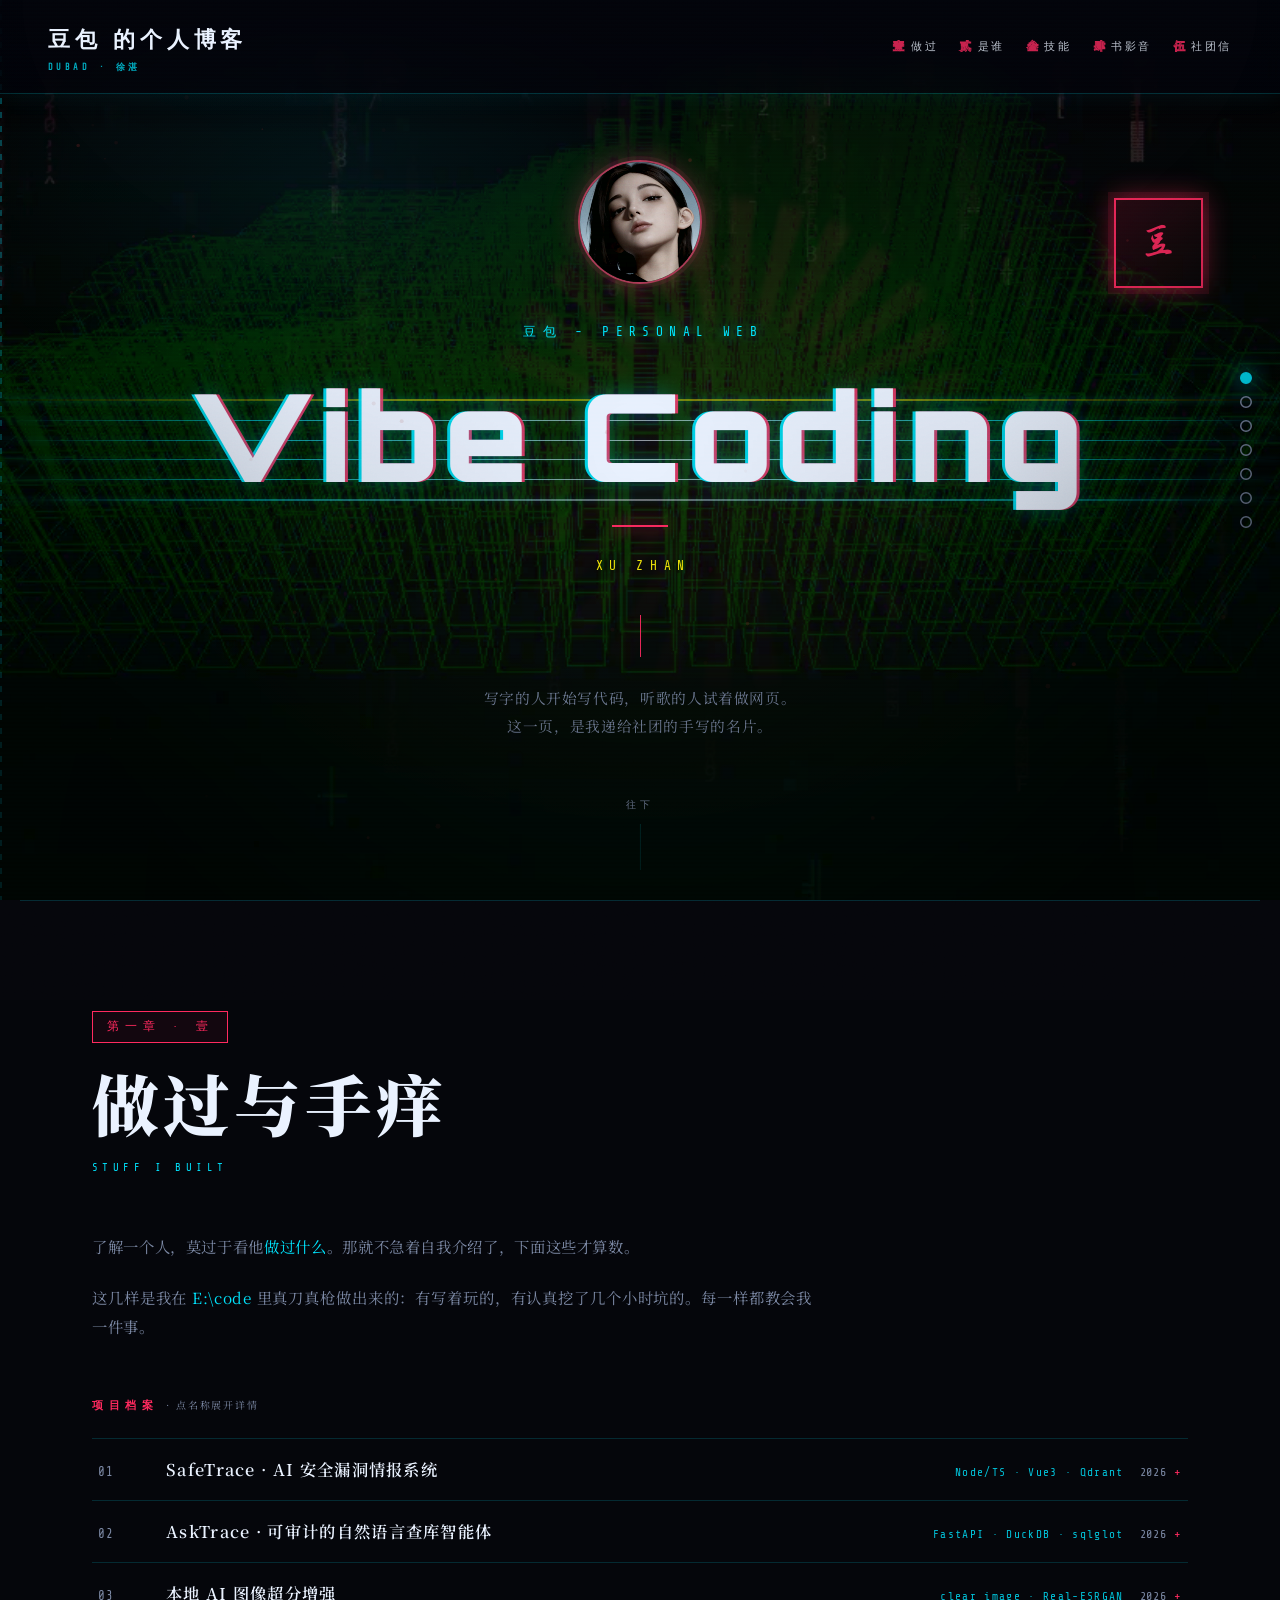
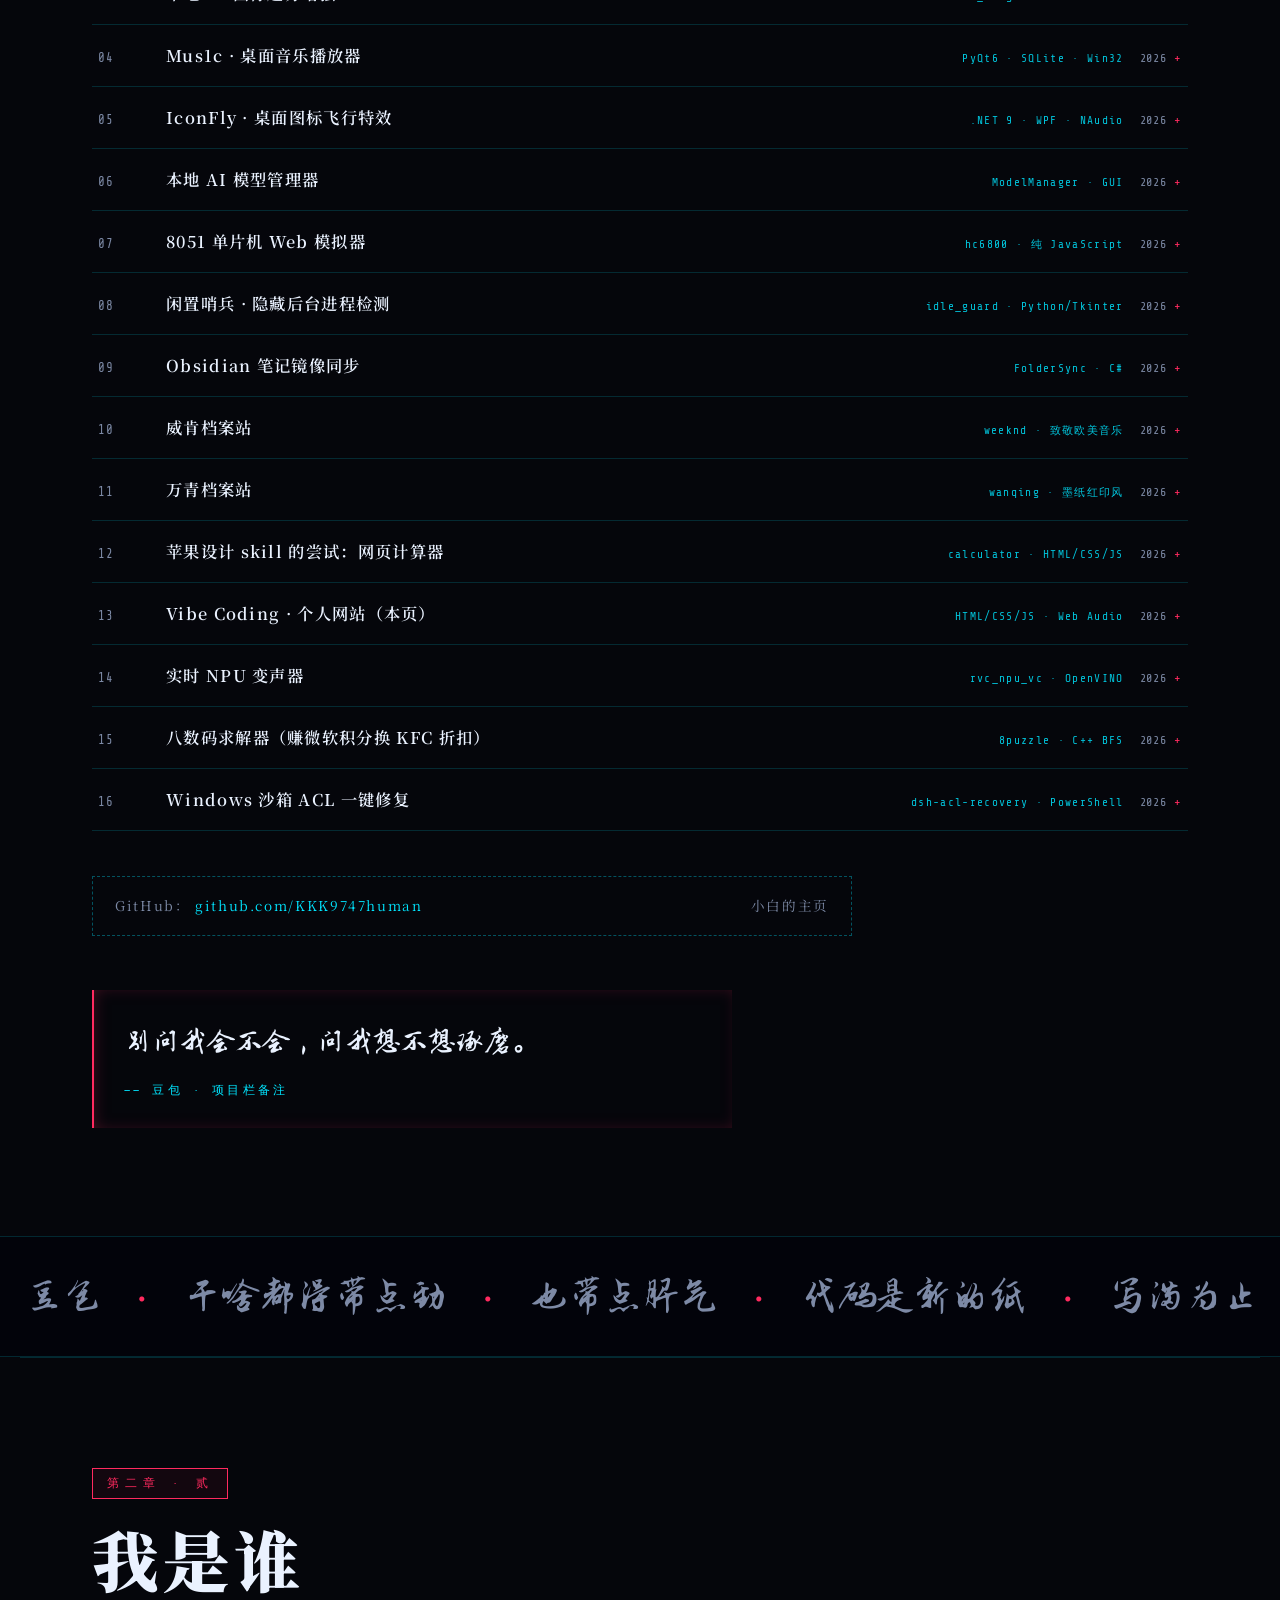
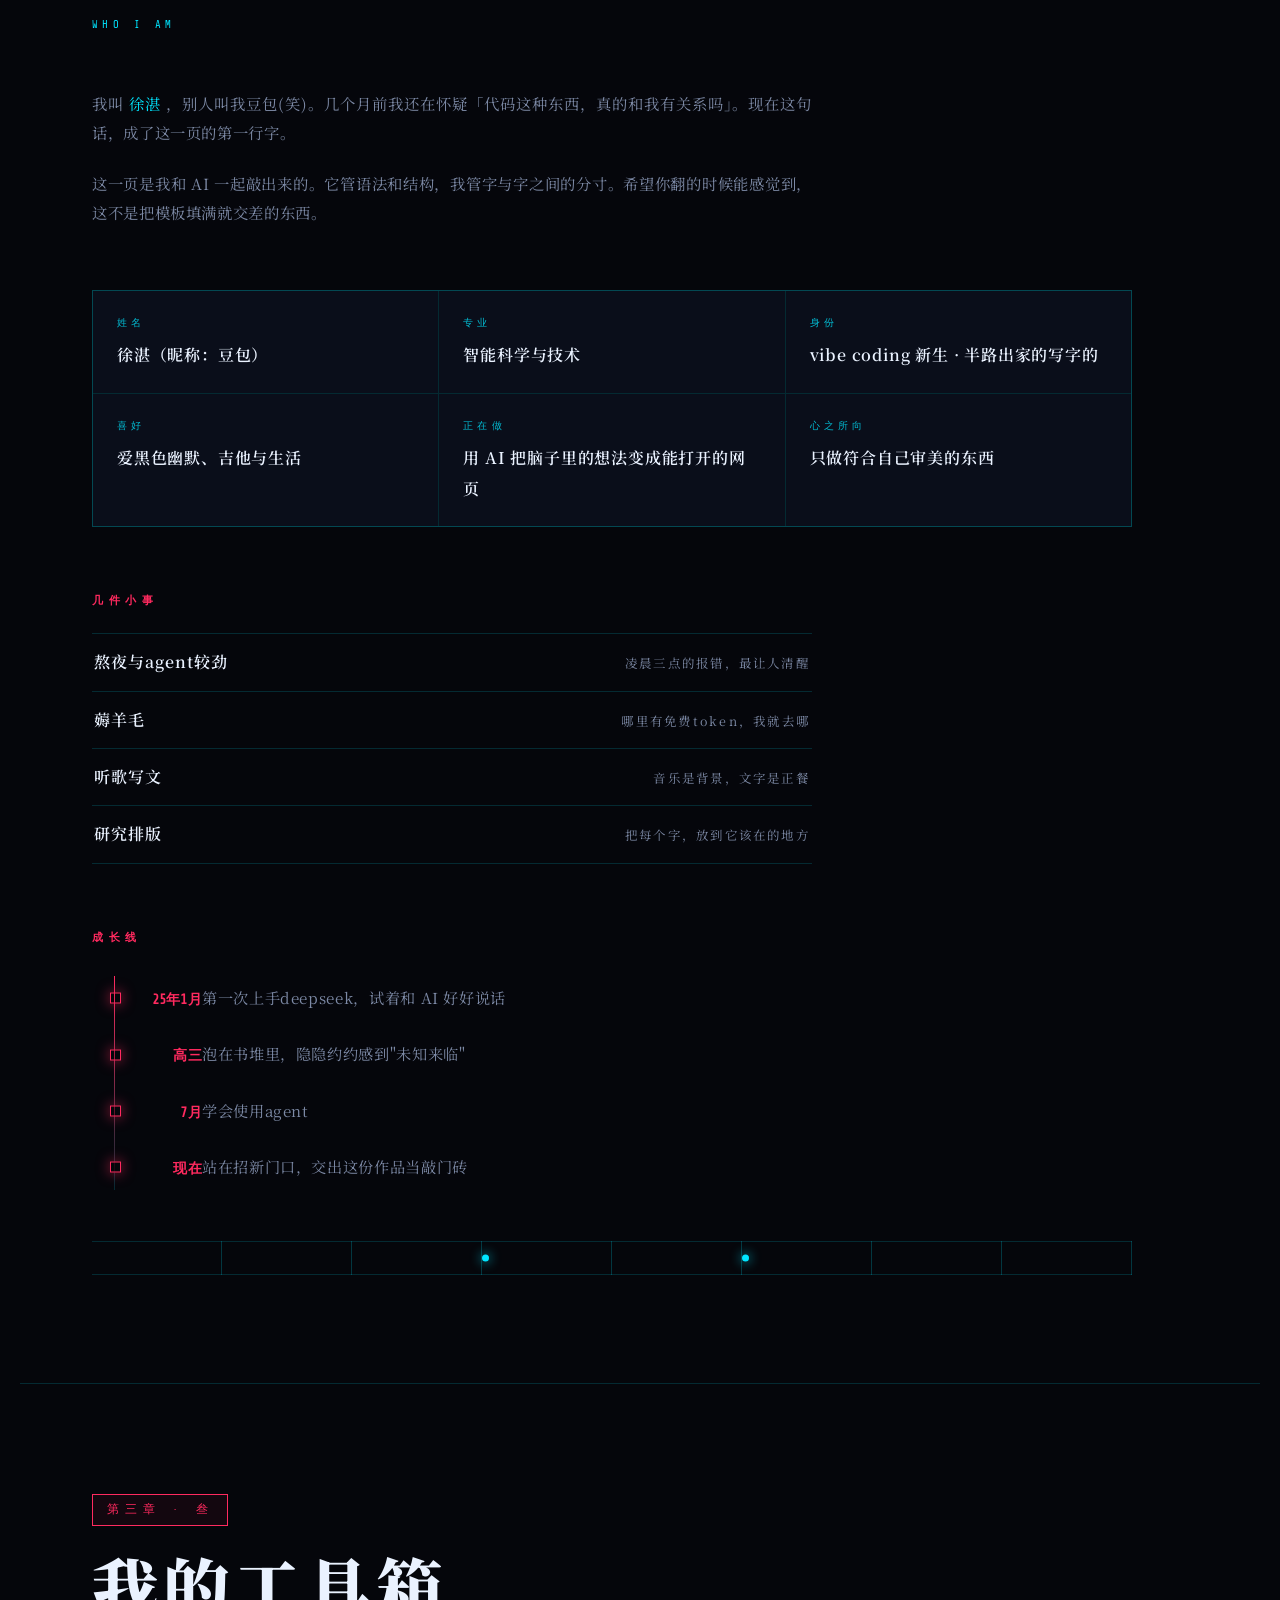
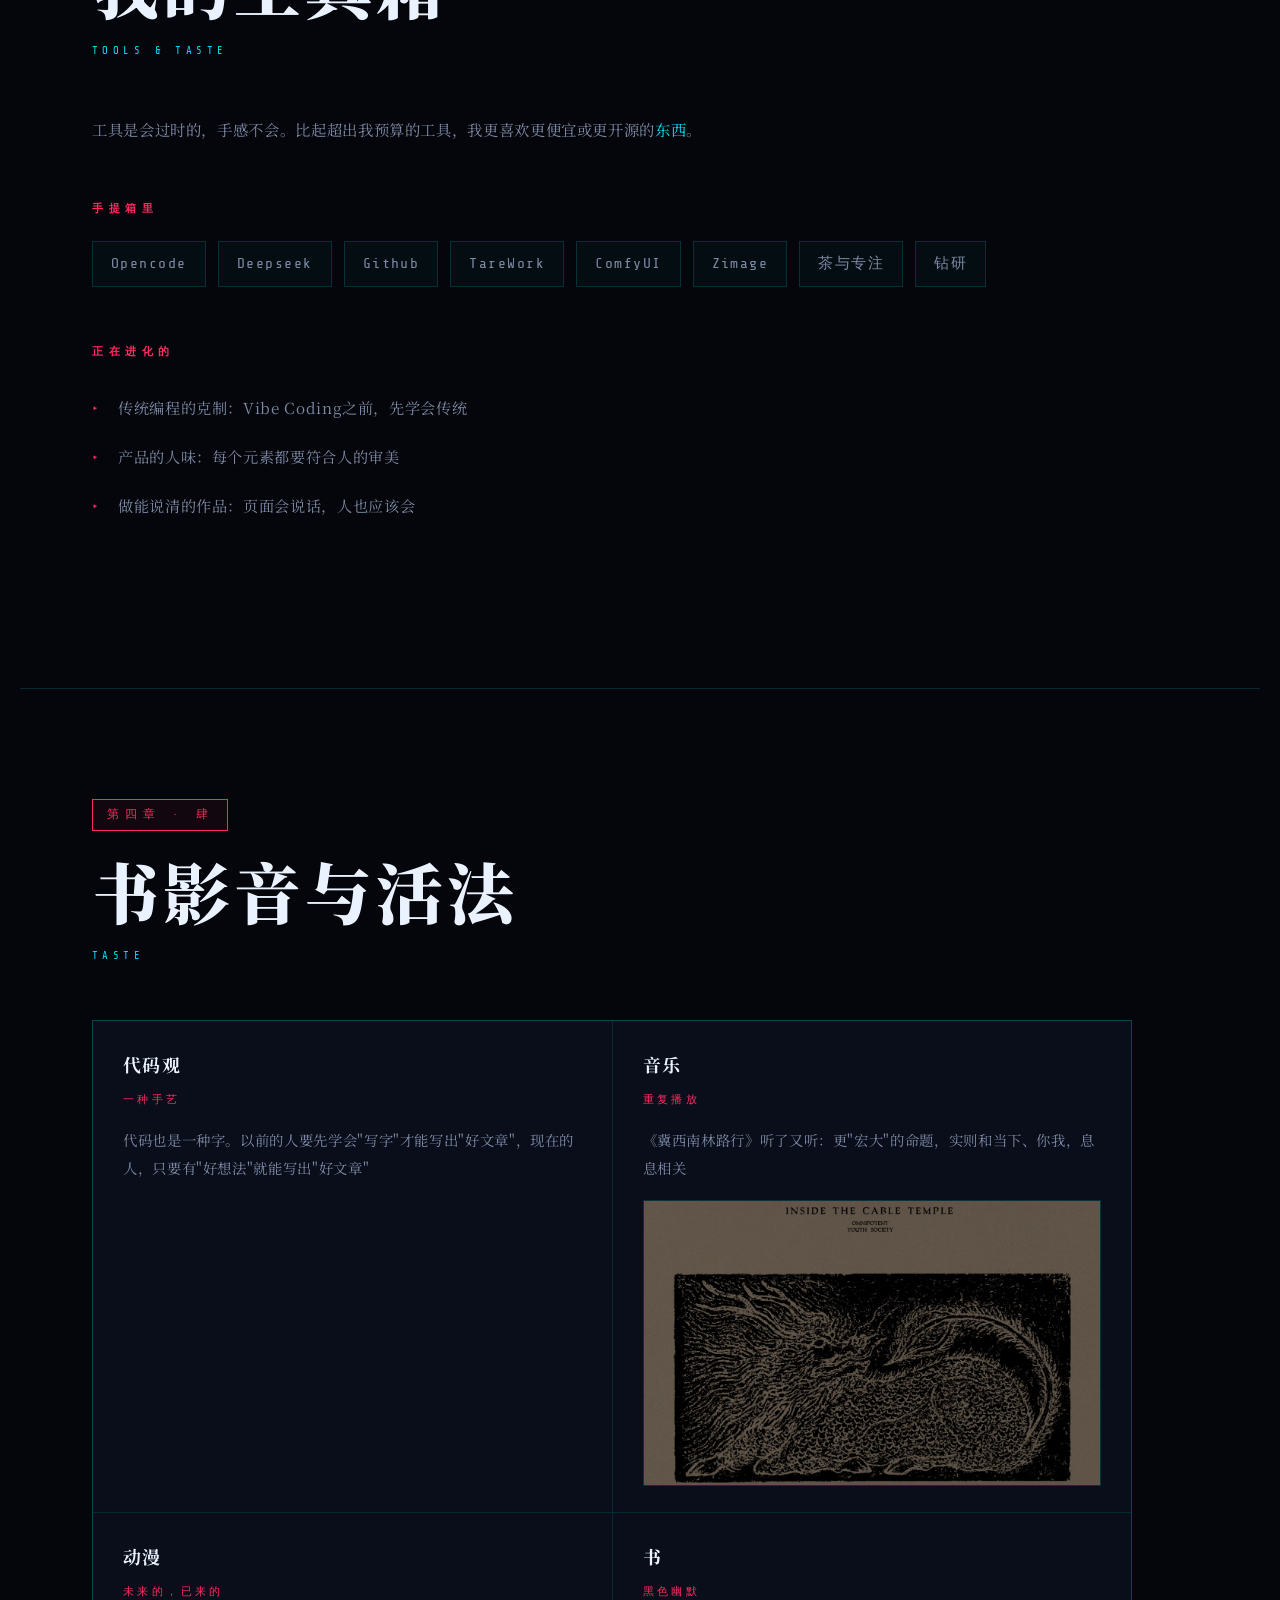
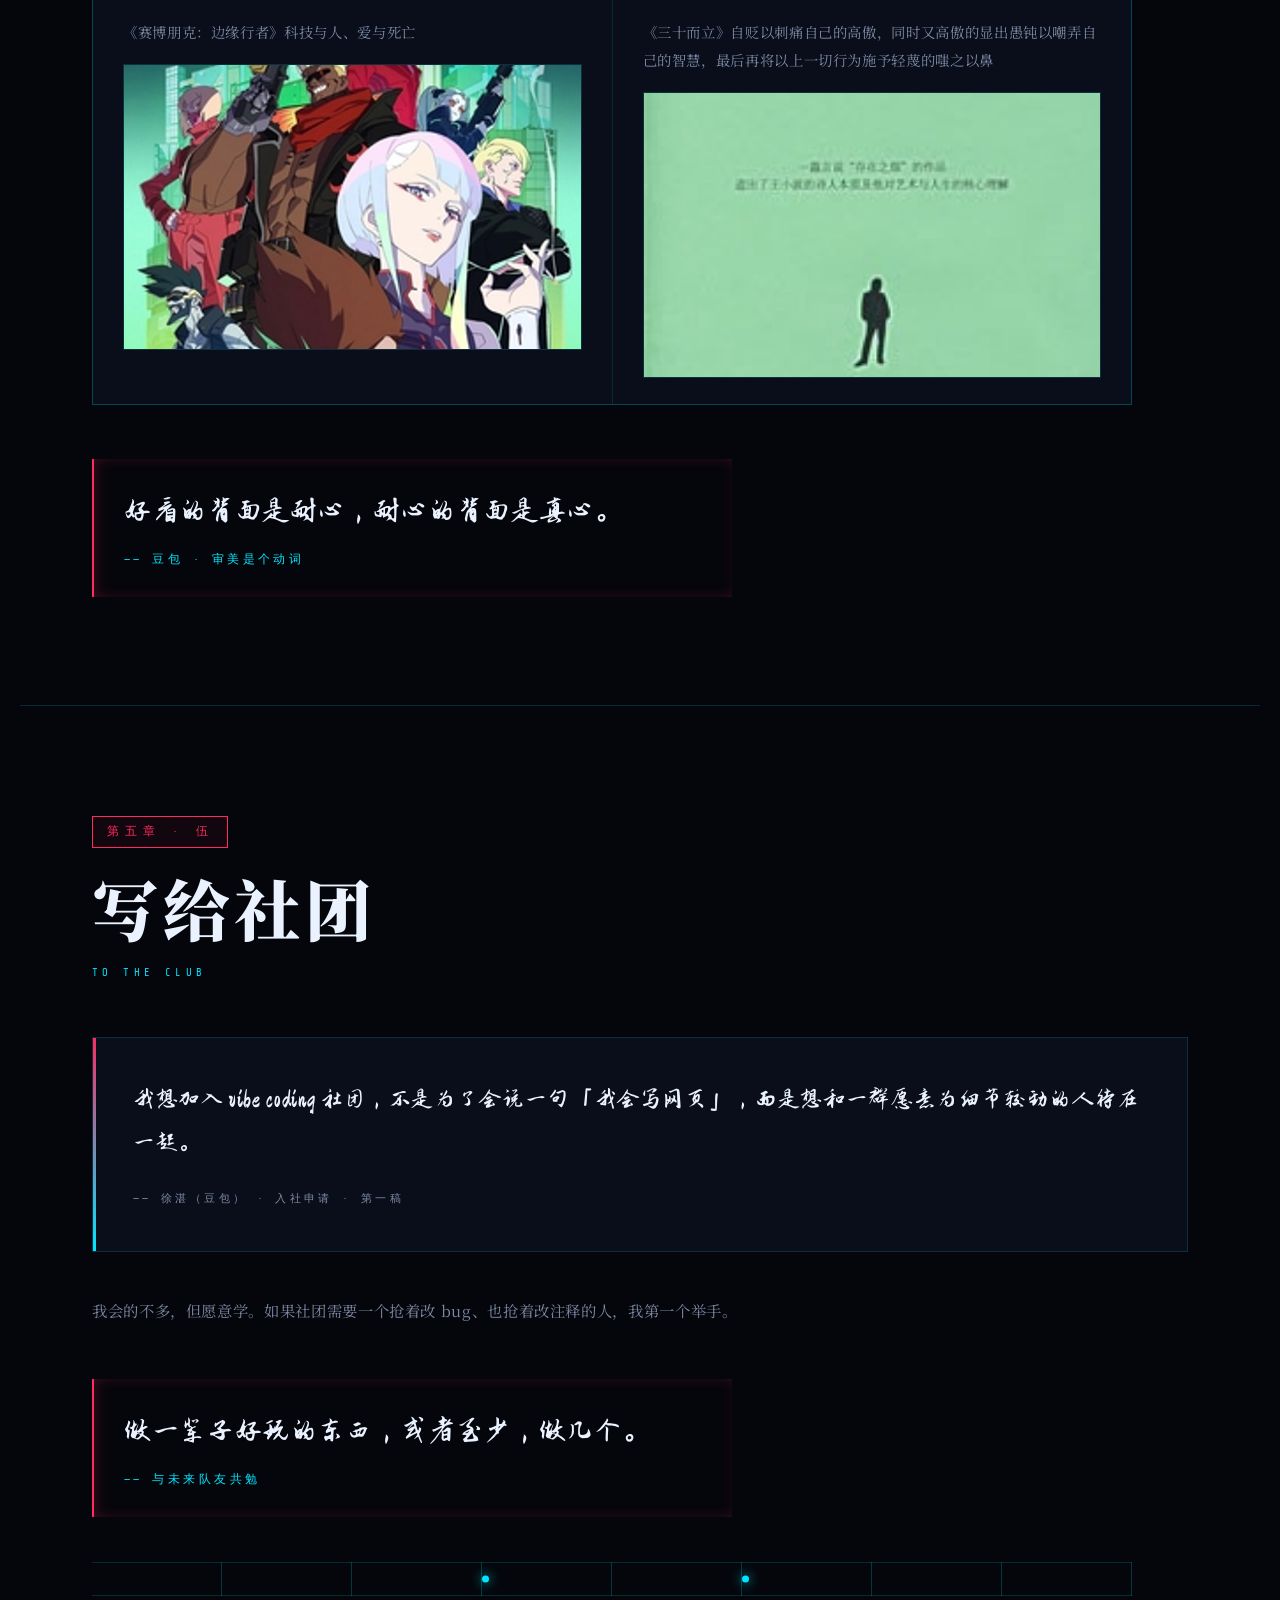
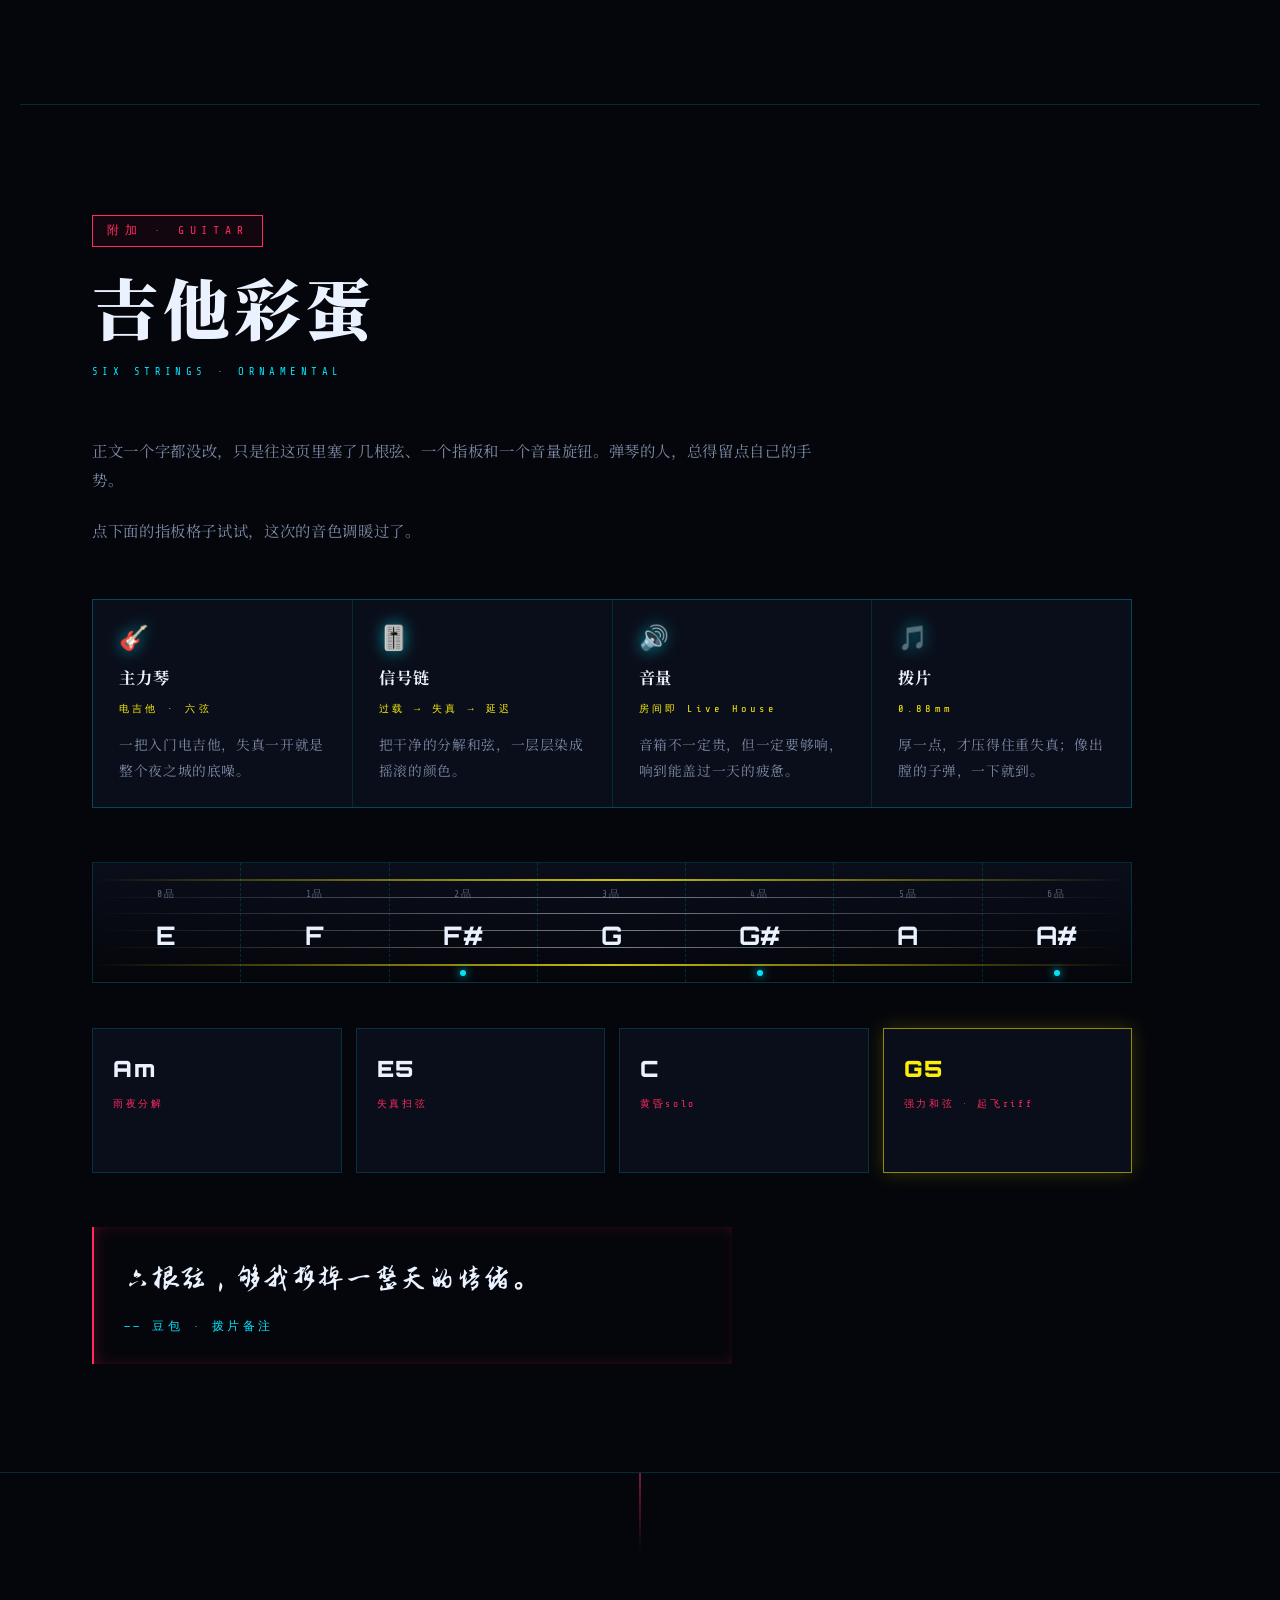
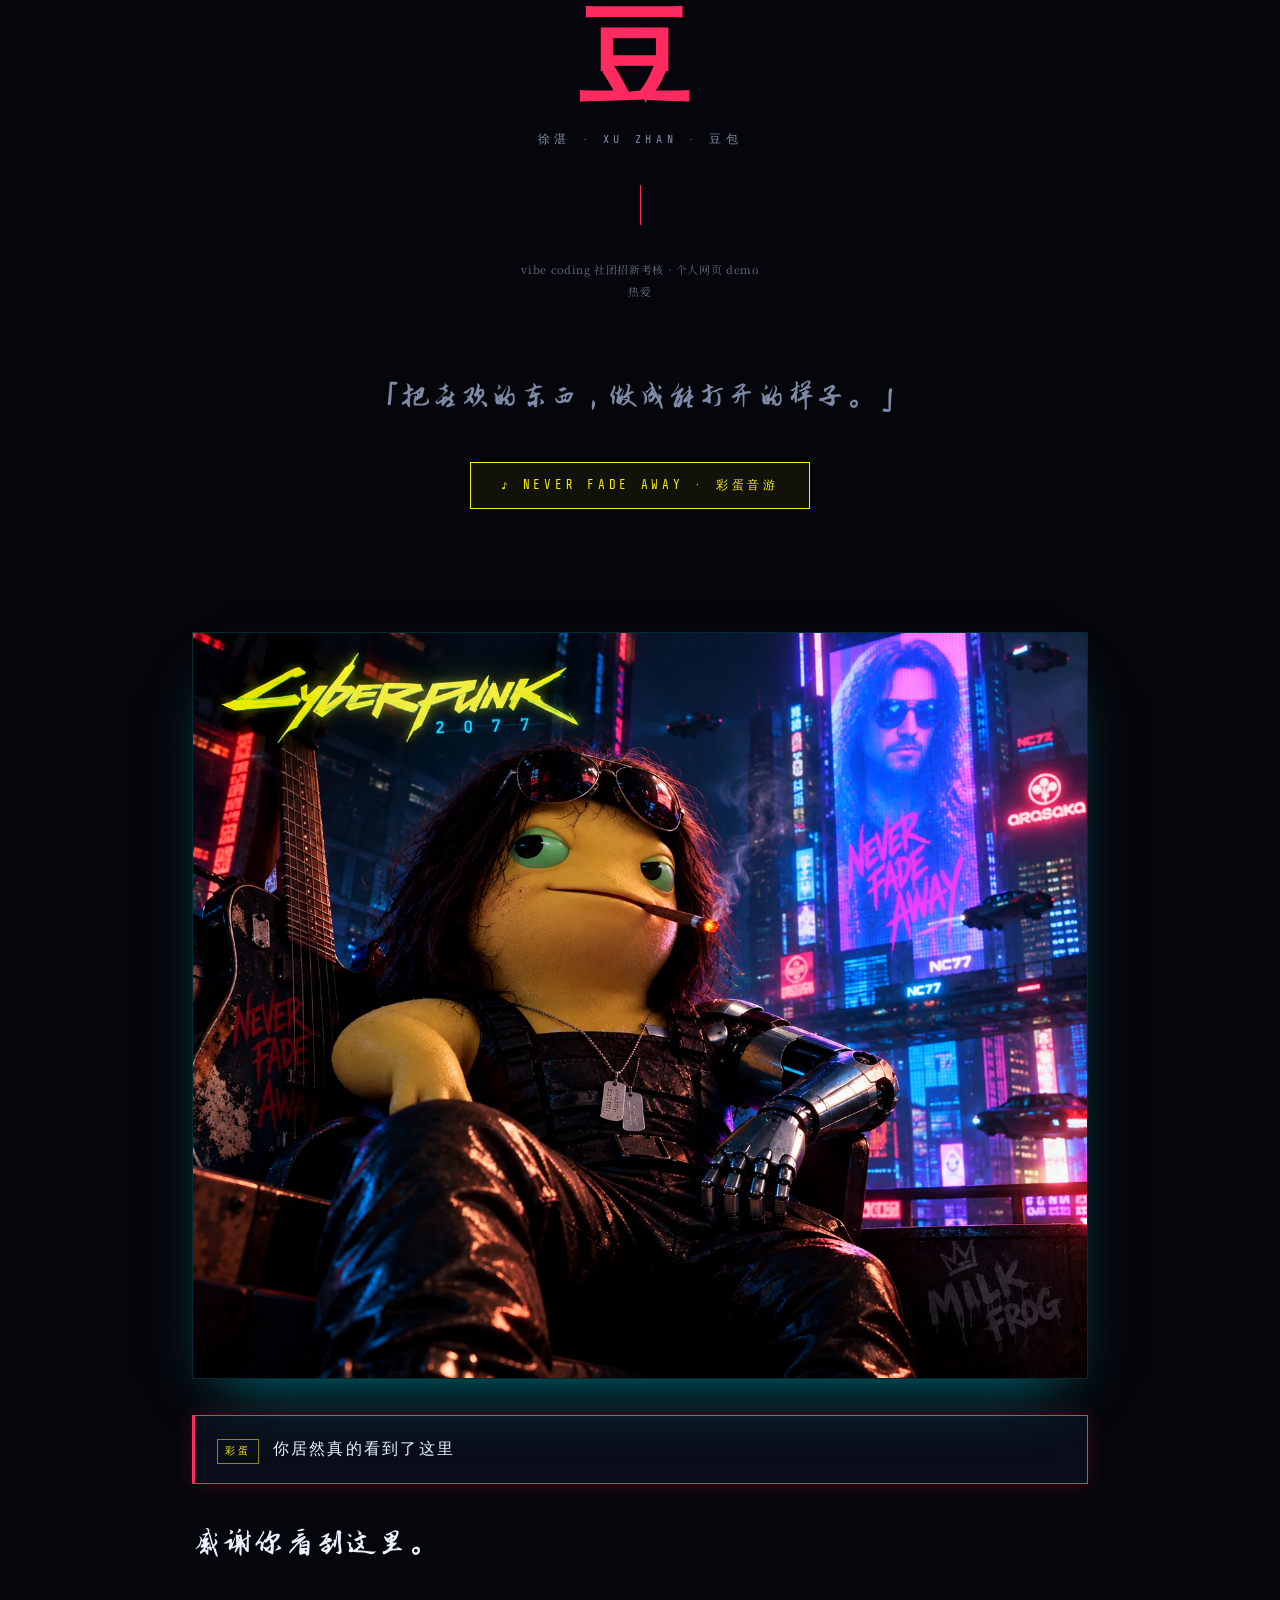
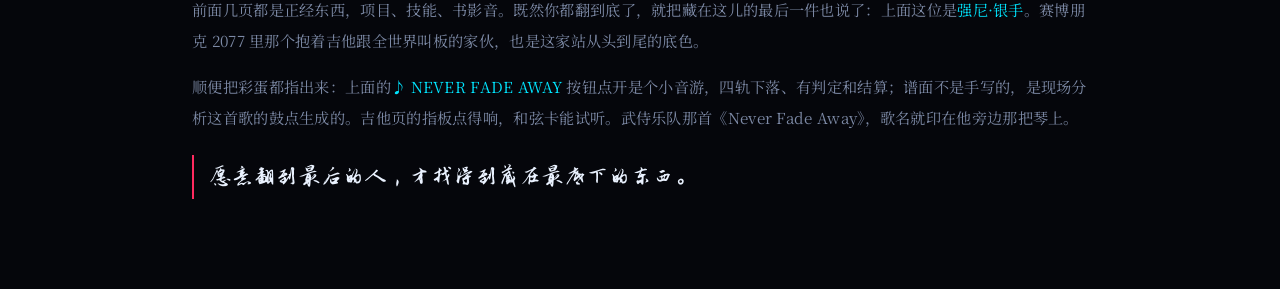
==== index.html @ 4a86bbd5 "修复音游无法打开：补上缺失的 nfCanvas JS 里 var cvs = $("nfCanvas"); cvs.getContext("2d") 是裸调用、 没有 null 检查，而 HTML 里" ====
<!DOCTYPE html>
<html lang="zh-CN">
<head>
<meta charset="UTF-8">
<meta name="viewport" content="width=device-width,initial-scale=1">
<title>豆包 · 徐湛 — 个人网页</title>
<link rel="preconnect" href="https://fonts.googleapis.com">
<link rel="preconnect" href="https://fonts.gstatic.com" crossorigin>
<link href="https://fonts.googleapis.com/css2?family=Ma+Shan+Zheng&family=Noto+Serif+SC:wght@400;600;900&family=Orbitron:wght@600;900&family=Rajdhani:wght@500;700&family=Share+Tech+Mono&display=swap" rel="stylesheet">
<link rel="stylesheet" href="css/style.css?v=2">
</head>
<body>
<!-- 背景是两段预渲染的无缝循环动图：
       #bgwall 字符乱码墙 —— 全页氛围，在最底层
       #bgloop 线框城市   —— 只在首屏可见，压在字符墙之上
     赛博朋克调色：城市加了青色调，字符墙偏夜红。 -->
<img id="bgwall" class="bgwall" src="video/wall-loop.webp" alt="" aria-hidden="true">
<img id="bgloop" class="bgloop" src="video/bg-loop.webp" alt="" aria-hidden="true">
<div class="bg-scrim" aria-hidden="true"></div>
<canvas id="dust" class="dust"></canvas>
<div class="scanlines" aria-hidden="true"></div>
<div class="grain"></div>
<div class="vignette"></div>

<nav class="nav">
  <a class="nav-brand" href="#hero">豆包 的个人博客<span>DUBAD · 徐湛</span></a>
  <div class="nav-links">
    <a href="#chapter1"><b>壹</b>做过</a>
    <a href="#chapter2"><b>贰</b>是谁</a>
    <a href="#chapter3"><b>叁</b>技能</a>
    <a href="#chapter4"><b>肆</b>书影音</a>
    <a href="#chapter5"><b>伍</b>社团信</a>
  </div>
</nav>

<div class="rail"><span id="railFill"></span></div>
<div class="dots">
  <span class="dot"></span>
  <span class="dot"></span>
  <span class="dot"></span>
  <span class="dot"></span>
  <span class="dot"></span>
  <span class="dot"></span>
  <span class="dot"></span>
</div>

<section class="screen hero" id="hero">
  <div class="wipe"></div>
  <div class="sun" aria-hidden="true"></div>
  <div class="strings" aria-hidden="true">
    <i></i><i></i><i></i><i></i><i></i><i></i>
  </div>
  <span class="seal">豆</span>
  <img class="hero-avatar" src="img/avatar.jpg" alt="豆包头像">
  <p class="hero-kicker">豆包 - PERSONAL WEB</p>
  <h1 class="hero-title"><span class="hero-zh">Vibe Coding</span></h1>
  <p class="hero-sub"> XU ZHAN </p>
  <div class="hero-line"><span></span></div>
  <p class="hero-note">写字的人开始写代码，听歌的人试着做网页。<br>这一页，是我递给社团的手写的名片。</p>
  <div class="scroll-hint">往下<span class="scroll-hint-line"></span></div>
</section>

<section class="screen chapter" id="chapter1">
  <div class="wipe"></div>
  <div class="chapter-head">
    <span class="chap-no">第一章 · 壹</span>
    <h2 class="chap-title">做过与手痒</h2>
    <span class="chap-en">STUFF I BUILT</span>
  </div>
  <div class="prose" data-reveal>
    <p>了解一个人，莫过于看他<em>做过什么</em>。那就不急着自我介绍了，下面这些才算数。</p>
    <p>这几样是我在 <em>E:\code</em> 里真刀真枪做出来的：有写着玩的，有认真挖了几个小时坑的。每一样都教会我一件事。</p>
  </div>
  <div class="tracks" data-reveal>
    <p class="block-label">项目档案<span class="hint">· 点名称展开详情</span></p>
    <ol>
      <li>
        <div class="t-head">
          <span class="t-no">01</span><b>SafeTrace · AI 安全漏洞情报系统</b><i>Node/TS · Vue3 · Qdrant</i><span class="t-t">2026<span class="caret">+</span></span>
        </div>
        <div class="t-detail">
          <img class="no-filter" src="img/safetrace.webp" alt="SafeTrace 系统架构总图" loading="lazy">
          <div class="td-text"><p>给安全工程师用的漏洞情报平台。输入一句自然语言问题，比如"Ollama 未授权访问漏洞影响我们哪些服务，今晚先修哪个"，系统自己去查漏洞库和文档，返回答案时会带上出处、推理链和修复优先级。</p><p>数据从 7 类情报源进来（NVD / CVE、cvelistV5、GitHub Advisory、OSV / KEV / EPSS、厂商公告、安全社区、arxiv），经 Y 线监测去重、F 线六维富化，建成知识底座，最后走 Q 线问答。</p><p>我负责问答线、TaskGraph 编排、MG1 模型网关和接口契约。TaskGraph 管着监测、富化、问答、自愈四个 Agent，支持挂起恢复；所有模型调用都从 MG1 走，业务代码里不允许直接 import 任何 provider，换模型只改配置。兜底设计了一个阶梯：工具 → 规则 → 本地模型 → 云模型 → 人工工单，每一级都记录在 trace 里，不允许静默失败。契约先行落了 8 个 JSON Schema 加 OpenAPI，4 个人并行开发没打过架。</p><p>实测数据：真实联网跑了 74.08 小时没断，新漏洞监测延迟 P95 是 4.99 小时，归并率 91.2%（71,712 条原始数据收敛成 6,314 条情报）。20 条黄金问答全部通过，没有证据的时候会明确拒答而不是编。全量单测 908 个，907 通过。</p></div>
        </div>
      </li>
      <li>
        <div class="t-head">
          <span class="t-no">02</span><b>AskTrace · 可审计的自然语言查库智能体</b><i>FastAPI · DuckDB · sqlglot</i><span class="t-t">2026<span class="caret">+</span></span>
        </div>
        <div class="t-detail">
          <span class="td-ph">截图待补</span>
          <div class="td-text"><p>把业务问题变成取数答案。流程是：检索相关的表，让大模型写出只读 SQL，做语法校验并限制行数，再执行。每一步都留 trace，答错了能查到是哪一步出的问题。</p><p>检索这块做了三级漏斗：先用词法召回一批候选表，让大模型精排，最后沿着外键把关联表一起带进来。SQL 安全上了两道锁，sqlglot 做 AST 只读校验并注入 LIMIT，DuckDB 本身也用只读方式打开。回答不了的时候会明确反问，区分是"没找到合适的表"还是"问题太含糊"，不会硬猜一个结果给你。</p><p>后端垂直切片已经跑通，约 73 个测试用例。TypeScript 编排层和前端还没做。</p></div>
        </div>
      </li>
      <li>
        <div class="t-head">
          <span class="t-no">03</span><b>本地 AI 图像超分增强</b><i>clear_image · Real-ESRGAN</i><span class="t-t">2026<span class="caret">+</span></span>
        </div>
        <div class="t-detail">
          <img src="img/clear.png" alt="clear_image 截图" loading="lazy">
          <div class="td-text"><p>本地跑 Real-ESRGAN 把模糊照片变清晰并放大，模型内置好了 69 MB，双击 启动.bat 自动装环境。</p><p>工程上的重点在推理后端抽象：同一套核心代码支持 OpenVINO 的 NPU / iGPU / CPU 和 onnxruntime 的 DirectML（走 RTX）四种后端，启动时自动挑一个能用的。图片是分块推理的，块与块之间用羽化过渡把接缝抹掉，另加逐档强度混合；倍率有 5 档（×1.5 到 ×4.0）。</p><p>GUI 支持单图和整文件夹批量，有进度显示，中途能取消。</p><p>待清理：app/core/config.py 里留了一个没被引用的明文 API Key，得删掉并处理 git 历史。</p></div>
        </div>
      </li>
      <li>
        <div class="t-head">
          <span class="t-no">04</span><b>Mus1c · 桌面音乐播放器</b><i>PyQt6 · SQLite · Win32</i><span class="t-t">2026<span class="caret">+</span></span>
        </div>
        <div class="t-detail">
          <img src="img/mus1c.png" alt="Mus1c 界面截图" loading="lazy">
          <div class="td-text"><p>一个单文件的 PyQt6 播放器，约 4000 行。能多线程扫盘建曲库（SQLite）、改歌曲元数据、异步加载封面、管歌单收藏、显示 .lrc 同步歌词和桌面悬浮歌词，还有黑胶详情页、可视化条和系统托盘。</p><p>最费劲的是桌面壁纸模式：把播放器自己画成 Windows 桌面壁纸，同时自动隐藏任务栏。后来做了个精修版（Mus1c-LiquidGlass），加了毛玻璃面板，并用 UpdateLayeredWindow 重写壁纸渲染，把 Win11 24H2 上的闪烁修掉了。</p><p>不联网。文件在哪，歌就在哪放。</p></div>
        </div>
      </li>
      <li>
        <div class="t-head">
          <span class="t-no">05</span><b>IconFly · 桌面图标飞行特效</b><i>.NET 9 · WPF · NAudio</i><span class="t-t">2026<span class="caret">+</span></span>
        </div>
        <div class="t-detail">
          <img src="img/iconfly.png" alt="IconFly 截图" loading="lazy">
          <div class="td-text"><p>让真实的桌面图标飞起来，互相碰撞，跟着鼠标和音乐动。做法是用 P/Invoke 跨进程读到 explorer 的 SysListView32，把每个图标的文本、位置和 shell 高清图标抠出来，再放飞。</p><p>做了 13 种运动模式（Bounce、Circle、Vortex、Gravity、Brownian、Pulse、Disco 等），图标之间是成对圆碰撞加弹性冲量。鼠标悬停能暂停，甩动能投掷，按住右键蓄力发射，双击直接运行原程序。</p><p>音频驱动走 WASAPI 回环加 FFT，图标跟着鼓点跳，响应曲线可以用鼠标拖。按 ESC 一键还原真实桌面，不会把你的桌面弄乱。</p><p>源码在 <a href="https://github.com/KKK9747human/IconFly" target="_blank" rel="noopener">github.com/KKK9747human/IconFly</a></p></div>
        </div>
      </li>
      <li>
        <div class="t-head">
          <span class="t-no">06</span><b>本地 AI 模型管理器</b><i>ModelManager · GUI</i><span class="t-t">2026<span class="caret">+</span></span>
        </div>
        <div class="t-detail">
          <img src="img/modelmanager.png" alt="ModelManager 界面截图" loading="lazy">
          <div class="td-text"><p>本机 ComfyUI 和 Ollama 的模型分散在好几个文件夹里，翻起来麻烦，就写了这个管理器统一管。左边按来源和分类建树，右边列表带类型、分类、大小、修改时间和完整路径，能按名称或路径搜，底下实时统计一共多少个模型、合计多少 GB。</p><p>模型从哪来这件事抽成了 ModelSource，想接新来源再写一个实现就行。删除做成回收站式，删错了能拿回来；停 Ollama 服务时按进程树清理，不留孤儿进程；服务状态每 3 秒自动刷一次。</p></div>
        </div>
      </li>
      <li>
        <div class="t-head">
          <span class="t-no">07</span><b>8051 单片机 Web 模拟器</b><i>hc6800 · 纯 JavaScript</i><span class="t-t">2026<span class="caret">+</span></span>
        </div>
        <div class="t-detail">
          <img src="img/hc6800.png" alt="hc6800 模拟器界面截图" loading="lazy">
          <div class="td-text"><p>在浏览器里还原 HC6800-ES 这块 8051 开发板，纯 JavaScript 写的，没用框架。左边写汇编，中间看寄存器和反汇编，右边是完整的外设面板。</p><p>能汇编并加载、导入 HEX、单步和单步跳过、运行、复位。寄存器和标志位实时刷新，反汇编列表可以点地址下断点，内部 RAM 能直接改。外设覆盖 P2 低有效 LED、P0 段码数码管、LCD1602、蜂鸣器、4×4 矩阵键盘、串口终端，另外有符号表和 12MHz 速度节流。</p><p>内置了示例程序（比如 LED 流水灯）。写它的原因很简单：没带板子的时候也想验证一小段汇编到底跑成什么样。</p></div>
        </div>
      </li>
      <li>
        <div class="t-head">
          <span class="t-no">08</span><b>闲置哨兵 · 隐藏后台进程检测</b><i>idle_guard · Python/Tkinter</i><span class="t-t">2026<span class="caret">+</span></span>
        </div>
        <div class="t-detail">
          <img src="img/idleguard.png" alt="idle_guard 界面截图" loading="lazy">
          <div class="td-text"><p>对付那些桌面上没窗口、托盘里没图标的进程。这类东西任务管理器里很难一眼挑出来，它按窗口状态和托盘这两个标签单独拎出来。</p><p>进程表有九列：窗口状态、平均 CPU、内存、累计 CPU 时间、PID、必要性分级、内存峰值和可执行文件路径。判定规则就写在列头上，平均 CPU 到 5% 标可疑，内存到 200MB 标无用，两个都占就叫可疑·无用；另有系统必要、系统组件、白名单三档做对照。选中的进程能一键加入或移出白名单，也能搜索、排序、打开文件位置、结束进程。</p><p>四个页面分别是隐藏进程检测、开机自启管理、服务管理、设置与日志。启动项和服务走注册表和 sc.exe、reg.exe，这里守一条线：所有破坏性操作都可逆。禁用启动项会先备份原注册表值，改服务启动类型也记下原值，随时能一键还原。采样在后台守护线程里跑，不碰 UI。</p></div>
        </div>
      </li>
      <li>
        <div class="t-head">
          <span class="t-no">09</span><b>Obsidian 笔记镜像同步</b><i>FolderSync · C#</i><span class="t-t">2026<span class="caret">+</span></span>
        </div>
        <div class="t-detail">
          <img src="img/notesync.png" alt="FolderSync 截图" loading="lazy">
          <div class="td-text"><p>常驻后台的文件夹镜像同步，把 <em>E:\note\xznote</em> 镜像到 OneDrive。</p><p>这里的坑在于别把写了一半的笔记同步出去。改动先防抖 3 秒再合并，另外挂了个 10 分钟的安全网兜底，出问题还能回滚。参数都写在 JSON 里，双击就能用，开机自启常驻。</p></div>
        </div>
      </li>
      <li>
        <div class="t-head">
          <span class="t-no">10</span><b>威肯档案站</b><i>weeknd · 致敬欧美音乐</i><span class="t-t">2026<span class="caret">+</span></span>
        </div>
        <div class="t-detail">
          <img src="img/weeknd.png" alt="weeknd 截图" loading="lazy">
          <div class="td-text"><p>The Weeknd 档案站。骨架跟万青那个一样，换肤不换骨：按章节分区换色（酒红、冷蓝、银灰），正文从中文散文换成 52 首曲目清单和幕后故事。</p><p>这一版主要拿来试动效。底片走马灯画廊、快门辐条进场、构成主义几何背景、逐条飞入都用上了。</p></div>
        </div>
      </li>
      <li>
        <div class="t-head">
          <span class="t-no">11</span><b>万青档案站</b><i>wanqing · 墨纸红印风</i><span class="t-t">2026<span class="caret">+</span></span>
        </div>
        <div class="t-detail">
          <img src="img/wanqing.png" alt="wanqing 截图" loading="lazy">
          <div class="td-text"><p>墨纸红印风格的万青档案站，有歌词、成员和章节时间线，配了灰尘粒子、幕布和打字机标题。</p><p>你正在看的这一页个人站，骨架就是从这里长出来的。</p></div>
        </div>
      </li>
      <li>
        <div class="t-head">
          <span class="t-no">12</span><b>苹果设计 skill 的尝试：网页计算器</b><i>calculator · HTML/CSS/JS</i><span class="t-t">2026<span class="caret">+</span></span>
        </div>
        <div class="t-detail">
          <img src="img/calc.png" alt="calculator 截图" loading="lazy">
          <div class="td-text"><p>练「苹果设计」时做的网页计算器。按钮的节奏、字号缩放和阴影质感基本靠 CSS 复刻，做了深色和浅色两套主题，纯 HTML/CSS/JS 没有依赖。</p><p>这次刻意不加动效，类名也尽量少写，算是练克制。</p></div>
        </div>
      </li>
      <li>
        <div class="t-head">
          <span class="t-no">13</span><b>Vibe Coding · 个人网站（本页）</b><i>HTML/CSS/JS · Web Audio</i><span class="t-t">2026<span class="caret">+</span></span>
        </div>
        <div class="t-detail">
          <span class="td-ph">就是你正在看的这一页</span>
          <div class="td-text"><p>赛博朋克风格的个人主页，手写无框架。藏了几颗彩蛋：吉他指板每一格都能点响（走一套共用的暖拨弦合成器），和弦卡能试听，底下还有一个小音游，谱面是用 Web Audio 现场分析鼓点生成的，四轨下落、判定、连击、结算都做了。</p><p>背景是预渲染的无缝循环动图（字符乱码墙加线框城市），琴弦和扫描线做氛围。</p></div>
        </div>
      </li>
      <li>
        <div class="t-head">
          <span class="t-no">14</span><b>实时 NPU 变声器</b><i>rvc_npu_vc · OpenVINO</i><span class="t-t">2026<span class="caret">+</span></span>
        </div>
        <div class="t-detail">
          <span class="td-ph">截图待补</span>
          <div class="td-text"><p>把男声实时变成女声，推理跑在 Intel AI Boost NPU 上，全链路走 OpenVINO，CPU 和 GPU 可以回退。</p><p>流式推理用 1 秒主窗加 0.5 秒滑动，接缝处交叉淡化抹平；VAD 做静音门控，不说话就直接跳过推理省电。没模型的时候会自动退回 DSP 变调，保证一定出得了声。</p></div>
        </div>
      </li>
      <li>
        <div class="t-head">
          <span class="t-no">15</span><b>八数码求解器（赚微软积分换 KFC 折扣）</b><i>8puzzle · C++ BFS</i><span class="t-t">2026<span class="caret">+</span></span>
        </div>
        <div class="t-detail">
          <span class="td-ph">截图待补</span>
          <div class="td-text"><p>C++ 写的八数码求解器，广度优先搜索，状态做了去重，把乱序的 3×3 棋盘还原成目标布局。</p><p>本来是薅微软积分用的，写着玩，但这一趟把「状态空间」四个字弄明白了。顺带理解了为什么同一道题换个搜索方向，代价能差一个量级。</p></div>
        </div>
      </li>
      <li>
        <div class="t-head">
          <span class="t-no">16</span><b>Windows 沙箱 ACL 一键修复</b><i>dsh-acl-recovery · PowerShell</i><span class="t-t">2026<span class="caret">+</span></span>
        </div>
        <div class="t-detail">
          <span class="td-ph">纯命令行工具，无界面</span>
          <div class="td-text"><p>被沙箱的权限拒绝卡住时拿来救急的脚本。它会把目录链上的 ACL 查一遍，找出缺 WRITE_DAC、WRITE_OWNER 或 FullControl ACE 的那一层并补齐，补完自己再验一次确认修好了。</p><p>带完整的 SYNOPSIS 和中文注释。这是给自己工具链打的补丁，不是给别人用的东西。</p></div>
        </div>
      </li>
    </ol>
    <div class="github-slot">
      <span>GitHub：   <em>github.com/KKK9747human</em></span>
      <span>小白的主页</span>
    </div>
  </div>
  <div class="quote" data-reveal>
    <blockquote>别问我会不会，问我想不想琢磨。</blockquote>
    <cite>—— 豆包 · 项目栏备注</cite>
  </div>
</section>

<div class="marquee">
  <div class="marquee-track">
    <span>豆包</span><em>·</em><span>干啥都得带点劲</span><em>·</em><span>也带点脾气</span><em>·</em><span>代码是新的纸</span><em>·</em><span>写满为止</span><em>·</em><span>徐湛敬上</span><em>·</em><span>欢迎加入</span><em>·</em>
  </div>
</div>

<section class="screen chapter" id="chapter2">
  <div class="wipe"></div>
  <div class="chapter-head">
    <span class="chap-no">第二章 · 贰</span>
    <h2 class="chap-title">我是谁</h2>
    <span class="chap-en">WHO I AM</span>
  </div>
  <div class="prose" data-reveal>
    <p>我叫 <em>徐湛</em> ，别人叫我豆包(笑)。几个月前我还在怀疑「代码这种东西，真的和我有关系吗」。现在这句话，成了这一页的第一行字。</p>
    <p>这一页是我和 AI 一起敲出来的。它管语法和结构，我管字与字之间的分寸。希望你翻的时候能感觉到，这不是把模板填满就交差的东西。</p>
  </div>
  <div class="facts" data-reveal>
    <div class="fact"><span class="fact-k">姓名</span><b>徐湛（昵称：豆包）</b></div>
    <div class="fact"><span class="fact-k">专业</span><b>智能科学与技术</b></div>
    <div class="fact"><span class="fact-k">身份</span><b>vibe coding 新生 · 半路出家的写字的</b></div>
    <div class="fact"><span class="fact-k">喜好</span><b>爱黑色幽默、吉他与生活</b></div>
    <div class="fact"><span class="fact-k">正在做</span><b>用 AI 把脑子里的想法变成能打开的网页</b></div>
    <div class="fact"><span class="fact-k">心之所向</span><b>只做符合自己审美的东西</b></div>
  </div>
  <div class="members" data-reveal>
    <p class="block-label">几件小事</p>
    <ul>
      <li><b>熬夜与agent较劲</b><span>凌晨三点的报错，最让人清醒</span></li>
      <li><b>薅羊毛</b><span>哪里有免费token，我就去哪</span></li>
      <li><b>听歌写文</b><span>音乐是背景，文字是正餐</span></li>
      <li><b>研究排版</b><span>把每个字，放到它该在的地方</span></li>
    </ul>
  </div>
  <div class="timeline" data-reveal>
    <p class="block-label">成长线</p>
    <ol>
      <li><time>25年1月</time><span>第一次上手deepseek，试着和 AI 好好说话</span></li>
      <li><time>高三</time><span>泡在书堆里，隐隐约约感到"未知来临"</span></li>
      <li><time>7月</time><span>学会使用agent</span></li>
      <li><time>现在</time><span>站在招新门口，交出这份作品当敲门砖</span></li>
    </ol>
  </div>
  <div class="fret" data-reveal aria-hidden="true"></div>
</section>

<section class="screen chapter" id="chapter3">
  <div class="wipe"></div>
  <div class="chapter-head">
    <span class="chap-no">第三章 · 叁</span>
    <h2 class="chap-title">我的工具箱</h2>
    <span class="chap-en">TOOLS & TASTE</span>
  </div>
  <div class="prose" data-reveal>
    <p>工具是会过时的，手感不会。比起超出我预算的工具，我更喜欢更便宜或更开源的<em>东西</em>。</p>
  </div>
  <div class="keywords" data-reveal>
    <p class="block-label">手提箱里</p>
    <div class="keyword-list">
      <span>Opencode</span><span>Deepseek</span><span>Github</span>
      <span>TareWork</span><span>ComfyUI</span><span>Zimage</span>
      <span>茶与专注</span><span>钻研</span>
    </div>
  </div>
  <div class="honors" data-reveal>
    <p class="block-label">正在进化的</p>
    <ul>
      <li>传统编程的克制：Vibe Coding之前，先学会传统</li>
      <li>产品的人味：每个元素都要符合人的审美</li>
      <li>做能说清的作品：页面会说话，人也应该会</li>
      <li>把审美变成代码：遇见喜欢的，拆成像素与字号</li>
    </ul>
  </div>
</section>

<section class="screen chapter" id="chapter4">
  <div class="wipe"></div>
  <div class="chapter-head">
    <span class="chap-no">第四章 · 肆</span>
    <h2 class="chap-title">书影音与活法</h2>
    <span class="chap-en">TASTE</span>
  </div>
  <div class="profiles" data-reveal>
      <div class="profile">
          <b>代码观</b><span class="p-role">一种手艺</span>
          <p>代码也是一种字。以前的人要先学会"写字"才能写出"好文章"，现在的人，只要有"好想法"就能写出"好文章" </p>
      </div>
      <div class="profile">
          <b>音乐</b><span class="p-role">重复播放</span>
          <p>《冀西南林路行》听了又听：更"宏大"的命题，实则和当下、你我，息息相关</p>
          <img src="img/taste-music.jpg" alt="冀西南林路行" loading="lazy">
      </div>
      <div class="profile">
          <b>动漫</b><span class="p-role">未来的，已来的</span>
          <p>《赛博朋克：边缘行者》科技与人、爱与死亡</p>
          <img src="img/taste-anime.jpg" alt="赛博朋克：边缘行者" loading="lazy">
      </div>

      <div class="profile">
          <b>书</b><span class="p-role">黑色幽默</span>
          <p>《三十而立》自贬以刺痛自己的高傲，同时又高傲的显出愚钝以嘲弄自己的智慧，最后再将以上一切行为施予轻蔑的嗤之以鼻</p>
          <img src="img/taste-book.jpg" alt="三十而立" loading="lazy">
      </div>

  </div>
  <div class="quote" data-reveal>
    <blockquote>好看的背面是耐心，耐心的背面是真心。</blockquote>
    <cite>—— 豆包 · 审美是个动词</cite>
  </div>
</section>

<section class="screen chapter" id="chapter5">
  <div class="wipe"></div>
  <div class="chapter-head">
    <span class="chap-no">第五章 · 伍</span>
    <h2 class="chap-title">写给社团</h2>
    <span class="chap-en">TO THE CLUB</span>
  </div>
  <div class="essay" data-reveal>
    <p>我想加入 vibe coding 社团，不是为了会说一句「我会写网页」，而是想和一群愿意为细节较劲的人待在一起。</p>
    <cite>—— 徐湛（豆包） · 入社申请 · 第一稿</cite>
  </div>
  <div class="prose" data-reveal data-delay="1">
    <p>我会的不多，但愿意学。如果社团需要一个抢着改 bug、也抢着改注释的人，我第一个举手。</p>
  </div>
  <div class="quote" data-reveal>
    <blockquote>做一辈子好玩的东西，或者至少，做几个。</blockquote>
    <cite>—— 与未来队友共勉</cite>
  </div>
  <div class="fret" data-reveal aria-hidden="true"></div>
</section>

<!-- =====================================================================
     附加 · 吉他彩蛋：不改动上面任何一页，纯粹是加出来的东西。
     ===================================================================== -->
<section class="screen chapter" id="guitar">
  <div class="wipe"></div>
  <div class="chapter-head">
    <span class="chap-no">附加 · GUITAR</span>
    <h2 class="chap-title">吉他彩蛋</h2>
    <span class="chap-en">SIX STRINGS · ORNAMENTAL</span>
  </div>
  <div class="prose" data-reveal>
    <p>正文一个字都没改，只是往这页里塞了几根弦、一个指板和一个音量旋钮。弹琴的人，总得留点自己的手势。</p>
    <p>点下面的指板格子试试，这次的音色调暖过了。</p>
  </div>

  <div class="gear" data-reveal>
    <div class="gear-item">
      <span class="g-ico">🎸</span>
      <b>主力琴</b><span class="g-role">电吉他 · 六弦</span>
      <p>一把入门电吉他，失真一开就是整个夜之城的底噪。</p>
    </div>
    <div class="gear-item">
      <span class="g-ico">🎚️</span>
      <b>信号链</b><span class="g-role">过载 → 失真 → 延迟</span>
      <p>把干净的分解和弦，一层层染成摇滚的颜色。</p>
    </div>
    <div class="gear-item">
      <span class="g-ico">🔊</span>
      <b>音量</b><span class="g-role">房间即 Live House</span>
      <p>音箱不一定贵，但一定要够响，响到能盖过一天的疲惫。</p>
    </div>
    <div class="gear-item">
      <span class="g-ico">🎵</span>
      <b>拨片</b><span class="g-role">0.88mm</span>
      <p>厚一点，才压得住重失真；像出膛的子弹，一下就到。</p>
    </div>
  </div>

  <div class="fretboard" data-reveal>
    <div class="fb-strings" aria-hidden="true"><i></i><i></i><i></i><i></i><i></i><i></i></div>
    <div class="fb-row" id="fretBoard">
      <div class="fb-cell" data-freq="82.41"><span class="fb-fret">0品</span><span class="fb-note">E</span></div>
      <div class="fb-cell" data-freq="87.31"><span class="fb-fret">1品</span><span class="fb-note">F</span></div>
      <div class="fb-cell" data-freq="92.50"><span class="fb-fret">2品</span><span class="fb-note">F#</span></div>
      <div class="fb-cell" data-freq="98.00"><span class="fb-fret">3品</span><span class="fb-note">G</span></div>
      <div class="fb-cell" data-freq="103.83"><span class="fb-fret">4品</span><span class="fb-note">G#</span></div>
      <div class="fb-cell" data-freq="110.00"><span class="fb-fret">5品</span><span class="fb-note">A</span></div>
      <div class="fb-cell" data-freq="116.54"><span class="fb-fret">6品</span><span class="fb-note">A#</span></div>
    </div>
  </div>

  <div class="riffs" data-reveal>
    <div class="riff" data-chord="110,130.81,164.81"><span class="r-name">Am</span><span class="r-tag">雨夜分解</span><div class="r-dots"><i></i><i></i><i></i><i></i><i></i><i></i><i></i></div><span class="r-play">▶</span></div>
    <div class="riff" data-chord="82.41,123.47,164.81"><span class="r-name">E5</span><span class="r-tag">失真扫弦</span><div class="r-dots"><i></i><i></i><i></i><i></i><i></i><i></i><i></i></div><span class="r-play">▶</span></div>
    <div class="riff" data-chord="130.81,164.81,196"><span class="r-name">C</span><span class="r-tag">黄昏solo</span><div class="r-dots"><i></i><i></i><i></i><i></i><i></i><i></i><i></i></div><span class="r-play">▶</span></div>
    <div class="riff pf" data-chord="98,146.83,196"><span class="r-name">G5</span><span class="r-tag">强力和弦 · 起飞riff</span><div class="r-dots"><i></i><i></i><i></i><i></i><i></i><i></i><i></i></div><span class="r-play">▶</span></div>
  </div>

  <div class="quote" data-reveal>
    <blockquote>六根弦，够我拆掉一整天的情绪。</blockquote>
    <cite>—— 豆包 · 拨片备注</cite>
  </div>
</section>

<footer class="footer">
  <div class="footer-mark">豆</div>
  <p class="footer-sub">徐湛 · XU ZHAN · 豆包</p>
  <div class="footer-line"><span></span></div>
  <p class="footer-note">vibe coding 社团招新考核 · 个人网页 demo<br>热爱</p>
  <p class="footer-quote">「把喜欢的东西，做成能打开的样子。」</p>
  <button class="egg-btn" id="eggBtn" type="button">♪ NEVER FADE AWAY · 彩蛋音游</button>
</footer>

<!-- =====================================================================
     结尾彩蛋 · 放在页脚之后，是整页最后一块内容
     强尼这张图不折叠，直接铺出来抓注意力；下面的卡片再把话说清楚，
     并顺手把音游彩蛋指出来（就在上面那个按钮）。
     ===================================================================== -->
<section class="ending" id="ending">
  <figure class="ending-fig">
    <img src="img/johnny.webp" alt="赛博朋克 2077 风格的强尼·银手（牛奶蛙版）" loading="lazy">
  </figure>
  <div class="ending-card" id="endingCard">
    <span class="eg-tag">彩蛋</span>
    <span class="eg-main">你居然真的看到了这里</span>
  </div>
  <div class="ending-text" id="endingBody">
    <p class="eg-thanks">感谢你看到这里。</p>
    <p>前面几页都是正经东西，项目、技能、书影音。既然你都翻到底了，就把藏在这儿的最后一件也说了：上面这位是<em>强尼·银手</em>。赛博朋克 2077 里那个抱着吉他跟全世界叫板的家伙，也是这家站从头到尾的底色。</p>
    <p>顺便把彩蛋都指出来：上面的<em>♪ NEVER FADE AWAY</em> 按钮点开是个小音游，四轨下落、有判定和结算；谱面不是手写的，是现场分析这首歌的鼓点生成的。吉他页的指板点得响，和弦卡能试听。武侍乐队那首《Never Fade Away》，歌名就印在他旁边那把琴上。</p>
    <p class="eg-last">愿意翻到最后的人，才找得到藏在最底下的东西。</p>
  </div>
</section>
<!-- =====================================================================
     彩蛋：NEVER FADE AWAY · 下落音游
     4 道（D F J K），音符沿歌词画面下落，落点压线时按下对应键。
     ===================================================================== -->
<div class="nf-overlay" id="nfOverlay">
  <div class="nf-box" role="dialog" aria-modal="true" aria-label="Never Fade Away 下落音游">
    <div class="nf-head">
      <div class="nf-title">NEVER <em>FADE</em> AWAY</div>
      <div class="nf-side">SAMURAI · D F J K · 跟鼓点走</div>
    </div>
    <div class="nf-body">
      <div class="nf-arena" id="nfArena">
        <!-- 下落音符画布。JS 里 var cvs = $("nfCanvas"); cvs.getContext("2d")
             是裸调用、没有 null 检查。之前这块 canvas 缺失，初始化走到这里
             直接抛 TypeError，后面所有按钮绑定都没执行 —— 表现就是
             「点 NEVER FADE AWAY 没反应」。 -->
        <canvas class="nf-canvas" id="nfCanvas"></canvas>
        <div class="nf-lanes">
          <div class="nf-lane" id="nfLane0"><span class="nf-key">D</span></div>
          <div class="nf-lane" id="nfLane1"><span class="nf-key">F</span></div>
          <div class="nf-lane" id="nfLane2"><span class="nf-key">J</span></div>
          <div class="nf-lane" id="nfLane3"><span class="nf-key">K</span></div>
        </div>
        <div class="nf-judge"></div>
        <div class="nf-lyric" id="nfLyric">A thing of beauty, I know…</div>
        <div class="nf-feed" id="nfFeed"></div>
        <div class="nf-prog"><i id="nfProg"></i></div>
      </div>
      <div class="nf-hud">
        <div class="nf-score-title">SCORE</div>
        <div class="nf-score" id="nfScore">0</div>
        <div class="nf-combo" id="nfCombo">0<small style="font-size:.6rem;color:var(--paper-dim)"> COMBO</small></div>
        <div class="nf-acc-title">ACCURACY</div>
        <div class="nf-acc" id="nfAcc">—</div>
        <div class="nf-stat"><span>PERFECT</span><b id="nfPerf">0</b></div>
        <div class="nf-stat"><span>GOOD</span><b id="nfGood">0</b></div>
        <div class="nf-stat"><span>OK</span><b id="nfOk">0</b></div>
        <div class="nf-stat"><span>MISS</span><b id="nfMiss" class="red">0</b></div>
        <div class="nf-stat"><span>已敲 / 总数</span><b><i id="nfTotal">0</i></b></div>
        <div class="nf-stat"><span>节拍微调</span><b id="nfOffVal">0ms</b></div>
        <input class="nf-off" id="nfOff" type="range" min="-150" max="150" step="5" value="0" aria-label="节拍偏移微调">
        <div class="nf-stat"><span>帧率</span><b id="nfFps">–</b></div>
        <button class="nf-btn nf-btn-ghost" id="nfPause" type="button">⏸ 暂停 / 继续</button>
        <div class="nf-chartinfo" id="nfChartInfo">谱面准备中…</div>
        <div class="nf-how">音符落进红线时按下对应键。<br>判定很宽容：跟上鼓点，踩住节奏就够。</div>
      </div>
    </div>
    <div class="nf-menu" id="nfMenu">
      <div class="nf-menu-title">NEVER FADE AWAY</div>
      <p class="nf-menu-sub">SAMURAI · 夜之城下行插件<br>听歌落点，只看节奏。让它在离开之前，被敲完。</p>
      <button class="nf-btn" id="nfStart" type="button">▶ 开始 PLAY</button>
      <span class="nf-keys">D · F · J · K</span>
    </div>
    <div class="nf-result" id="nfResult">
      <div class="nf-grade" id="nfGrade">S</div>
      <div class="nf-result-sub" id="nfResultSub">ACC 100.0% · 0 HITS</div>
      <div class="nf-statrow">
        <span>分数<b id="nfFS">0</b></span>
        <span>最大连击<b id="nfFC">0</b></span>
        <span>失误<b id="nfFM">0</b></span>
      </div>
      <button class="nf-btn" id="nfReplay" type="button">↻ 再来一次</button>
      <button class="nf-btn ghost" id="nfClose2" type="button">关闭</button>
    </div>
    <button class="nf-close" id="nfClose" type="button" title="关闭">✕</button>
  </div>
</div>
<script src="js/main.js?v=3" defer></script>
</body>
</html>
---- css/style.css ----
@font-face{
  font-family:"ZhiMangXing";
  /* 路径相对于本 CSS 文件所在目录（css/）解析，
     字体实际在站点根目录的 fonts/ 下，所以要退一级。
     原来写的是 "fonts/..."，会被解析成 css/fonts/... —— 404，
     毛笔字体静默退回系统字体（导航、印章、章节标题都受影响）。 */
  src:url("../fonts/ZhiMangXing.ttf") format("truetype");
  font-display:swap;
}

/* =====================================================================
   SAMURAI · 夜之城吉他站
   风格：赛博朋克 2077 / 武侍乐队(SAMURAI) 摇滚
   主色：夜红 + 霓虹青 + 酸性黄，黑底、扫描线、故障(glitch)
   吉他元素：琴弦、品丝、拨片、谐波波形贯穿全站
   ===================================================================== */

:root{
  --bg:#05060b;
  --bg-2:#0a0e1a;
  --paper:#eaf2ff;
  --paper-dim:#7d8aa6;
  --ink:#02030a;
  --red:#ff2a5f;
  --red-deep:#a30036;
  --cyan:#00e5ff;
  --acid:#fcee0a;
  --line:rgba(0,229,255,.16);
  --serif:"Noto Serif SC","Songti SC","SimSun",serif;
  --kai:"Ma Shan Zheng","Kaiti SC","STKaiti","KaiTi",cursive;
  --brush:"ZhiMangXing","Ma Shan Zheng","Kaiti SC","STKaiti","KaiTi",cursive;
  --tech:"Orbitron","Rajdhani","Noto Sans SC",sans-serif;
  --mono:"Share Tech Mono","Consolas",monospace;
  --ease:cubic-bezier(.22,1,.36,1);
}

*{margin:0;padding:0;box-sizing:border-box}
html{scroll-behavior:smooth}
html,body{background:var(--bg);color:var(--paper)}
body{
  font-family:var(--serif);
  font-weight:400;
  line-height:1.9;
  letter-spacing:.04em;
  -webkit-font-smoothing:antialiased;
  overflow-x:hidden;
}
::selection{background:var(--red);color:var(--paper)}
img{display:block;max-width:100%}
a{color:inherit;text-decoration:none}
em{font-style:normal;color:var(--cyan)}
b{font-weight:600}

/* ---------- HUD 覆盖层：扫描线 / 噪点 / 暗角 ---------- */
.scanlines{
  position:fixed;inset:0;z-index:89;pointer-events:none;opacity:.5;mix-blend-mode:overlay;
  background:repeating-linear-gradient(0deg,
    rgba(0,0,0,0) 0px, rgba(0,0,0,0) 2px,
    rgba(0,229,255,.05) 3px, rgba(0,0,0,0) 4px);
  animation:scan 8s linear infinite;
}
@keyframes scan{from{background-position:0 0}to{background-position:0 120px}}

.grain{
  position:fixed;inset:-100px;z-index:90;pointer-events:none;
  opacity:.11;mix-blend-mode:overlay;
  background-image:url("data:image/svg+xml,%3Csvg xmlns='http://www.w3.org/2000/svg' width='240' height='240'%3E%3Cfilter id='n'%3E%3CfeTurbulence type='fractalNoise' baseFrequency='0.9' numOctaves='2' stitchTiles='stitch'/%3E%3C/filter%3E%3Crect width='100%25' height='100%25' filter='url(%23n)'/%3E%3C/svg%3E");
  animation:grain 1.2s steps(6) infinite;
}
@keyframes grain{
  0%{transform:translate(0,0)}20%{transform:translate(-30px,18px)}
  40%{transform:translate(24px,-26px)}60%{transform:translate(-18px,-12px)}
  80%{transform:translate(14px,22px)}100%{transform:translate(0,0)}
}
.vignette{
  position:fixed;inset:0;z-index:80;pointer-events:none;
  background:
    radial-gradient(120% 90% at 50% 0%,rgba(0,0,0,0) 40%,rgba(0,0,0,.6) 100%),
    radial-gradient(90% 120% at 50% 100%,rgba(0,0,0,.6) 0%,rgba(0,0,0,0) 60%);
}
.dust{position:fixed;inset:0;z-index:25;pointer-events:none}

/* ---------- 布局 ---------- */
.chapter{
  position:relative;
  max-width:1240px;
  margin:0 auto;
  padding:clamp(80px,12vh,160px) clamp(22px,6vw,72px);
  border-top:1px solid var(--line);
}
.chapter-album{display:grid;grid-template-columns:minmax(280px,420px) 1fr;gap:clamp(30px,6vw,90px)}

/* ---------- 屏幕 ----------
   刻意不使用 scroll-snap。
   曾经写过 html{scroll-snap-type:y proximity} + .hero{scroll-snap-align:start}，
   结果整页只有首屏一个吸附点，它就成了唯一的「吸铁石」：
   实测滚轮连推 12 次、scrollY 依然是 0，页面像被焊在首页。
   （把 scroll-snap-type 设成 none 后，同样操作立刻正常滚到 300。）
   既然只在首屏加吸附必然造成这个后果，就整个不要吸附。
   章节很长、大多超过一屏，本来也不适合吸附。 */
.screen{position:relative;min-height:100vh;min-height:100svh;transition:opacity 1s var(--ease)}
.screen.out{opacity:0}

/* ---------- 幕布（开场） ---------- */
.wipe{
  position:absolute;inset:0;z-index:3;pointer-events:none;
  background:var(--ink);
  transform:translateY(-100%);
  visibility:hidden;
}
.wipe i{
  position:absolute;left:0;right:0;bottom:0;height:2px;
  background:linear-gradient(90deg,var(--red),rgba(255,42,95,.1));
}
html.js .screen.on.curtain .wipe{
  visibility:visible;
  animation:curtain 1s var(--ease) forwards;
}
@keyframes curtain{
  0%{transform:translateY(0);opacity:1}
  66%{transform:translateY(-78%);opacity:1}
  100%{transform:translateY(-100%);opacity:0;visibility:hidden}
}

/* ---------- 导航 ---------- */
.nav{
  position:fixed;top:0;left:0;right:0;z-index:60;
  display:flex;align-items:center;justify-content:space-between;
  padding:18px clamp(22px,4vw,48px);
  background:linear-gradient(180deg,rgba(2,3,10,.94),rgba(2,3,10,.72));
  backdrop-filter:blur(10px);
  box-shadow:0 1px 0 var(--line),0 0 26px rgba(0,229,255,.08);
  letter-spacing:.16em;
}
.nav-brand{font-family:var(--tech);font-weight:900;font-size:1.35rem;letter-spacing:.22em;color:var(--paper)}
.nav-brand i{color:var(--red);font-style:normal}
.nav-brand span{display:block;font-family:var(--mono);font-size:.54rem;letter-spacing:.4em;color:var(--cyan);opacity:.75;text-transform:uppercase}
.nav-links{display:flex;gap:clamp(10px,2vw,22px);font-size:.7rem}
.nav-links a{position:relative;padding:4px 0;opacity:.78;transition:opacity .4s,color .4s;font-family:var(--mono)}
.nav-links a:hover{opacity:1;color:var(--cyan);text-shadow:0 0 12px rgba(0,229,255,.7)}
.nav-links b{margin-right:4px;color:transparent;-webkit-text-stroke:1px var(--red)}

/* ---------- 进度轨 + 圆点 ---------- */
.rail{
  position:fixed;left:0;top:0;bottom:0;width:2px;z-index:55;
  background:repeating-linear-gradient(180deg,rgba(0,229,255,.28) 0 6px,transparent 6px 14px);
}
#railFill{
  position:absolute;left:0;top:0;width:2px;height:0;
  background:var(--red);box-shadow:0 0 14px rgba(255,42,95,.9);
}
.dots{
  position:fixed;right:clamp(14px,3vw,30px);top:50%;transform:translateY(-50%);
  z-index:55;display:flex;flex-direction:column;gap:16px;
}
.dot{
  width:8px;height:8px;border-radius:50%;border:1px solid var(--paper-dim);
  opacity:.45;transition:all .4s var(--ease);
}
.dot.active{opacity:1;transform:scale(1.5);background:var(--cyan);border-color:var(--cyan);box-shadow:0 0 14px var(--cyan)}

/* ---------- 揭幕动画基类 ---------- */
[data-reveal]{opacity:0;transform:translateY(36px);transition:opacity 1s var(--ease),transform 1.1s var(--ease)}
[data-reveal].in{opacity:1;transform:none}
[data-reveal][data-delay="1"]{transition-delay:.12s}
[data-reveal][data-delay="2"]{transition-delay:.24s}
[data-reveal][data-delay="3"]{transition-delay:.36s}

/* =====================================================================
   首屏
   ===================================================================== */
.hero{
  position:relative;min-height:100vh;
  display:flex;flex-direction:column;
  align-items:center;justify-content:center;
  text-align:center;padding:0 20px;overflow:hidden;
}
.hero::before{
  content:"";position:absolute;inset:0;pointer-events:none;
  background:
    radial-gradient(55% 48% at 50% 60%,rgba(255,42,95,.20),transparent 72%),
    radial-gradient(42% 34% at 26% 22%,rgba(0,229,255,.12),transparent 72%);
}

/* 吉他琴弦横贯首屏 */
.strings{
  position:absolute;inset:0;z-index:2;pointer-events:none;
  display:flex;flex-direction:column;justify-content:center;gap:2.1vh;
  opacity:.6;
}
.strings i{
  display:block;height:1px;width:100%;
  background:linear-gradient(90deg,transparent,var(--cyan) 20%,var(--paper) 50%,var(--cyan) 80%,transparent);
  transform-origin:center;
  animation:strum 6s ease-in-out infinite;
  box-shadow:0 0 6px rgba(0,229,255,.5);
}
.strings i:nth-child(1){height:2px;background:linear-gradient(90deg,transparent,rgba(252,238,10,.75) 30%,rgba(252,238,10,.75) 70%,transparent);animation-duration:5.2s}
.strings i:nth-child(2){animation-duration:5.8s;animation-delay:.3s}
.strings i:nth-child(3){height:1px;animation-duration:6.4s;animation-delay:.6s}
.strings i:nth-child(4){animation-duration:7s;animation-delay:.9s}
.strings i:nth-child(5){animation-duration:7.6s;animation-delay:1.2s}
.strings i:nth-child(6){height:2px;opacity:.7;animation-duration:8.2s;animation-delay:1.5s}
@keyframes strum{
  0%,100%{transform:translateY(0) scaleX(1);opacity:.55}
  45%{transform:translateY(0) scaleX(1);opacity:.9}
  50%{transform:translateY(-2px) scaleX(1.004);opacity:1}
  55%{transform:translateY(2px) scaleX(.998);opacity:.85}
}

/* 旭日红盘（武侍味道） */
.sun{
  position:absolute;right:calc(50% - min(30vw,300px));top:50%;transform:translateY(-52%);
  width:clamp(180px,34vw,420px);aspect-ratio:1;border-radius:50%;z-index:0;
  background:radial-gradient(circle at 50% 50%,rgba(255,42,95,.42),rgba(255,42,95,.08) 55%,transparent 70%);
  filter:blur(2px);opacity:.75;
  animation:sunPulse 7s ease-in-out infinite;
}
.sun::after{
  content:"";position:absolute;inset:-14%;
  background:repeating-conic-gradient(from 0deg,rgba(255,42,95,.22) 0deg 6deg,transparent 6deg 12deg);
  -webkit-mask-image:radial-gradient(circle,transparent 30%,#000 34%,#000 62%,transparent 66%);
  mask-image:radial-gradient(circle,transparent 30%,#000 34%,#000 62%,transparent 66%);
  animation:spin 60s linear infinite;
}
@keyframes sunPulse{0%,100%{opacity:.6}50%{opacity:.85}}
@keyframes spin{to{transform:rotate(360deg)}}

.hero-kicker{
  position:relative;z-index:4;
  font-family:var(--mono);
  font-size:clamp(.68rem,1vw,.8rem);letter-spacing:.5em;text-indent:.5em;
  color:var(--cyan);margin-bottom:clamp(16px,3vh,30px);
  text-shadow:0 0 14px rgba(0,229,255,.6);
}
.hero-avatar{
  position:relative;z-index:4;
  width:clamp(88px,11vw,124px);aspect-ratio:1;border-radius:50%;
  object-fit:cover;border:2px solid var(--red);
  box-shadow:0 0 0 4px rgba(255,42,95,.12),0 0 30px rgba(255,42,95,.45);
  filter:grayscale(.55) contrast(1.12) saturate(1.1);
  margin-bottom:clamp(26px,4vh,44px);
  animation:avatarIn 1.1s var(--ease) .25s both;
}
@keyframes avatarIn{
  0%{opacity:0;transform:scale(.86) translateY(-8px);filter:grayscale(1) blur(8px)}
  60%{opacity:1;transform:scale(1.02);filter:grayscale(.55) blur(0)}
  100%{opacity:.96;transform:scale(1)}
}
.hero-title{
  position:relative;z-index:4;
  margin:0;width:min(92vw,1080px);
}
.hero-zh{
  display:block;
  font-family:var(--tech);font-weight:900;
  font-size:clamp(3rem,10vw,7.6rem);
  line-height:1.05;letter-spacing:.06em;
  color:var(--paper);
  text-shadow:0 0 22px rgba(0,229,255,.28),3px 0 0 rgba(255,42,95,.9),-3px 0 0 rgba(0,229,255,.9);
  opacity:0;
  animation:inkInText 1.2s var(--ease) .55s forwards, glitch 4.2s steps(1) 2s infinite;
}
.hero-zh .glitch-cn{font-family:var(--brush);letter-spacing:.08em}
@keyframes inkInText{
  0%{opacity:0;transform:scale(.92);filter:blur(14px)}
  55%{opacity:1;transform:scale(1.01);filter:blur(0)}
  100%{opacity:1;transform:scale(1)}
}
@keyframes glitch{
  0%,92%,100%{clip-path:none;transform:none}
  93%{transform:translate(-2px,0);clip-path:inset(12% 0 62% 0)}
  94%{transform:translate(3px,0);clip-path:inset(58% 0 20% 0)}
  95%{transform:translate(-1px,0);clip-path:inset(30% 0 44% 0)}
  96%{transform:none;clip-path:none}
}
.hero-title::after{
  content:"";display:block;margin:26px auto 0;width:56px;height:2px;
  background:var(--red);box-shadow:0 0 16px var(--red);
  transform:scaleX(0);transform-origin:left;
  animation:titleRule .9s var(--ease) 1.35s forwards;
}
@keyframes titleRule{from{transform:scaleX(0)}to{transform:scaleX(1)}}
.hero-sub{
  position:relative;z-index:4;
  margin-top:clamp(18px,3vh,30px);
  font-family:var(--mono);
  font-size:clamp(.66rem,1vw,.84rem);
  letter-spacing:.52em;text-indent:.52em;
  color:var(--acid);
}
.hero-line{width:1px;height:42px;background:var(--line);margin-top:clamp(22px,4vh,40px);position:relative;overflow:hidden;z-index:4}
.hero-line span{position:absolute;inset:0;background:var(--red);transform-origin:top;animation:heroLine 2.4s var(--ease) .6s both}
@keyframes heroLine{from{transform:scaleY(0)}to{transform:scaleY(1)}}
.hero-note{
  position:relative;z-index:4;
  margin-top:clamp(20px,3vh,34px);
  font-size:clamp(.88rem,1.15vw,1.02rem);
  color:var(--paper-dim);max-width:600px;
}
.hero-note strong{color:var(--paper)}

.scroll-hint{
  position:absolute;bottom:30px;left:50%;transform:translateX(-50%);
  display:flex;flex-direction:column;align-items:center;gap:10px;
  font-family:var(--mono);font-size:.64rem;letter-spacing:.4em;color:var(--paper-dim);z-index:4;
}
.scroll-hint-line{width:1px;height:46px;background:var(--line);position:relative;overflow:hidden}
.scroll-hint-line::after{
  content:"";position:absolute;left:0;top:-20px;width:1px;height:20px;background:var(--cyan);
  box-shadow:0 0 10px var(--cyan);
  animation:drip 1.8s var(--ease) infinite;
}
@keyframes drip{0%{top:-20px}100%{top:46px}}

/* =====================================================================
   章节标题
   ===================================================================== */
.chapter-head{margin-bottom:clamp(34px,6vh,64px)}
.chap-no{
  display:inline-block;font-family:var(--mono);
  font-size:.72rem;letter-spacing:.5em;
  color:var(--red);border:1px solid var(--red);
  padding:4px 14px;margin-bottom:18px;background:rgba(255,42,95,.06);
}
.chap-en{display:block;margin-top:14px;font-family:var(--mono);font-size:.66rem;letter-spacing:.42em;color:var(--cyan)}
.chap-title{
  font-family:var(--serif);font-weight:900;
  font-size:clamp(2rem,5.2vw,4.2rem);line-height:1.25;
  letter-spacing:.06em;
}
.chap-title .ct-char{display:inline-block;opacity:0}
.screen.active .chap-title .ct-char{animation:typIn .05s linear both}
@keyframes typIn{from{opacity:0}to{opacity:1}}

/* =====================================================================
   吉他品丝分隔带
   ===================================================================== */
.fret{
  position:relative;height:34px;margin:clamp(30px,5vh,52px) 0 0;
  max-width:1040px;
  border-top:1px solid var(--line);border-bottom:1px solid var(--line);
  background:repeating-linear-gradient(90deg,
    transparent 0 calc(12.5% - 1px),rgba(0,229,255,.22) calc(12.5% - 1px) 12.5%);
}
.fret::before,.fret::after{
  content:"";position:absolute;top:50%;width:7px;height:7px;border-radius:50%;
  background:var(--cyan);box-shadow:0 0 12px var(--cyan);transform:translateY(-50%);
}
.fret::before{left:37.5%}
.fret::after{left:62.5%}

/* =====================================================================
   正文
   ===================================================================== */
.prose{max-width:720px;font-size:clamp(.96rem,1.2vw,1.08rem);color:var(--paper-dim)}
.prose p{margin-bottom:1.4em;text-align:justify}
.prose p:last-child{margin-bottom:0}
.prose em{color:var(--cyan)}

/* ---------- 信息格 ---------- */
.facts{
  display:grid;grid-template-columns:repeat(3,1fr);
  gap:1px;background:var(--line);border:1px solid var(--line);
  margin-top:clamp(44px,7vh,72px);max-width:1040px;
}
.fact{background:var(--bg-2);padding:22px 24px;transition:background .5s,box-shadow .5s}
.fact:hover{background:#0d1626;box-shadow:inset 0 0 0 1px rgba(0,229,255,.28)}
.fact-k{display:block;font-family:var(--mono);font-size:.64rem;letter-spacing:.4em;color:var(--cyan);opacity:.8;margin-bottom:8px}
.fact b{font-size:1rem;font-weight:600;letter-spacing:.05em}

/* ---------- 列表（成员/小事） ---------- */
.block-label{
  font-family:var(--mono);font-size:.7rem;letter-spacing:.5em;color:var(--red);
  margin-bottom:22px;font-weight:600;
}
.block-label .hint{color:var(--paper-dim);font-family:var(--serif);font-weight:400;font-size:.62rem;letter-spacing:.18em;margin-left:8px}
.members{margin-top:clamp(44px,7vh,72px);max-width:720px}
.members ul{list-style:none;border-top:1px solid var(--line)}
.members li{
  display:flex;justify-content:space-between;align-items:baseline;gap:14px;
  padding:13px 2px;border-bottom:1px solid var(--line);
  opacity:0;transform:translateX(-24px);
  transition:opacity .8s var(--ease),transform .9s var(--ease);
}
.members li.in{opacity:1;transform:none}
.members b{font-weight:600;letter-spacing:.06em}
.members span{font-size:.78rem;color:var(--paper-dim);letter-spacing:.18em}

/* ---------- 时间线 ---------- */
.timeline{margin-top:clamp(44px,7vh,72px);max-width:720px}
.timeline ol{list-style:none;position:relative}
.timeline ol::before{
  content:"";position:absolute;left:22px;top:6px;bottom:6px;width:1px;background:var(--line);
}
.timeline ol::after{
  content:"";position:absolute;left:22px;top:6px;bottom:6px;width:1px;
  background:linear-gradient(180deg,var(--red),rgba(255,42,95,0));
  transform-origin:top;transform:scaleY(0);
  transition:transform 1.6s var(--ease) .2s;
}
.timeline.in ol::after{transform:scaleY(1)}
.timeline li{
  position:relative;padding:13px 0 13px 52px;
  opacity:0;transform:translateX(-16px);
  transition:opacity .9s var(--ease),transform 1s var(--ease);
}
.timeline li.in{opacity:1;transform:none}
.timeline li::before{
  content:"";position:absolute;left:17.5px;top:50%;width:9px;height:9px;
  background:var(--bg);border:1px solid var(--red);
  transform:translateY(-50%) scale(3);box-shadow:0 0 0 rgba(255,42,95,0);
  transition:transform .55s var(--ease),box-shadow .55s var(--ease);
}
.timeline li.in::before{transform:translateY(-50%) scale(1);box-shadow:0 0 14px rgba(255,42,95,.7)}
.timeline time{
  display:inline-block;width:58px;text-align:right;vertical-align:baseline;
  font-family:var(--mono);font-weight:600;color:var(--red);font-size:.86rem;letter-spacing:.02em;
}
.timeline span{display:inline;font-size:.95rem;color:var(--paper-dim);overflow-wrap:break-word}

/* =====================================================================
   跑马灯
   ===================================================================== */
.marquee{
  border-top:1px solid var(--line);border-bottom:1px solid var(--line);
  overflow:hidden;padding:20px 0;background:var(--ink);
}
.marquee-track{
  display:flex;white-space:nowrap;will-change:transform;
  animation:slide 40s linear infinite;
  font-family:var(--brush);font-size:clamp(1.6rem,4vw,2.6rem);
  color:var(--paper-dim);
}
.marquee-track span{margin:0 26px}
.marquee-track em{font-style:normal;color:var(--red);padding:0 8px;font-family:var(--serif)}
@keyframes slide{from{transform:translateX(0)}to{transform:translateX(-50%)}}

/* =====================================================================
   专辑 / 封面
   ===================================================================== */
.album-side{position:sticky;top:14vh;align-self:start}
.cover{
  position:relative;overflow:hidden;border:1px solid var(--line);
  box-shadow:0 40px 90px -30px rgba(0,229,255,.35);
}
.cover img{width:100%;aspect-ratio:1/1;object-fit:cover;filter:saturate(.9) contrast(1.06);transition:transform 1.2s var(--ease)}
.cover-wrap:hover .cover img{transform:scale(1.04)}
.cover::before{
  content:"";position:absolute;inset:0;z-index:1;pointer-events:none;
  background:linear-gradient(105deg,rgba(255,255,255,0) 40%,rgba(0,229,255,.18) 50%,rgba(255,255,255,0) 60%);
  transform:translateX(-130%);transition:transform 1s var(--ease);
}
.cover-wrap:hover .cover::before{transform:translateX(130%)}
.cover::after{content:"";position:absolute;inset:0;pointer-events:none;background:radial-gradient(70% 70% at 50% 40%,transparent 55%,rgba(0,0,0,.5))}
.album-meta{margin-top:22px;border-top:1px solid var(--line);padding-top:18px}
.album-meta p{display:flex;justify-content:space-between;gap:16px;font-size:.8rem;padding:6px 0;color:var(--paper-dim);font-family:var(--mono)}
.album-meta b{color:var(--paper);font-weight:600;letter-spacing:.1em;font-family:var(--serif)}

/* =====================================================================
   引言 / 短札
   ===================================================================== */
.quote{
  margin-top:clamp(40px,6vh,60px);padding:26px 0 26px 30px;
  border-left:2px solid var(--red);max-width:640px;
  box-shadow:inset 3px 0 22px -12px rgba(255,42,95,.6);
}
.quote blockquote{
  font-family:var(--brush);font-size:clamp(1.3rem,2.4vw,1.9rem);
  line-height:1.7;color:var(--paper);
}
.quote cite{display:block;margin-top:12px;font-style:normal;font-family:var(--mono);font-size:.72rem;letter-spacing:.3em;color:var(--cyan)}
.essay{
  margin-bottom:clamp(30px,5vh,44px);padding:clamp(24px,4vw,40px);
  background:var(--bg-2);border:1px solid var(--line);position:relative;
}
.essay::before{content:"";position:absolute;left:0;top:0;width:3px;height:100%;background:linear-gradient(var(--red),var(--cyan))}
.essay p{font-family:var(--brush);font-size:clamp(1.15rem,1.9vw,1.5rem);line-height:1.8;color:var(--paper);margin-bottom:16px}
.essay cite{font-style:normal;font-family:var(--mono);font-size:.7rem;letter-spacing:.3em;color:var(--paper-dim)}

/* =====================================================================
   项目档案（可展开）
   ===================================================================== */
.tracks{margin-top:clamp(40px,6vh,60px)}
.tracks ol{list-style:none;border-top:1px solid var(--line)}
.tracks li{
  display:grid;grid-template-columns:52px 1fr auto auto;gap:16px;align-items:baseline;
  padding:15px 6px;border-bottom:1px solid var(--line);
  position:relative;overflow:hidden;cursor:pointer;
  opacity:0;transform:translateY(16px);
  transition:opacity .8s var(--ease),transform .9s var(--ease);
}
.tracks li.in{opacity:1;transform:none}
.tracks li::after{
  content:"";position:absolute;left:0;bottom:0;width:100%;height:1px;
  background:linear-gradient(90deg,var(--red),var(--cyan));transform:scaleX(0);transform-origin:left;transition:transform .6s var(--ease);
}
.tracks li:hover::after{transform:scaleX(1)}
.tracks li:hover{color:var(--cyan)}
.tracks .t-head{display:contents}
.t-no{font-family:var(--mono);font-size:.78rem;color:var(--paper-dim);letter-spacing:.1em}
.tracks b{font-size:1.02rem;font-weight:600;letter-spacing:.08em}
.tracks i{font-style:normal;font-family:var(--mono);font-size:.7rem;color:var(--cyan);letter-spacing:.12em;opacity:.85}
.t-t{font-family:var(--mono);font-size:.74rem;color:var(--paper-dim);font-variant-numeric:tabular-nums}
.caret{
  color:var(--red);font-style:normal;font-size:.76rem;
  display:inline-block;transition:transform .4s var(--ease);margin-left:8px;
}
.tracks li.open .caret{transform:rotate(45deg)}
.t-detail{
  grid-column:1/-1;display:none;
  grid-template-columns:minmax(180px,340px) 1fr;gap:clamp(16px,2.5vw,30px);
  padding:6px 6px 26px;align-items:start;
}
.tracks li.open .t-detail{display:grid;animation:detailIn .55s var(--ease)}
@keyframes detailIn{from{opacity:0;transform:translateY(-8px)}to{opacity:1;transform:none}}
.t-detail img{
  width:100%;border:1px solid var(--line);background:var(--bg-2);
  filter:grayscale(.1) contrast(1.06);box-shadow:0 24px 50px -26px rgba(0,229,255,.5);
}
/* SafeTrace 的架构总图靠颜色分区（数据源/Y线/F线/S底座/Q线各一色），
   套上全局那点灰度会让分区糊在一起，所以单独豁免滤镜。 */
.t-detail img.no-filter{filter:none}
.t-detail .td-ph{
  display:flex;align-items:center;justify-content:center;
  min-height:120px;border:1px dashed rgba(0,229,255,.35);
  font-family:var(--mono);font-size:.68rem;letter-spacing:.3em;color:var(--paper-dim);opacity:.8;
}
.t-detail .td-text{font-size:.9rem;line-height:1.95;color:var(--paper-dim);padding-top:2px;overflow-wrap:break-word}
.t-detail .td-text p{margin-bottom:10px}
.t-detail .td-text p:last-child{margin-bottom:0}
.t-detail .td-text em{color:var(--cyan)}
.t-detail .td-text a{color:var(--red);border-bottom:1px solid rgba(255,42,95,.5)}

/* ---------- 成果 / 关键词 ---------- */
.honors{margin-top:clamp(40px,6vh,60px)}
.honors ul{list-style:none}
.honors li{
  position:relative;padding:10px 0 10px 26px;color:var(--paper-dim);font-size:.95rem;
  opacity:0;transform:translateY(14px);transition:opacity .8s var(--ease),transform .9s var(--ease);
}
.honors li.in{opacity:1;transform:none}
.honors li::before{content:"▸";position:absolute;left:0;color:var(--red);top:12px;font-size:.75rem}
.keywords{margin-top:clamp(40px,6vh,60px)}
.keyword-list{display:flex;flex-wrap:wrap;gap:12px}
.keyword-list span{
  font-family:var(--mono);font-size:.92rem;letter-spacing:.1em;
  border:1px solid var(--line);padding:8px 18px;color:var(--paper-dim);
  transition:all .4s var(--ease);background:rgba(0,229,255,.03);
  opacity:0;transform:translateY(10px) rotate(1deg);
}
.keyword-list span.in{opacity:1;transform:none}
.keyword-list span:hover{border-color:var(--cyan);color:var(--cyan);box-shadow:0 0 18px rgba(0,229,255,.35)}

/* ---------- 书影音卡片 ---------- */
.profiles{
  display:grid;grid-template-columns:repeat(2,1fr);
  gap:1px;background:var(--line);border:1px solid var(--line);
  margin-top:clamp(40px,6vh,60px);max-width:1040px;
}
.profile{background:var(--bg-2);padding:26px 30px;transition:background .5s,box-shadow .5s}
.profile:hover{background:#0d1626;box-shadow:inset 0 0 0 1px rgba(0,229,255,.24)}
.profile b{font-size:1.12rem;font-weight:700;letter-spacing:.08em}
.profile .p-role{display:block;margin:8px 0 16px;font-family:var(--mono);font-size:.66rem;letter-spacing:.32em;color:var(--red)}
.profile p{font-size:.9rem;line-height:1.95;color:var(--paper-dim)}
.profile img{
  display:block;width:100%;aspect-ratio:16/10;object-fit:cover;object-position:center 32%;
  border:1px solid var(--line);margin-top:18px;filter:saturate(.9) contrast(1.02);
  transition:transform 1.1s var(--ease),filter .6s;
}
.profile:hover img{filter:saturate(1) contrast(1.04);transform:scale(1.008)}

/* ---------- 致敬标题 ---------- */
.analy{margin-top:clamp(40px,6vh,60px)}
.analy h3{font-family:var(--mono);font-size:.76rem;letter-spacing:.42em;color:var(--paper-dim);font-weight:600}
.analy h3::before{content:"◈";color:var(--red);margin-right:10px;font-size:.6rem;vertical-align:2px}
.analy .quote{margin-top:14px}
.analy .prose{margin-top:10px}

/* ---------- 画廊 ---------- */
.gallery{padding:clamp(70px,10vh,130px) 0;border-top:1px solid var(--line)}
.gallery-title{text-align:center;font-size:clamp(1.5rem,3vw,2.4rem);font-weight:900;letter-spacing:.2em;margin-bottom:clamp(32px,6vh,56px)}
.gallery-title::after{content:"—";display:block;color:var(--red);margin-top:10px}
.gallery-track{
  display:flex;gap:14px;overflow-x:auto;padding:10px clamp(20px,5vw,60px);
  scrollbar-width:none;scroll-snap-type:x proximity;
}
.gallery-track::-webkit-scrollbar{display:none}
.gallery-track img{
  width:clamp(180px,26vw,320px);height:clamp(180px,26vw,320px);object-fit:cover;
  flex:none;border:1px solid var(--line);filter:grayscale(.4) contrast(1.05);
  transition:filter .6s,transform .6s var(--ease);scroll-snap-align:center;
}
.gallery-track img:hover{filter:grayscale(0) contrast(1.05);transform:scale(1.05)}

/* =====================================================================
   吉他专区
   ===================================================================== */
.gear{
  display:grid;grid-template-columns:repeat(auto-fit,minmax(230px,1fr));
  gap:1px;background:var(--line);border:1px solid var(--line);
  margin-top:clamp(40px,6vh,60px);max-width:1040px;
}
.gear-item{background:var(--bg-2);padding:24px 26px;transition:box-shadow .5s,background .5s}
.gear-item:hover{background:#0d1626;box-shadow:inset 0 0 0 1px rgba(255,42,95,.35)}
.gear-item .g-ico{font-size:1.5rem;line-height:1;margin-bottom:14px;display:block;filter:drop-shadow(0 0 8px rgba(0,229,255,.6))}
.gear-item b{font-size:1.02rem;font-weight:700;letter-spacing:.06em}
.gear-item .g-role{display:block;margin:6px 0 12px;font-family:var(--mono);font-size:.64rem;letter-spacing:.3em;color:var(--acid)}
.gear-item p{font-size:.86rem;line-height:1.9;color:var(--paper-dim)}

/* 指板：一列品格，弦在上面穿过 */
.fretboard{
  margin-top:clamp(40px,6vh,60px);max-width:1040px;
  border:1px solid var(--line);background:linear-gradient(180deg,#0a0e1a,#05060b);
  padding:0;position:relative;overflow:hidden;
}
.fretboard .fb-strings{position:absolute;inset:0;display:flex;flex-direction:column;justify-content:space-evenly;pointer-events:none;z-index:1}
.fretboard .fb-strings i{display:block;height:1px;background:linear-gradient(90deg,transparent,rgba(234,242,255,.5),transparent)}
.fretboard .fb-strings i:nth-child(1),.fretboard .fb-strings i:nth-child(6){height:2px;background:linear-gradient(90deg,transparent,var(--acid),transparent);opacity:.8}
.fb-row{display:grid;grid-template-columns:repeat(7,1fr);position:relative;z-index:2}
.fb-cell{position:relative;padding:22px 8px;text-align:center;border-right:1px dashed rgba(0,229,255,.16)}
.fb-cell:last-child{border-right:0}
.fb-cell .fb-fret{display:block;font-family:var(--mono);font-size:.6rem;letter-spacing:.2em;color:var(--paper-dim);opacity:.7}
.fb-cell .fb-note{display:block;margin-top:8px;font-family:var(--tech);font-weight:700;font-size:clamp(1.1rem,2.4vw,1.6rem);color:var(--paper)}
.fb-cell:nth-child(3)::after,.fb-cell:nth-child(5)::after,.fb-cell:nth-child(7)::after,
.fb-cell:nth-child(9)::after,.fb-cell:nth-child(12)::after{
  content:"";position:absolute;left:50%;bottom:6px;width:6px;height:6px;border-radius:50%;
  background:var(--cyan);box-shadow:0 0 10px var(--cyan);transform:translateX(-50%);
}
.fb-cell:hover .fb-note{color:var(--cyan);text-shadow:0 0 14px rgba(0,229,255,.7)}

/* 和弦 / Riff 卡 */
.riffs{display:grid;grid-template-columns:repeat(auto-fit,minmax(200px,1fr));gap:14px;margin-top:clamp(30px,5vh,52px);max-width:1040px}
.riff{border:1px solid var(--line);background:var(--bg-2);padding:18px 20px;transition:border-color .4s,box-shadow .4s}
.riff:hover{border-color:var(--red);box-shadow:0 0 22px rgba(255,42,95,.28)}
.riff .r-name{font-family:var(--tech);font-weight:900;font-size:1.4rem;color:var(--paper);letter-spacing:.08em}
.riff .r-tag{font-family:var(--mono);font-size:.6rem;letter-spacing:.28em;color:var(--red);display:block;margin-top:6px}
.riff .r-dots{display:flex;gap:6px;margin-top:14px;align-items:flex-end;height:26px}
.riff .r-dots i{display:block;width:3px;background:var(--cyan);border-radius:2px;animation:eq 1.1s ease-in-out infinite}
.riff .r-dots i:nth-child(odd){background:var(--red)}
@keyframes eq{0%,100%{height:30%}50%{height:100%}}

/* =====================================================================
   结尾彩蛋
   放在页脚之后，是全页最后一块内容。
   强尼那张图不折叠，直接铺满抓注意力；下面的卡片负责点明"这是彩蛋"，
   并把音游入口指出来（就在它上面的 ♪ NEVER FADE AWAY 按钮）。
   配色沿用全站的夜红 / 霓虹青 / 酸性黄，不引入新色。
   ===================================================================== */
.ending{
  max-width:1040px;margin:0 auto;
  padding:clamp(40px,7vh,90px) clamp(22px,6vw,72px) clamp(60px,10vh,120px);
}

.ending-card{
  display:flex;align-items:baseline;gap:14px;flex-wrap:wrap;
  margin-top:clamp(24px,4vh,40px);
  padding:18px 22px;
  background:var(--bg-2);
  border:1px solid var(--red);
  border-left-width:3px;
  font-family:var(--mono);
  box-shadow:0 0 24px rgba(255,42,95,.18);
}
.ending-card .eg-tag{
  font-size:.6rem;letter-spacing:.3em;color:var(--acid);
  border:1px solid rgba(252,238,10,.55);padding:2px 7px;
}
.ending-card .eg-main{font-size:1rem;letter-spacing:.14em;color:var(--paper)}

.ending-fig{margin:0}
.ending-fig img{
  width:100%;display:block;
  border:1px solid var(--line);
  box-shadow:0 30px 60px -30px rgba(0,229,255,.5);
  filter:contrast(1.04) saturate(1.05);
}

.ending-text{
  margin-top:clamp(20px,3vh,30px);
  font-size:.95rem;line-height:2.05;color:var(--paper-dim);letter-spacing:.02em;
}
.ending-text p{margin-bottom:14px}
.ending-text p:last-child{margin-bottom:0}
.ending-text em{font-style:normal;color:var(--cyan)}
.ending-text .eg-thanks{
  font-family:var(--brush);font-size:clamp(1.4rem,2.6vw,2rem);
  color:var(--paper);letter-spacing:.06em;margin-bottom:18px;
}
.ending-text .eg-last{
  font-family:var(--brush);font-size:clamp(1.1rem,1.9vw,1.45rem);
  color:var(--paper);letter-spacing:.05em;line-height:1.9;
  border-left:2px solid var(--red);padding-left:16px;margin-top:22px;
}

/* =====================================================================
   页脚
   ===================================================================== */
.footer{
  text-align:center;padding:clamp(90px,14vh,160px) 24px 60px;
  border-top:1px solid var(--line);position:relative;overflow:hidden;
}
.footer::before{
  content:"";position:absolute;left:50%;top:0;width:1px;height:80px;
  background:linear-gradient(var(--red),transparent);transform:translateX(-50%);
}
.footer-mark{font-family:var(--tech);font-weight:900;font-size:clamp(3rem,10vw,7rem);line-height:1;color:var(--paper);letter-spacing:.1em}
.footer-mark::first-letter{color:var(--red)}
.footer-sub{margin-top:18px;font-family:var(--mono);font-size:.72rem;letter-spacing:.4em;color:var(--paper-dim)}
.footer-line{width:1px;height:40px;background:var(--line);margin:34px auto}
.footer-line span{display:block;width:1px;height:40px;background:var(--red);transform-origin:top;animation:heroLine 1.8s var(--ease) both}
.footer-note{font-size:.68rem;line-height:2;color:var(--paper-dim);opacity:.8}
.footer-quote{margin-top:clamp(40px,7vh,70px);font-family:var(--brush);font-size:clamp(1.4rem,2.6vw,2rem);color:var(--paper-dim)}

/* =====================================================================
   响应式
   ===================================================================== */
@media (max-width:1024px){
  .facts{grid-template-columns:repeat(2,1fr)}
}
@media (max-width:960px){
  .chapter-album{grid-template-columns:1fr}
  .album-side{position:static;max-width:420px;margin:0 auto 40px}
}
@media (max-width:640px){
  .nav-links{display:none}
  .tracks li{grid-template-columns:40px 1fr auto}
  .tracks i{display:none}
  .dots{display:none}
  .facts{grid-template-columns:1fr}
  .profiles{grid-template-columns:1fr}
  .hero-title{width:94vw}
  .timeline ol::before,.timeline ol::after{left:18px}
  .timeline li{padding-left:44px}
  .timeline li::before{left:13.5px}
  .timeline time{width:46px}
  .t-detail{grid-template-columns:1fr}
  .fb-row{grid-template-columns:repeat(4,1fr)}
}

/* =====================================================================
   背景：预渲染循环动图（字符墙 + 线框城市）
   ===================================================================== */
.bgwall{
  position:fixed;inset:0;z-index:0;pointer-events:none;
  width:100%;height:100%;object-fit:cover;opacity:.4;
  filter:hue-rotate(-18deg) saturate(1.3) contrast(1.05);
}
.bgloop{
  position:fixed;inset:0;z-index:1;pointer-events:none;
  width:100%;height:100%;object-fit:cover;
  filter:hue-rotate(160deg) saturate(1.5) contrast(1.06) brightness(.9);
  opacity:.85;
  transition:opacity .7s var(--ease),visibility .7s;
  visibility:hidden;opacity:0;
}
html.on-hero .bgloop{visibility:visible;opacity:.85}
.bgloop{
  -webkit-mask-image:linear-gradient(180deg,
    rgba(0,0,0,.30) 0%, rgba(0,0,0,.62) 22%, rgba(0,0,0,.92) 44%,
    #000 62%, #000 100%);
  mask-image:linear-gradient(180deg,
    rgba(0,0,0,.30) 0%, rgba(0,0,0,.62) 22%, rgba(0,0,0,.92) 44%,
    #000 62%, #000 100%);
}
.bg-scrim{
  position:fixed;inset:0;pointer-events:none;
  background:
    radial-gradient(ellipse 62% 66% at 50% 50%,
      rgba(3,4,12,.62) 0%, rgba(3,4,12,.46) 42%, rgba(3,4,12,.16) 76%, rgba(3,4,12,0) 100%),
    linear-gradient(180deg,
      rgba(3,4,12,.40) 0%, rgba(3,4,12,.12) 16%, rgba(3,4,12,.04) 34%,
      rgba(3,4,12,.10) 66%, rgba(3,4,12,.32) 100%);
}
.vignette{
  -webkit-mask-image:radial-gradient(ellipse 58% 86% at 50% 50%,transparent 0%, rgba(0,0,0,.30) 46%, #000 82%, #000 100%);
  mask-image:radial-gradient(ellipse 58% 86% at 50% 50%,transparent 0%, rgba(0,0,0,.30) 46%, #000 82%, #000 100%);
}

/* ---------- 印鉴「豆」 ---------- */
.seal{
  position:absolute;right:clamp(20px,6vw,90px);top:22%;
  width:clamp(64px,7vw,110px);aspect-ratio:1/1;
  display:flex;align-items:center;justify-content:center;
  font-family:var(--brush);font-weight:400;
  font-size:clamp(2rem,3.4vw,3.2rem);
  border:2px solid var(--red);color:var(--red);
  box-shadow:0 0 0 6px rgba(255,42,95,.12),0 0 26px rgba(255,42,95,.5);
  background:linear-gradient(135deg,rgba(255,42,95,.16),rgba(255,42,95,.03));
  opacity:0;
  animation:floaty 9s ease-in-out infinite, sealFade 1.2s var(--ease) .9s both;
  z-index:4;
}
@keyframes sealFade{from{opacity:0}to{opacity:.9}}
@keyframes floaty{
  0%,100%{transform:translateY(0) rotate(-2deg)}
  50%{transform:translateY(-12px) rotate(1.5deg)}
}
@media (max-width:640px){.seal{top:12%;right:16px;width:54px;font-size:1.5rem;opacity:.8}}

/* ---------- github 保留位 ---------- */
.github-slot{
  margin-top:clamp(34px,5vh,46px);
  border:1px dashed rgba(0,229,255,.35);
  padding:16px 22px;
  display:flex;justify-content:space-between;align-items:center;gap:14px;
  font-size:.85rem;letter-spacing:.12em;color:var(--paper-dim);
  max-width:760px;
}
.github-slot em{font-style:normal;color:var(--cyan)}
@media (max-width:640px){
  .github-slot{flex-direction:column;align-items:flex-start;gap:6px}
}


/* =====================================================================
   和弦卡：可点击发音
   ===================================================================== */
.riffs .riff{cursor:pointer;user-select:none;position:relative}
.riffs .riff:active{transform:translateY(1px)}
.riffs .riff .r-play{
  position:absolute;right:14px;top:50%;transform:translateY(-50%);
  font-family:var(--mono);font-size:.56rem;letter-spacing:.22em;color:var(--cyan);
  opacity:0;transition:opacity .4s;
}
.riffs .riff:hover .r-play{opacity:1}
.riffs .riff.pf{border-color:rgba(252,238,10,.55);box-shadow:0 0 18px rgba(252,238,10,.18)}
.riffs .riff.pf .r-name{color:var(--acid)}
.riffs .riff.pf:hover{box-shadow:0 0 28px rgba(252,238,10,.4)}
.riffs .riff-flash{animation:riffFlash .45s var(--ease)}
@keyframes riffFlash{0%{background:rgba(0,229,255,.25)}100%{background:transparent}}

/* =====================================================================
   页脚彩蛋入口
   ===================================================================== */
.egg-btn{
  margin-top:clamp(26px,4vh,40px);
  display:inline-block;cursor:pointer;
  font-family:var(--mono);font-size:.78rem;letter-spacing:.3em;
  color:var(--acid);background:rgba(252,238,10,.05);
  border:1px solid var(--acid);padding:14px 30px;
  transition:all .4s var(--ease);
  box-shadow:0 0 0 rgba(252,238,10,0);
}
.egg-btn:hover{background:rgba(252,238,10,.16);box-shadow:0 0 26px rgba(252,238,10,.4);transform:translateY(-2px)}
.egg-btn:active{transform:translateY(0)}

/* =====================================================================
   彩蛋 · NEVER FADE AWAY 下落音游
   ===================================================================== */
html.nf-open{overflow:hidden}
.nf-overlay{
  position:fixed;inset:0;z-index:200;
  display:none;align-items:center;justify-content:center;
  background:rgba(2,3,10,.965);
  padding:16px;
}
.nf-overlay.open{display:flex}
.nf-box{
  position:relative;width:min(96vw,1120px);height:min(94vh,780px);
  border:1px solid var(--line);background:linear-gradient(180deg,#070a14,#05060b);
  box-shadow:0 0 26px rgba(0,229,255,.13),inset 0 0 54px rgba(0,0,0,.55);
  display:grid;grid-template-rows:auto 1fr;overflow:hidden;
}
.nf-head{display:flex;justify-content:space-between;align-items:center;gap:14px;padding:14px 22px;border-bottom:1px solid var(--line)}
.nf-title{font-family:var(--tech);font-weight:900;font-size:1.35rem;letter-spacing:.24em;color:var(--paper);text-shadow:0 0 18px rgba(255,42,95,.55)}
.nf-title em{font-style:normal;color:var(--red)}
.nf-side{font-family:var(--mono);font-size:.6rem;letter-spacing:.3em;color:var(--cyan);white-space:nowrap}
.nf-body{position:relative;display:grid;grid-template-columns:minmax(0,1fr) 220px}
.nf-arena{position:relative;min-height:420px;overflow:hidden;border-right:1px solid var(--line)}
/* 下落音符画布：铺满 arena，压在轨道虚线之上、判定线与歌词之下。
   HTML 里原本缺这个 canvas，JS 裸调用 getContext 直接抛异常，
   整个 nfGame 初始化中断 —— 这就是「点音游没反应」的根因。 */
.nf-canvas{position:absolute;inset:0;z-index:1;display:block;width:100%;height:100%;pointer-events:none}
.nf-lanes{z-index:0}
.nf-judge,.nf-lyric,.nf-feed{z-index:2}
/* 进度条：贴 arena 底部 */
.nf-prog{position:absolute;left:0;right:0;bottom:0;height:2px;background:rgba(0,229,255,.12);z-index:3}
.nf-prog i{display:block;height:100%;width:0;background:var(--cyan);transition:width .2s linear}
/* 节拍微调滑杆与次要按钮 */
.nf-off{width:100%;margin:10px 0 4px;accent-color:var(--red);cursor:pointer}
.nf-btn-ghost{background:transparent;border:1px solid var(--line);color:var(--paper-dim)}
.nf-btn-ghost:hover{border-color:var(--red);color:var(--paper)}
.nf-chartinfo{font-family:var(--mono);font-size:.6rem;letter-spacing:.2em;color:var(--paper-dim);margin-top:10px;opacity:.8}
.nf-stat b i{font-style:normal}
.nf-lanes{position:absolute;inset:0;display:grid;grid-template-columns:repeat(4,1fr)}
.nf-lane{position:relative;border-left:1px dashed rgba(0,229,255,.12);overflow:hidden}
.nf-lane:first-child{border-left:0}
.nf-lane.flash{background:rgba(0,229,255,.10)}
.nf-key{position:absolute;left:0;right:0;bottom:14px;text-align:center;z-index:3;font-family:var(--mono);font-size:.62rem;letter-spacing:.18em;color:var(--paper-dim)}
.nf-note{
  position:absolute;left:14%;right:14%;height:26px;
  border:1px solid var(--cyan);border-radius:3px;
  background:linear-gradient(180deg,rgba(0,229,255,.55),rgba(0,229,255,.10));
  box-shadow:0 0 14px rgba(0,229,255,.5);
  transform:translateY(-50%);will-change:transform;z-index:2;
}
.nf-judge{
  position:absolute;left:0;right:0;top:78%;height:2px;z-index:3;
  background:linear-gradient(90deg,var(--red),var(--cyan));
  box-shadow:0 0 20px rgba(255,42,95,.9);
}
.nf-judge::after{
  content:"";position:absolute;left:0;right:0;top:-16px;height:32px;
  background:linear-gradient(rgba(255,42,95,0),rgba(255,42,95,.14),rgba(255,42,95,0));
  pointer-events:none;
}
.nf-feed{
  position:absolute;left:50%;top:36%;transform:translateX(-50%);
  z-index:4;font-family:var(--tech);font-weight:900;font-size:2rem;letter-spacing:.24em;
  opacity:0;pointer-events:none;transition:none;
}
.nf-feed.show{animation:feedPop .5s var(--ease) forwards}
@keyframes feedPop{0%{opacity:0;transform:translateX(-50%) scale(.7)}25%{opacity:1;transform:translateX(-50%) scale(1.06)}100%{opacity:0;transform:translateX(-50%) scale(1)}}
.nf-feed.g-perfect,.nf-feed.g-good{color:var(--cyan);text-shadow:0 0 22px var(--cyan)}
.nf-feed.g-ok{color:var(--paper)}
.nf-feed.g-miss{color:var(--red);text-shadow:0 0 22px var(--red)}
.nf-lyric{
  position:absolute;left:50%;top:54%;transform:translateX(-50%);width:max-content;max-width:78%;
  z-index:3;text-align:center;font-size:1.02rem;line-height:1.7;color:var(--paper-dim);
  font-family:var(--serif);text-shadow:0 2px 14px rgba(0,0,0,.9);
  white-space:normal;word-break:break-word;transition:opacity .5s;
}
.nf-hud{
  padding:18px 18px;display:flex;flex-direction:column;gap:12px;
  font-family:var(--mono);border-left:1px solid rgba(0,229,255,.08);
}
.nf-score-title,.nf-acc-title,.nf-stat{display:flex;justify-content:space-between;font-size:.6rem;letter-spacing:.26em;color:var(--paper-dim)}
.nf-score{font-size:2rem;font-weight:600;color:var(--paper);letter-spacing:.04em;font-variant-numeric:tabular-nums}
.nf-acc{font-size:1.5rem;color:var(--cyan);font-variant-numeric:tabular-nums}
.nf-combo{font-size:2.8rem;font-weight:700;color:var(--paper);line-height:1;text-align:center;text-shadow:0 0 18px rgba(0,229,255,.5);font-variant-numeric:tabular-nums}
.nf-stat b{color:var(--paper);font-weight:600;font-variant-numeric:tabular-nums}
.nf-stat b.red{color:var(--red)}
.nf-hud .nf-how{font-family:var(--serif);font-size:.78rem;line-height:1.9;color:var(--paper-dim);margin-top:auto;letter-spacing:.04em}

.nf-menu,.nf-result{
  position:absolute;inset:0;z-index:20;
  background:rgba(3,4,12,.96);
  display:flex;flex-direction:column;align-items:center;justify-content:center;gap:18px;text-align:center;
}
.nf-result{display:none}
.nf-result.open{display:flex}
.nf-menu-title{font-family:var(--tech);font-weight:900;font-size:clamp(2rem,6vw,3.6rem);letter-spacing:.18em;color:var(--paper);text-shadow:0 0 30px rgba(255,42,95,.6)}
.nf-menu-sub{font-size:.86rem;line-height:2;color:var(--paper-dim);letter-spacing:.06em}
.nf-keys{font-family:var(--mono);letter-spacing:.6em;color:var(--cyan);font-size:.8rem}
.nf-btn{
  cursor:pointer;font-family:var(--mono);letter-spacing:.3em;font-size:.86rem;
  color:var(--paper);background:var(--red);border:1px solid var(--red);
  padding:14px 44px;transition:all .4s var(--ease);
}
.nf-btn:hover{background:var(--red-deep);box-shadow:0 0 26px rgba(255,42,95,.5)}
.nf-btn.ghost{background:transparent;color:var(--paper-dim);border-color:var(--line)}
.nf-btn.ghost:hover{color:var(--paper)}
.nf-grade{font-family:var(--tech);font-weight:900;font-size:7rem;line-height:1;color:var(--acid);text-shadow:0 0 40px rgba(252,238,10,.5);animation:gradeIn .8s var(--ease) both}
@keyframes gradeIn{0%{opacity:0;transform:scale(2.2) rotate(-8deg)}60%{opacity:1;transform:scale(.95)}100%{opacity:1;transform:scale(1)}}
.nf-result-sub{font-family:var(--mono);font-size:.78rem;letter-spacing:.3em;color:var(--cyan)}
.nf-statrow{display:flex;gap:30px;font-family:var(--mono);font-size:.66rem;letter-spacing:.16em;color:var(--paper-dim);margin:6px 0 10px}
.nf-statrow b{display:block;font-size:1.3rem;color:var(--paper);margin-top:6px}
.nf-close{
  position:absolute;top:12px;right:12px;z-index:30;cursor:pointer;
  background:transparent;border:1px solid var(--line);color:var(--paper-dim);
  width:34px;height:34px;font-size:1rem;transition:all .3s;
}
.nf-close:hover{color:var(--red);border-color:var(--red)}
@media (max-width:720px){
  .nf-body{grid-template-columns:1fr}
  .nf-hud{display:none}
  .nf-arena{min-height:60vh}
  .nf-side{display:none}
  .nf-statrow{flex-direction:column;gap:12px}
}

/* 音游打开时：停掉背后的动效，把帧算都让给下落音符 */
html.nf-open #dust{display:none}
html.nf-open video.bgwall,html.nf-open video.bgloop{visibility:hidden}
html.nf-open .marquee-track{animation-play-state:paused}
html.nf-open .scrim,html.nf-open .glitch{animation-play-state:paused}
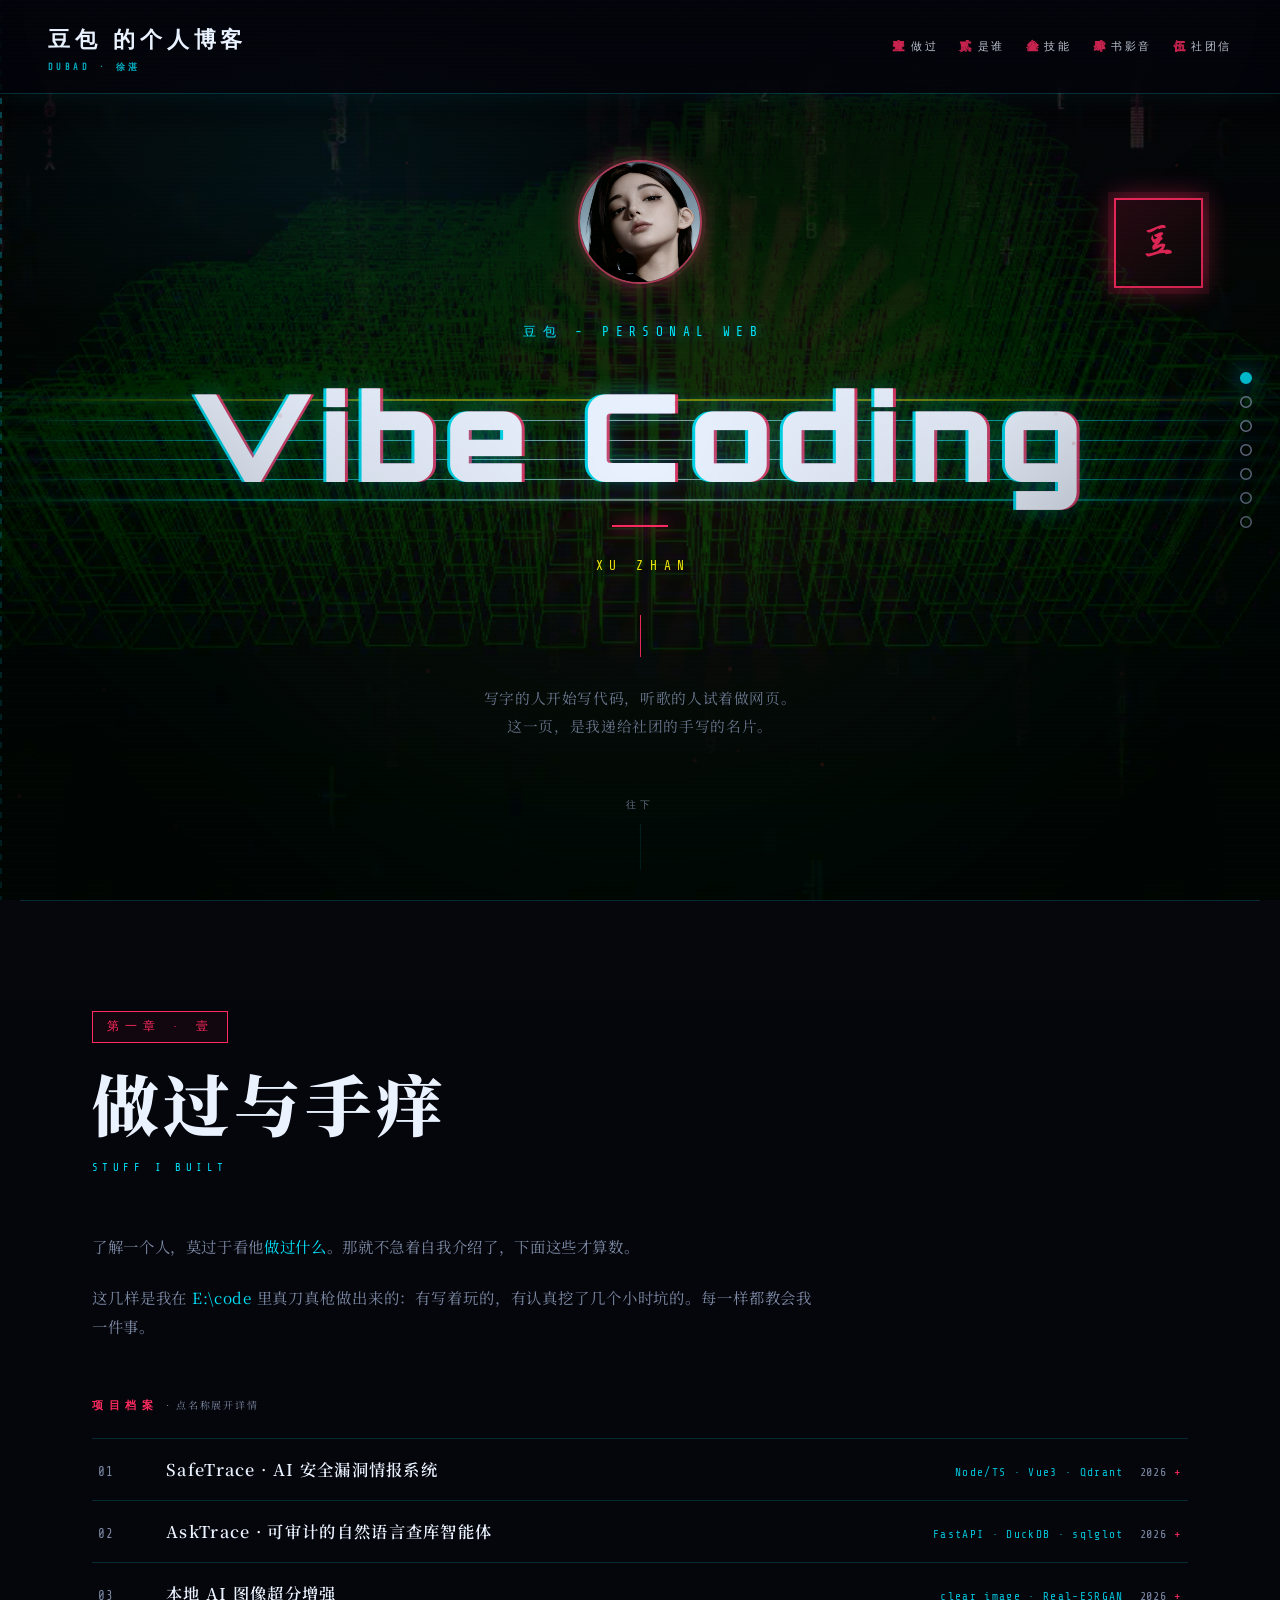
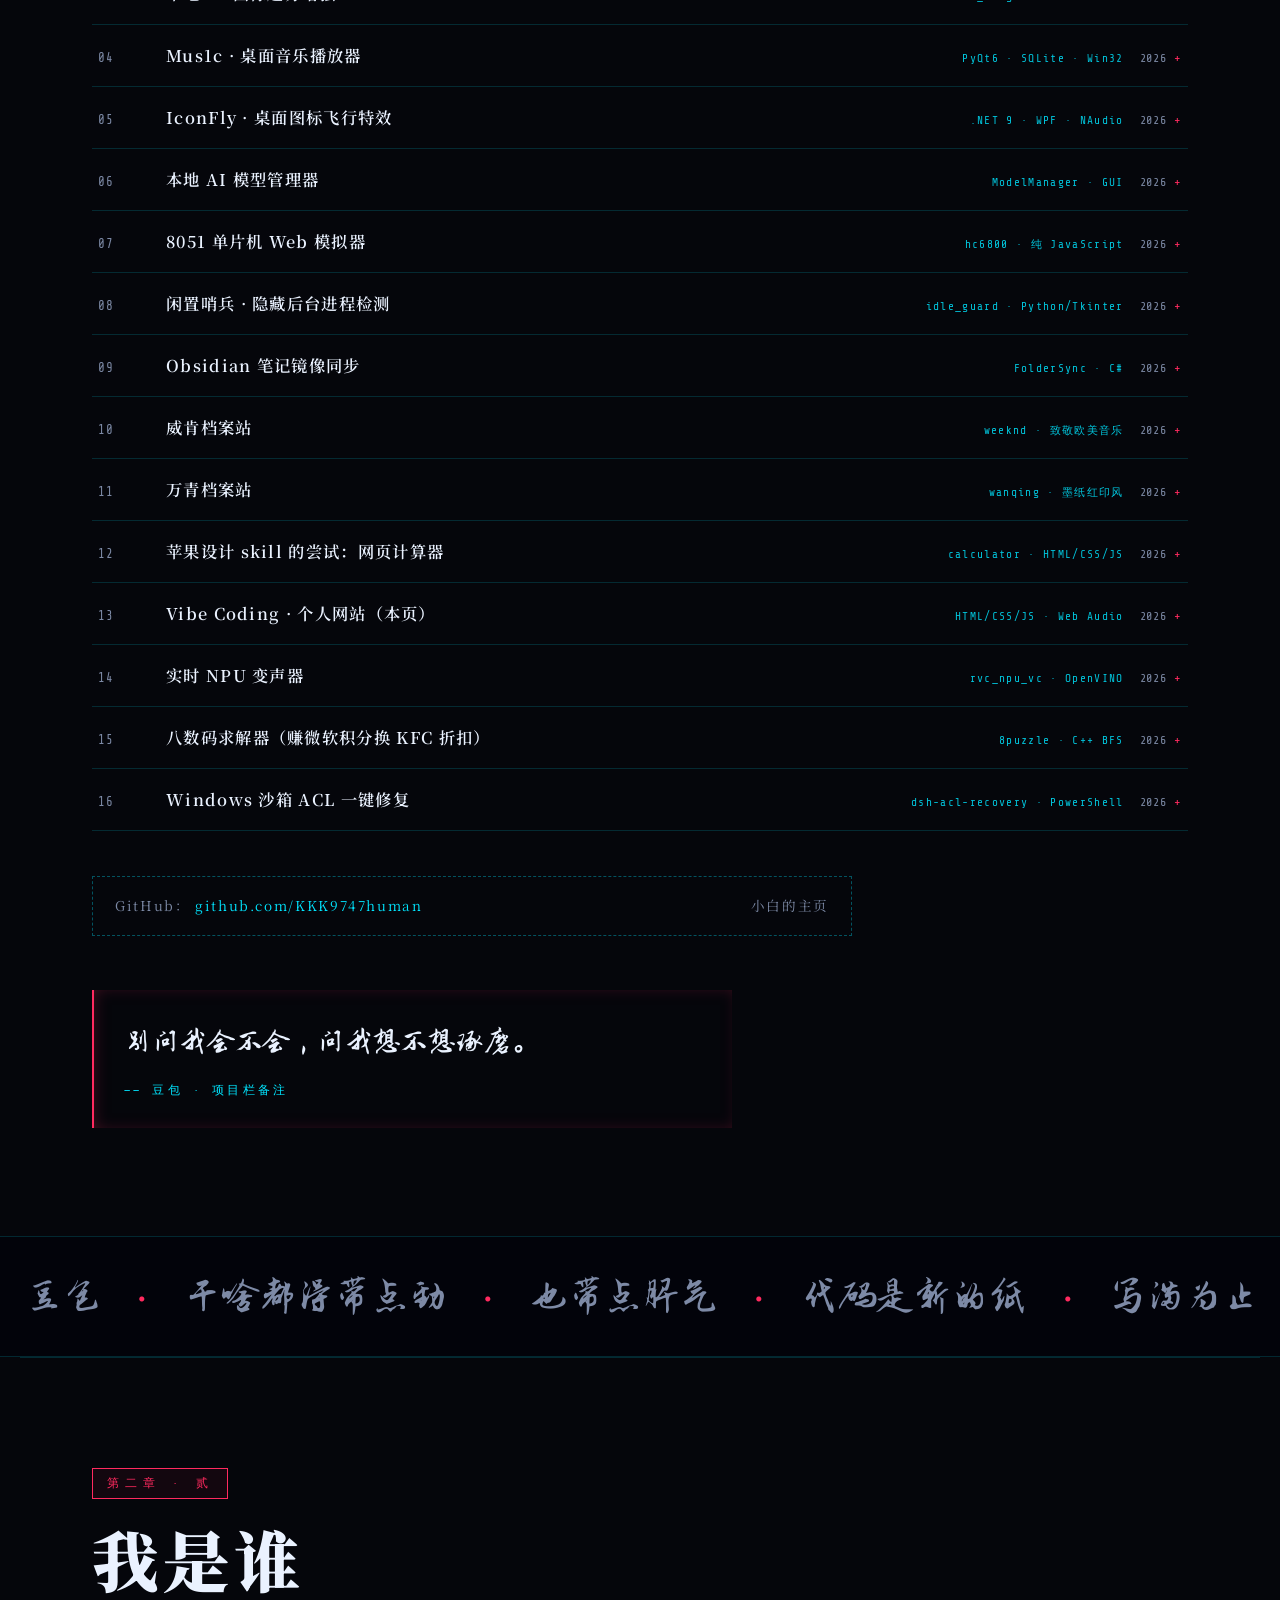
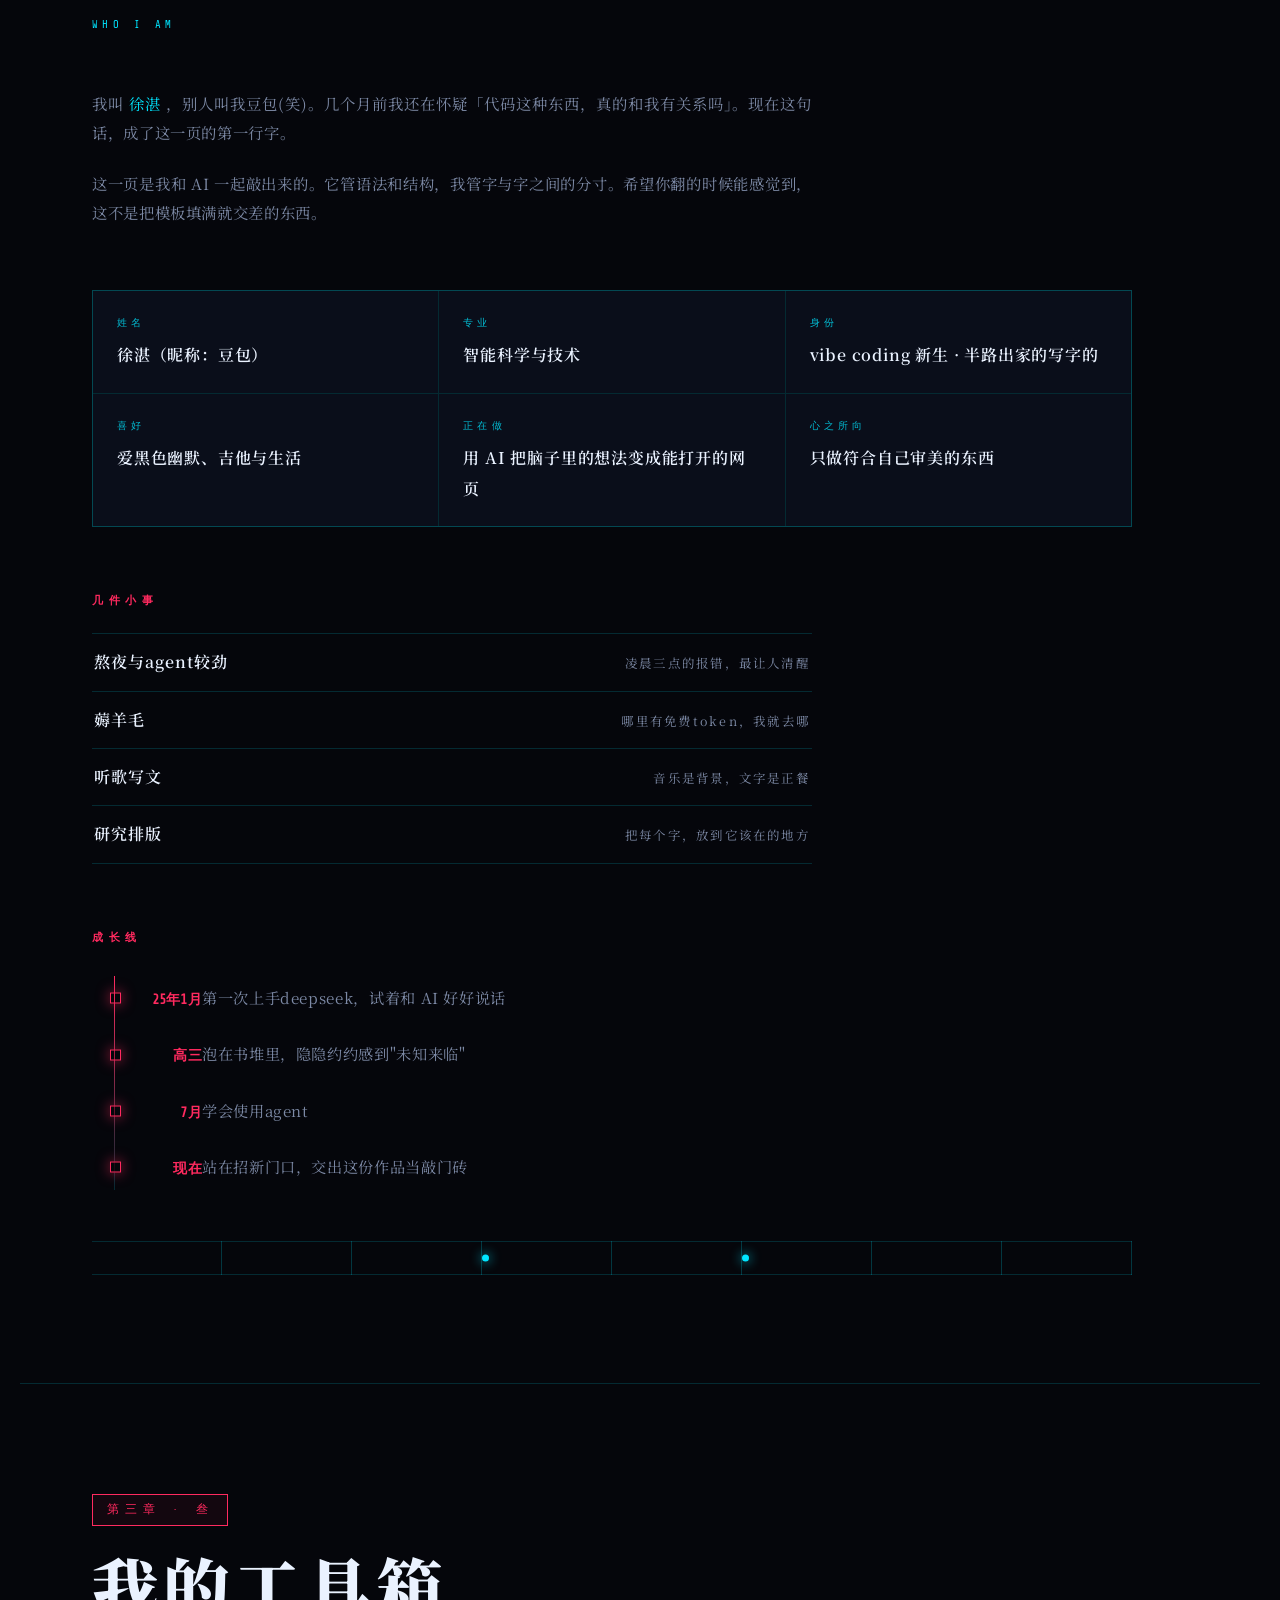
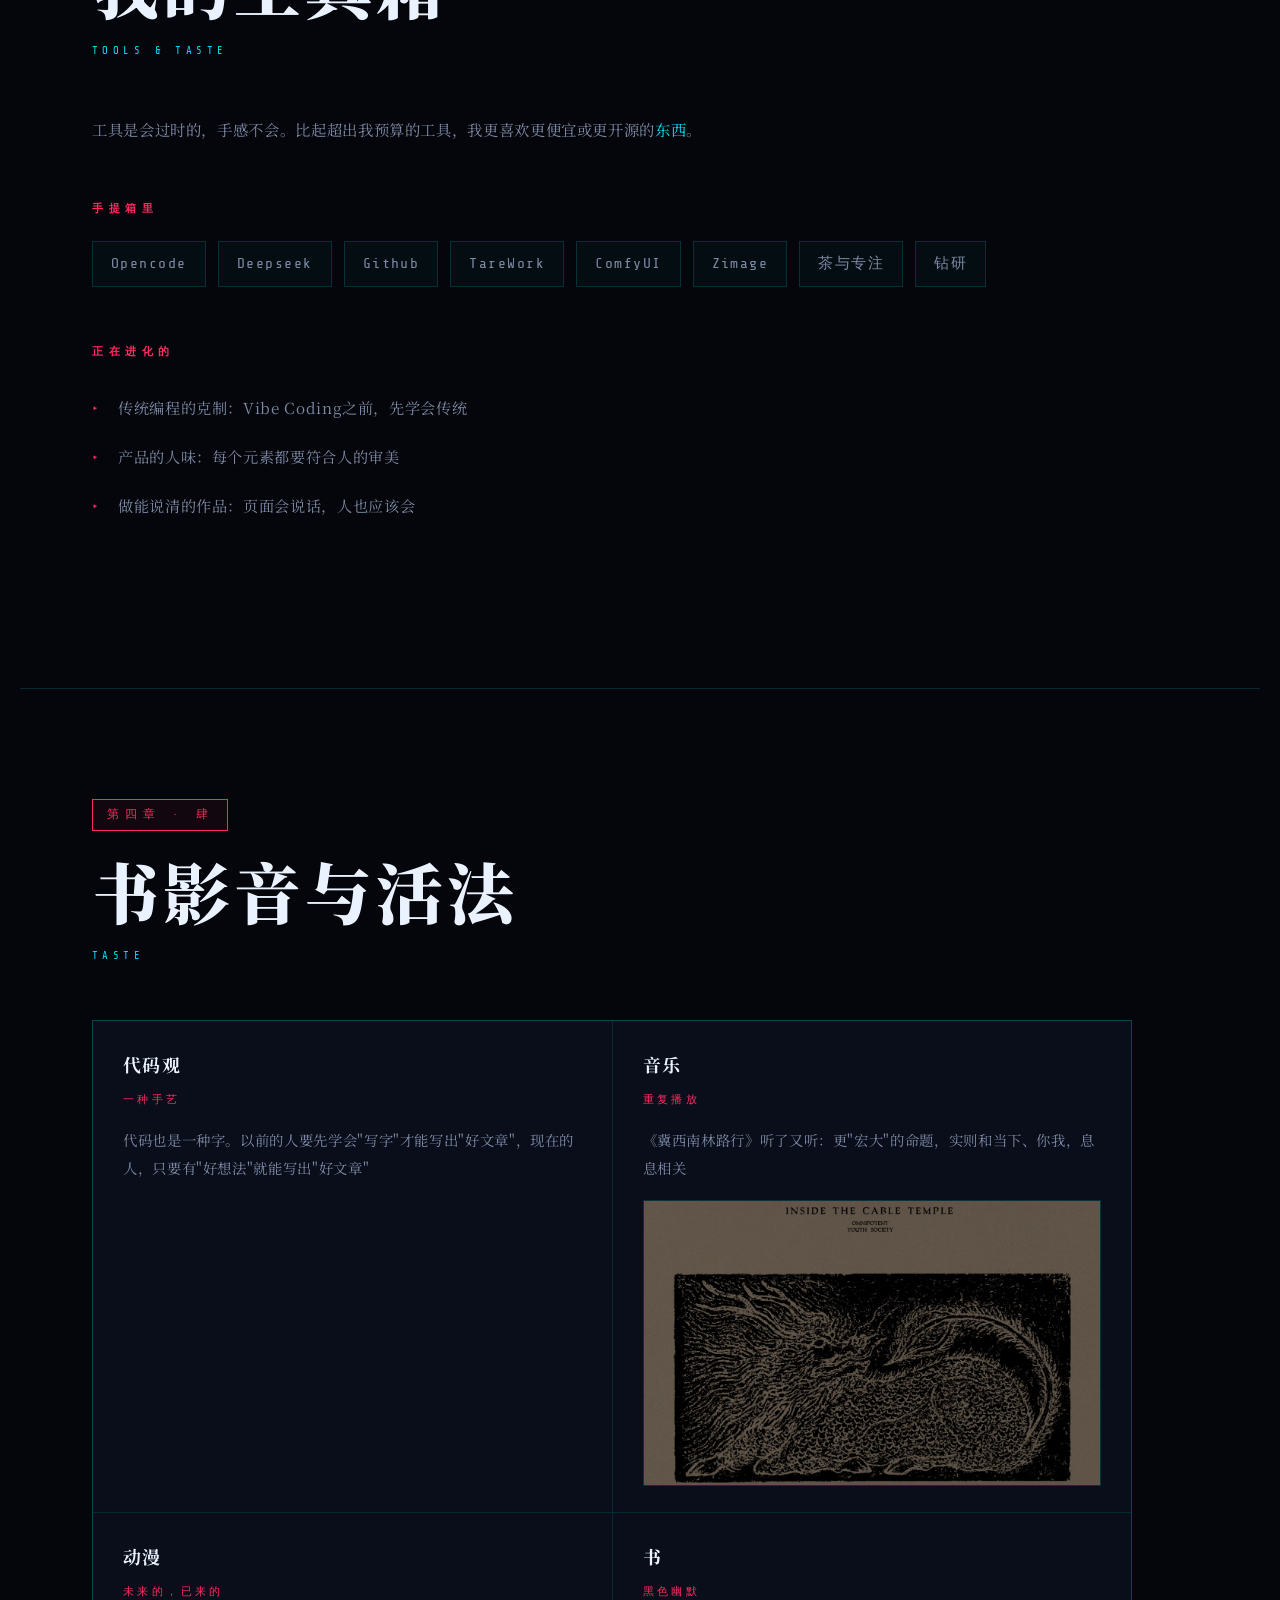
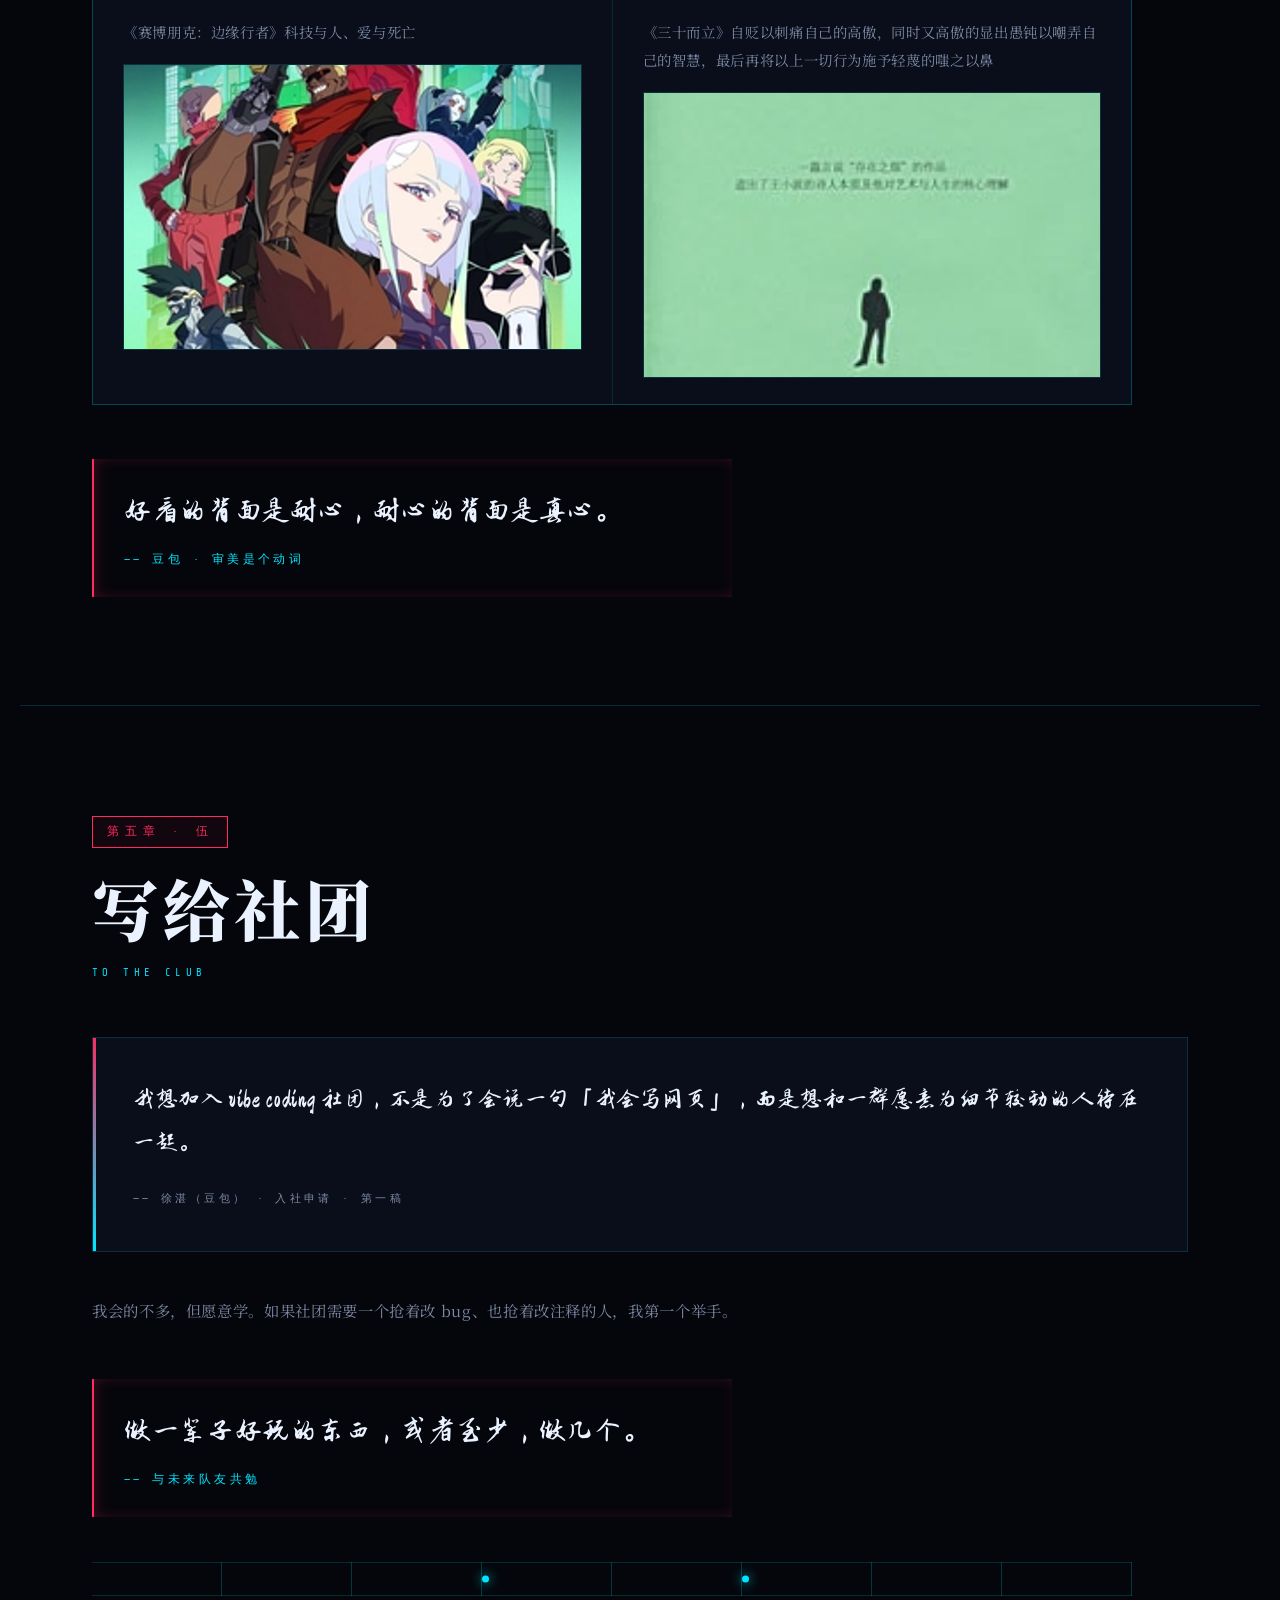
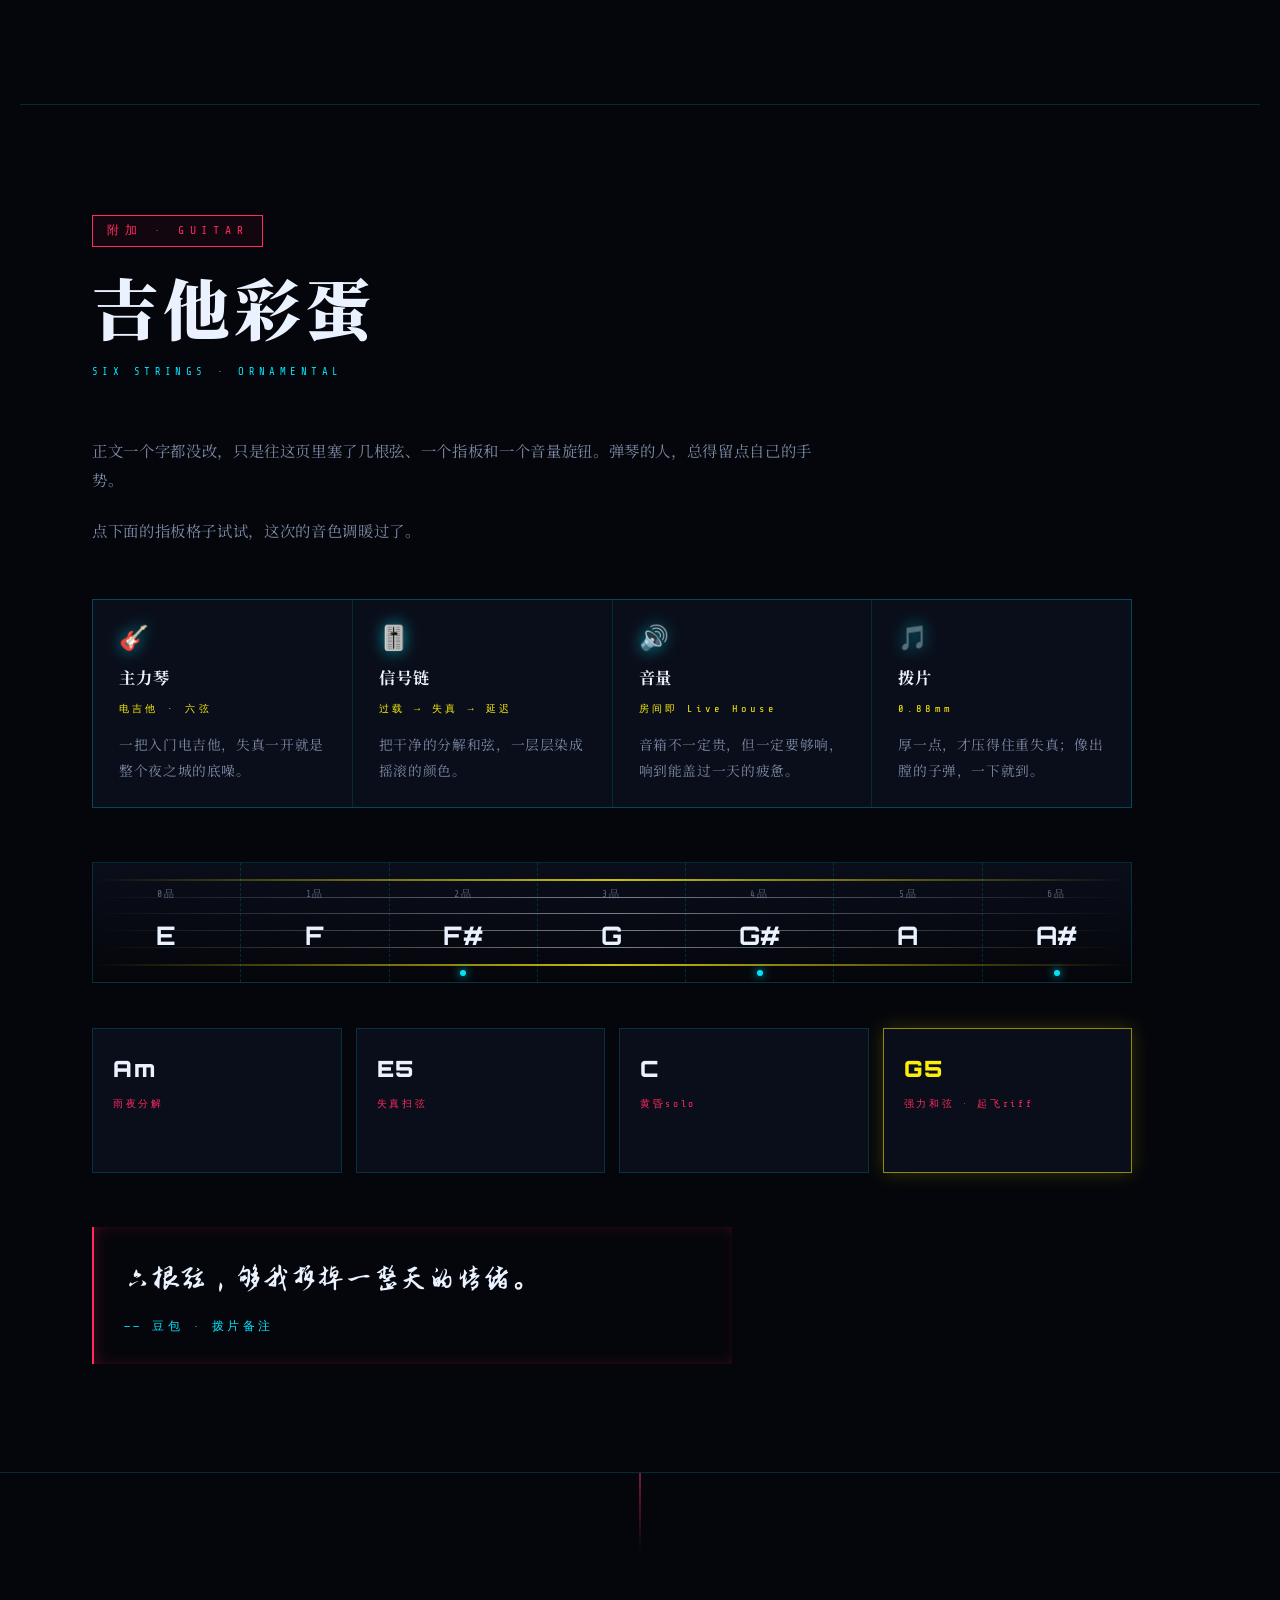
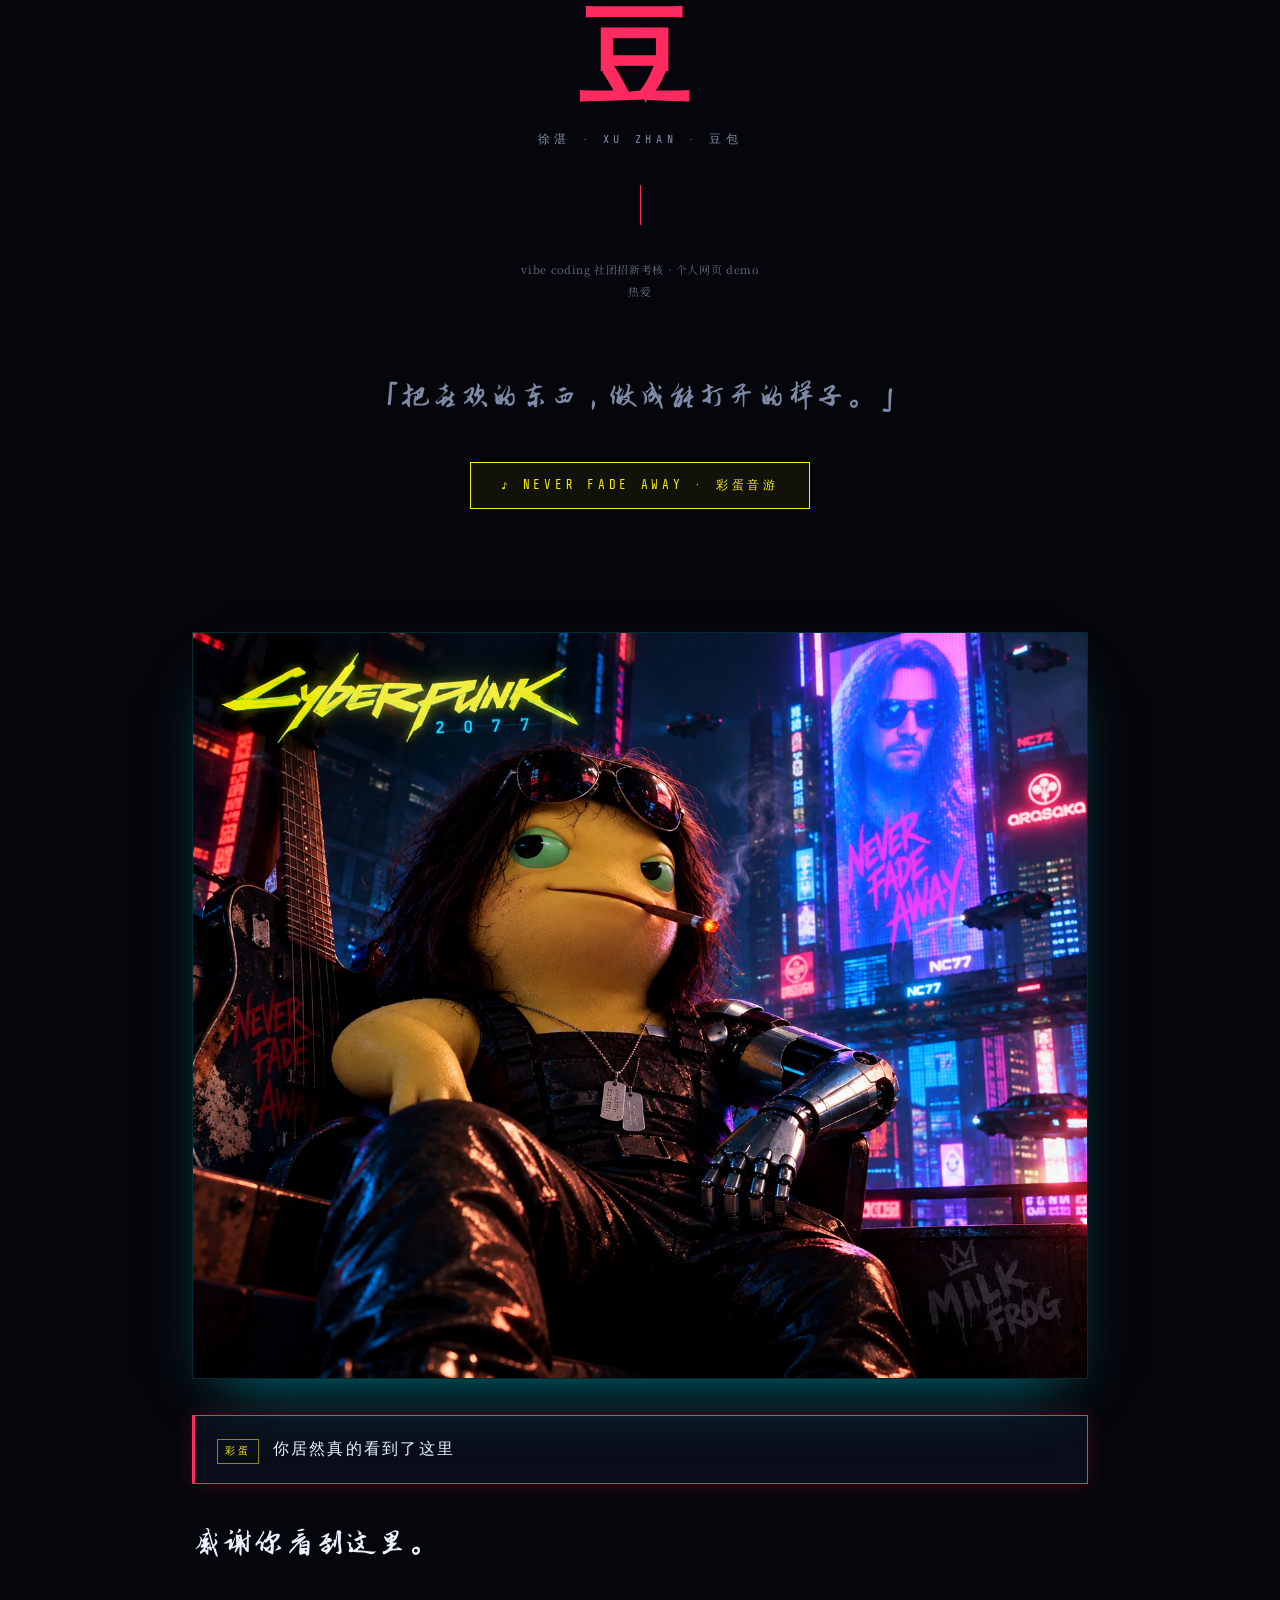
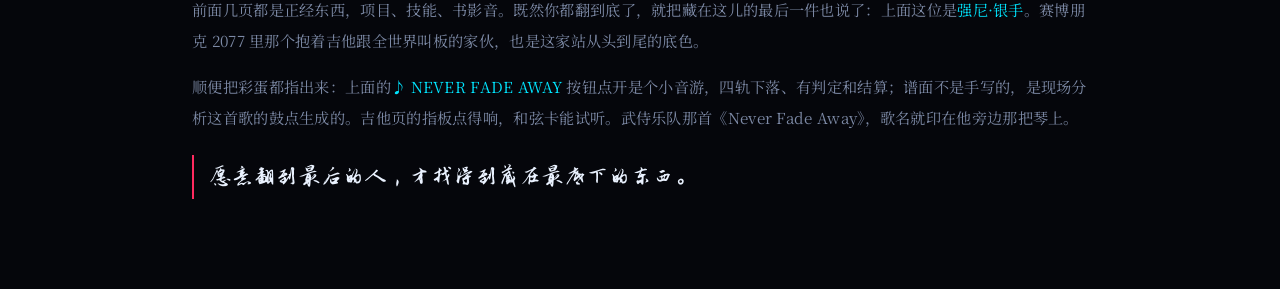
==== commit 8fbb1234: "项目档案恢复普通点击展开，并重写全部项目文案 - accordion 回到最简单的点击开合，移除滚动驱动的独占展开   及其配套的 .acc-mark 样式 - 16 条项目描述重写：去掉满屏术语加粗" ====
--- a/index.html
+++ b/index.html
@@ -7,7 +7,7 @@
 <link rel="preconnect" href="https://fonts.googleapis.com">
 <link rel="preconnect" href="https://fonts.gstatic.com" crossorigin>
 <link href="https://fonts.googleapis.com/css2?family=Ma+Shan+Zheng&family=Noto+Serif+SC:wght@400;600;900&family=Orbitron:wght@600;900&family=Rajdhani:wght@500;700&family=Share+Tech+Mono&display=swap" rel="stylesheet">
-<link rel="stylesheet" href="css/style.css?v=2">
+<link rel="stylesheet" href="css/style.css?v=3">
 </head>
 <body>
 <!-- 背景是两段预渲染的无缝循环动图：
@@ -80,7 +80,7 @@
         </div>
         <div class="t-detail">
           <img class="no-filter" src="img/safetrace.webp" alt="SafeTrace 系统架构总图" loading="lazy">
-          <div class="td-text"><p>给安全工程师用的漏洞情报平台。输入一句自然语言问题，比如"Ollama 未授权访问漏洞影响我们哪些服务，今晚先修哪个"，系统自己去查漏洞库和文档，返回答案时会带上出处、推理链和修复优先级。</p><p>数据从 7 类情报源进来（NVD / CVE、cvelistV5、GitHub Advisory、OSV / KEV / EPSS、厂商公告、安全社区、arxiv），经 Y 线监测去重、F 线六维富化，建成知识底座，最后走 Q 线问答。</p><p>我负责问答线、TaskGraph 编排、MG1 模型网关和接口契约。TaskGraph 管着监测、富化、问答、自愈四个 Agent，支持挂起恢复；所有模型调用都从 MG1 走，业务代码里不允许直接 import 任何 provider，换模型只改配置。兜底设计了一个阶梯：工具 → 规则 → 本地模型 → 云模型 → 人工工单，每一级都记录在 trace 里，不允许静默失败。契约先行落了 8 个 JSON Schema 加 OpenAPI，4 个人并行开发没打过架。</p><p>实测数据：真实联网跑了 74.08 小时没断，新漏洞监测延迟 P95 是 4.99 小时，归并率 91.2%（71,712 条原始数据收敛成 6,314 条情报）。20 条黄金问答全部通过，没有证据的时候会明确拒答而不是编。全量单测 908 个，907 通过。</p></div>
+          <div class="td-text"><p>给安全工程师用的漏洞情报平台。你问一句"Ollama 未授权访问漏洞影响我们哪些服务，今晚先修哪个"，它自己去翻漏洞库和文档，答案带着出处和修复优先级回来。</p><p>数据从 7 类源进来，NVD、CVE、GitHub Advisory、OSV、KEV、EPSS、厂商公告，还有安全社区和 arxiv，中间走监测去重和六维富化，落到知识底座，最后接问答。</p><p>我负责问答线、TaskGraph 编排、MG1 模型网关和接口契约。TaskGraph 管监测、富化、问答、自愈四个 Agent，能挂起再恢复。所有模型调用都从 MG1 走，业务代码里不许直接 import 任何 provider，换模型只改配置。兜底留了个阶梯，工具、规则、本地模型、云模型、人工工单，每一级都记进 trace，不许悄悄失败。</p><p>真实联网跑了 74.08 小时没断过。新漏洞监测延迟 P95 是 4.99 小时，归并率 91.2%，七万多条原始数据收敛成 6,314 条情报。20 条黄金问答全过，没证据时会明确拒答，不编。全量单测 908 个，907 通过。</p></div>
         </div>
       </li>
       <li>
@@ -89,7 +89,7 @@
         </div>
         <div class="t-detail">
           <span class="td-ph">截图待补</span>
-          <div class="td-text"><p>把业务问题变成取数答案。流程是：检索相关的表，让大模型写出只读 SQL，做语法校验并限制行数，再执行。每一步都留 trace，答错了能查到是哪一步出的问题。</p><p>检索这块做了三级漏斗：先用词法召回一批候选表，让大模型精排，最后沿着外键把关联表一起带进来。SQL 安全上了两道锁，sqlglot 做 AST 只读校验并注入 LIMIT，DuckDB 本身也用只读方式打开。回答不了的时候会明确反问，区分是"没找到合适的表"还是"问题太含糊"，不会硬猜一个结果给你。</p><p>后端垂直切片已经跑通，约 73 个测试用例。TypeScript 编排层和前端还没做。</p></div>
+          <div class="td-text"><p>把业务问题变成取数答案。流程是：检索相关的表，让大模型写出只读 SQL，做语法校验并限制行数，再执行。每一步都留 trace，答错了能查到是哪一步出的问题。</p><p>检索这块做了三级漏斗，先用词法召回一批候选表，让大模型精排，最后沿着外键把关联表一起带进来。SQL 安全上了两道锁：sqlglot 做 AST 只读校验并注入 LIMIT，DuckDB 本身也用只读方式打开。答不出来的时候会明确反问，分清是"没找到合适的表"还是"问题太含糊"，不会硬猜一个结果给你。</p><p>后端垂直切片已经跑通，约 73 个测试用例。TypeScript 编排层和前端还没做。</p></div>
         </div>
       </li>
       <li>
@@ -98,7 +98,7 @@
         </div>
         <div class="t-detail">
           <img src="img/clear.png" alt="clear_image 截图" loading="lazy">
-          <div class="td-text"><p>本地跑 Real-ESRGAN 把模糊照片变清晰并放大，模型内置好了 69 MB，双击 启动.bat 自动装环境。</p><p>工程上的重点在推理后端抽象：同一套核心代码支持 OpenVINO 的 NPU / iGPU / CPU 和 onnxruntime 的 DirectML（走 RTX）四种后端，启动时自动挑一个能用的。图片是分块推理的，块与块之间用羽化过渡把接缝抹掉，另加逐档强度混合；倍率有 5 档（×1.5 到 ×4.0）。</p><p>GUI 支持单图和整文件夹批量，有进度显示，中途能取消。</p><p>待清理：app/core/config.py 里留了一个没被引用的明文 API Key，得删掉并处理 git 历史。</p></div>
+          <div class="td-text"><p>本地跑 Real-ESRGAN，把模糊照片变清晰再放大。模型内置好了 69 MB，双击 启动.bat 自动装环境。</p><p>工程上的重点在推理后端抽象。同一套核心代码支持 OpenVINO 的 NPU、iGPU、CPU，也支持 onnxruntime 的 DirectML 走 RTX，启动时自己挑一个能用的。图片是分块推理的，块与块之间用羽化过渡把接缝抹掉，另加逐档强度混合，倍率给了 5 档，从 ×1.5 到 ×4.0。</p><p>界面能处理单张，也能整文件夹批量，有进度，中途能取消。</p><p>有个事得记着：app/core/config.py 里躺着一个没被引用的明文 API Key，交之前要删掉，git 历史也得处理。</p></div>
         </div>
       </li>
       <li>
@@ -107,7 +107,7 @@
         </div>
         <div class="t-detail">
           <img src="img/mus1c.png" alt="Mus1c 界面截图" loading="lazy">
-          <div class="td-text"><p>一个单文件的 PyQt6 播放器，约 4000 行。能多线程扫盘建曲库（SQLite）、改歌曲元数据、异步加载封面、管歌单收藏、显示 .lrc 同步歌词和桌面悬浮歌词，还有黑胶详情页、可视化条和系统托盘。</p><p>最费劲的是桌面壁纸模式：把播放器自己画成 Windows 桌面壁纸，同时自动隐藏任务栏。后来做了个精修版（Mus1c-LiquidGlass），加了毛玻璃面板，并用 UpdateLayeredWindow 重写壁纸渲染，把 Win11 24H2 上的闪烁修掉了。</p><p>不联网。文件在哪，歌就在哪放。</p></div>
+          <div class="td-text"><p>一个单文件的 PyQt6 播放器，约四千行。能多线程扫盘建曲库，曲库落在 SQLite 里，还能改歌曲元数据、异步加载封面、管歌单和收藏、显示 .lrc 同步歌词和桌面悬浮歌词，黑胶详情页、可视化条、系统托盘都有。</p><p>最费劲的是桌面壁纸模式，把播放器自己画成 Windows 桌面壁纸，顺便把任务栏自动藏起来。后来做了个精修版 Mus1c-LiquidGlass，加了毛玻璃面板，再用 UpdateLayeredWindow 重写壁纸渲染，把 Win11 24H2 上的闪烁修掉了。</p><p>不联网。文件在哪，歌就在哪放。</p></div>
         </div>
       </li>
       <li>
@@ -116,7 +116,7 @@
         </div>
         <div class="t-detail">
           <img src="img/iconfly.png" alt="IconFly 截图" loading="lazy">
-          <div class="td-text"><p>让真实的桌面图标飞起来，互相碰撞，跟着鼠标和音乐动。做法是用 P/Invoke 跨进程读到 explorer 的 SysListView32，把每个图标的文本、位置和 shell 高清图标抠出来，再放飞。</p><p>做了 13 种运动模式（Bounce、Circle、Vortex、Gravity、Brownian、Pulse、Disco 等），图标之间是成对圆碰撞加弹性冲量。鼠标悬停能暂停，甩动能投掷，按住右键蓄力发射，双击直接运行原程序。</p><p>音频驱动走 WASAPI 回环加 FFT，图标跟着鼓点跳，响应曲线可以用鼠标拖。按 ESC 一键还原真实桌面，不会把你的桌面弄乱。</p><p>源码在 <a href="https://github.com/KKK9747human/IconFly" target="_blank" rel="noopener">github.com/KKK9747human/IconFly</a></p></div>
+          <div class="td-text"><p>让真实的桌面图标飞起来，互相碰撞，跟着鼠标和音乐动。做法是用 P/Invoke 跨进程读到 explorer 的 SysListView32，把每个图标的文本、位置和 shell 高清图标抠出来，再放飞。</p><p>运动模式做了 13 种，Bounce、Circle、Vortex、Gravity、Brownian、Pulse、Disco 这些都有。图标之间是成对圆碰撞加弹性冲量。鼠标悬停能暂停，甩动能投掷，按住右键蓄力发射，双击直接运行原程序。</p><p>音频驱动走 WASAPI 回环加 FFT，图标跟着鼓点跳，响应曲线可以用鼠标拖着改。按 ESC 一键还原真实桌面，不会把你的桌面弄乱。</p><p>源码在 <a href="https://github.com/KKK9747human/IconFly" target="_blank" rel="noopener">github.com/KKK9747human/IconFly</a></p></div>
         </div>
       </li>
       <li>
@@ -125,7 +125,7 @@
         </div>
         <div class="t-detail">
           <img src="img/modelmanager.png" alt="ModelManager 界面截图" loading="lazy">
-          <div class="td-text"><p>本机 ComfyUI 和 Ollama 的模型分散在好几个文件夹里，翻起来麻烦，就写了这个管理器统一管。左边按来源和分类建树，右边列表带类型、分类、大小、修改时间和完整路径，能按名称或路径搜，底下实时统计一共多少个模型、合计多少 GB。</p><p>模型从哪来这件事抽成了 ModelSource，想接新来源再写一个实现就行。删除做成回收站式，删错了能拿回来；停 Ollama 服务时按进程树清理，不留孤儿进程；服务状态每 3 秒自动刷一次。</p></div>
+          <div class="td-text"><p>本机 ComfyUI 和 Ollama 的模型散在好几个文件夹里，翻起来烦，就写了这个统一管。左边按来源和分类建树，右边列表带类型、分类、大小、修改时间和完整路径，能按名称或路径搜，底下实时统计一共多少个模型、合计多少 GB。</p><p>"模型从哪来"这件事抽成了 ModelSource，想接新来源再写一个实现就行。删除做成了回收站式，删错了能拿回来。停 Ollama 服务时按进程树清理，不留孤儿，服务状态每 3 秒刷一次。</p></div>
         </div>
       </li>
       <li>
@@ -143,7 +143,7 @@
         </div>
         <div class="t-detail">
           <img src="img/idleguard.png" alt="idle_guard 界面截图" loading="lazy">
-          <div class="td-text"><p>对付那些桌面上没窗口、托盘里没图标的进程。这类东西任务管理器里很难一眼挑出来，它按窗口状态和托盘这两个标签单独拎出来。</p><p>进程表有九列：窗口状态、平均 CPU、内存、累计 CPU 时间、PID、必要性分级、内存峰值和可执行文件路径。判定规则就写在列头上，平均 CPU 到 5% 标可疑，内存到 200MB 标无用，两个都占就叫可疑·无用；另有系统必要、系统组件、白名单三档做对照。选中的进程能一键加入或移出白名单，也能搜索、排序、打开文件位置、结束进程。</p><p>四个页面分别是隐藏进程检测、开机自启管理、服务管理、设置与日志。启动项和服务走注册表和 sc.exe、reg.exe，这里守一条线：所有破坏性操作都可逆。禁用启动项会先备份原注册表值，改服务启动类型也记下原值，随时能一键还原。采样在后台守护线程里跑，不碰 UI。</p></div>
+          <div class="td-text"><p>对付那些桌面上没窗口、托盘里没图标的进程。这类东西任务管理器里很难一眼挑出来，它按窗口状态和托盘这两个标签单独拎出来。</p><p>进程表有九列，窗口状态、平均 CPU、内存、累计 CPU 时间、PID、必要性分级、内存峰值、可执行文件路径。判定规则就写在列头上，平均 CPU 到 5% 标可疑，内存到 200MB 标无用，两个都占就叫可疑·无用。另有系统必要、系统组件、白名单三档做对照。选中的进程能一键加入或移出白名单，也能搜索、排序、打开文件位置、结束进程。</p><p>四个页面分别是隐藏进程检测、开机自启管理、服务管理、设置与日志。启动项和服务走注册表和 sc.exe、reg.exe，这里守一条线：破坏性操作都可逆。禁用启动项会先备份原注册表值，改服务启动类型也记下原值，随时能还原。采样在后台守护线程里跑，不碰界面。</p></div>
         </div>
       </li>
       <li>
@@ -499,12 +499,30 @@
         <div class="nf-stat"><span>帧率</span><b id="nfFps">–</b></div>
         <button class="nf-btn nf-btn-ghost" id="nfPause" type="button">⏸ 暂停 / 继续</button>
         <div class="nf-chartinfo" id="nfChartInfo">谱面准备中…</div>
-        <div class="nf-how">音符落进红线时按下对应键。<br>判定很宽容：跟上鼓点，踩住节奏就够。</div>
+        <div class="nf-how">音符落进红线时按下对应键，触屏直接点轨道。<br>红/橙是鼓点（最粗最亮）、紫是贝斯、白是吉他扫弦、青是镲；黄线的是小节重音。<br>ESC 暂停。</div>
       </div>
     </div>
     <div class="nf-menu" id="nfMenu">
       <div class="nf-menu-title">NEVER FADE AWAY</div>
-      <p class="nf-menu-sub">SAMURAI · 夜之城下行插件<br>听歌落点，只看节奏。让它在离开之前，被敲完。</p>
+      <p class="nf-menu-sub">SAMURAI · 夜之城下行插件<br>谱面按鼓点生成，让它在离开之前，被敲完。</p>
+      <div class="nf-opts">
+        <div class="nf-opt">
+          <span class="nf-opt-k">难度</span>
+          <div class="nf-seg" id="nfDiff">
+            <button type="button" data-v="easy">轻松</button>
+            <button type="button" data-v="normal">标准</button>
+            <button type="button" data-v="hard">狂暴</button>
+          </div>
+        </div>
+        <div class="nf-opt">
+          <span class="nf-opt-k">流速</span>
+          <div class="nf-seg" id="nfSpeed">
+            <button type="button" data-v="slow">慢</button>
+            <button type="button" data-v="mid">中</button>
+            <button type="button" data-v="fast">快</button>
+          </div>
+        </div>
+      </div>
       <button class="nf-btn" id="nfStart" type="button">▶ 开始 PLAY</button>
       <span class="nf-keys">D · F · J · K</span>
     </div>
@@ -522,6 +540,6 @@
     <button class="nf-close" id="nfClose" type="button" title="关闭">✕</button>
   </div>
 </div>
-<script src="js/main.js?v=3" defer></script>
+<script src="js/main.js?v=21" defer></script>
 </body>
 </html>
--- a/css/style.css
+++ b/css/style.css
@@ -975,3 +975,19 @@
 html.nf-open video.bgwall,html.nf-open video.bgloop{visibility:hidden}
 html.nf-open .marquee-track{animation-play-state:paused}
 html.nf-open .scrim,html.nf-open .glitch{animation-play-state:paused}
+/* 音游主菜单：难度 / 流速 分段选择器 */
+.nf-opts{
+  display:flex;flex-wrap:wrap;justify-content:center;gap:14px 30px;
+  padding:18px 22px;border:1px solid var(--line);background:rgba(7,10,20,.7);
+}
+.nf-opt{display:flex;flex-direction:column;align-items:center;gap:9px}
+.nf-opt-k{font-family:var(--mono);font-size:.6rem;letter-spacing:.3em;color:var(--paper-dim)}
+.nf-opt-k b{color:var(--cyan);font-weight:600;margin-left:6px;letter-spacing:.1em}
+.nf-seg{display:flex;border:1px solid var(--line)}
+.nf-seg button{
+  cursor:pointer;padding:8px 18px;background:transparent;border:0;border-right:1px solid var(--line);
+  font-family:var(--mono);font-size:.72rem;letter-spacing:.16em;color:var(--paper-dim);transition:all .3s var(--ease);
+}
+.nf-seg button:last-child{border-right:0}
+.nf-seg button:hover{color:var(--paper)}
+.nf-seg button.on{background:var(--red);color:#07080d;box-shadow:0 0 18px rgba(255,42,95,.4)}
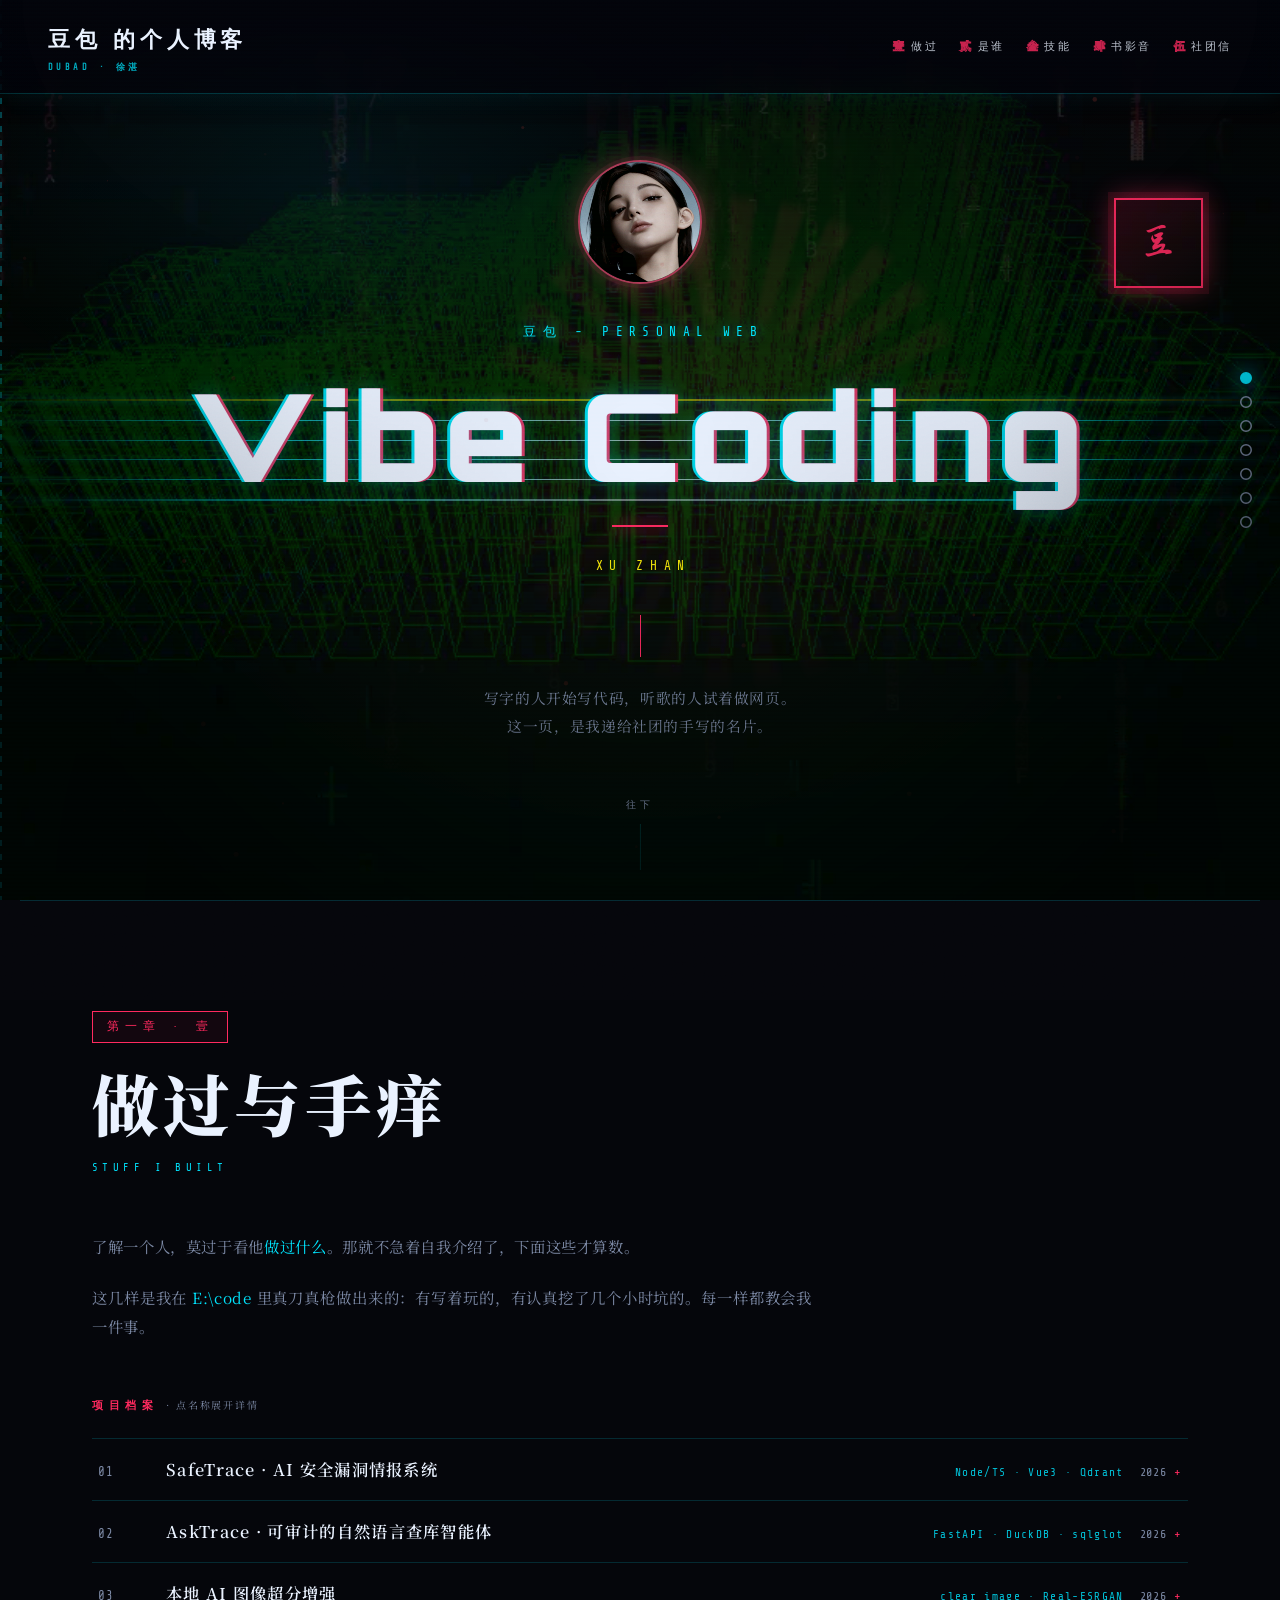
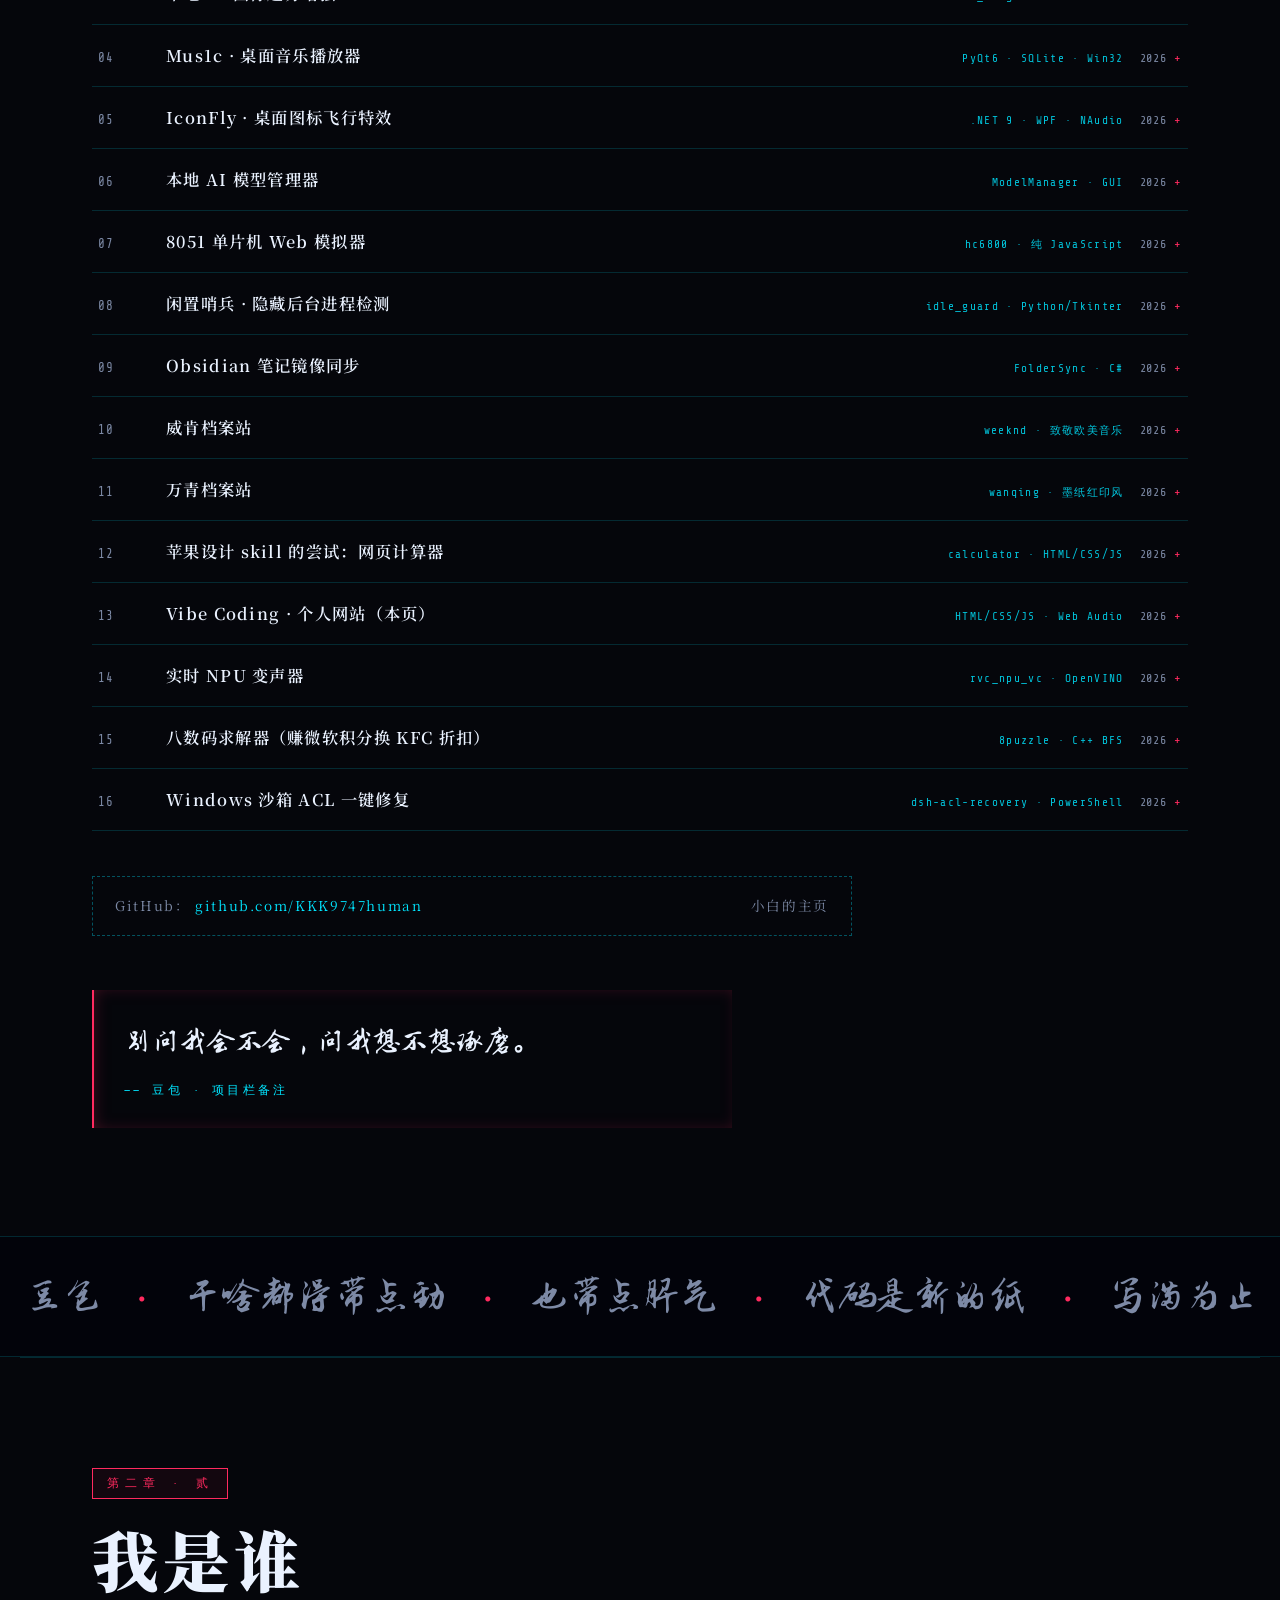
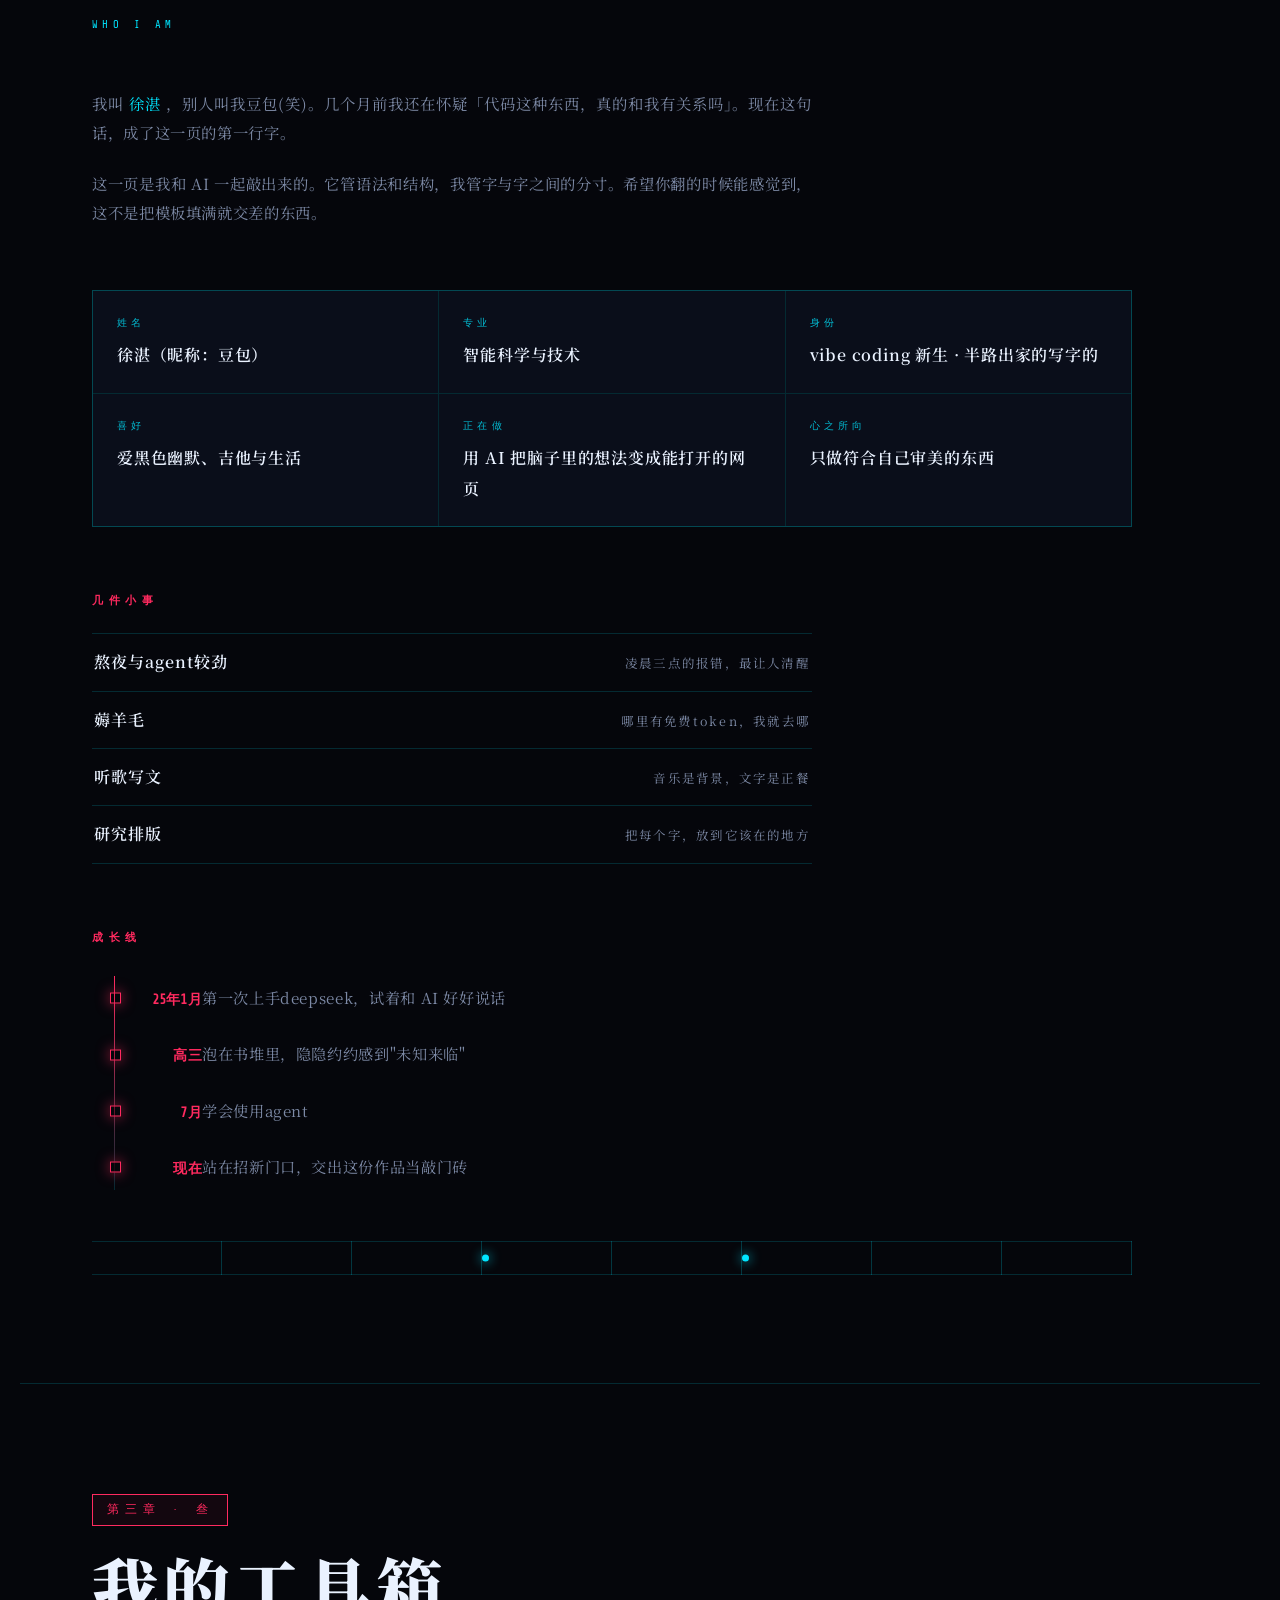
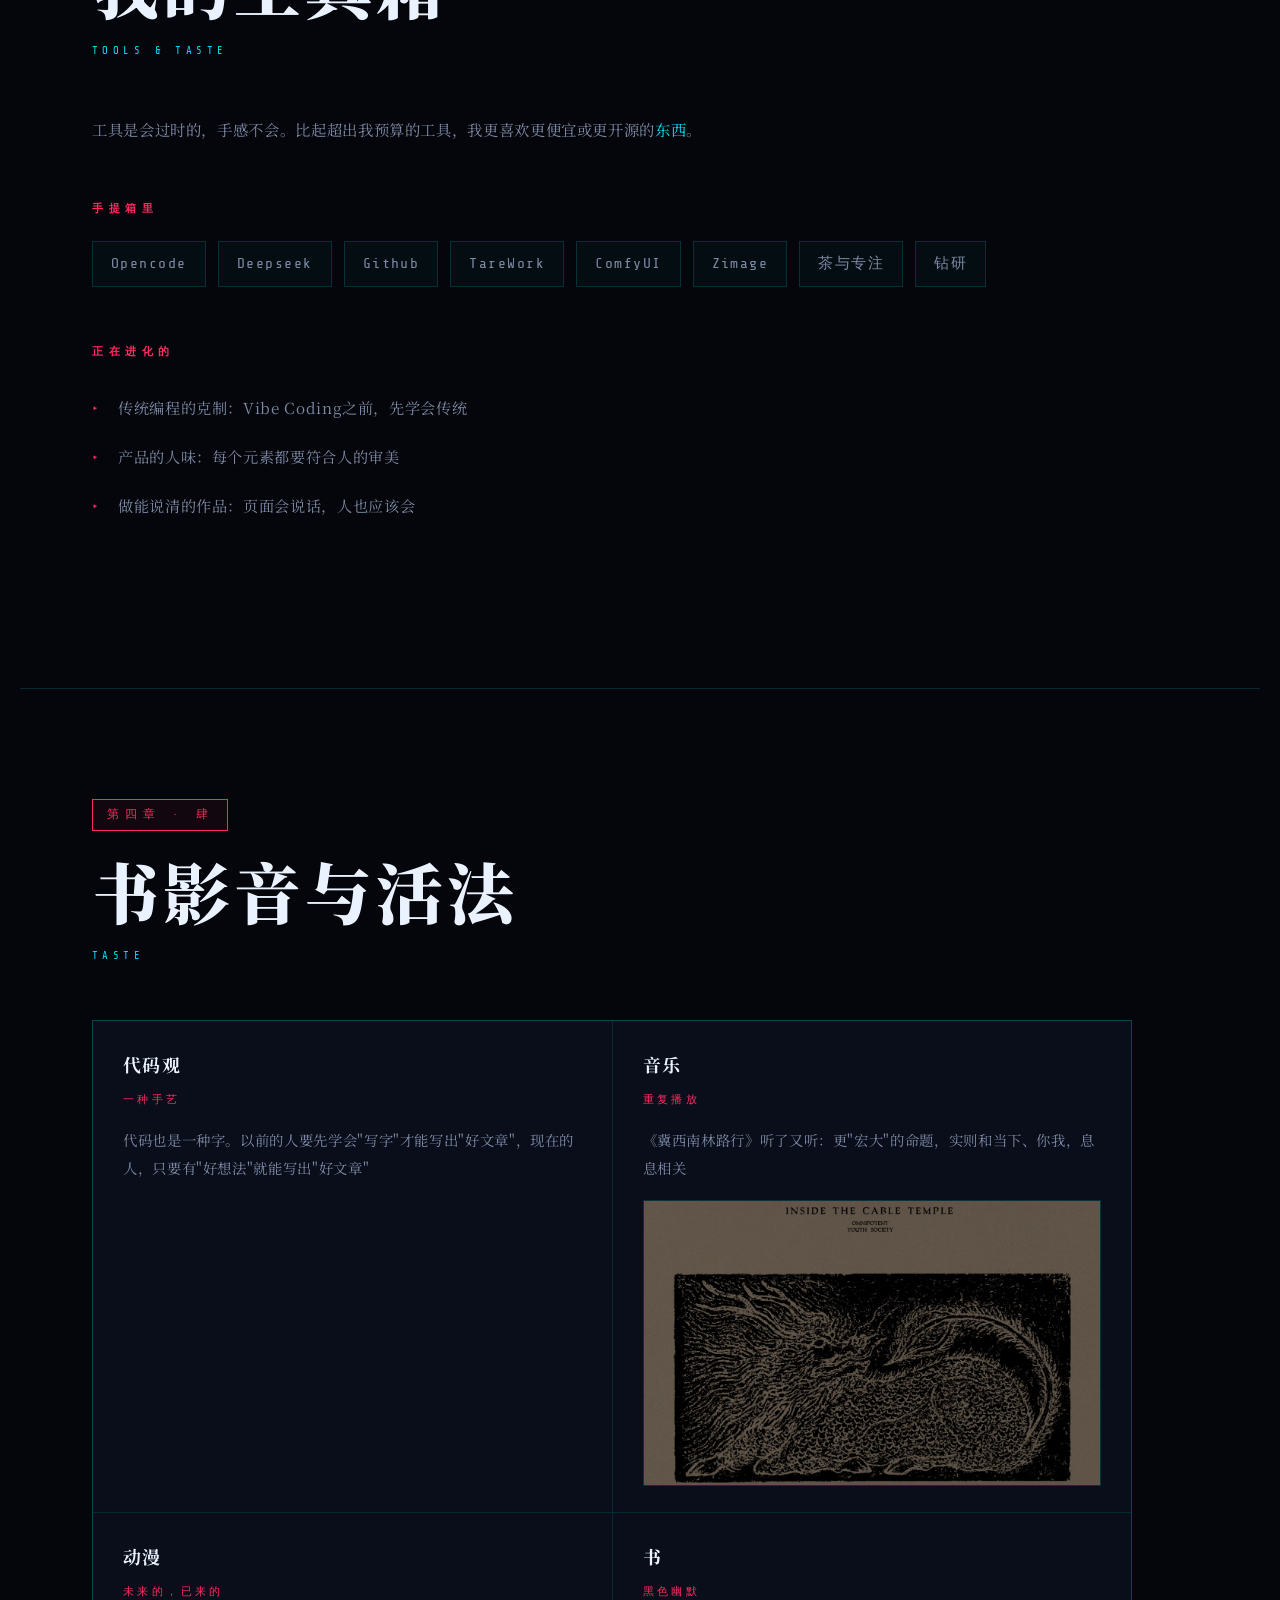
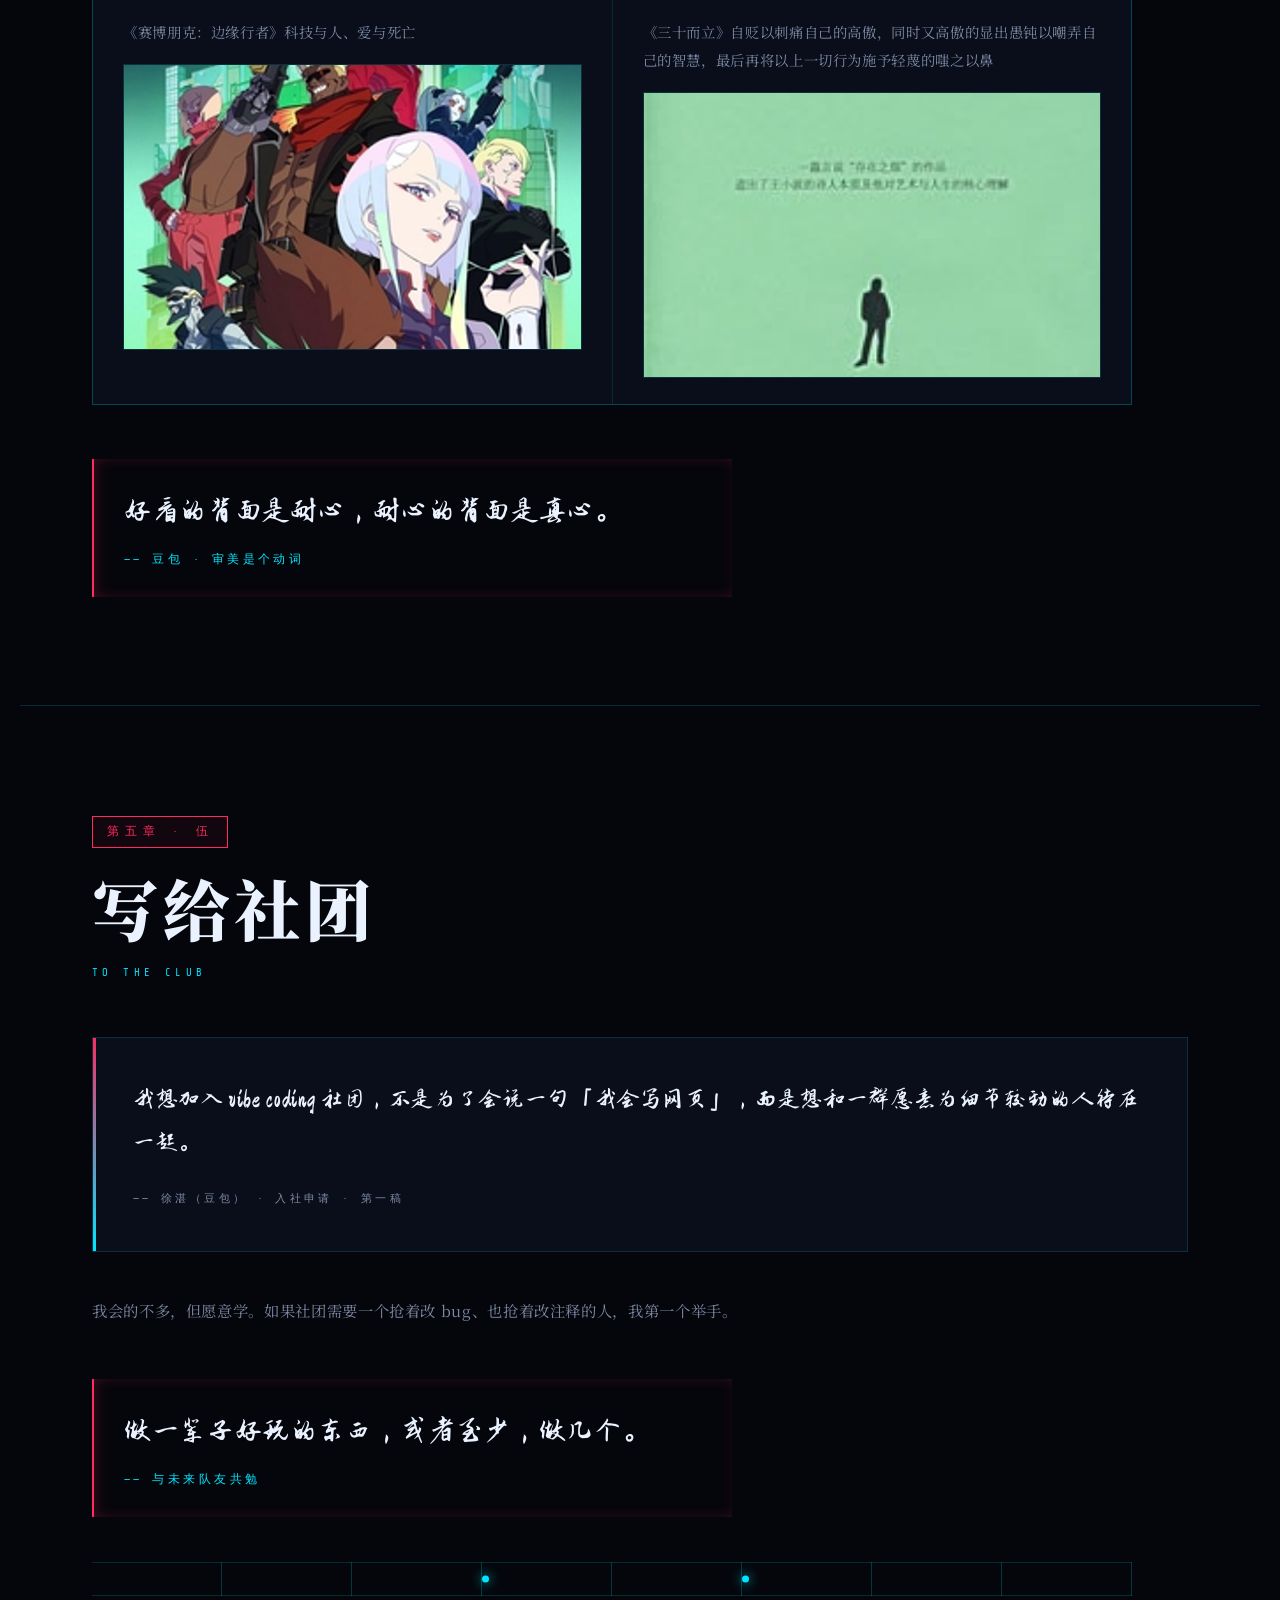
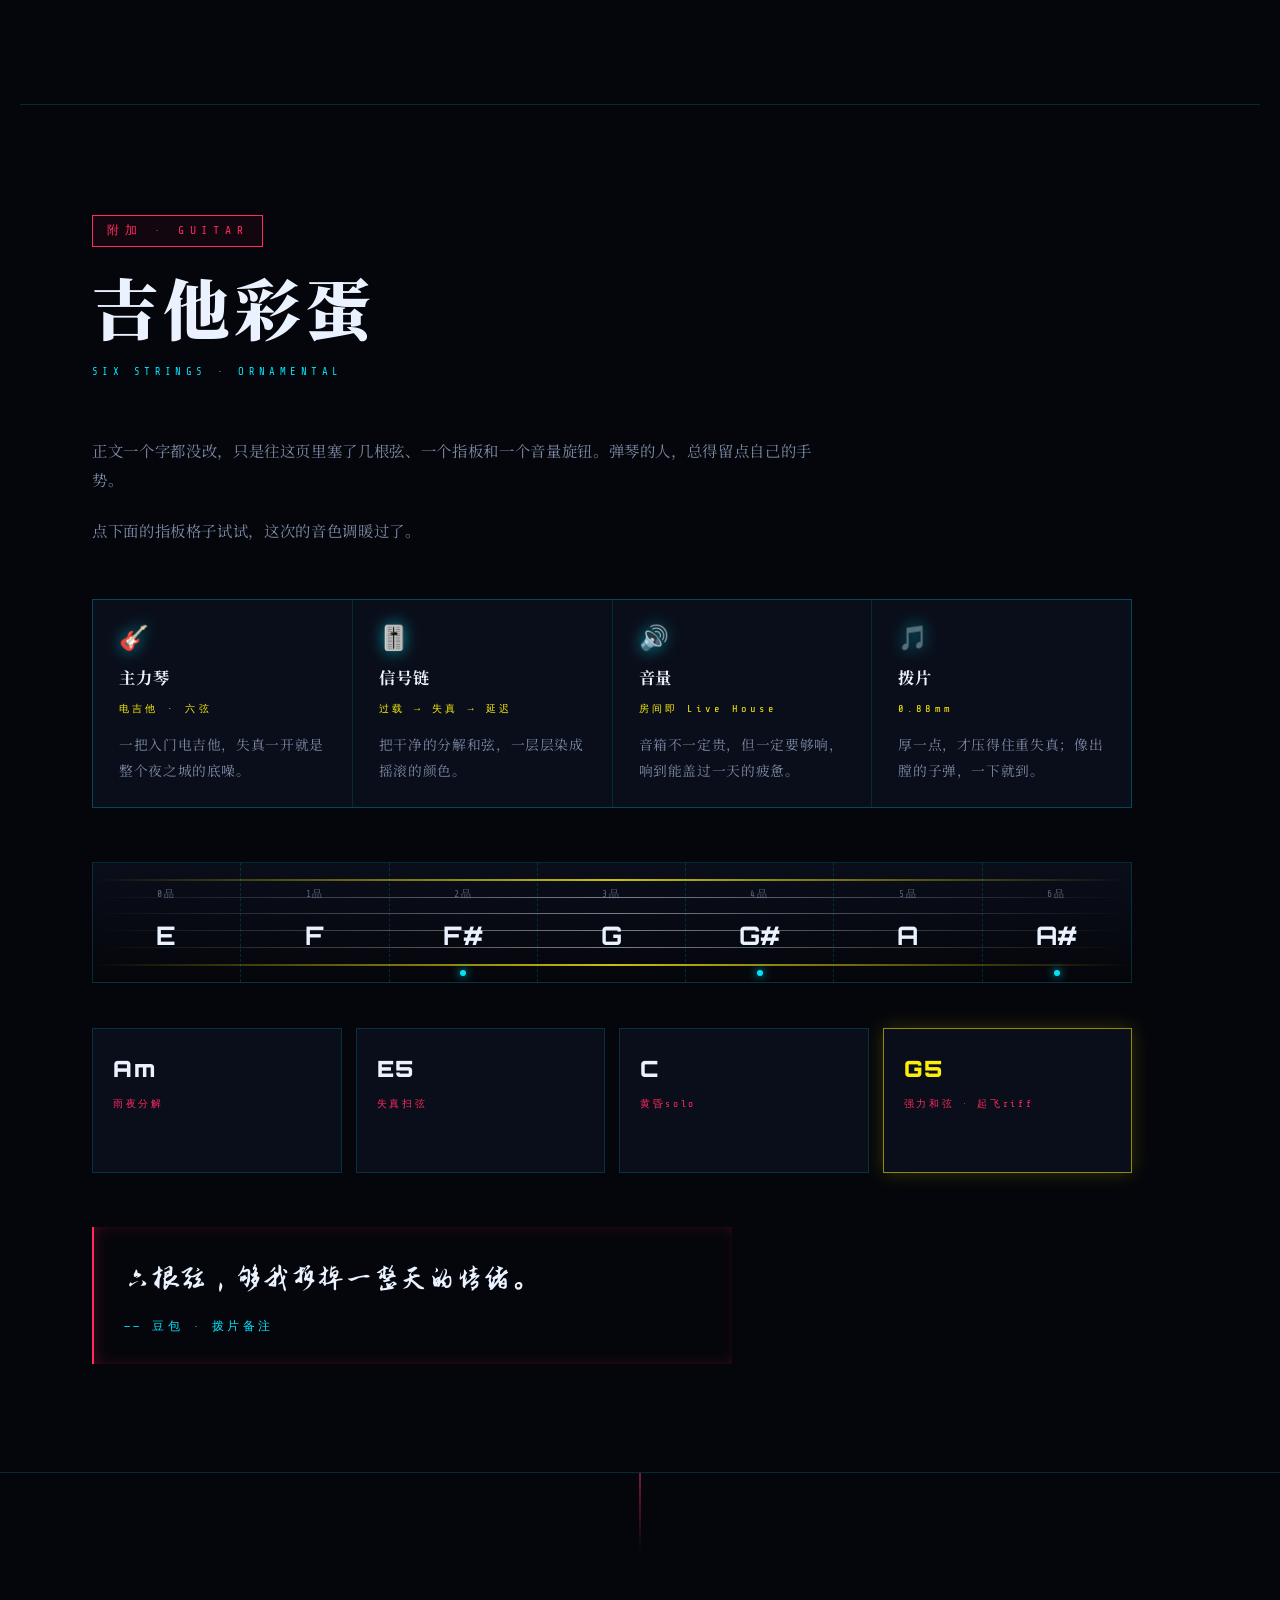
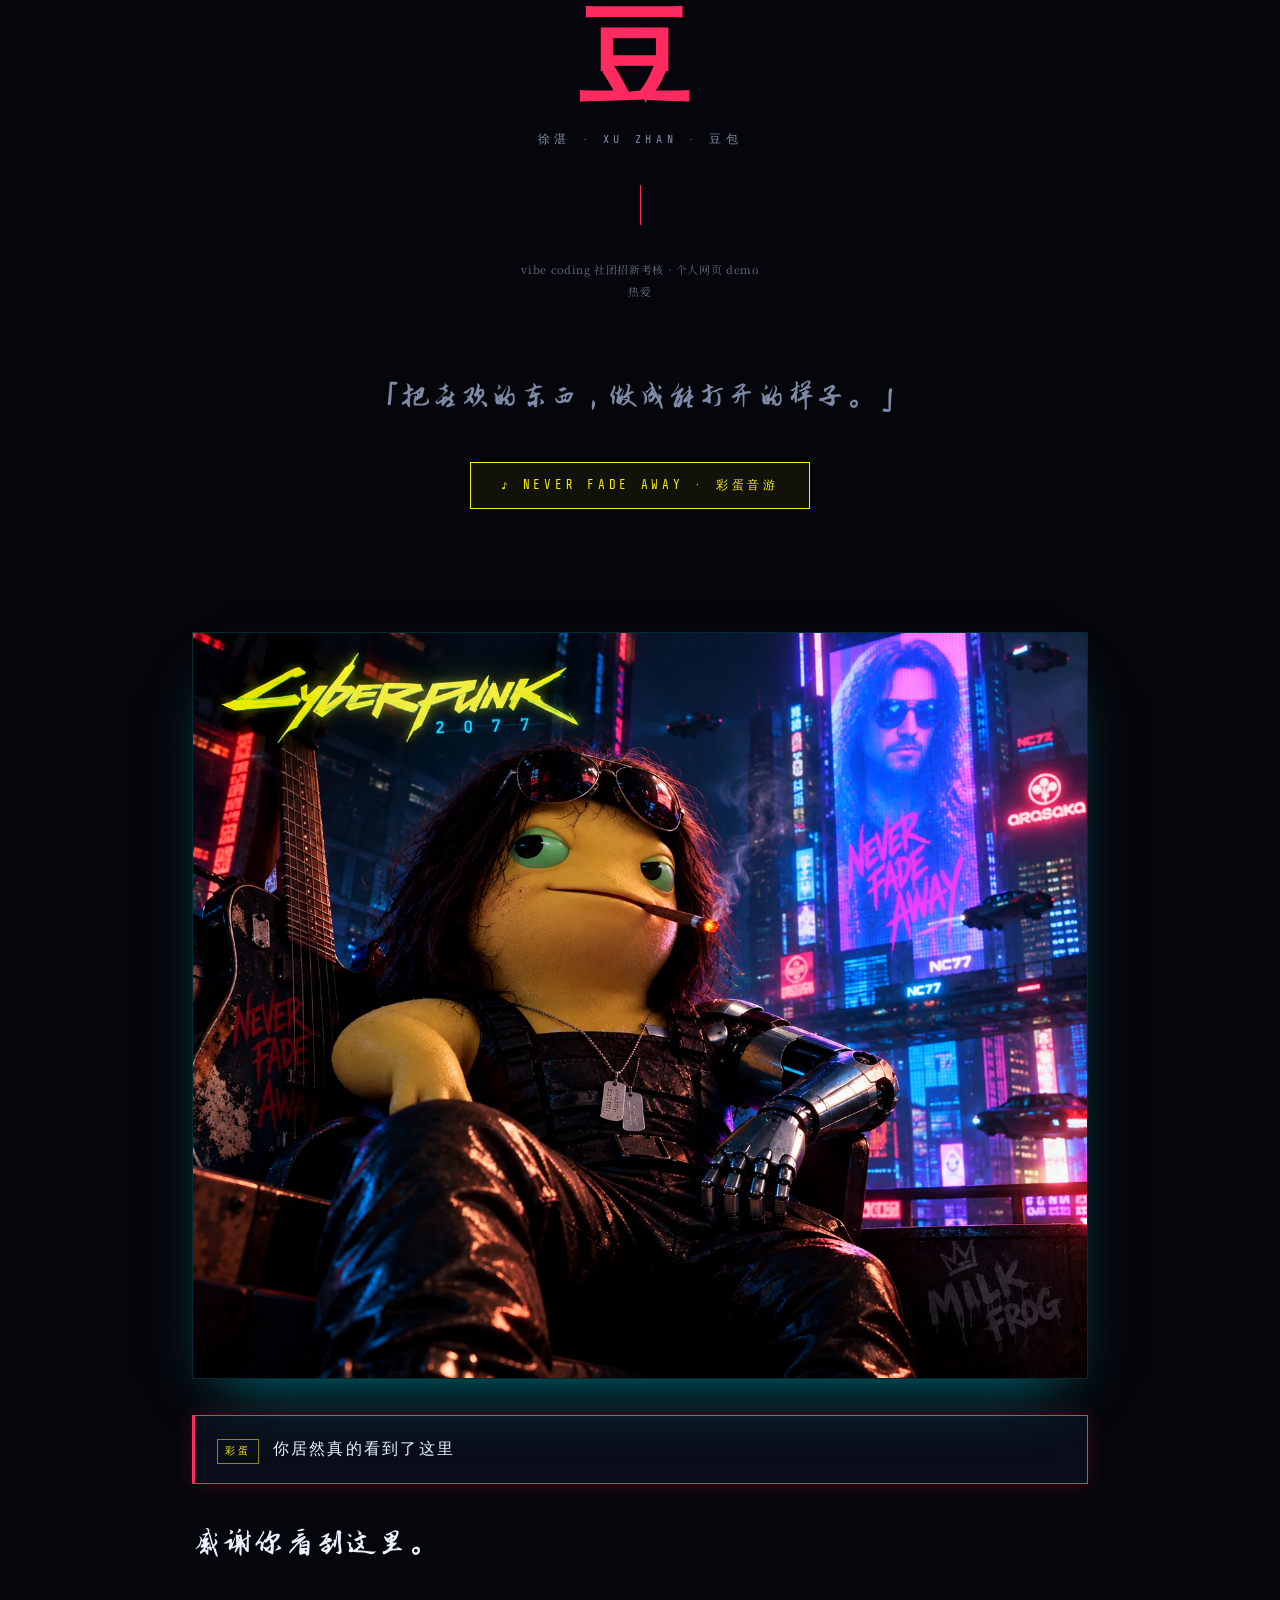
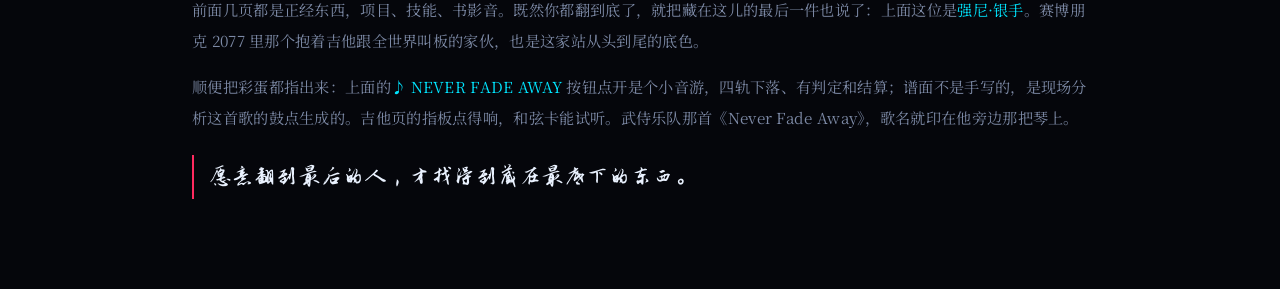
==== commit ce74059c: "音游：优化打击感与帧率，重写频带包络检测 - 打击感：判定线冲击条、屏震、加色闪光、分层打击音，鼓点/重音加权计分 - 连击/分数被敲到时弹动（.pop 动画） - 帧率：DPR 上限降至 1.75、" ====
--- a/index.html
+++ b/index.html
@@ -7,7 +7,7 @@
 <link rel="preconnect" href="https://fonts.googleapis.com">
 <link rel="preconnect" href="https://fonts.gstatic.com" crossorigin>
 <link href="https://fonts.googleapis.com/css2?family=Ma+Shan+Zheng&family=Noto+Serif+SC:wght@400;600;900&family=Orbitron:wght@600;900&family=Rajdhani:wght@500;700&family=Share+Tech+Mono&display=swap" rel="stylesheet">
-<link rel="stylesheet" href="css/style.css?v=3">
+<link rel="stylesheet" href="css/style.css?v=4">
 </head>
 <body>
 <!-- 背景是两段预渲染的无缝循环动图：
@@ -540,6 +540,6 @@
     <button class="nf-close" id="nfClose" type="button" title="关闭">✕</button>
   </div>
 </div>
-<script src="js/main.js?v=21" defer></script>
+<script src="js/main.js?v=22" defer></script>
 </body>
 </html>
--- a/css/style.css
+++ b/css/style.css
@@ -991,3 +991,8 @@
 .nf-seg button:last-child{border-right:0}
 .nf-seg button:hover{color:var(--paper)}
 .nf-seg button.on{background:var(--red);color:#07080d;box-shadow:0 0 18px rgba(255,42,95,.4)}
+/* 打击感：连击/分数被敲到时弹一下 */
+.nf-combo.pop{animation:comboPop .3s var(--ease)}
+@keyframes comboPop{0%{transform:scale(1)}38%{transform:scale(1.24)}100%{transform:scale(1)}}
+.nf-score.pop{animation:scorePop .22s var(--ease)}
+@keyframes scorePop{0%{transform:scale(1)}45%{transform:scale(1.06)}100%{transform:scale(1)}}
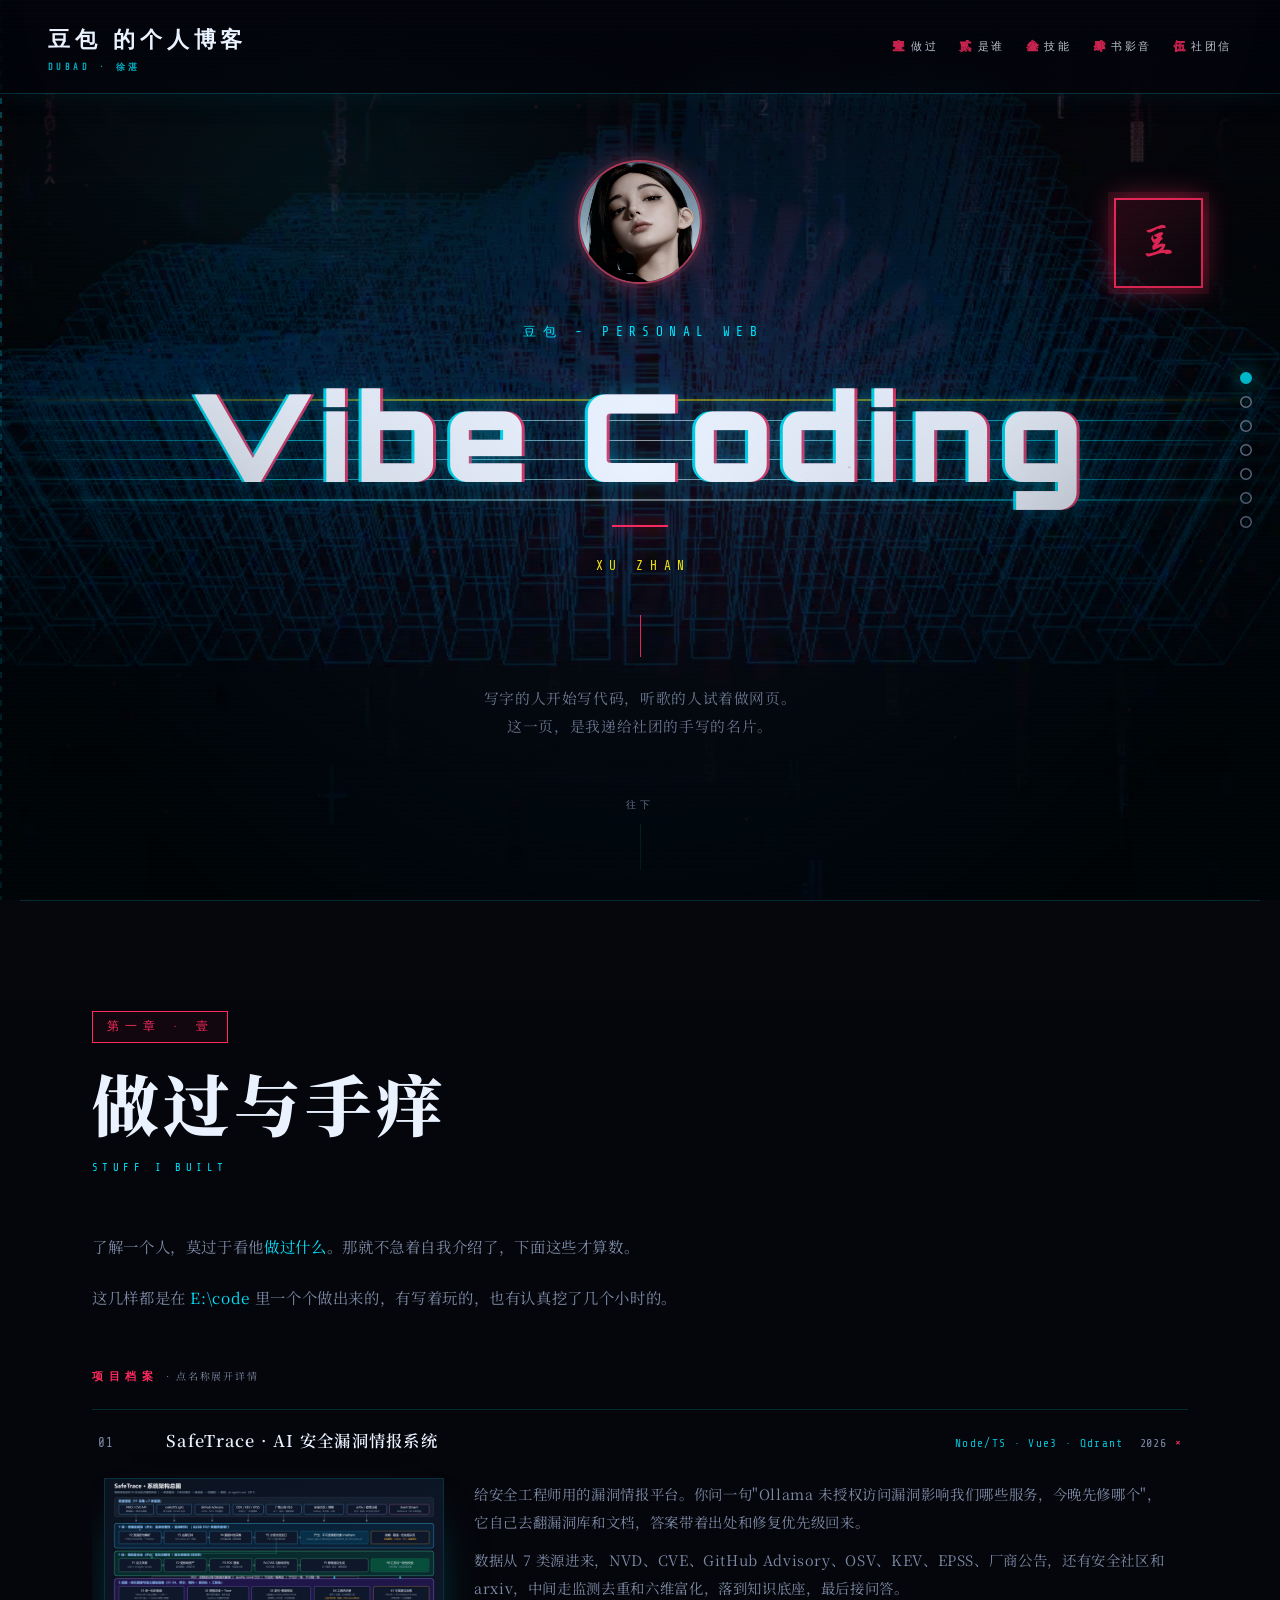
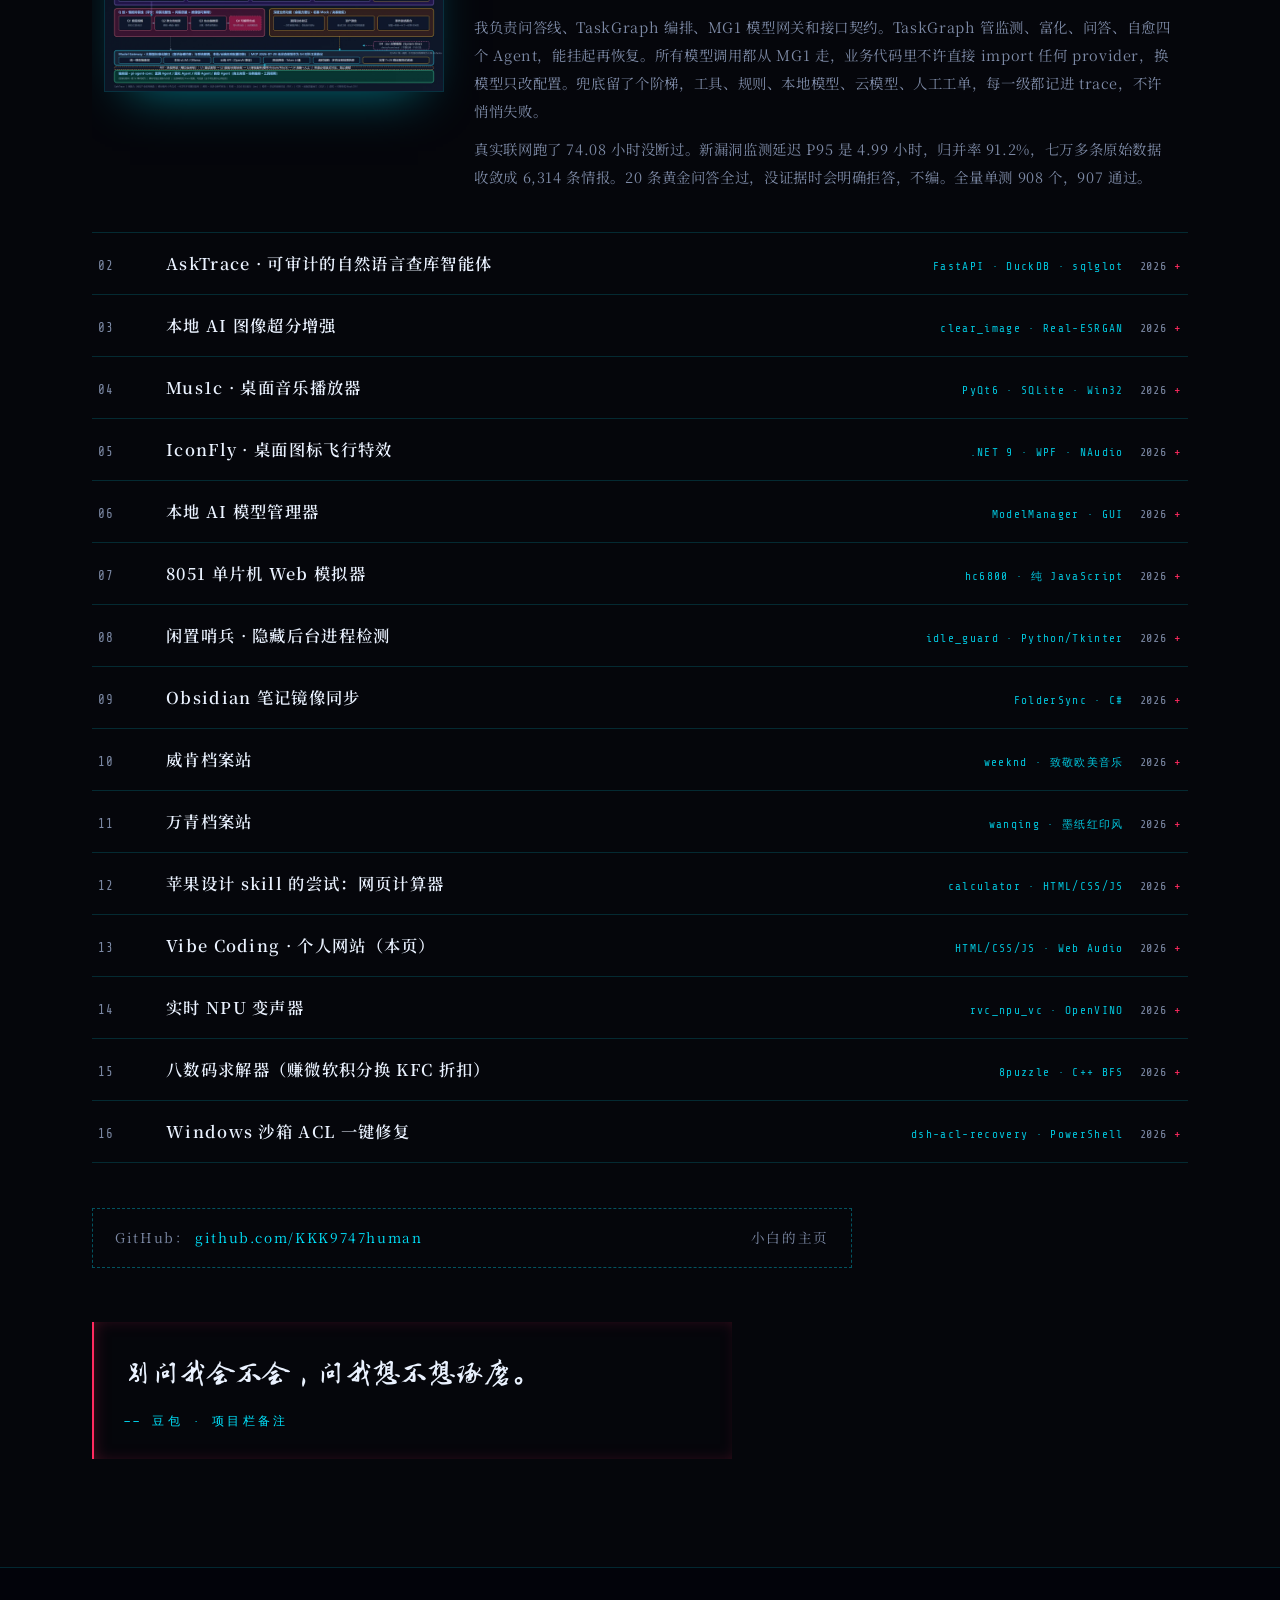
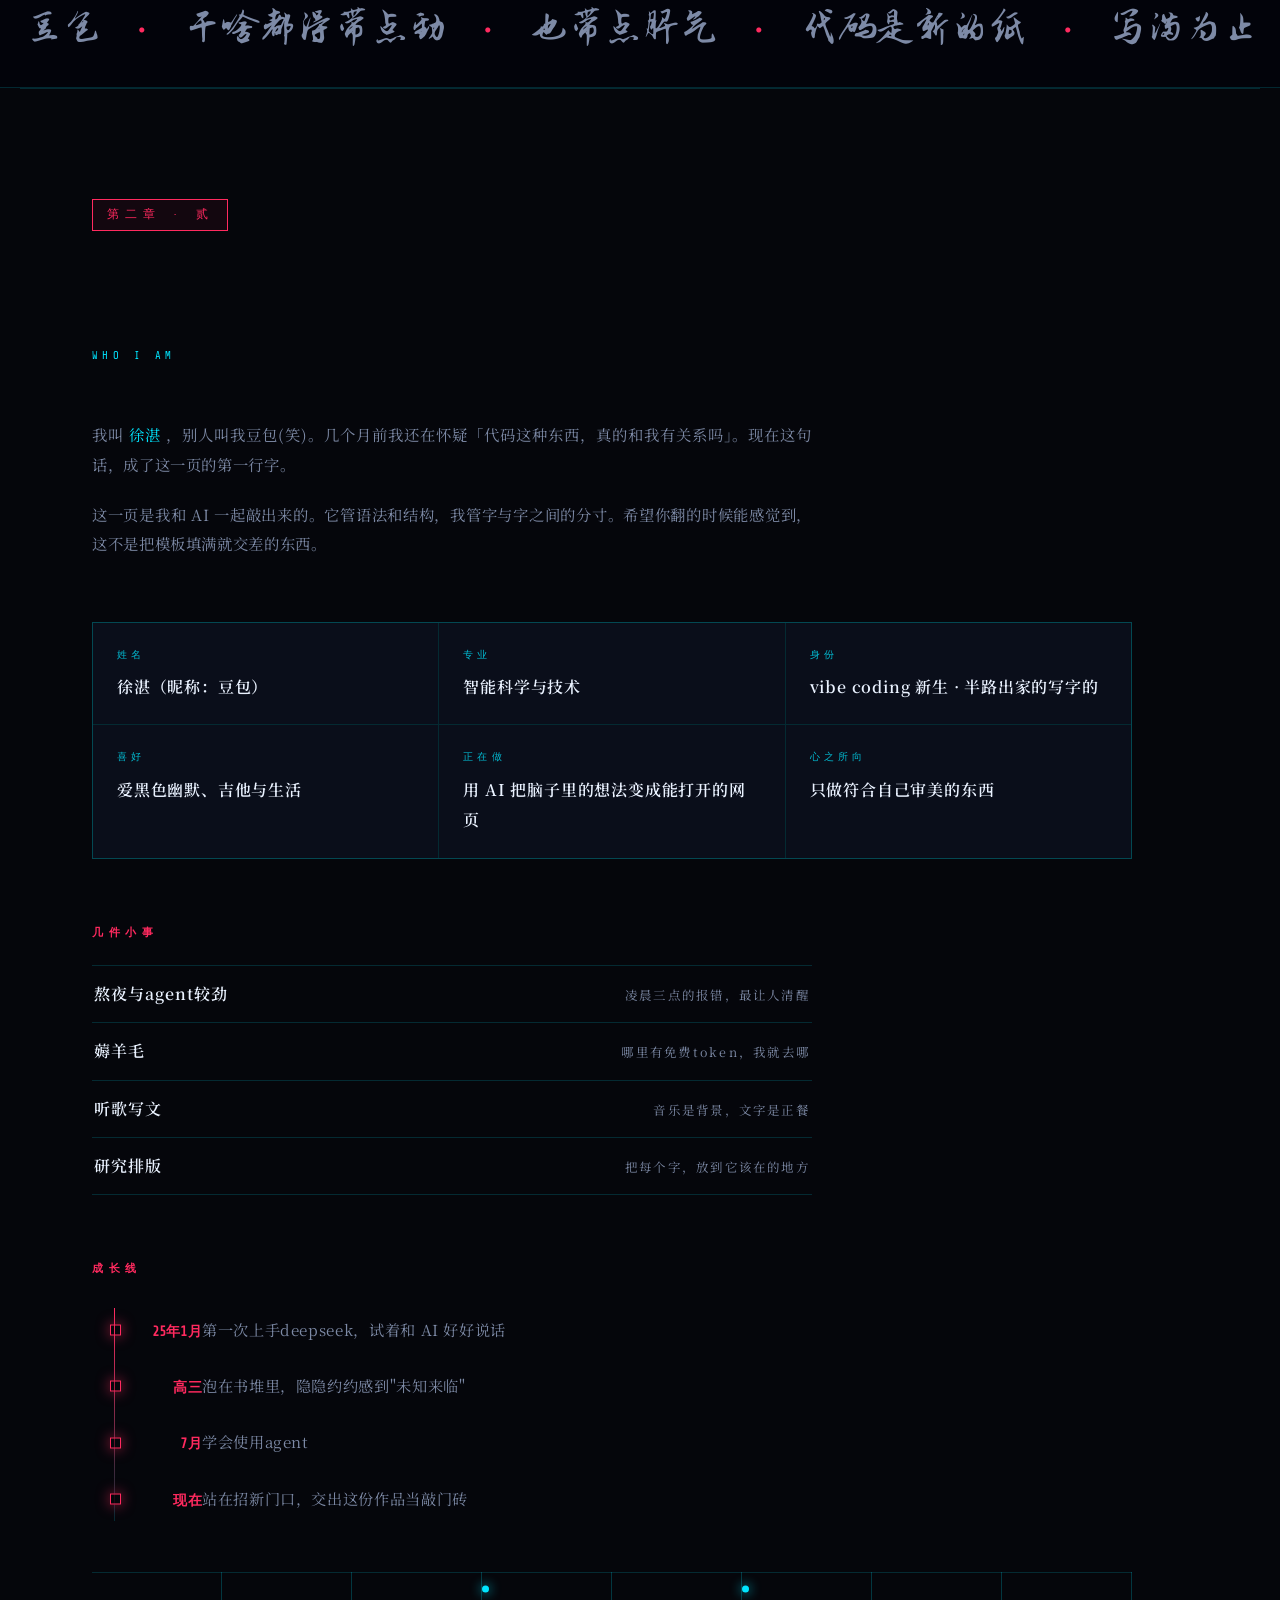
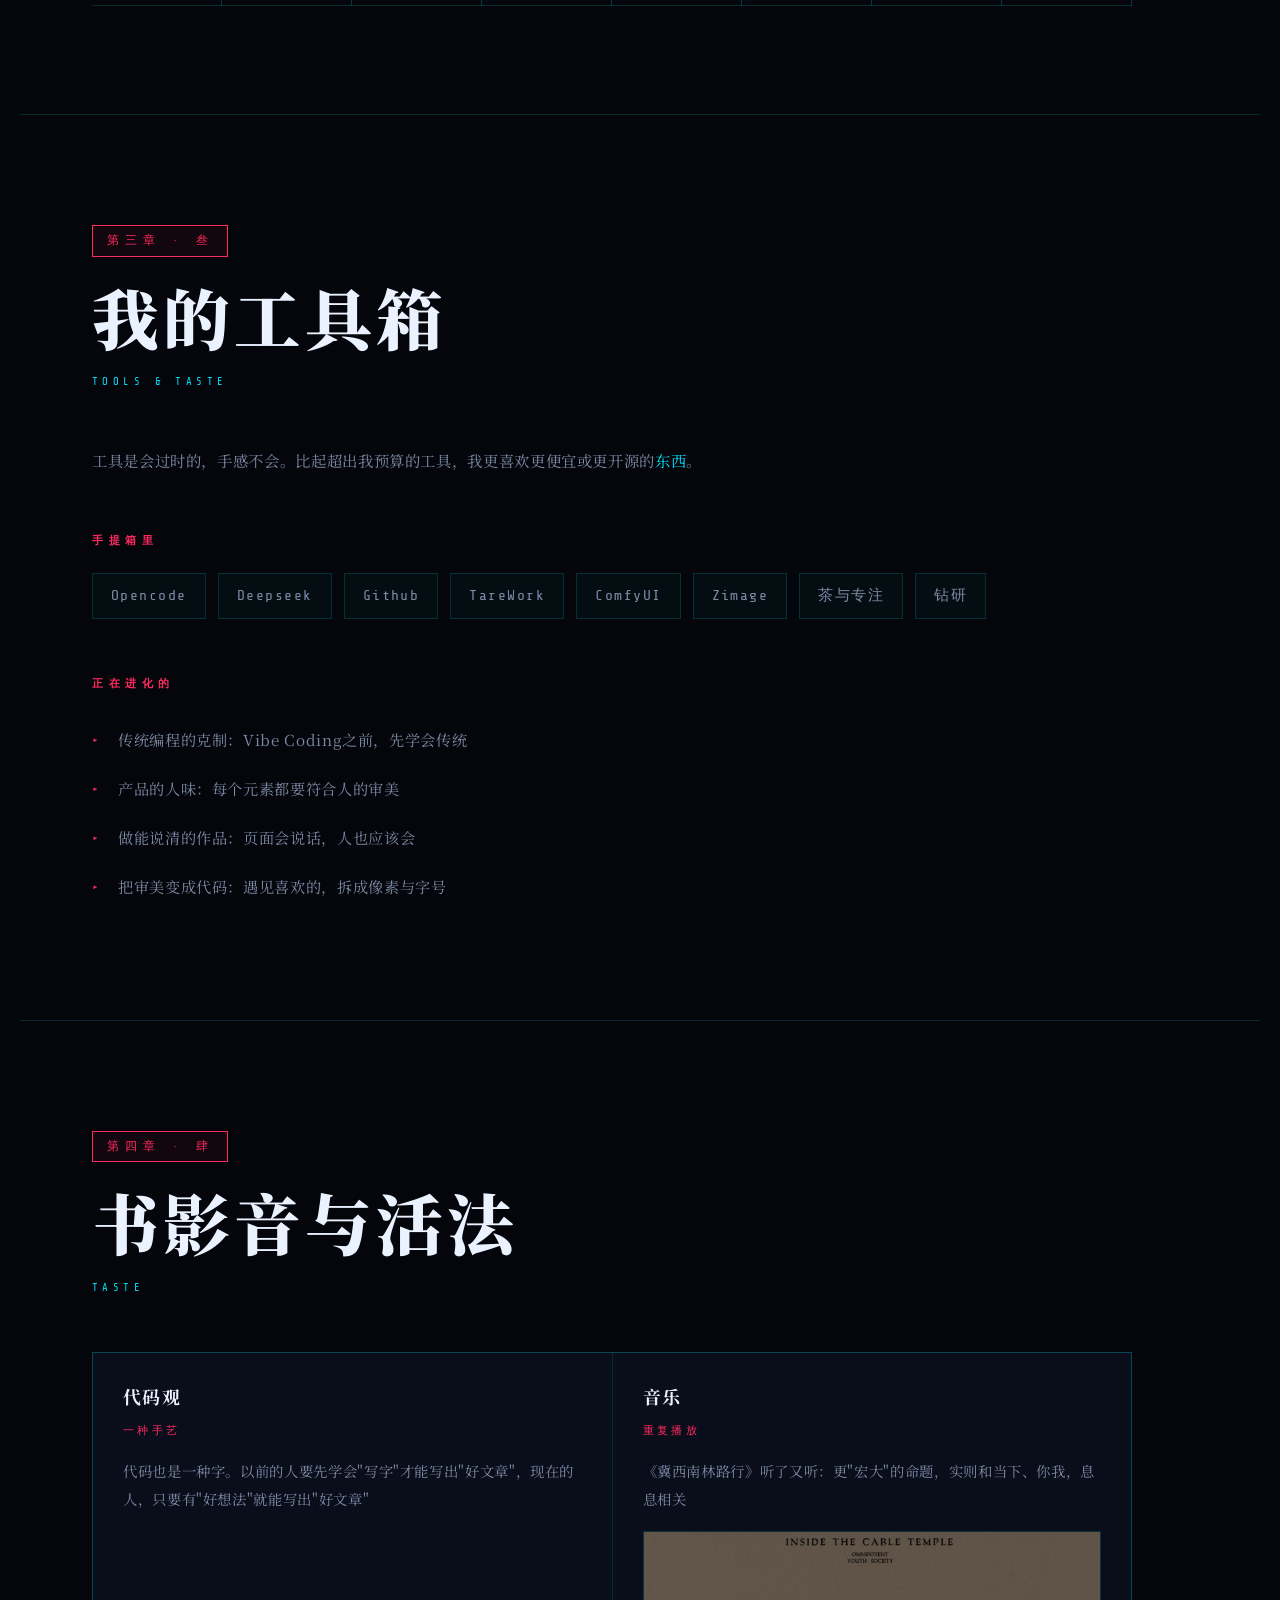
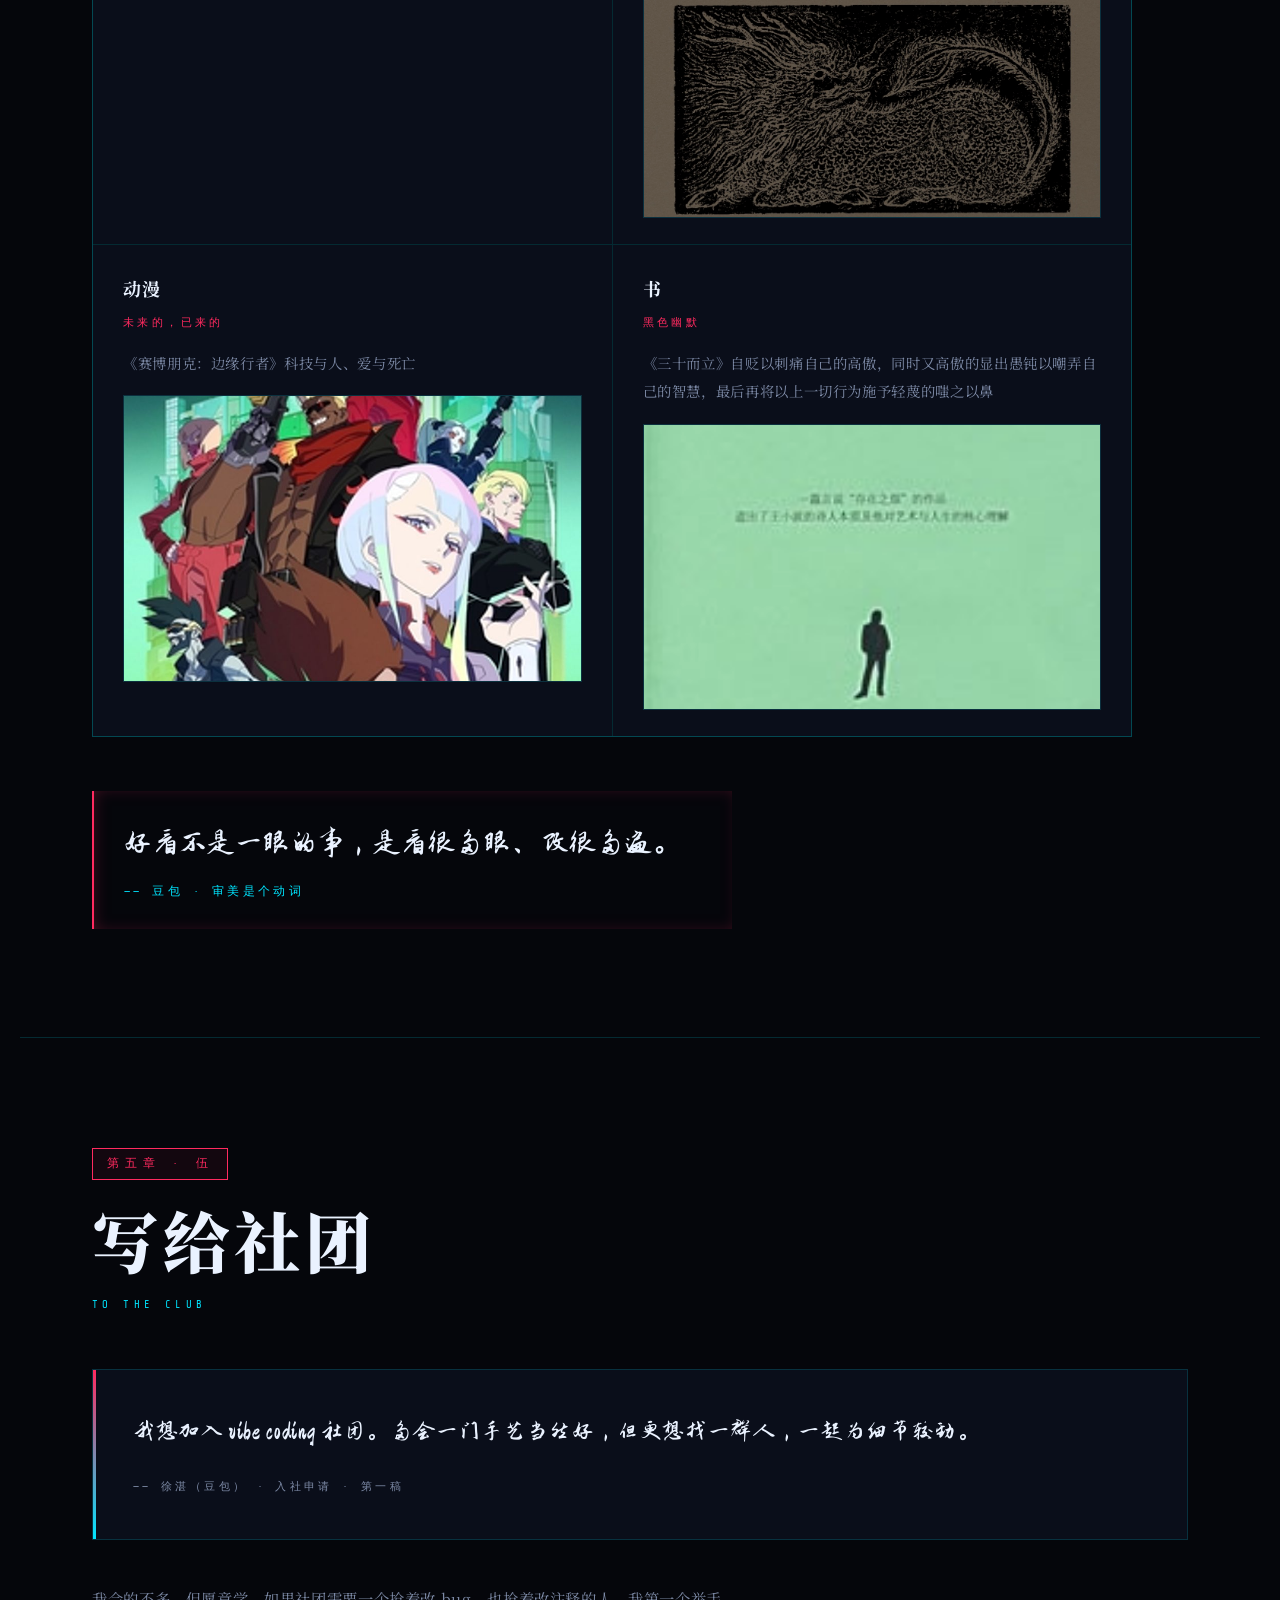
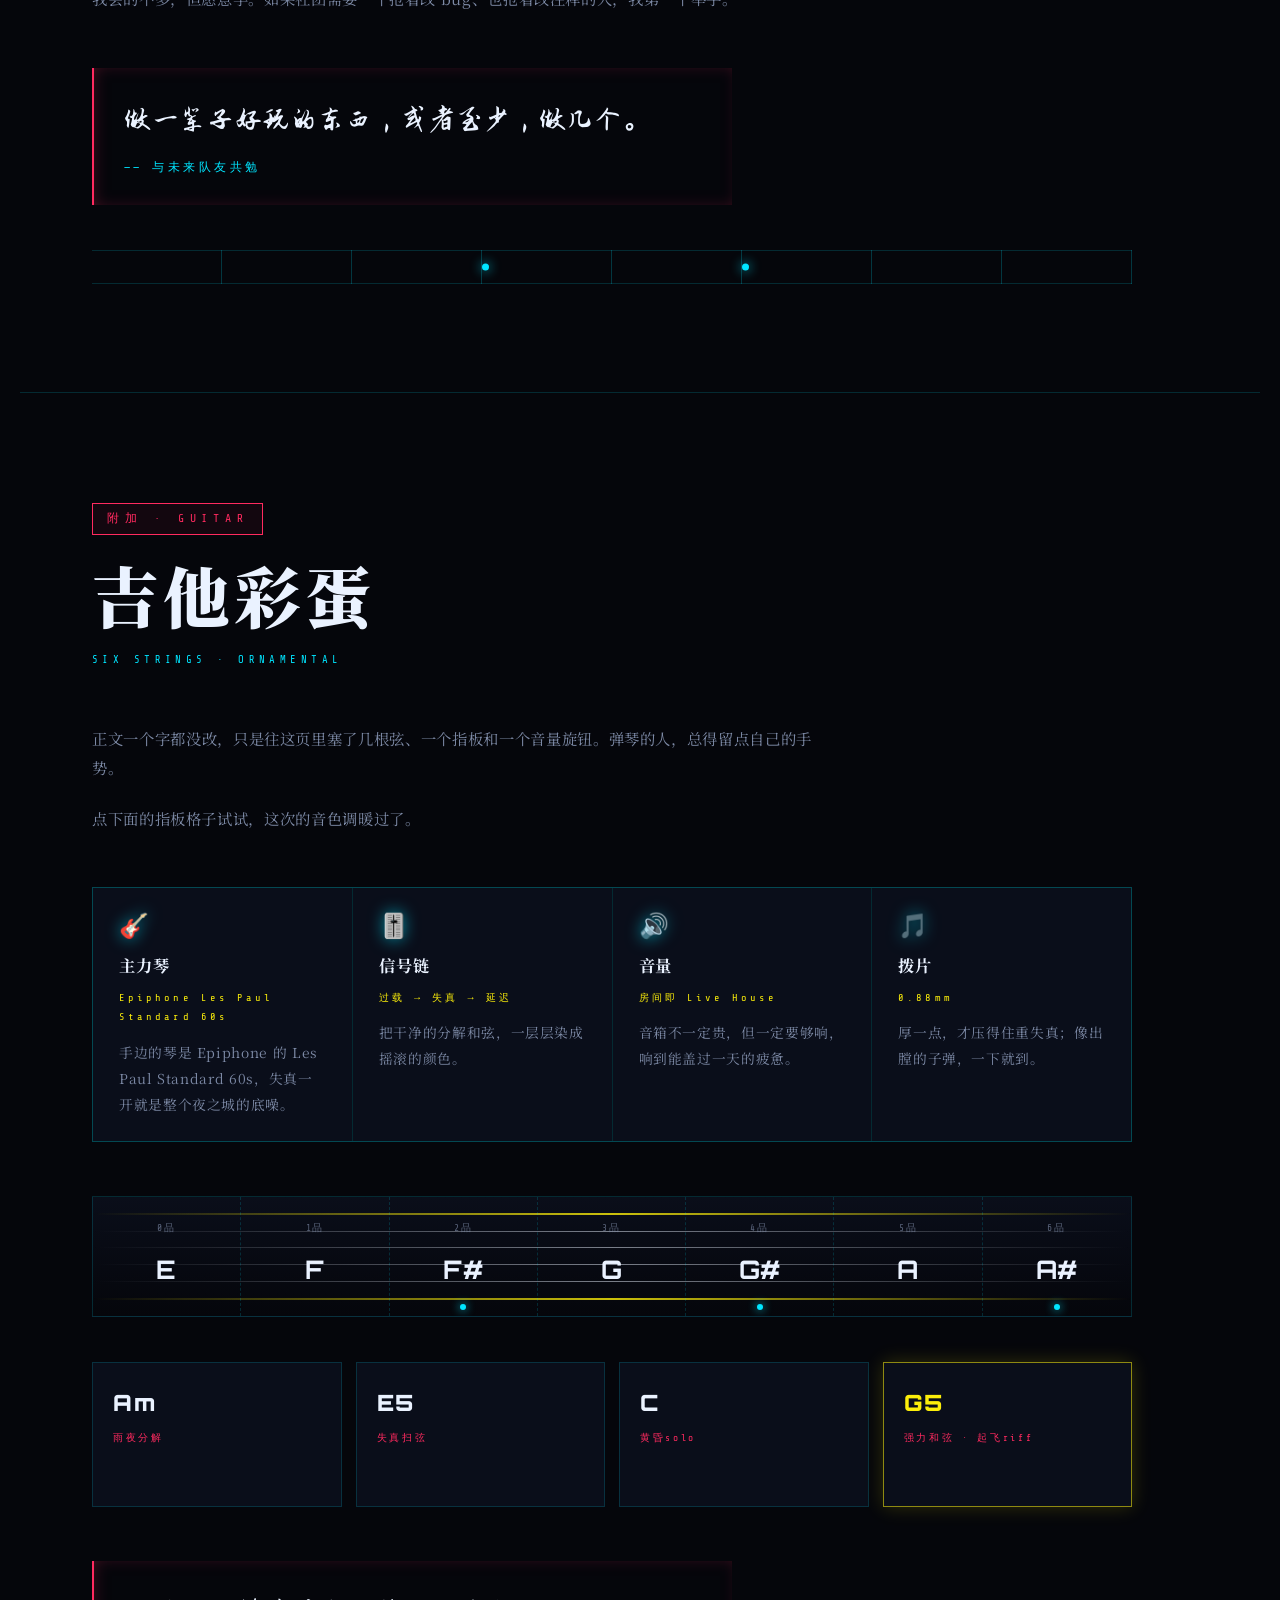
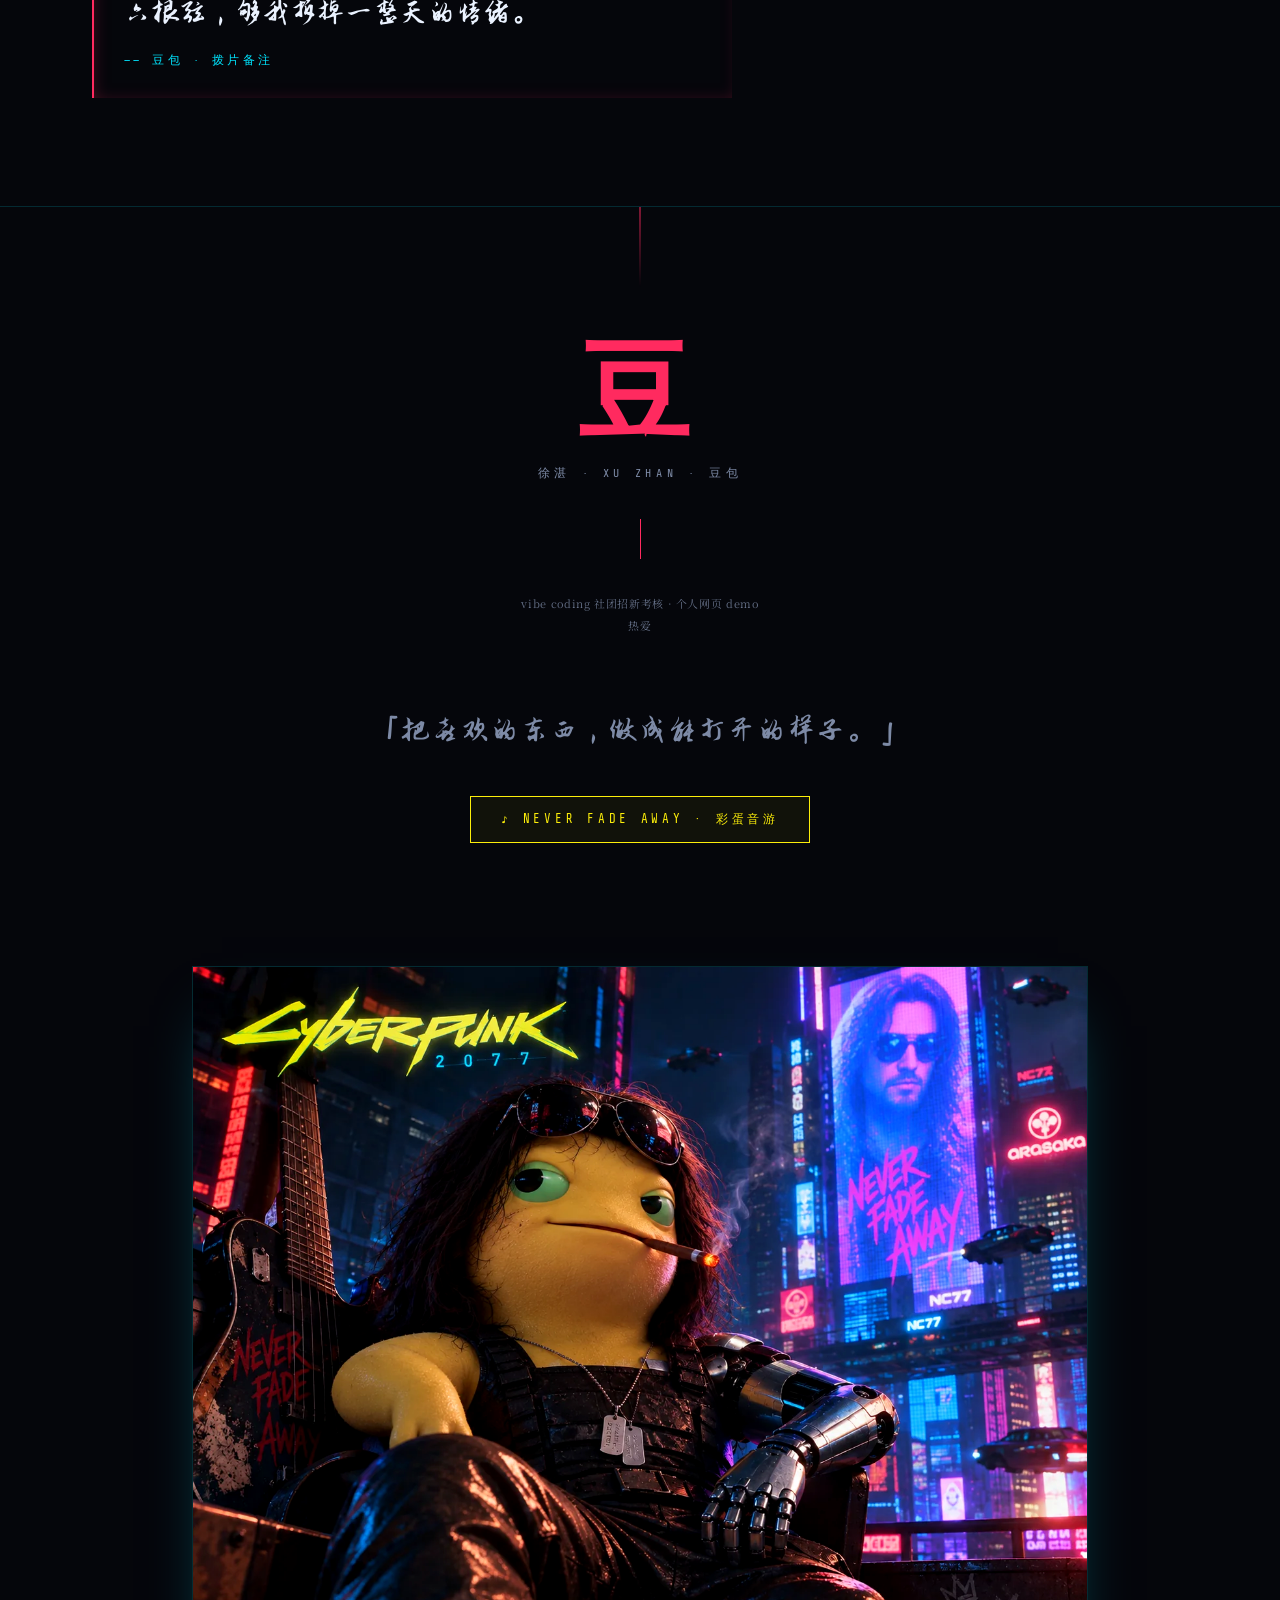
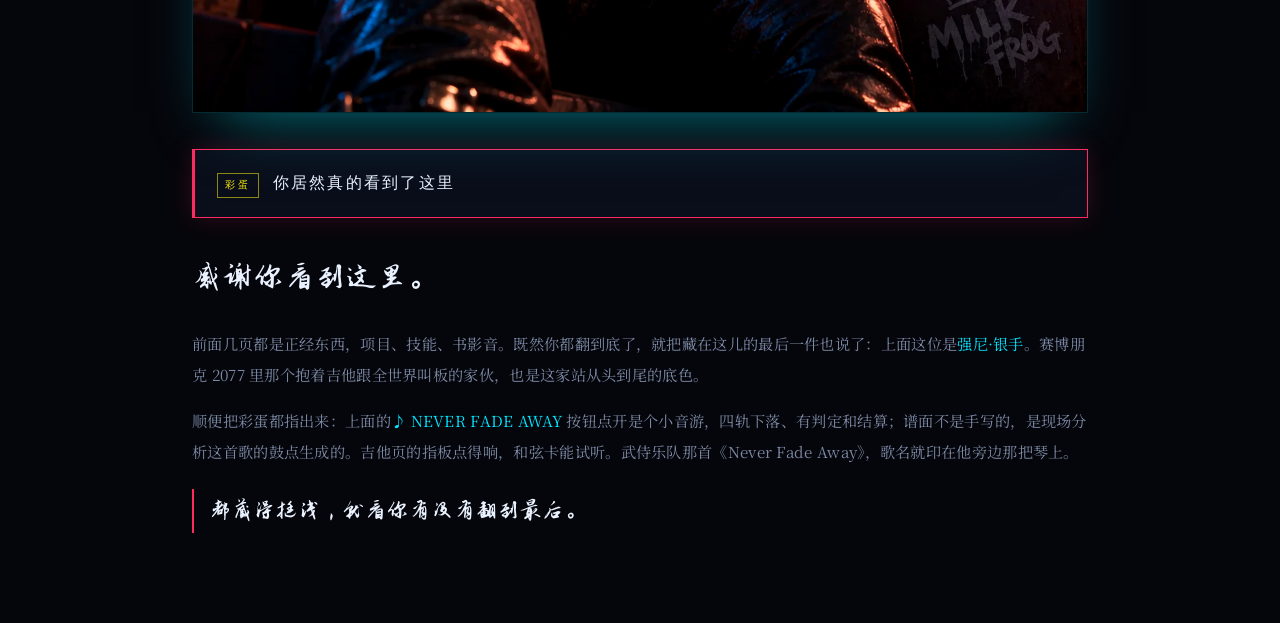
==== commit ebb6e30c: "项目档案配图与首页调整 - AskTrace 卡片补上系统架构总图，SafeTrace 换用原项目文件夹里的高清架构图 - 项目档案点标题展开，默认展开第一项，避免访客漏看 - 首页线框城市由绿转天蓝" ====
--- a/index.html
+++ b/index.html
@@ -7,13 +7,13 @@
 <link rel="preconnect" href="https://fonts.googleapis.com">
 <link rel="preconnect" href="https://fonts.gstatic.com" crossorigin>
 <link href="https://fonts.googleapis.com/css2?family=Ma+Shan+Zheng&family=Noto+Serif+SC:wght@400;600;900&family=Orbitron:wght@600;900&family=Rajdhani:wght@500;700&family=Share+Tech+Mono&display=swap" rel="stylesheet">
-<link rel="stylesheet" href="css/style.css?v=4">
+<link rel="stylesheet" href="css/style.css?v=7">
 </head>
 <body>
 <!-- 背景是两段预渲染的无缝循环动图：
        #bgwall 字符乱码墙 —— 全页氛围，在最底层
        #bgloop 线框城市   —— 只在首屏可见，压在字符墙之上
-     赛博朋克调色：城市加了青色调，字符墙偏夜红。 -->
+     赛博朋克调色：城市转成天蓝色，字符墙偏夜红。 -->
 <img id="bgwall" class="bgwall" src="video/wall-loop.webp" alt="" aria-hidden="true">
 <img id="bgloop" class="bgloop" src="video/bg-loop.webp" alt="" aria-hidden="true">
 <div class="bg-scrim" aria-hidden="true"></div>
@@ -69,7 +69,7 @@
   </div>
   <div class="prose" data-reveal>
     <p>了解一个人，莫过于看他<em>做过什么</em>。那就不急着自我介绍了，下面这些才算数。</p>
-    <p>这几样是我在 <em>E:\code</em> 里真刀真枪做出来的：有写着玩的，有认真挖了几个小时坑的。每一样都教会我一件事。</p>
+    <p>这几样都是在 <em>E:\code</em> 里一个个做出来的，有写着玩的，也有认真挖了几个小时的。</p>
   </div>
   <div class="tracks" data-reveal>
     <p class="block-label">项目档案<span class="hint">· 点名称展开详情</span></p>
@@ -88,7 +88,7 @@
           <span class="t-no">02</span><b>AskTrace · 可审计的自然语言查库智能体</b><i>FastAPI · DuckDB · sqlglot</i><span class="t-t">2026<span class="caret">+</span></span>
         </div>
         <div class="t-detail">
-          <span class="td-ph">截图待补</span>
+          <img class="no-filter" src="img/asktrace.webp" alt="AskTrace 系统架构总图" loading="lazy">
           <div class="td-text"><p>把业务问题变成取数答案。流程是：检索相关的表，让大模型写出只读 SQL，做语法校验并限制行数，再执行。每一步都留 trace，答错了能查到是哪一步出的问题。</p><p>检索这块做了三级漏斗，先用词法召回一批候选表，让大模型精排，最后沿着外键把关联表一起带进来。SQL 安全上了两道锁：sqlglot 做 AST 只读校验并注入 LIMIT，DuckDB 本身也用只读方式打开。答不出来的时候会明确反问，分清是"没找到合适的表"还是"问题太含糊"，不会硬猜一个结果给你。</p><p>后端垂直切片已经跑通，约 73 个测试用例。TypeScript 编排层和前端还没做。</p></div>
         </div>
       </li>
@@ -336,7 +336,7 @@
 
   </div>
   <div class="quote" data-reveal>
-    <blockquote>好看的背面是耐心，耐心的背面是真心。</blockquote>
+    <blockquote>好看不是一眼的事，是看很多眼、改很多遍。</blockquote>
     <cite>—— 豆包 · 审美是个动词</cite>
   </div>
 </section>
@@ -349,7 +349,7 @@
     <span class="chap-en">TO THE CLUB</span>
   </div>
   <div class="essay" data-reveal>
-    <p>我想加入 vibe coding 社团，不是为了会说一句「我会写网页」，而是想和一群愿意为细节较劲的人待在一起。</p>
+    <p>我想加入 vibe coding 社团。多会一门手艺当然好，但更想找一群人，一起为细节较劲。</p>
     <cite>—— 徐湛（豆包） · 入社申请 · 第一稿</cite>
   </div>
   <div class="prose" data-reveal data-delay="1">
@@ -380,8 +380,8 @@
   <div class="gear" data-reveal>
     <div class="gear-item">
       <span class="g-ico">🎸</span>
-      <b>主力琴</b><span class="g-role">电吉他 · 六弦</span>
-      <p>一把入门电吉他，失真一开就是整个夜之城的底噪。</p>
+      <b>主力琴</b><span class="g-role">Epiphone Les Paul Standard 60s</span>
+      <p>手边的琴是 Epiphone 的 Les Paul Standard 60s，失真一开就是整个夜之城的底噪。</p>
     </div>
     <div class="gear-item">
       <span class="g-ico">🎚️</span>
@@ -452,7 +452,7 @@
     <p class="eg-thanks">感谢你看到这里。</p>
     <p>前面几页都是正经东西，项目、技能、书影音。既然你都翻到底了，就把藏在这儿的最后一件也说了：上面这位是<em>强尼·银手</em>。赛博朋克 2077 里那个抱着吉他跟全世界叫板的家伙，也是这家站从头到尾的底色。</p>
     <p>顺便把彩蛋都指出来：上面的<em>♪ NEVER FADE AWAY</em> 按钮点开是个小音游，四轨下落、有判定和结算；谱面不是手写的，是现场分析这首歌的鼓点生成的。吉他页的指板点得响，和弦卡能试听。武侍乐队那首《Never Fade Away》，歌名就印在他旁边那把琴上。</p>
-    <p class="eg-last">愿意翻到最后的人，才找得到藏在最底下的东西。</p>
+    <p class="eg-last">都藏得挺浅，就看你有没有翻到最后。</p>
   </div>
 </section>
 <!-- =====================================================================
@@ -484,6 +484,11 @@
         <div class="nf-prog"><i id="nfProg"></i></div>
       </div>
       <div class="nf-hud">
+        <div class="nf-av" id="nfAv">
+          <canvas class="nf-av-ring" id="nfAvRing" aria-hidden="true"></canvas>
+          <img class="nf-av-pic" src="img/v-avatar.jpg" alt="V 头像">
+          <span class="nf-av-tag" aria-hidden="true">V</span>
+        </div>
         <div class="nf-score-title">SCORE</div>
         <div class="nf-score" id="nfScore">0</div>
         <div class="nf-combo" id="nfCombo">0<small style="font-size:.6rem;color:var(--paper-dim)"> COMBO</small></div>
@@ -540,6 +545,6 @@
     <button class="nf-close" id="nfClose" type="button" title="关闭">✕</button>
   </div>
 </div>
-<script src="js/main.js?v=22" defer></script>
+<script src="js/main.js?v=28" defer></script>
 </body>
 </html>
--- a/css/style.css
+++ b/css/style.css
@@ -749,7 +749,9 @@
 .bgloop{
   position:fixed;inset:0;z-index:1;pointer-events:none;
   width:100%;height:100%;object-fit:cover;
-  filter:hue-rotate(160deg) saturate(1.5) contrast(1.06) brightness(.9);
+  /* 底图本身是品红色霓虹，160deg 会转成绿色；210deg 落在天蓝色，
+     和全站的青/红调子接得上。 */
+  filter:hue-rotate(210deg) saturate(1.35) contrast(1.06) brightness(.92);
   opacity:.85;
   transition:opacity .7s var(--ease),visibility .7s;
   visibility:hidden;opacity:0;
@@ -866,8 +868,11 @@
 .nf-title{font-family:var(--tech);font-weight:900;font-size:1.35rem;letter-spacing:.24em;color:var(--paper);text-shadow:0 0 18px rgba(255,42,95,.55)}
 .nf-title em{font-style:normal;color:var(--red)}
 .nf-side{font-family:var(--mono);font-size:.6rem;letter-spacing:.3em;color:var(--cyan);white-space:nowrap}
-.nf-body{position:relative;display:grid;grid-template-columns:minmax(0,1fr) 220px}
-.nf-arena{position:relative;min-height:420px;overflow:hidden;border-right:1px solid var(--line)}
+.nf-body{position:relative;display:grid;grid-template-columns:minmax(0,1fr) 220px;min-height:0}
+/* min-height:0 是必须的：默认 grid 行不会小于内容的 min-content，
+   HUD 一长就把 arena 一起撑高，判定线（arena 的 78%）会被 .nf-box 的
+   overflow:hidden 裁到可视区外 —— 表现就是「游戏里看不到判定线」。 */
+.nf-arena{position:relative;min-height:0;overflow:hidden;border-right:1px solid var(--line)}
 /* 下落音符画布：铺满 arena，压在轨道虚线之上、判定线与歌词之下。
    HTML 里原本缺这个 canvas，JS 裸调用 getContext 直接抛异常，
    整个 nfGame 初始化中断 —— 这就是「点音游没反应」的根因。 */
@@ -924,6 +929,7 @@
 .nf-hud{
   padding:18px 18px;display:flex;flex-direction:column;gap:12px;
   font-family:var(--mono);border-left:1px solid rgba(0,229,255,.08);
+  min-height:0;overflow-y:auto;overscroll-behavior:contain;
 }
 .nf-score-title,.nf-acc-title,.nf-stat{display:flex;justify-content:space-between;font-size:.6rem;letter-spacing:.26em;color:var(--paper-dim)}
 .nf-score{font-size:2rem;font-weight:600;color:var(--paper);letter-spacing:.04em;font-variant-numeric:tabular-nums}
@@ -932,6 +938,23 @@
 .nf-stat b{color:var(--paper);font-weight:600;font-variant-numeric:tabular-nums}
 .nf-stat b.red{color:var(--red)}
 .nf-hud .nf-how{font-family:var(--serif);font-size:.78rem;line-height:1.9;color:var(--paper-dim);margin-top:auto;letter-spacing:.04em}
+
+/* HUD 顶部的 V 头像：外圈线条由 canvas 按音频频谱实时画出来 */
+.nf-av{position:relative;width:128px;height:128px;flex:none;margin:2px auto 6px}
+.nf-av-pic{
+  position:absolute;left:50%;top:50%;width:76px;height:76px;transform:translate(-50%,-50%);
+  border-radius:50%;object-fit:cover;
+  border:2px solid var(--red);filter:saturate(.92) contrast(1.06);
+  box-shadow:0 0 20px rgba(255,42,95,.45),0 0 0 3px rgba(255,42,95,.12);
+}
+.nf-av-ring{position:absolute;inset:0;display:block;width:100%;height:100%;pointer-events:none}
+.nf-av-tag{
+  position:absolute;left:50%;bottom:0;transform:translateX(-50%);
+  font-family:var(--tech);font-weight:900;font-size:.6rem;line-height:1.5;
+  padding:0 5px 0 8px;letter-spacing:.24em;text-indent:.24em;
+  color:var(--cyan);text-shadow:0 0 10px rgba(0,229,255,.85);
+  background:rgba(4,6,14,.88);border:1px solid rgba(0,229,255,.35);
+}
 
 .nf-menu,.nf-result{
   position:absolute;inset:0;z-index:20;
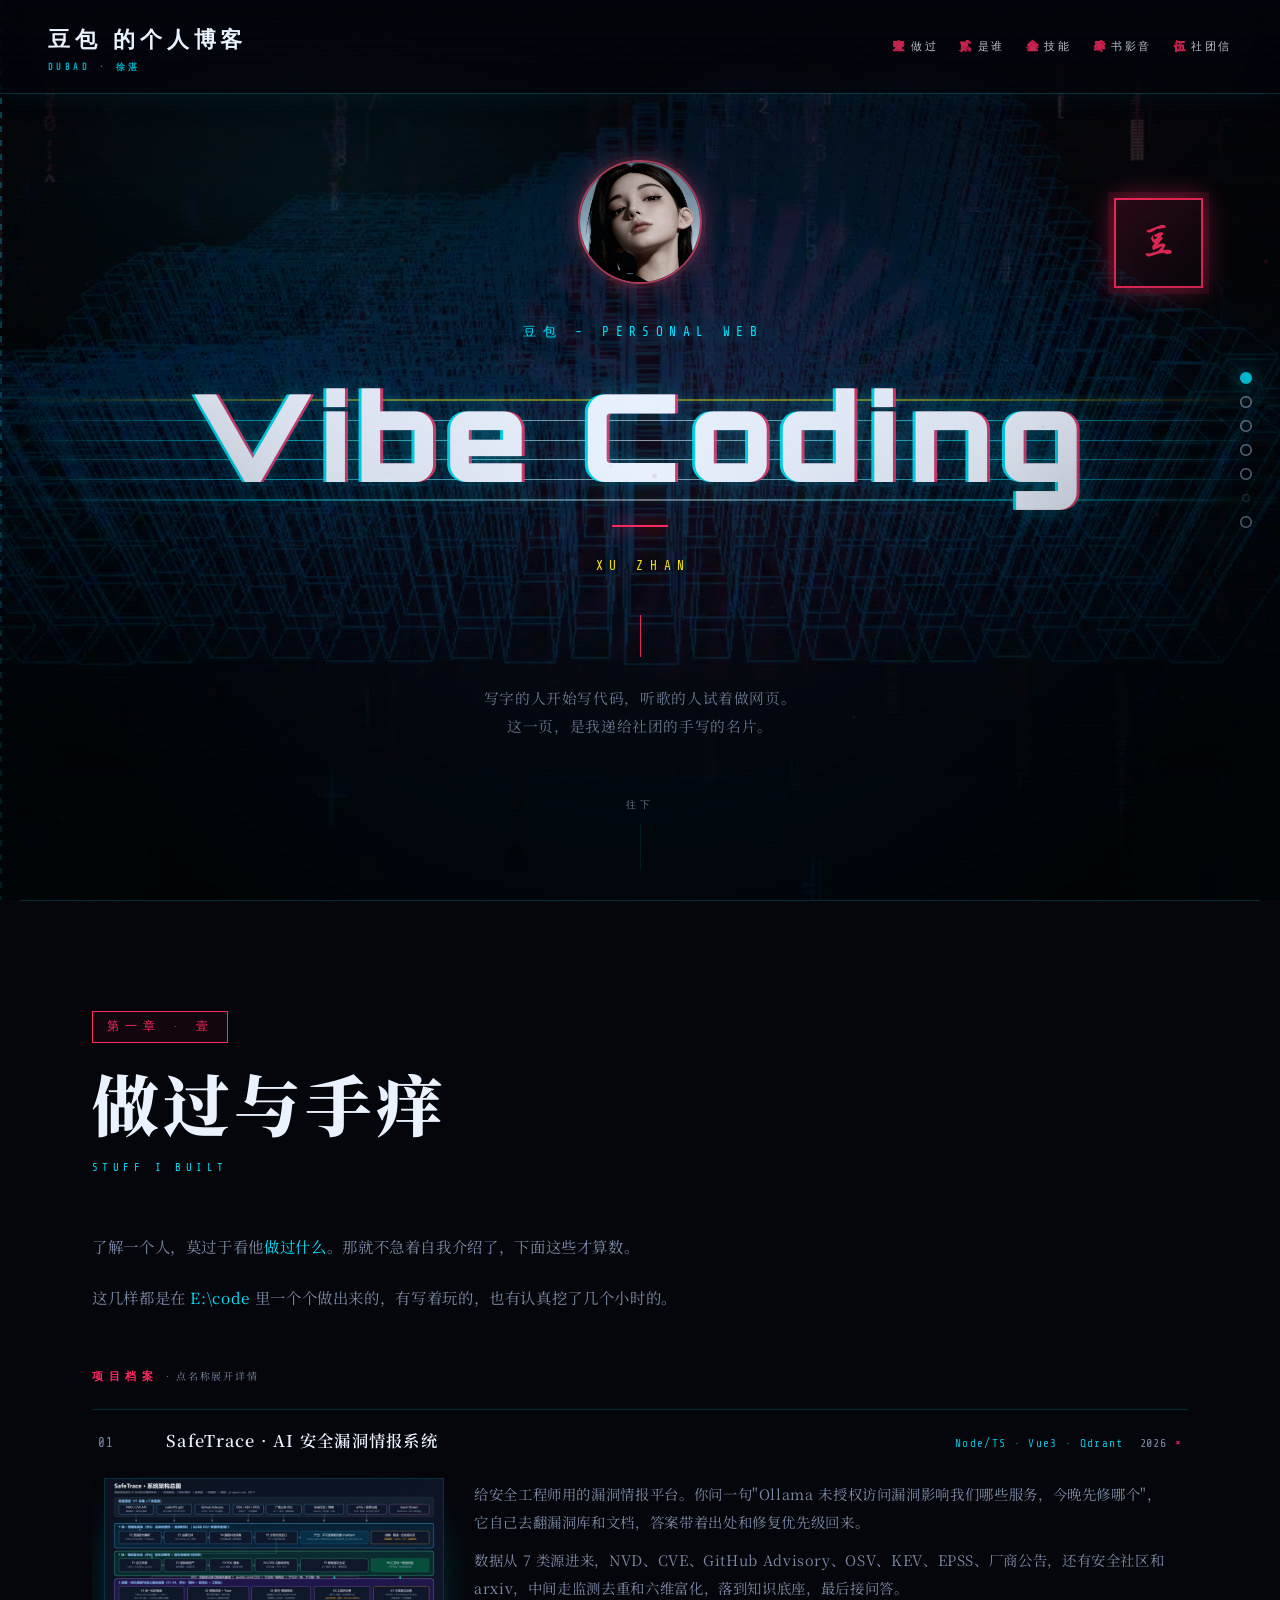
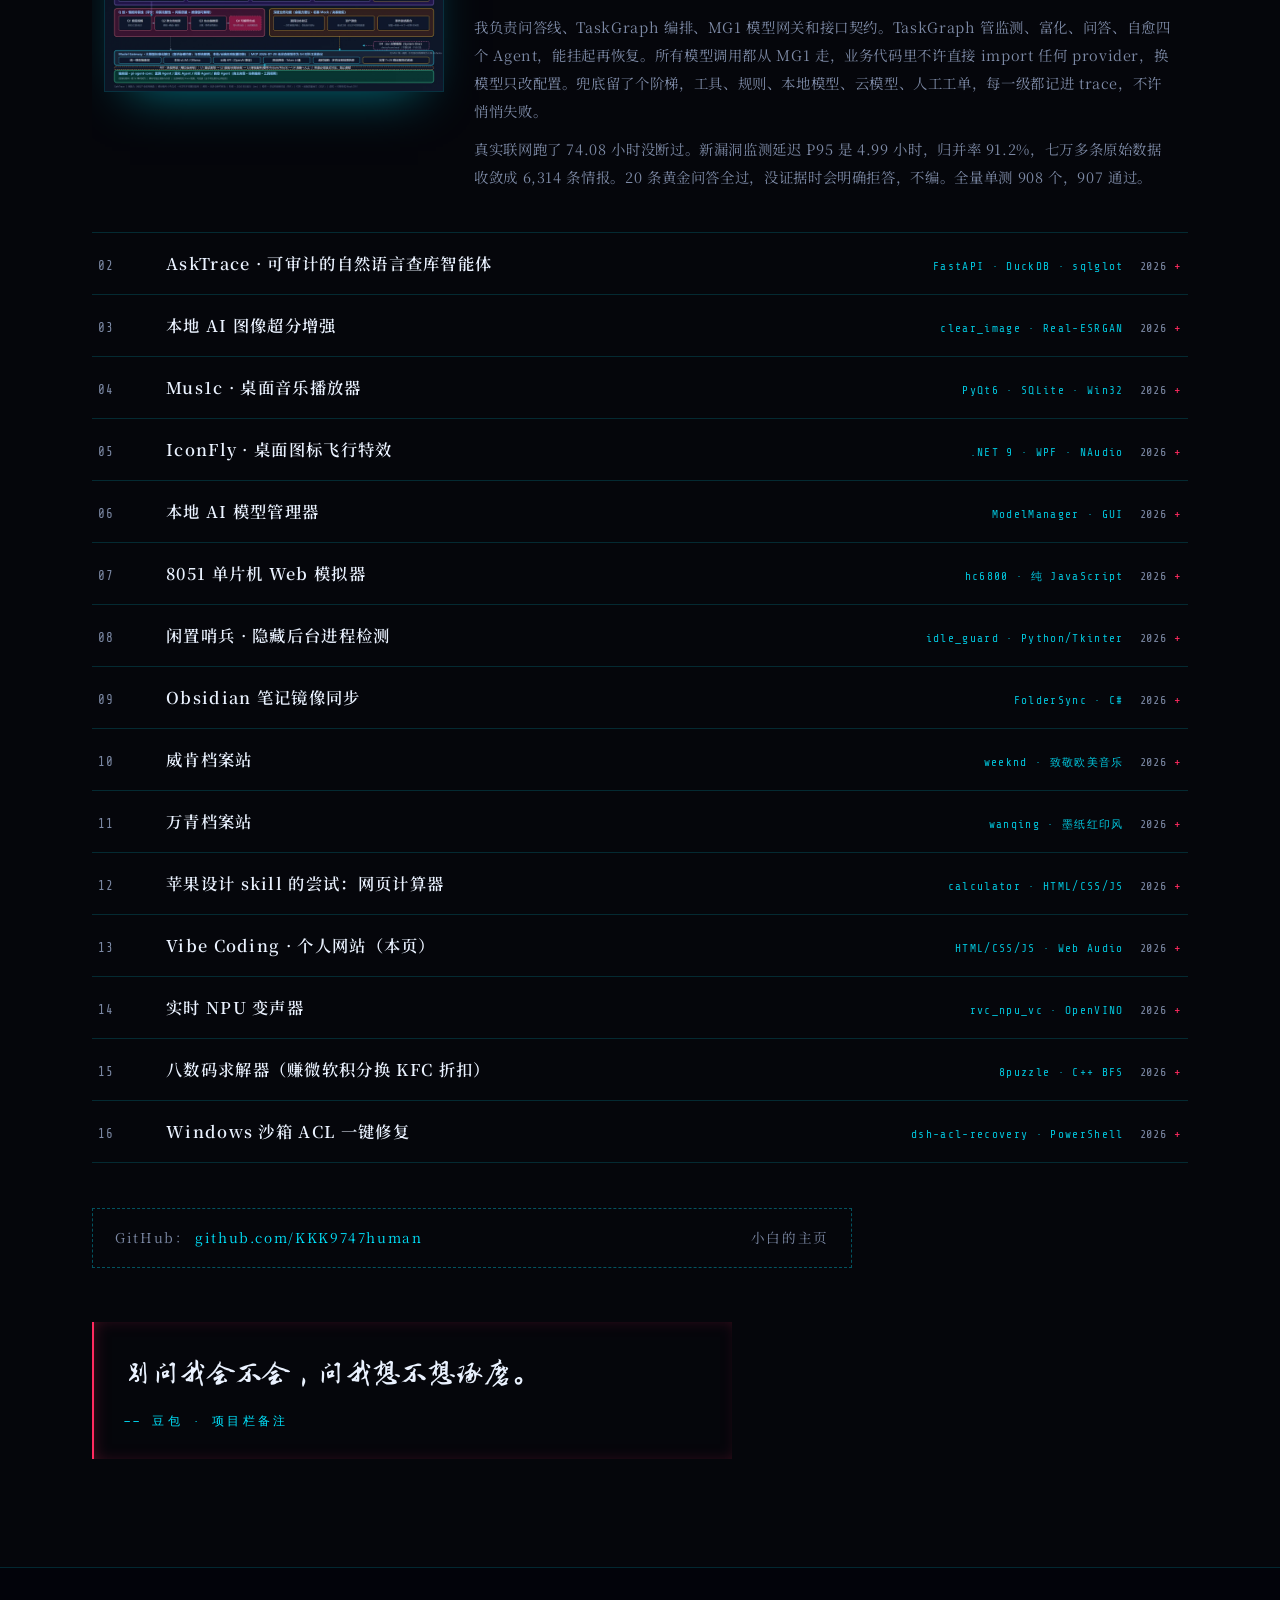
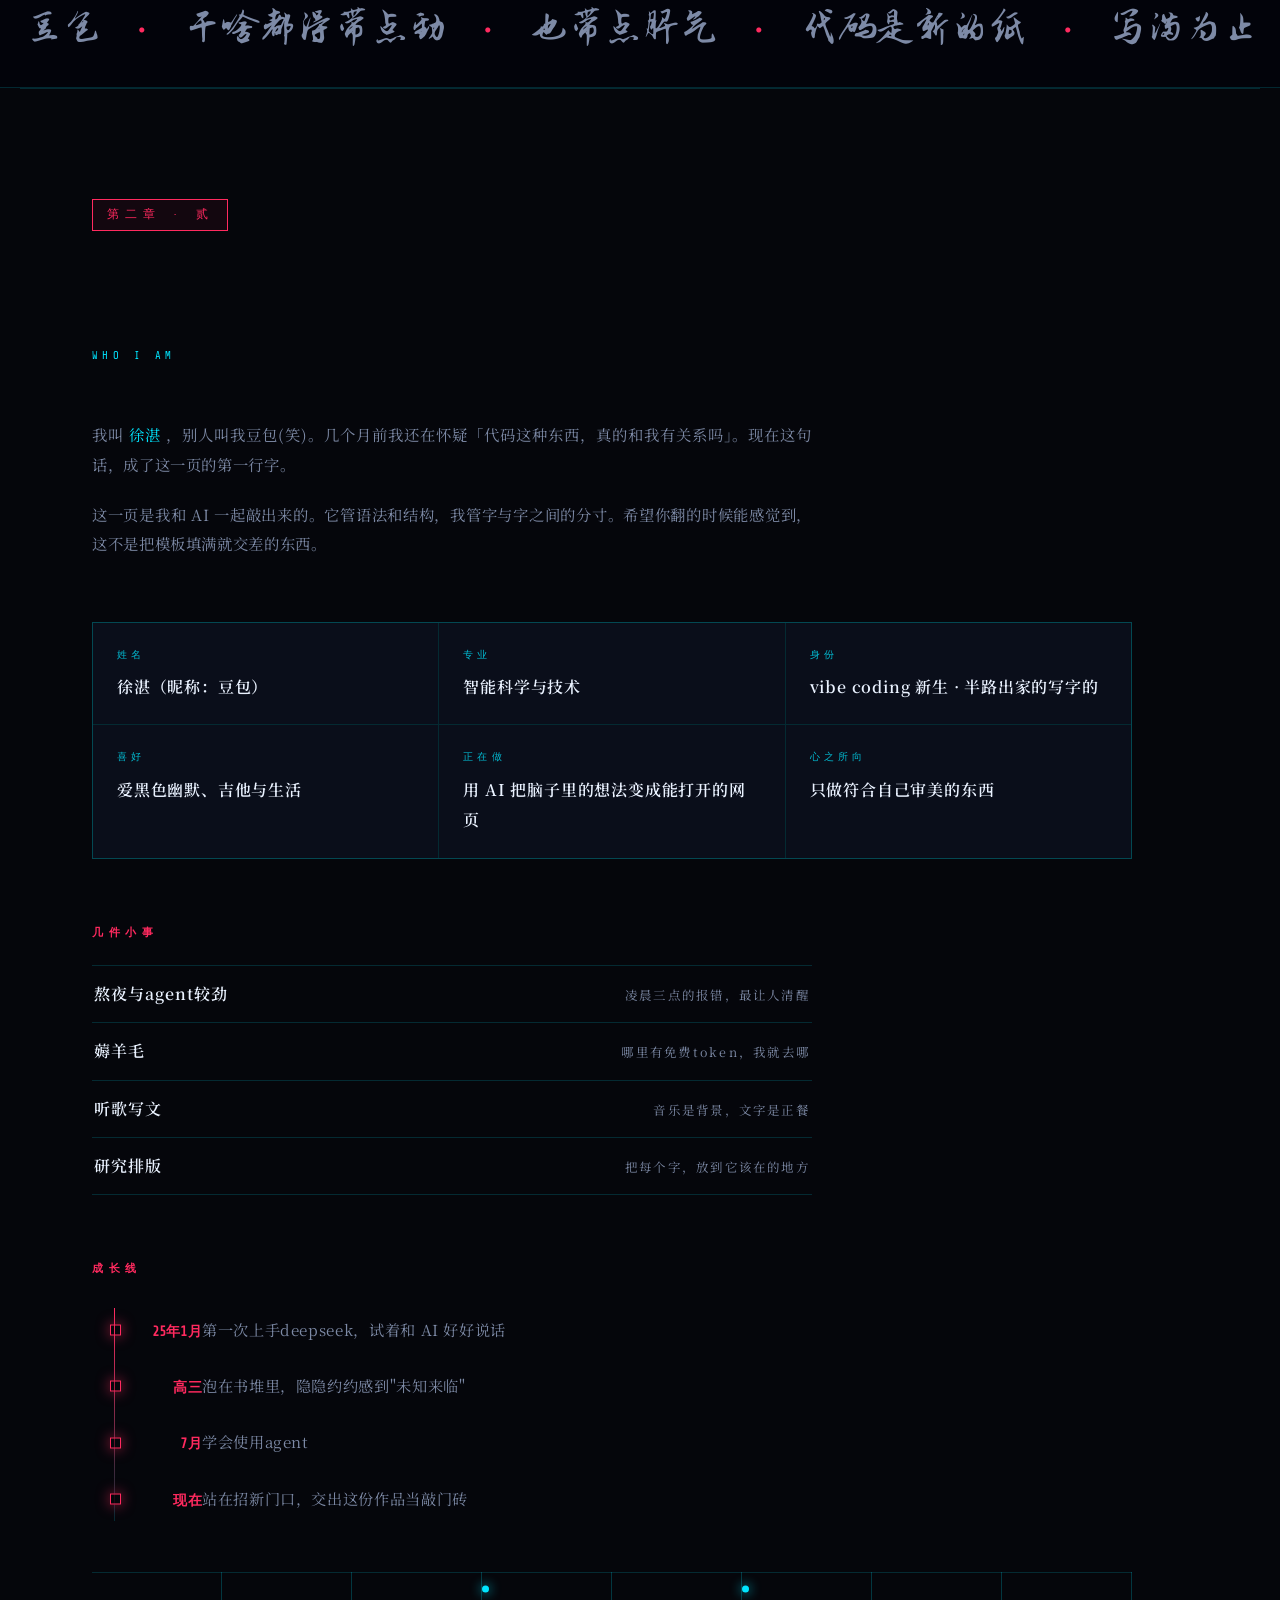
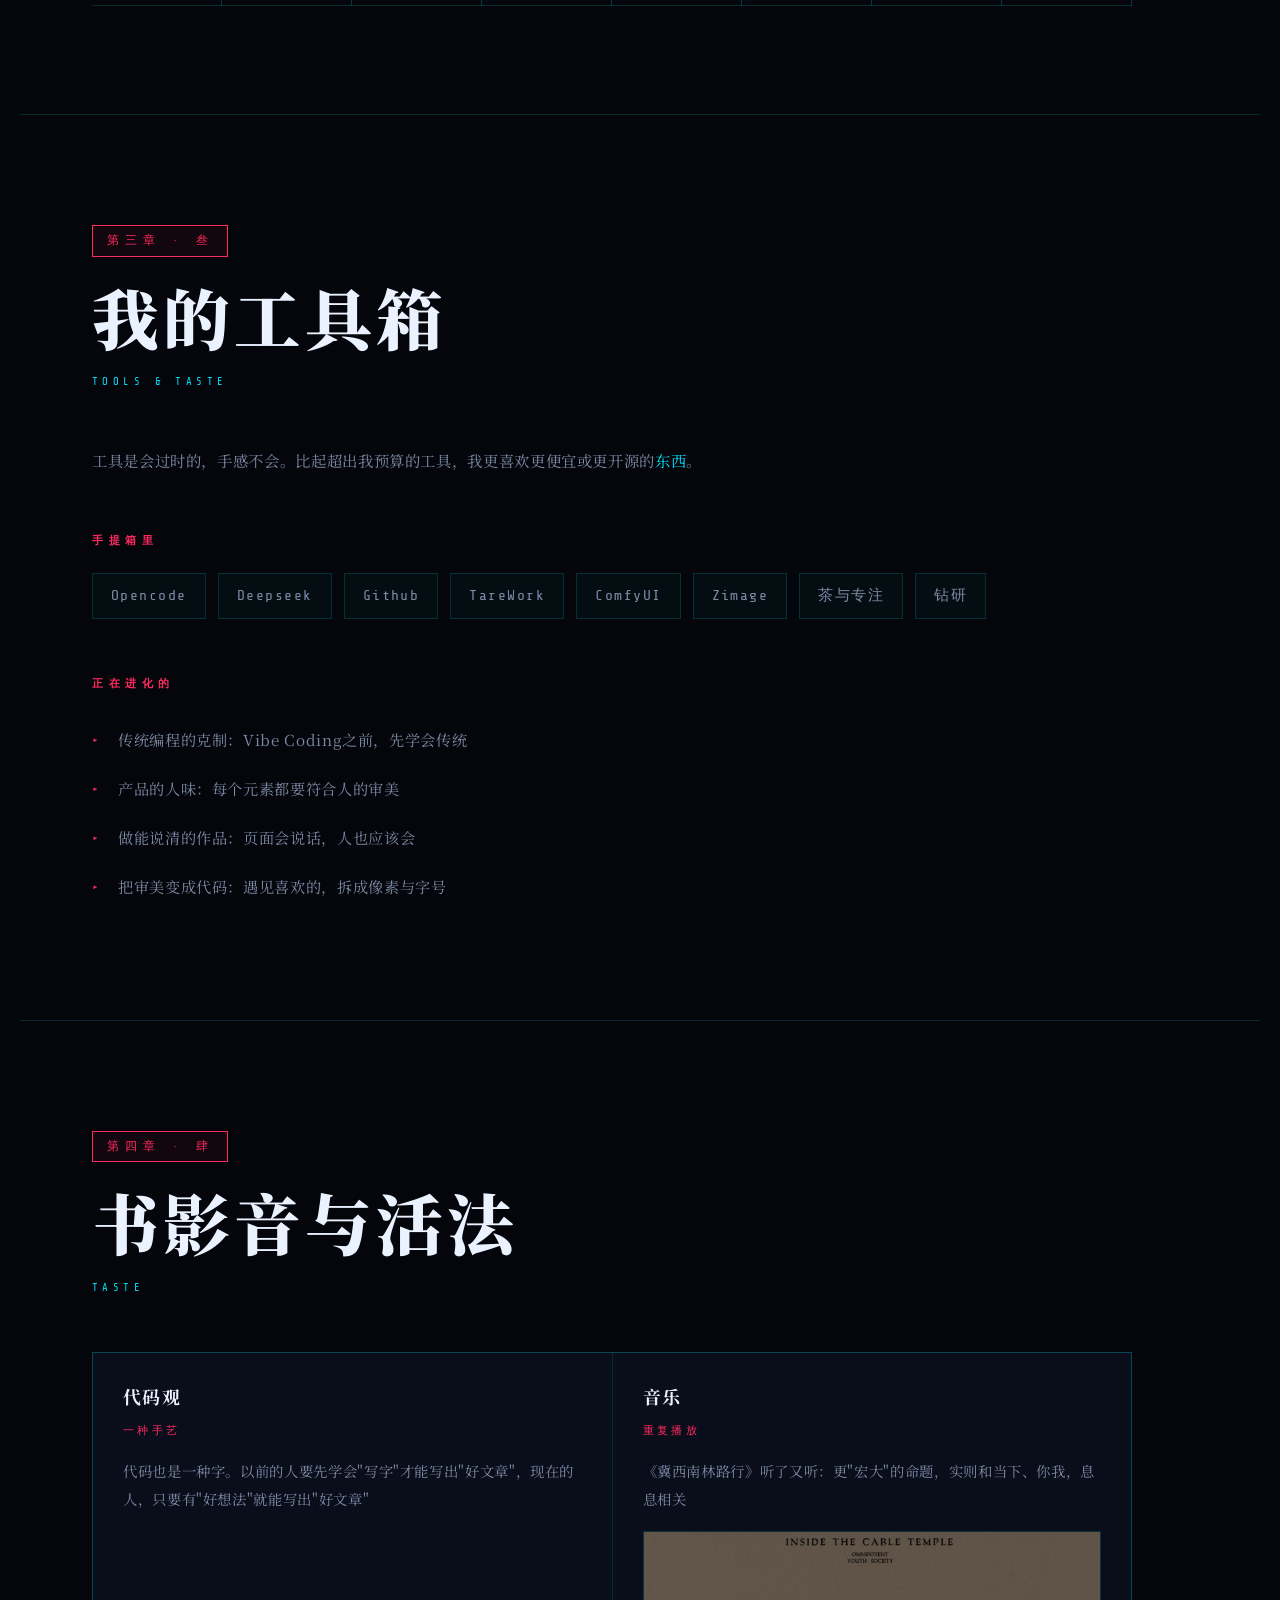
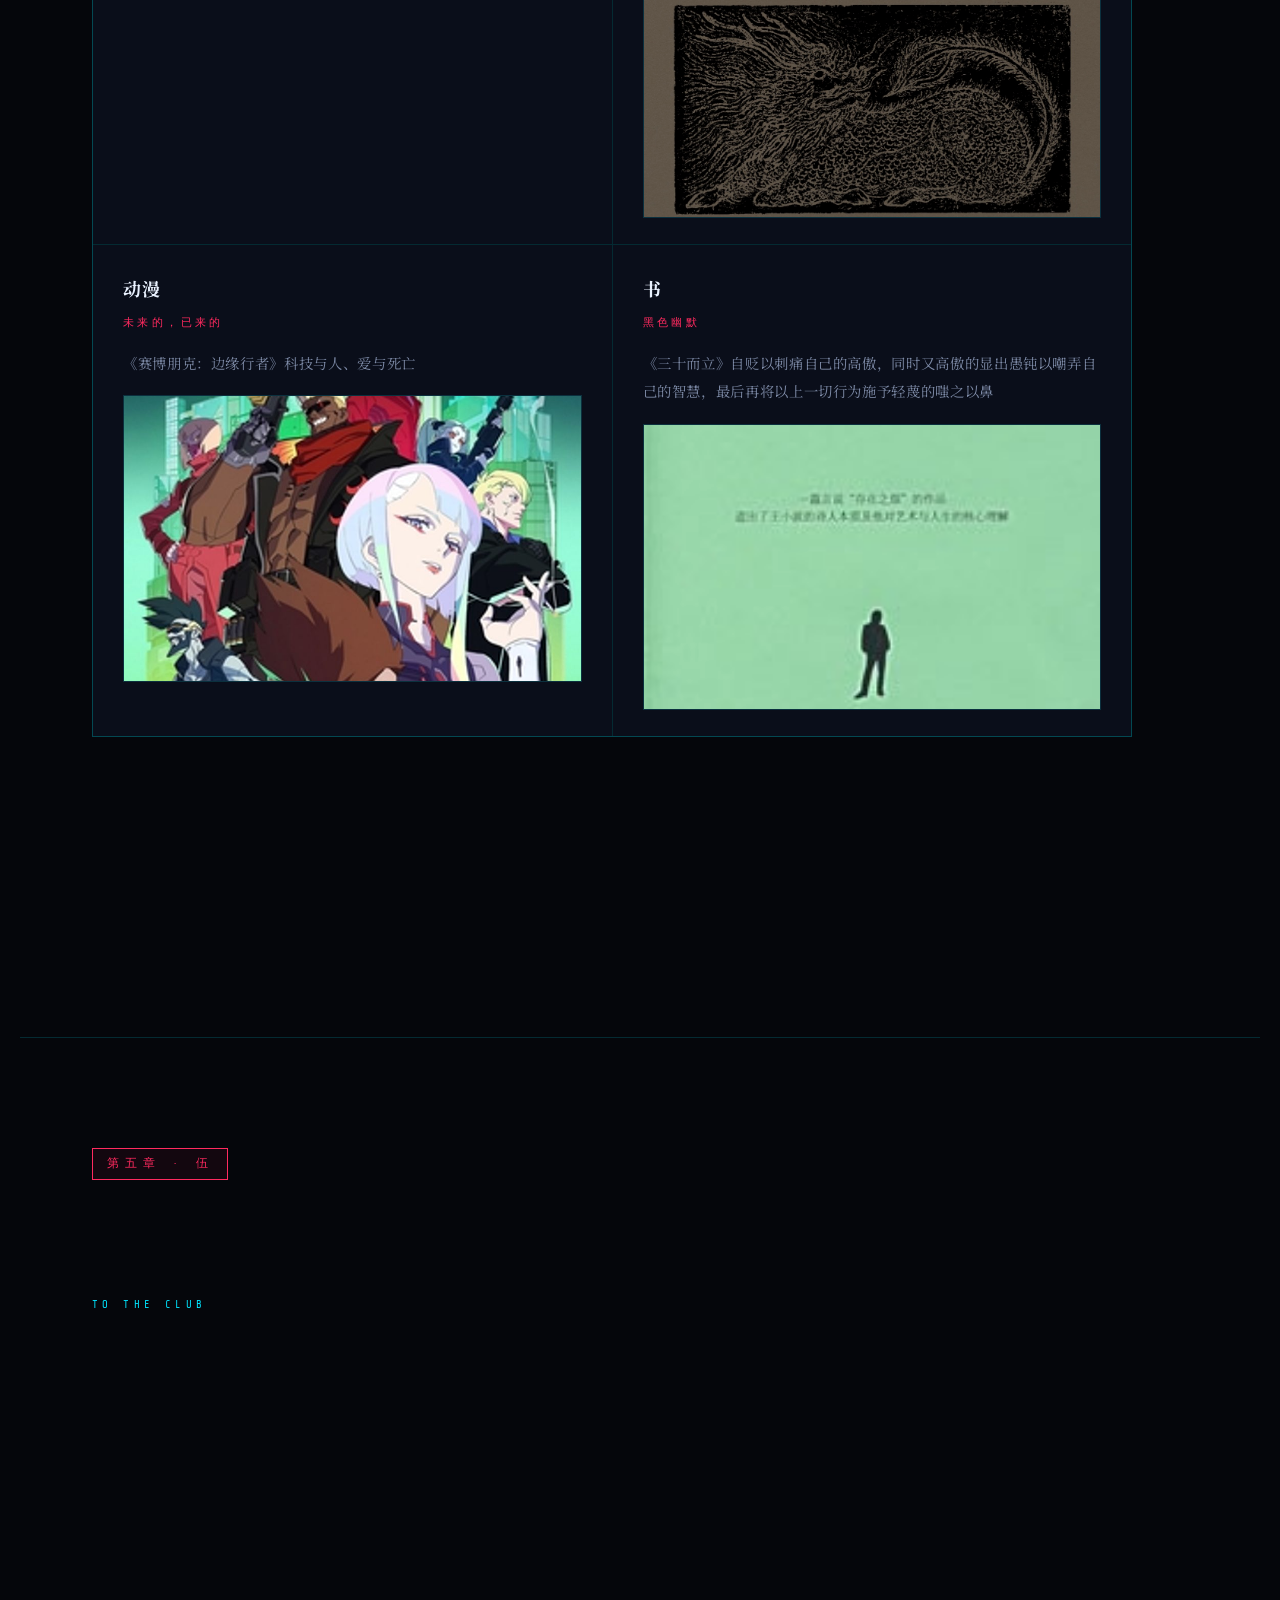
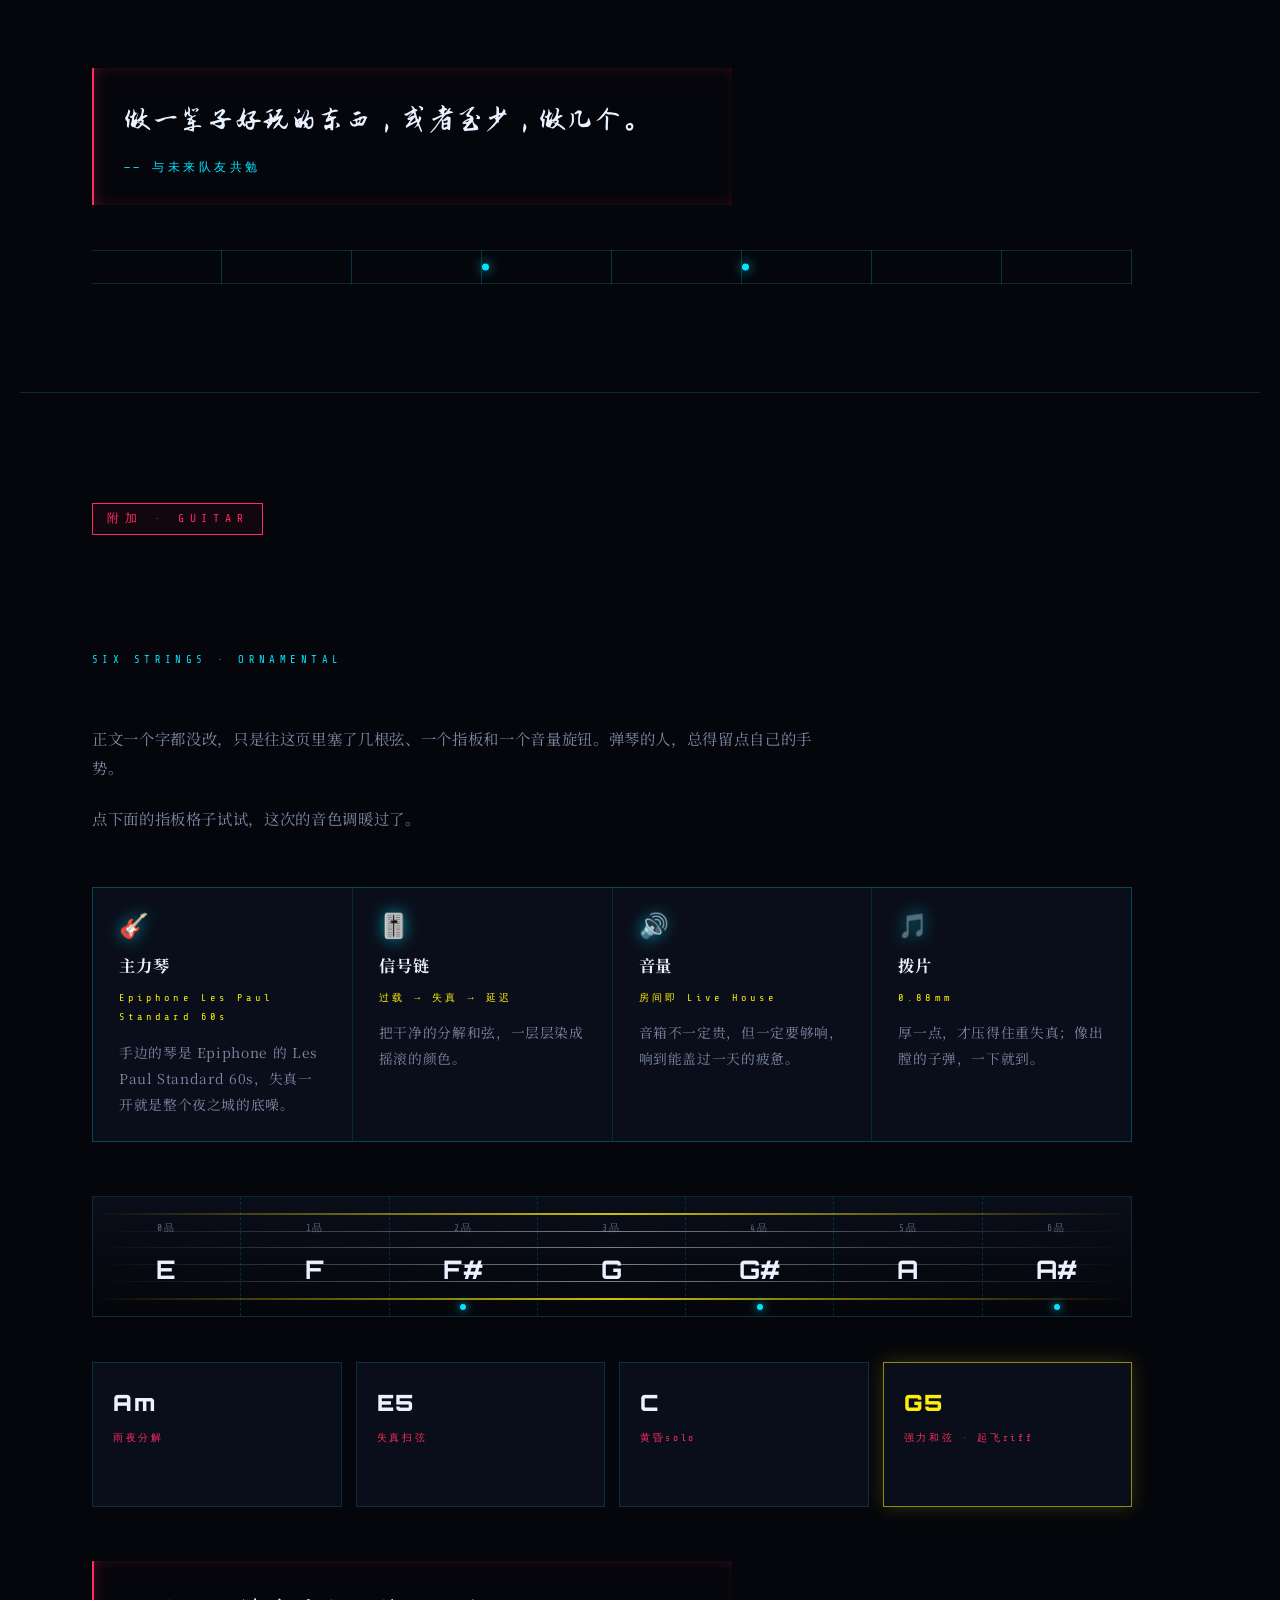
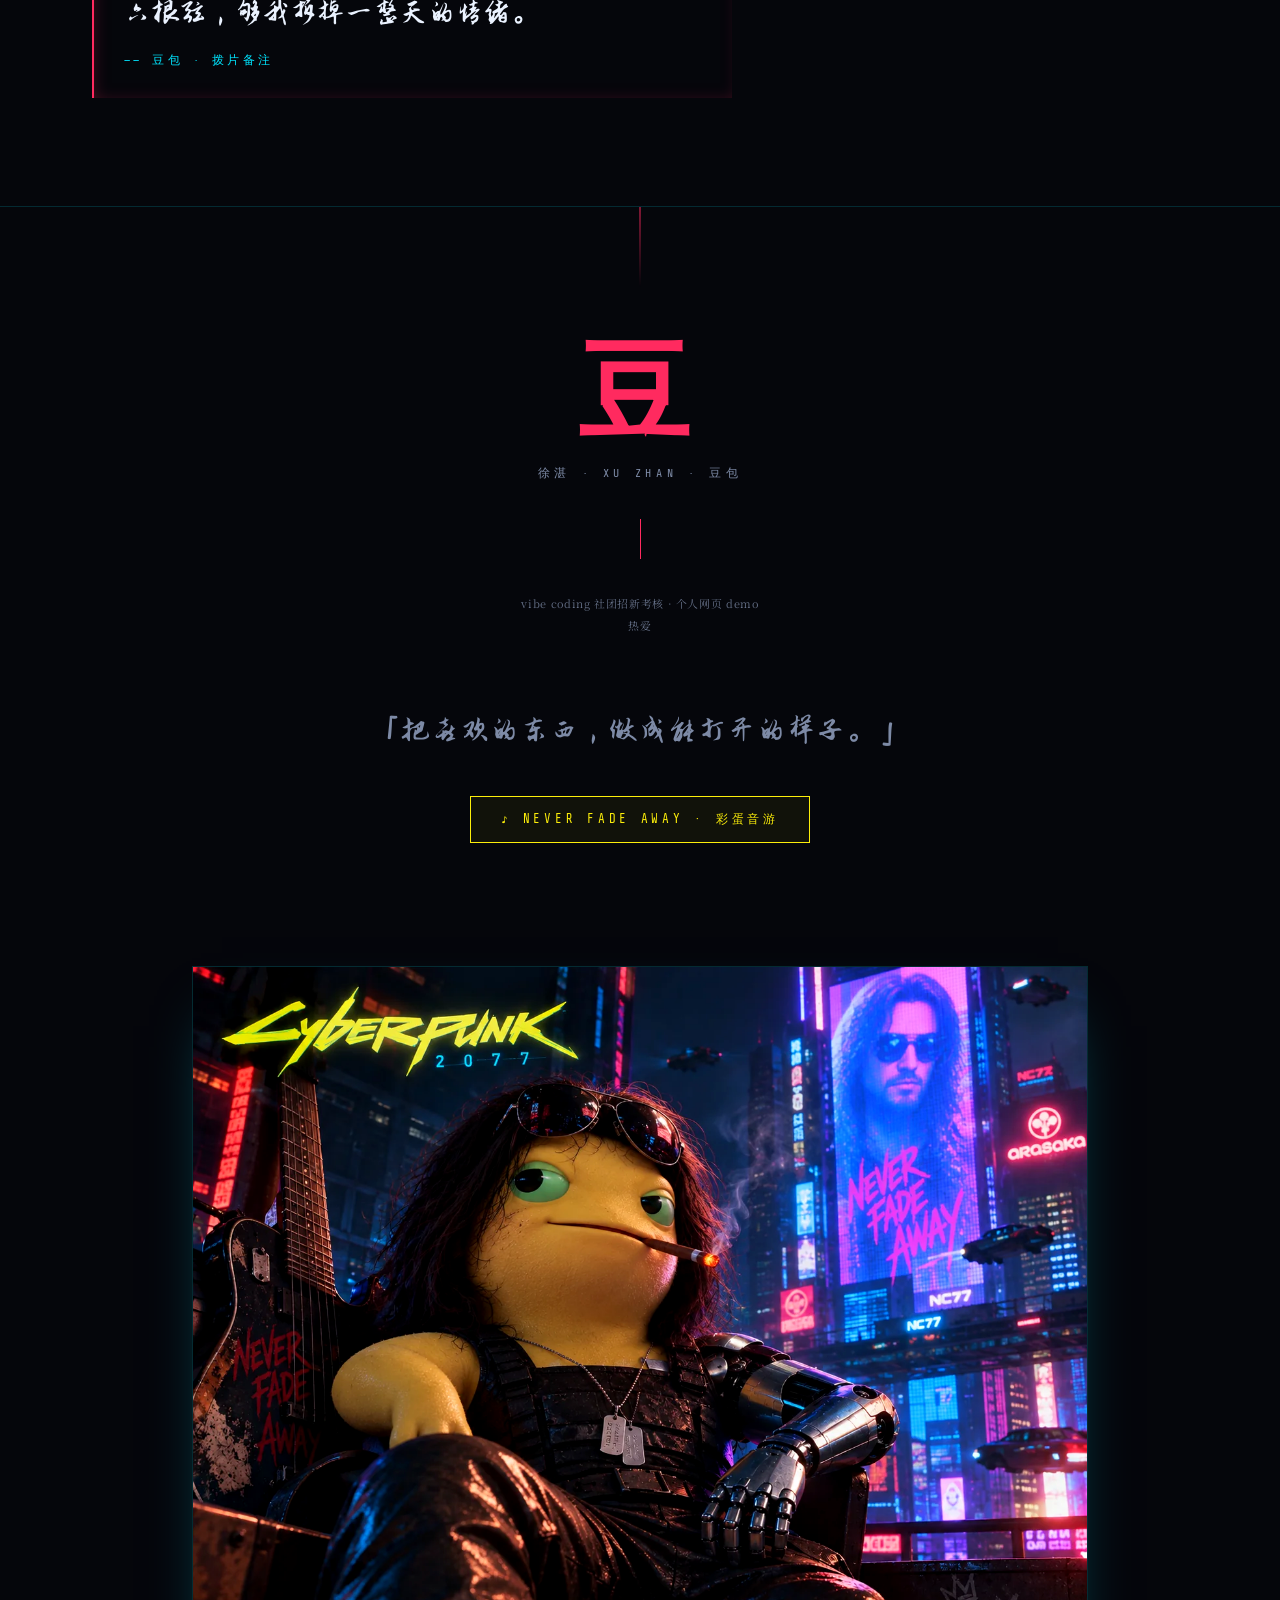
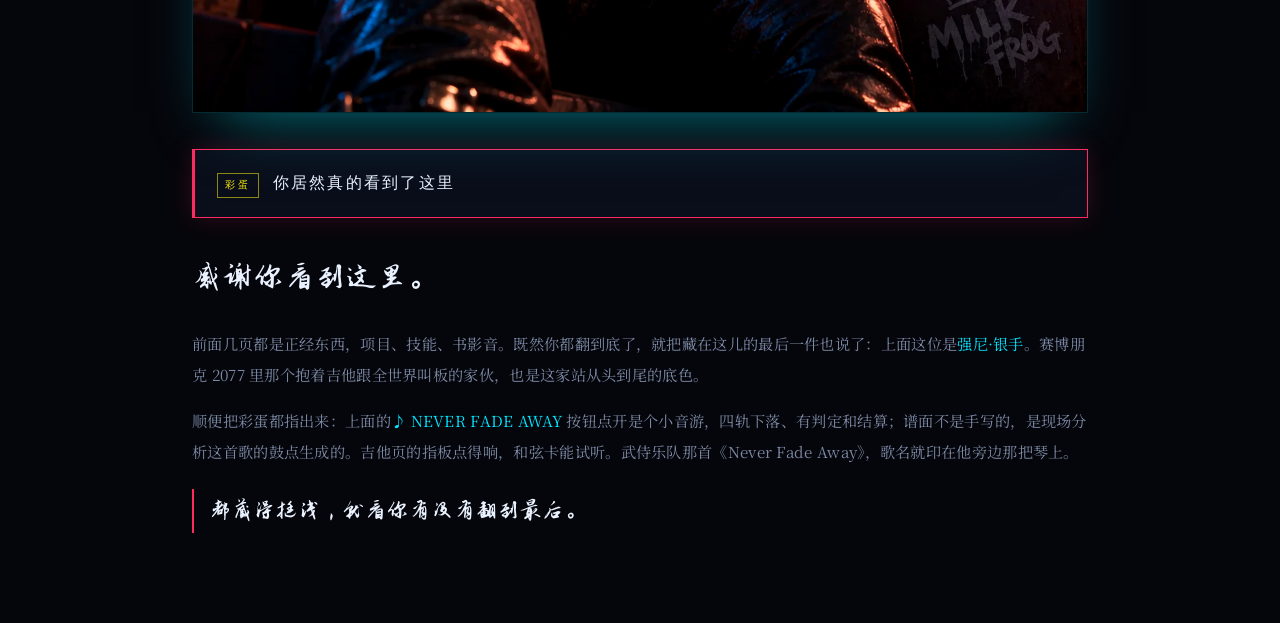
==== commit 0e38527a: "音游：连续重扫的段落谱面加密 - 中频（吉他/军鼓）起音门槛单独放宽：平包络的连续扫弦不再被漏检 - 分段密度纳入扫弦密度加权：重扫段放开密度上限并优先选扫弦音 - 起音缓存版本 v12 提到 v13" ====
--- a/index.html
+++ b/index.html
@@ -545,6 +545,6 @@
     <button class="nf-close" id="nfClose" type="button" title="关闭">✕</button>
   </div>
 </div>
-<script src="js/main.js?v=28" defer></script>
+<script src="js/main.js?v=29" defer></script>
 </body>
 </html>
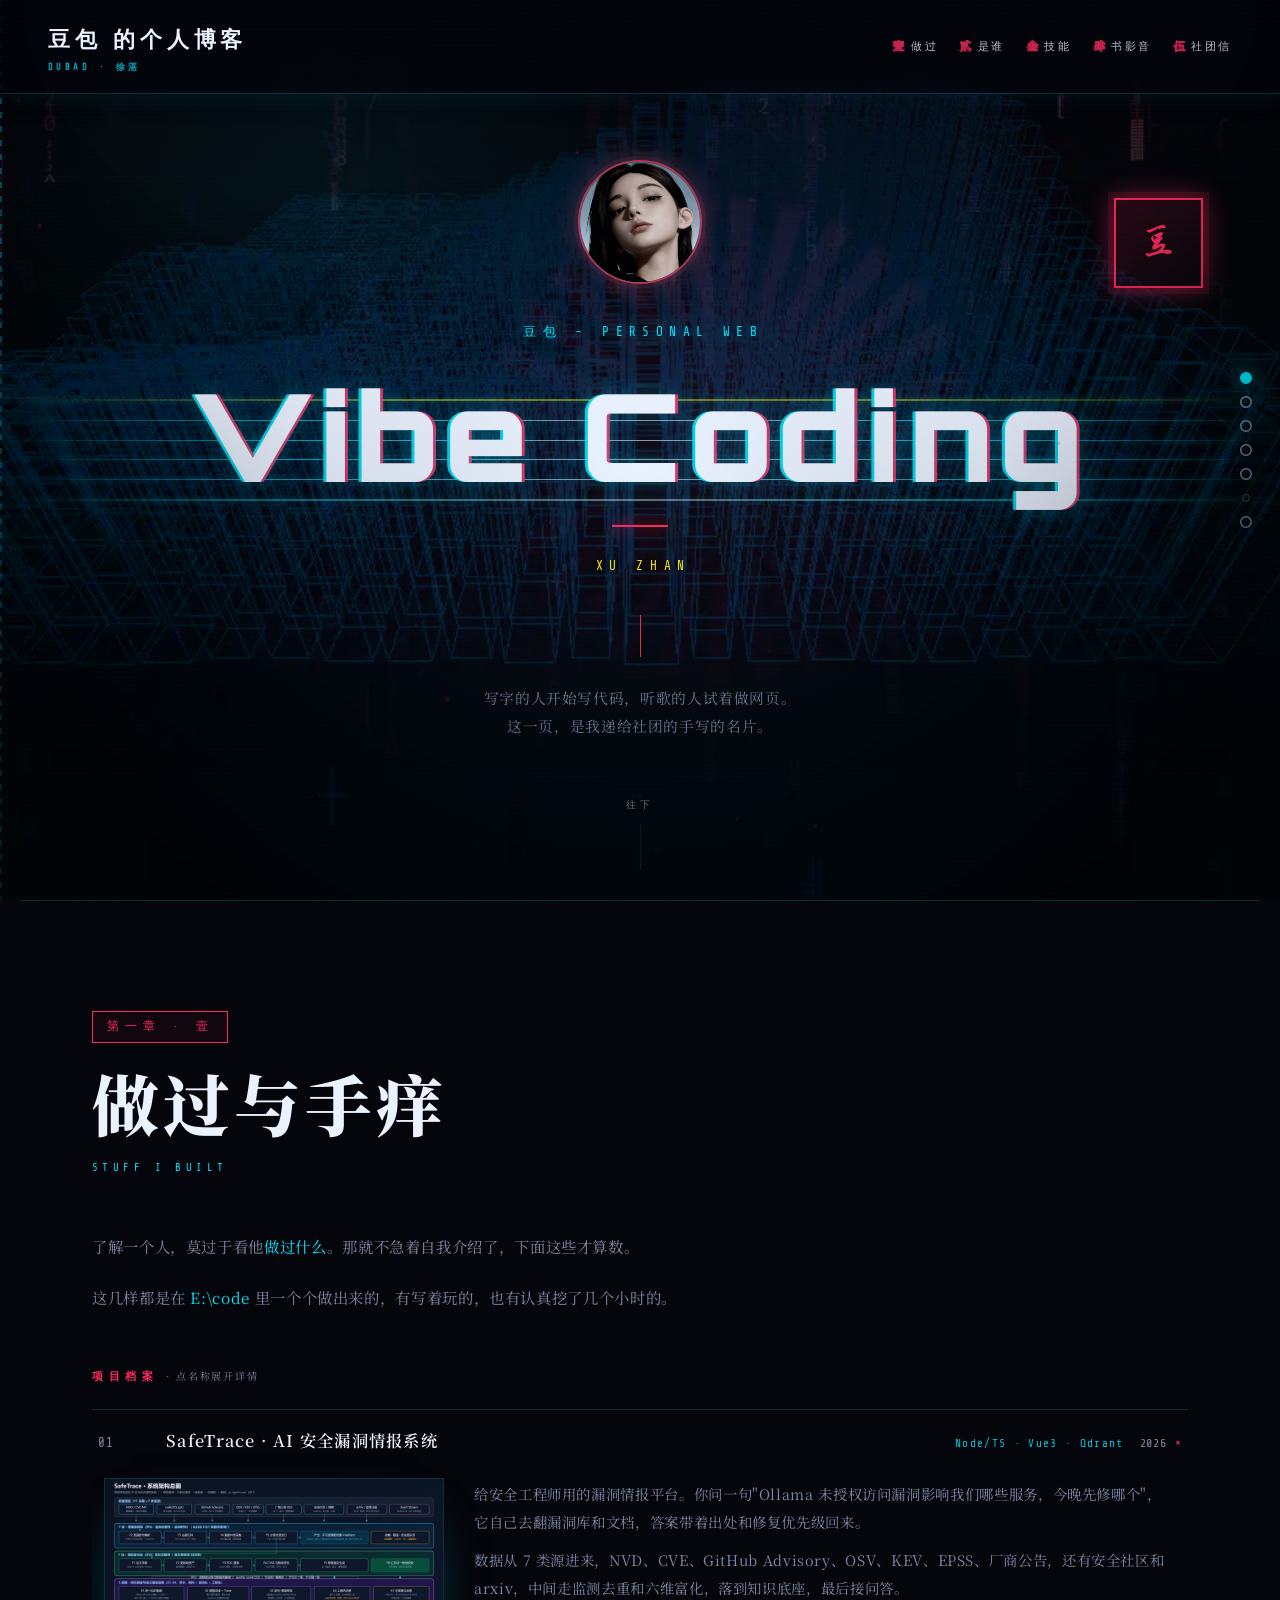
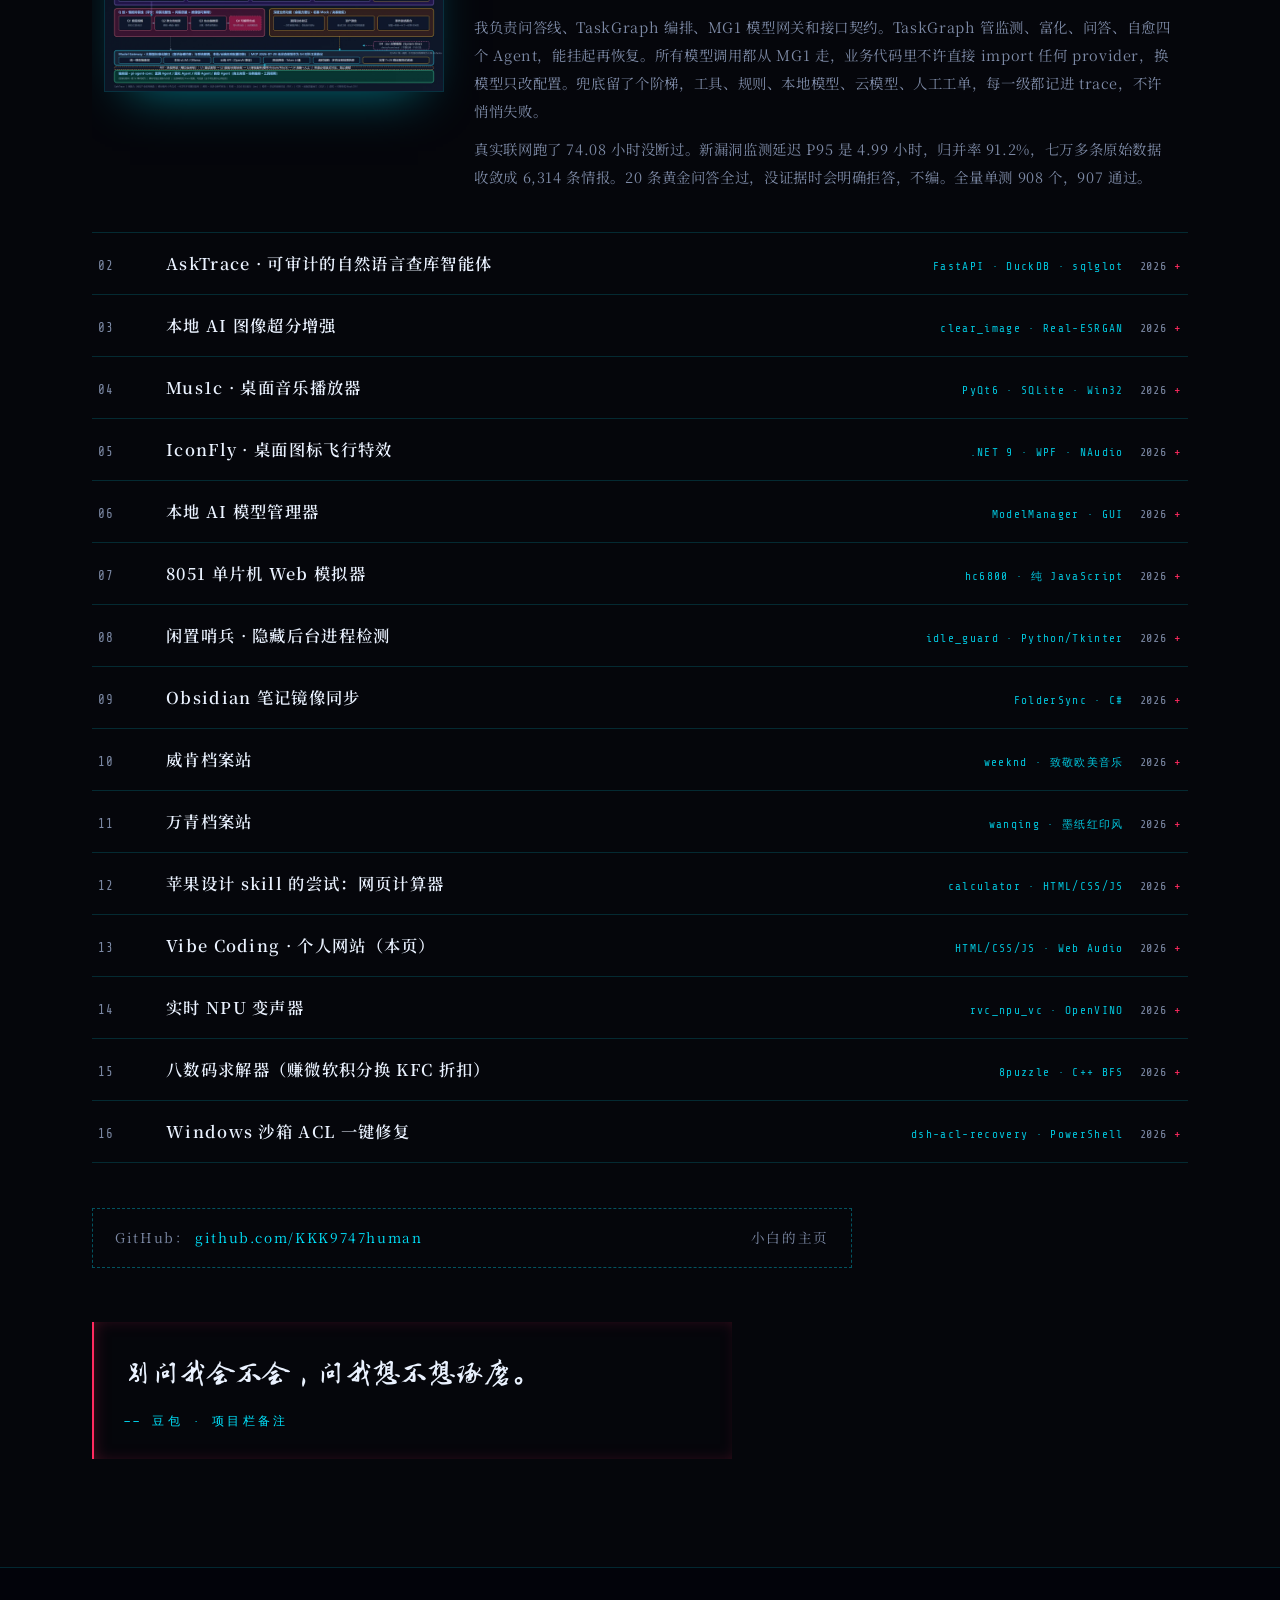
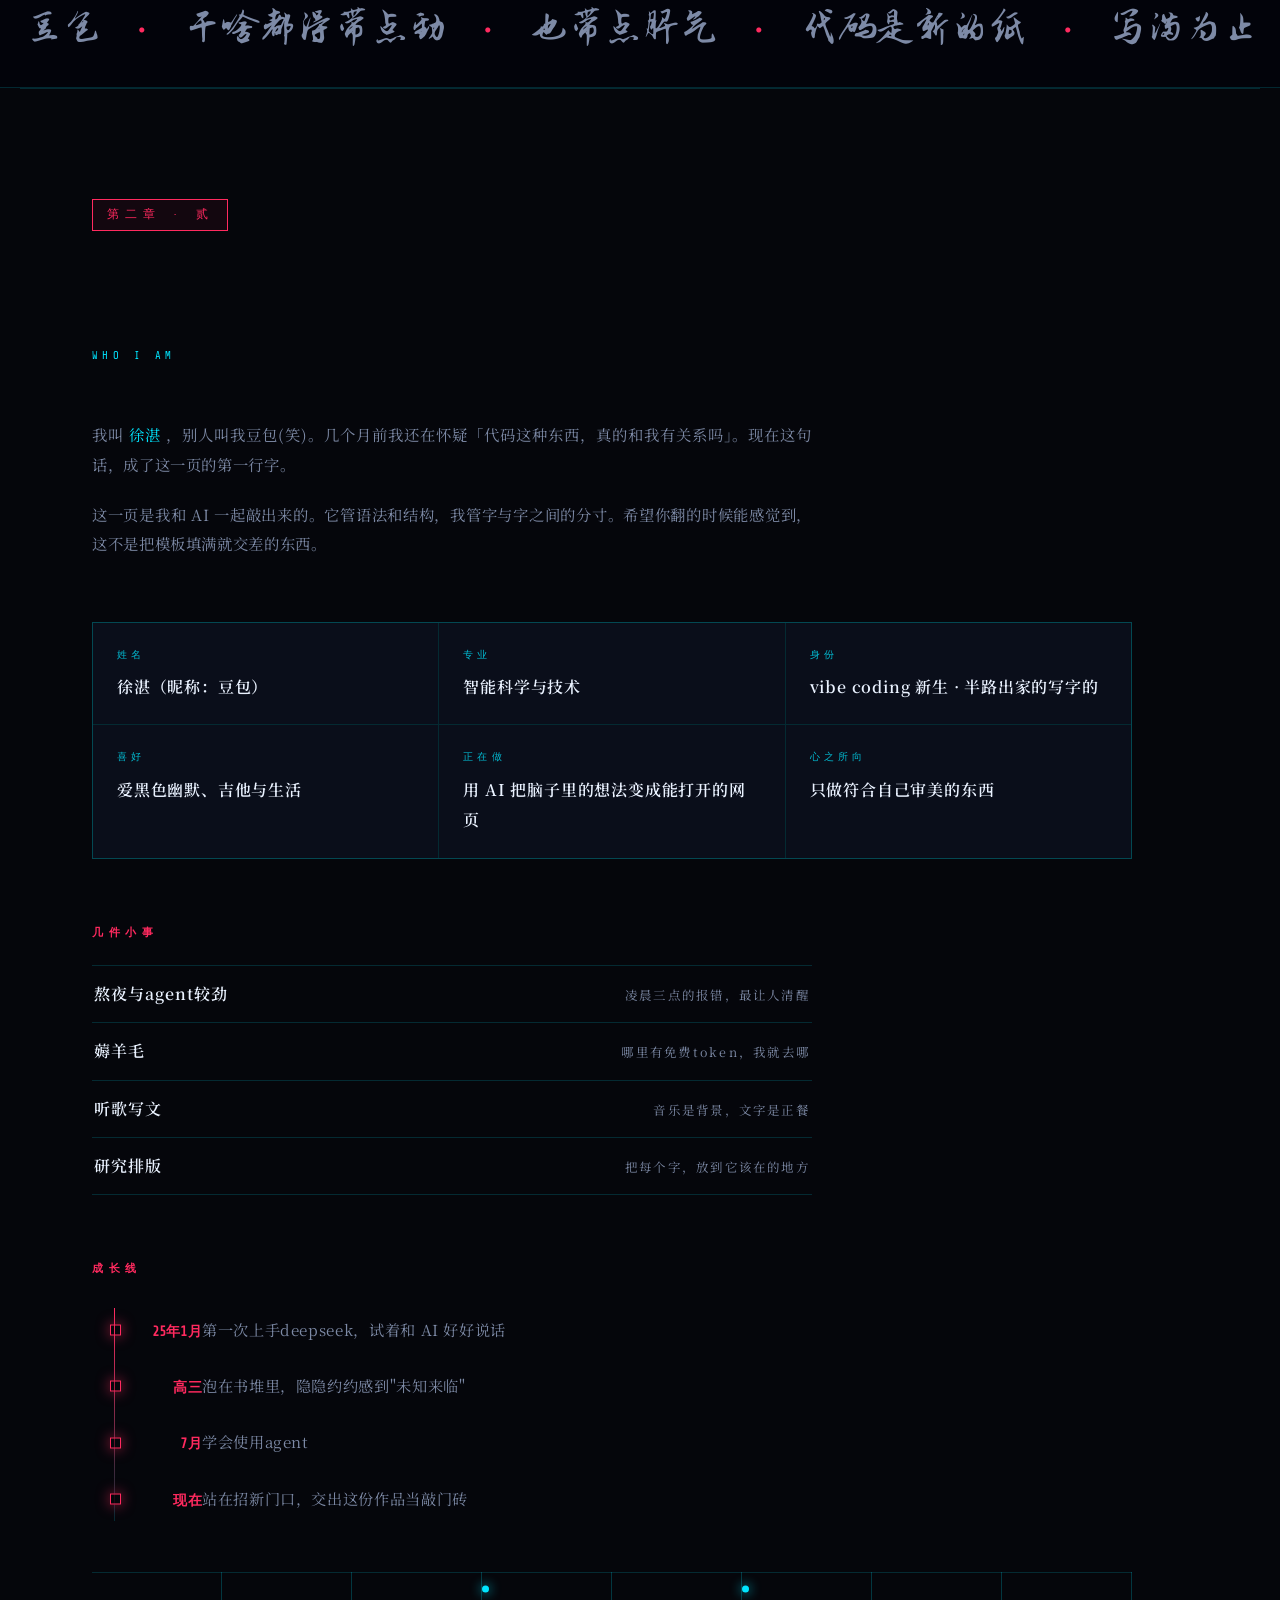
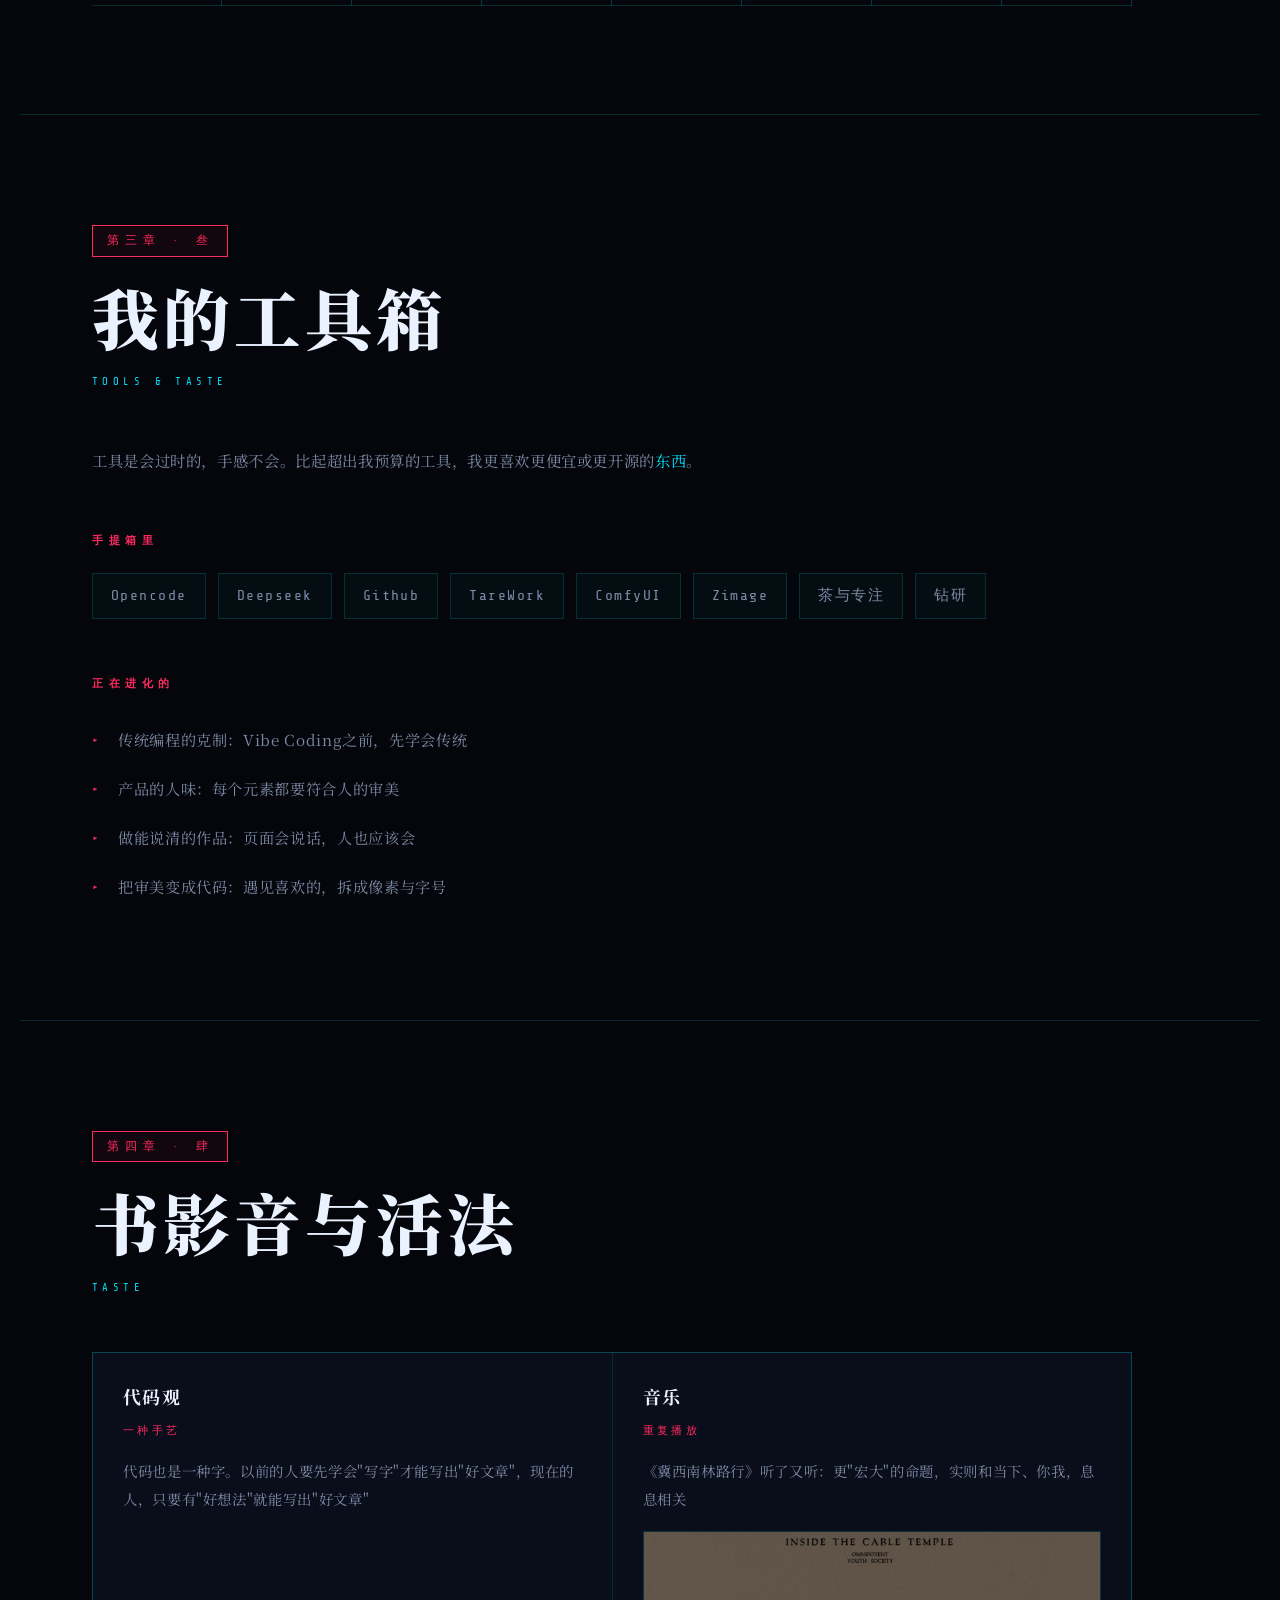
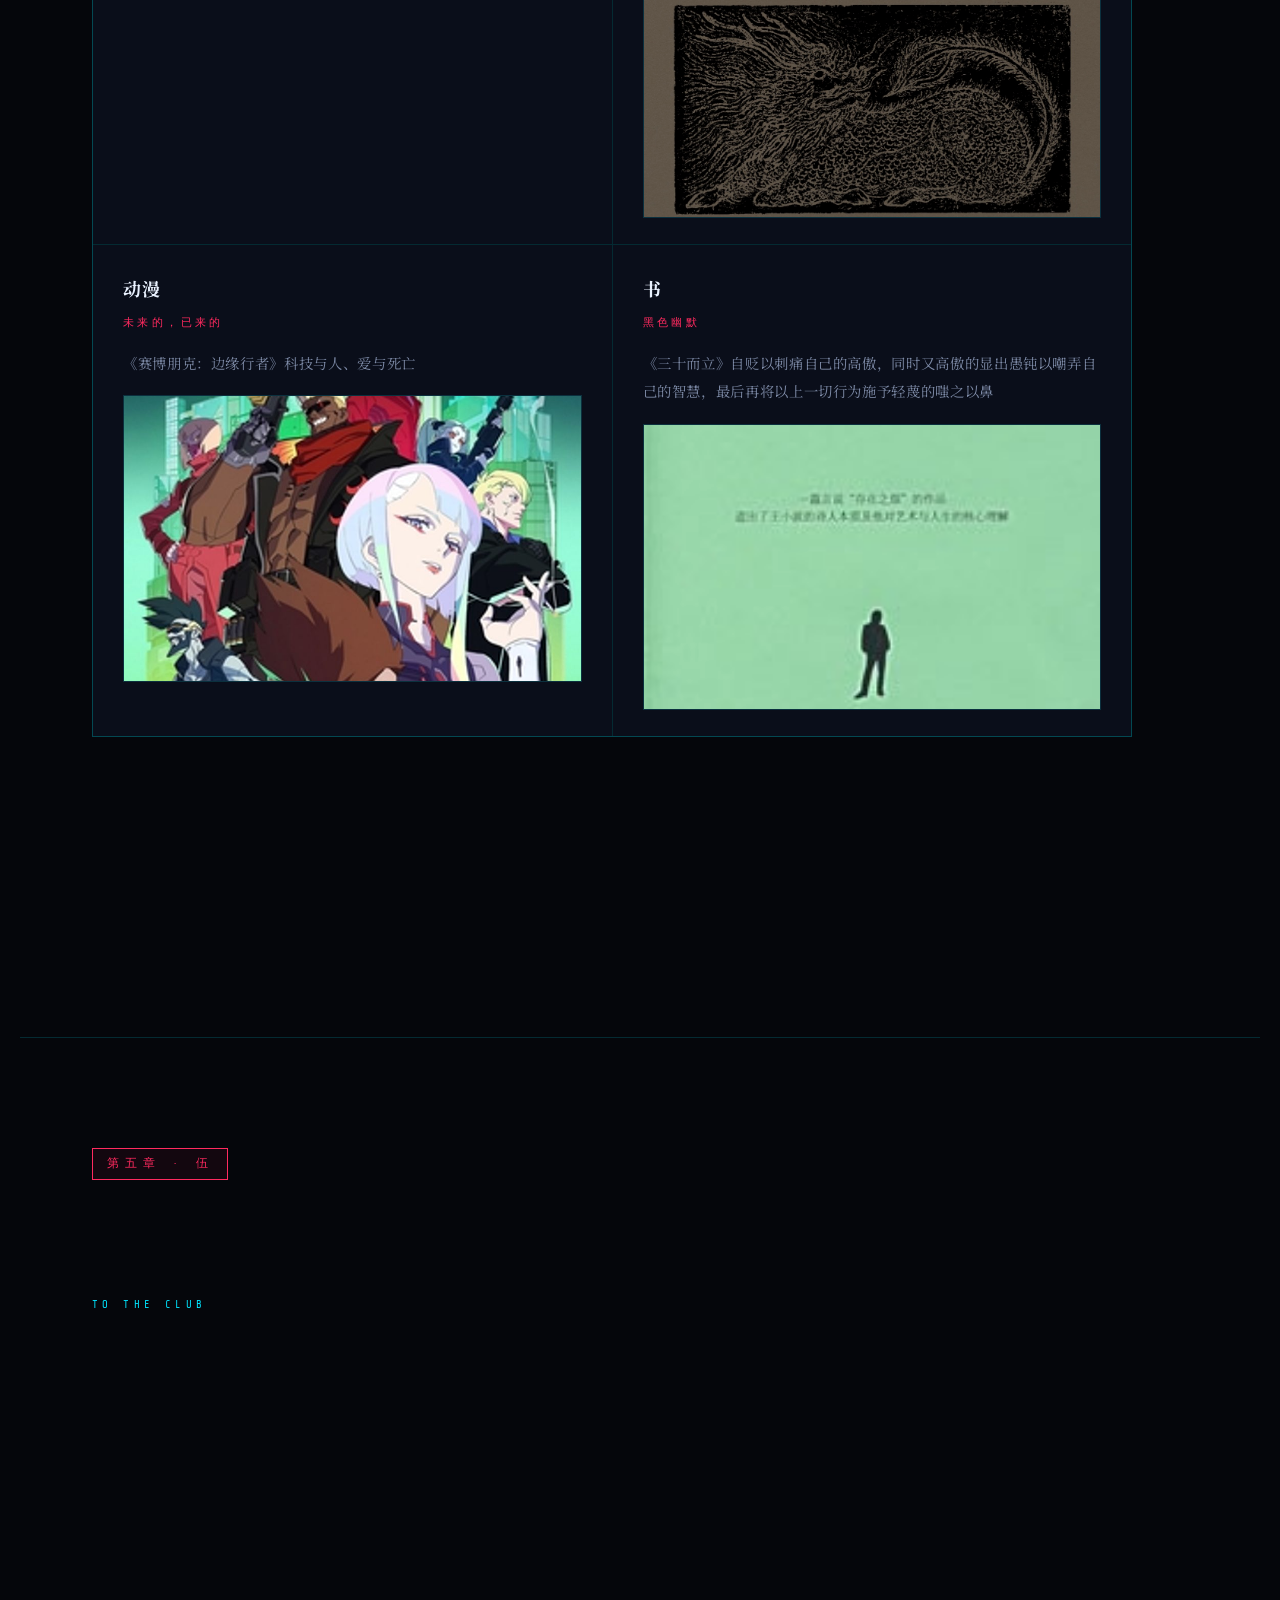
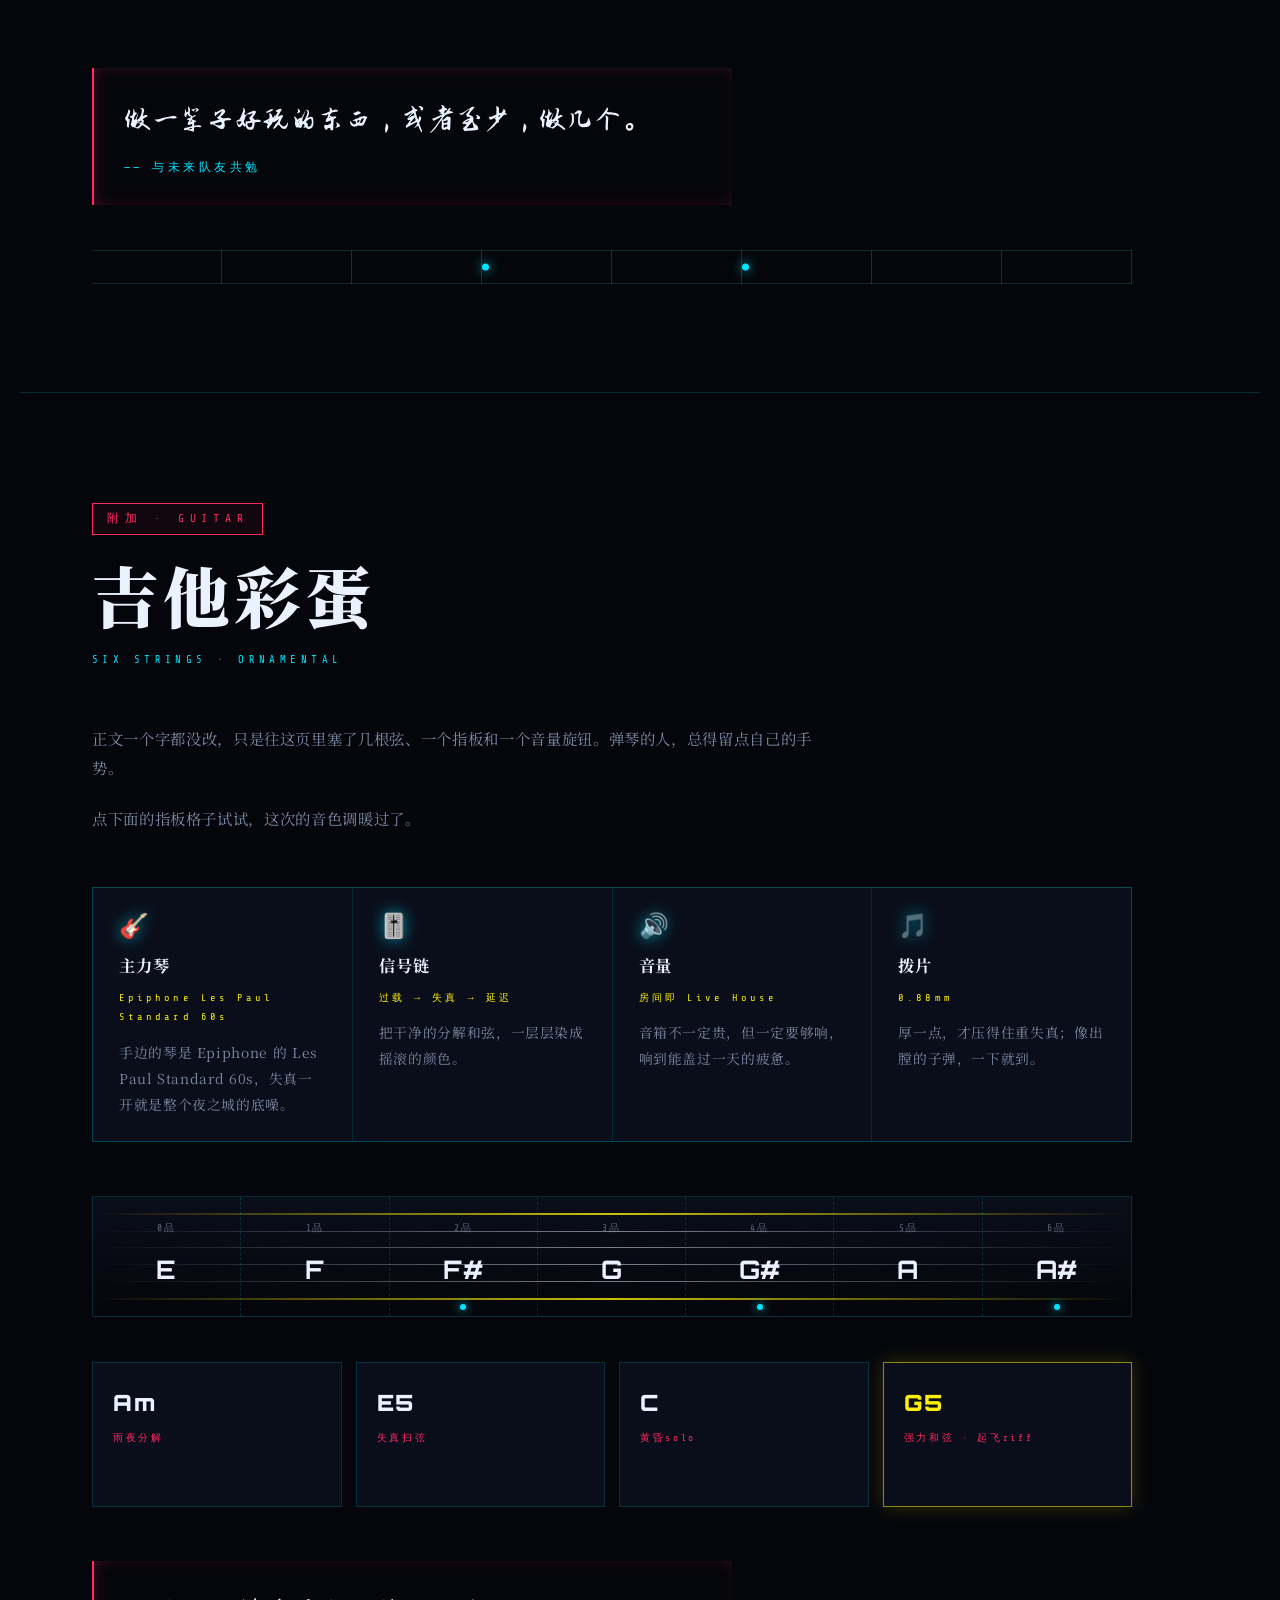
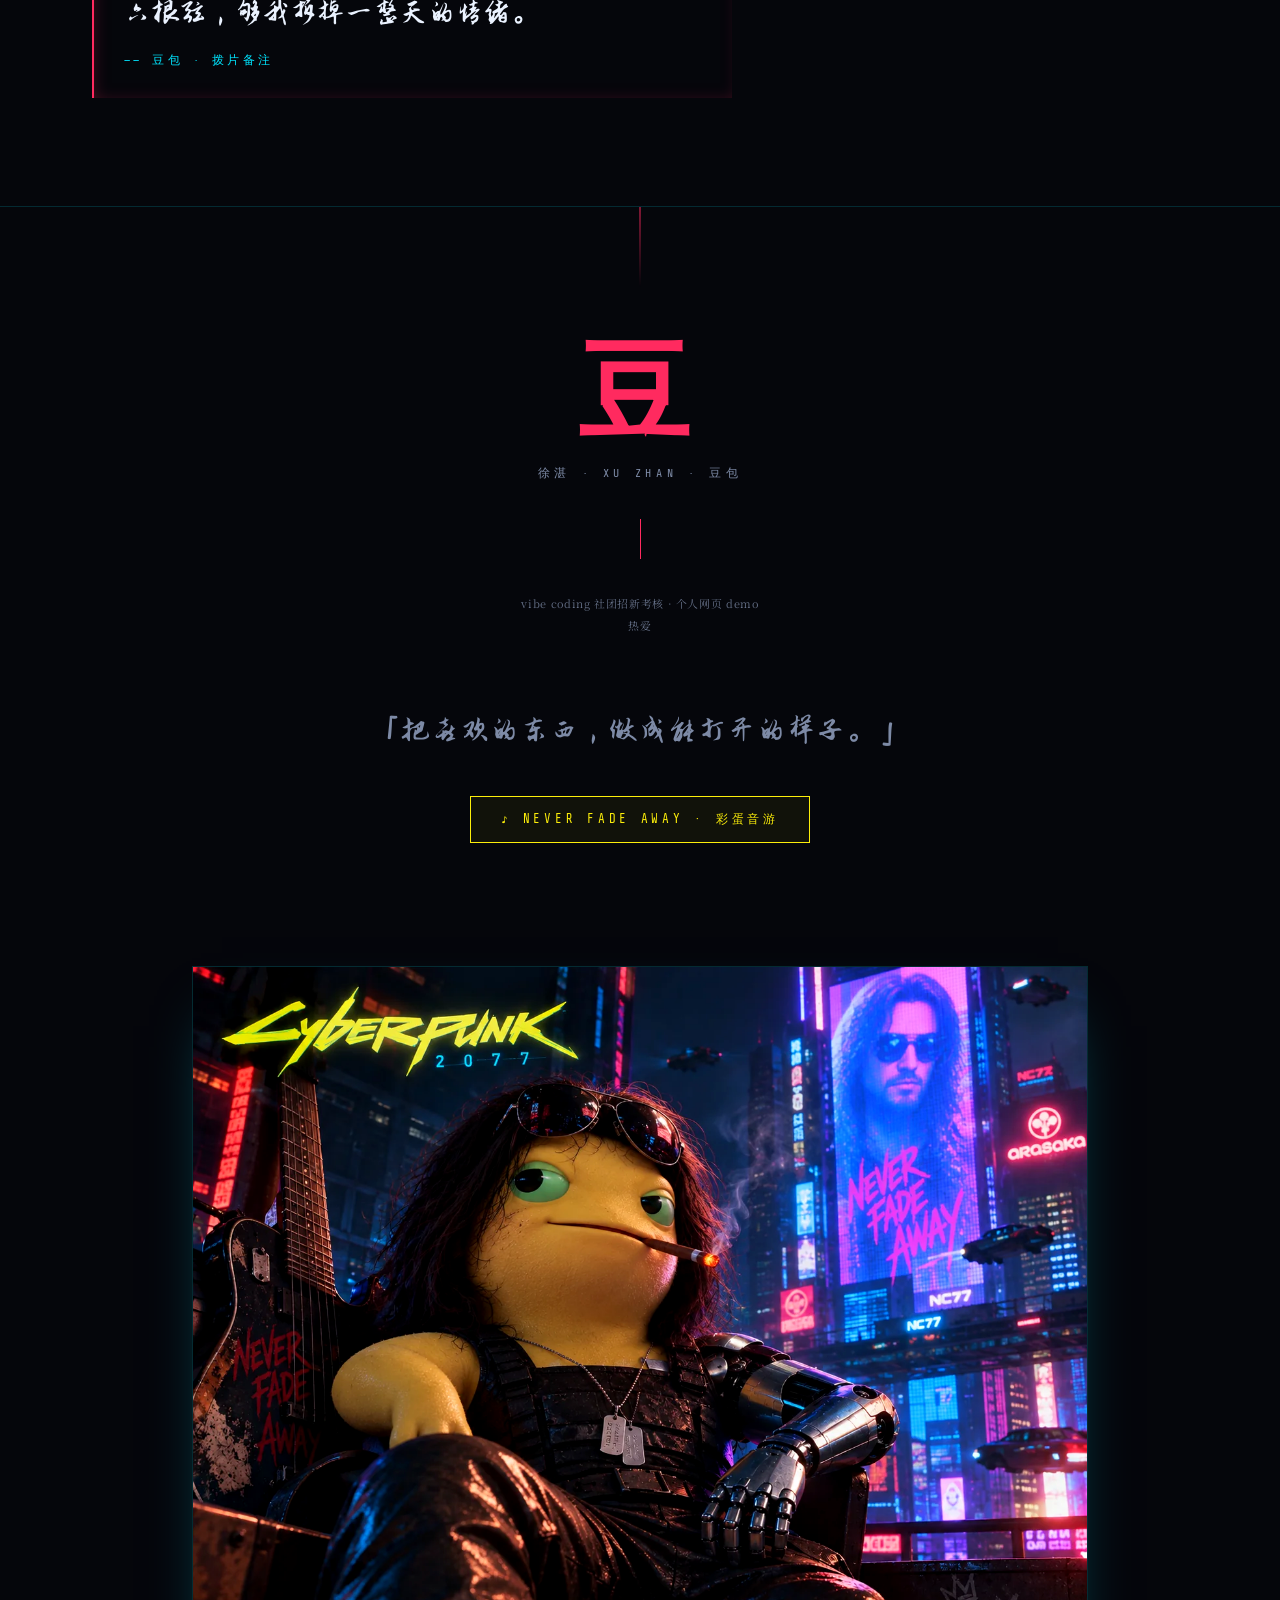
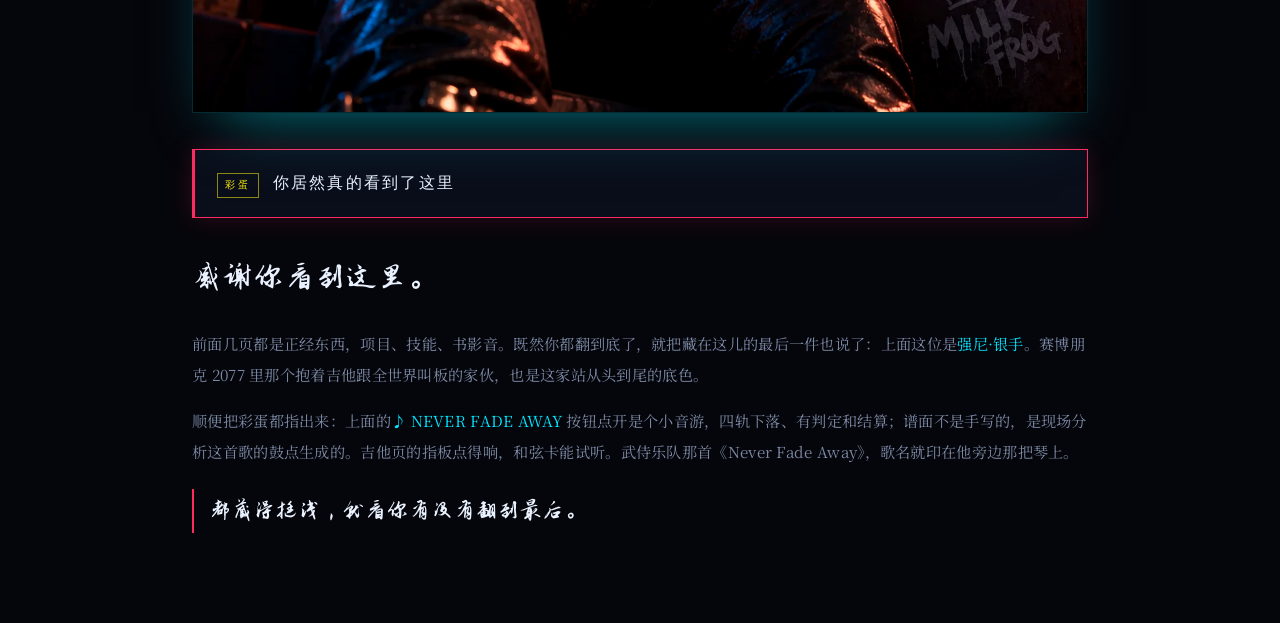
==== commit bee14fb7: "音游：修暂停按钮，音符改贴真实鼓点 - 暂停/继续按钮压根没绑事件（只绑了 ESC），点它没反应；补上并加点亮反馈 - 谱面落点不再吸附十六分网格：实测起音对网格的残差中位数有 0.27 个十六分， " ====
--- a/index.html
+++ b/index.html
@@ -7,7 +7,7 @@
 <link rel="preconnect" href="https://fonts.googleapis.com">
 <link rel="preconnect" href="https://fonts.gstatic.com" crossorigin>
 <link href="https://fonts.googleapis.com/css2?family=Ma+Shan+Zheng&family=Noto+Serif+SC:wght@400;600;900&family=Orbitron:wght@600;900&family=Rajdhani:wght@500;700&family=Share+Tech+Mono&display=swap" rel="stylesheet">
-<link rel="stylesheet" href="css/style.css?v=7">
+<link rel="stylesheet" href="css/style.css?v=8">
 </head>
 <body>
 <!-- 背景是两段预渲染的无缝循环动图：
@@ -504,7 +504,7 @@
         <div class="nf-stat"><span>帧率</span><b id="nfFps">–</b></div>
         <button class="nf-btn nf-btn-ghost" id="nfPause" type="button">⏸ 暂停 / 继续</button>
         <div class="nf-chartinfo" id="nfChartInfo">谱面准备中…</div>
-        <div class="nf-how">音符落进红线时按下对应键，触屏直接点轨道。<br>红/橙是鼓点（最粗最亮）、紫是贝斯、白是吉他扫弦、青是镲；黄线的是小节重音。<br>ESC 暂停。</div>
+        <div class="nf-how">音符落进红线时按下对应键，触屏直接点轨道。<br>红/橙是鼓点（最粗最亮）、紫是贝斯、白是吉他扫弦、青是镲；黄线的是小节重音。<br>ESC 或点下面的按钮暂停；整体快了/慢了用「节拍微调」拉回来。</div>
       </div>
     </div>
     <div class="nf-menu" id="nfMenu">
@@ -545,6 +545,6 @@
     <button class="nf-close" id="nfClose" type="button" title="关闭">✕</button>
   </div>
 </div>
-<script src="js/main.js?v=29" defer></script>
+<script src="js/main.js?v=30" defer></script>
 </body>
 </html>
--- a/css/style.css
+++ b/css/style.css
@@ -886,6 +886,8 @@
 .nf-off{width:100%;margin:10px 0 4px;accent-color:var(--red);cursor:pointer}
 .nf-btn-ghost{background:transparent;border:1px solid var(--line);color:var(--paper-dim)}
 .nf-btn-ghost:hover{border-color:var(--red);color:var(--paper)}
+/* 暂停中：按钮点亮，给一个「确实停住了」的视觉反馈 */
+.nf-btn-ghost.open{border-color:var(--cyan);color:var(--cyan);box-shadow:0 0 20px rgba(0,229,255,.32)}
 .nf-chartinfo{font-family:var(--mono);font-size:.6rem;letter-spacing:.2em;color:var(--paper-dim);margin-top:10px;opacity:.8}
 .nf-stat b i{font-style:normal}
 .nf-lanes{position:absolute;inset:0;display:grid;grid-template-columns:repeat(4,1fr)}
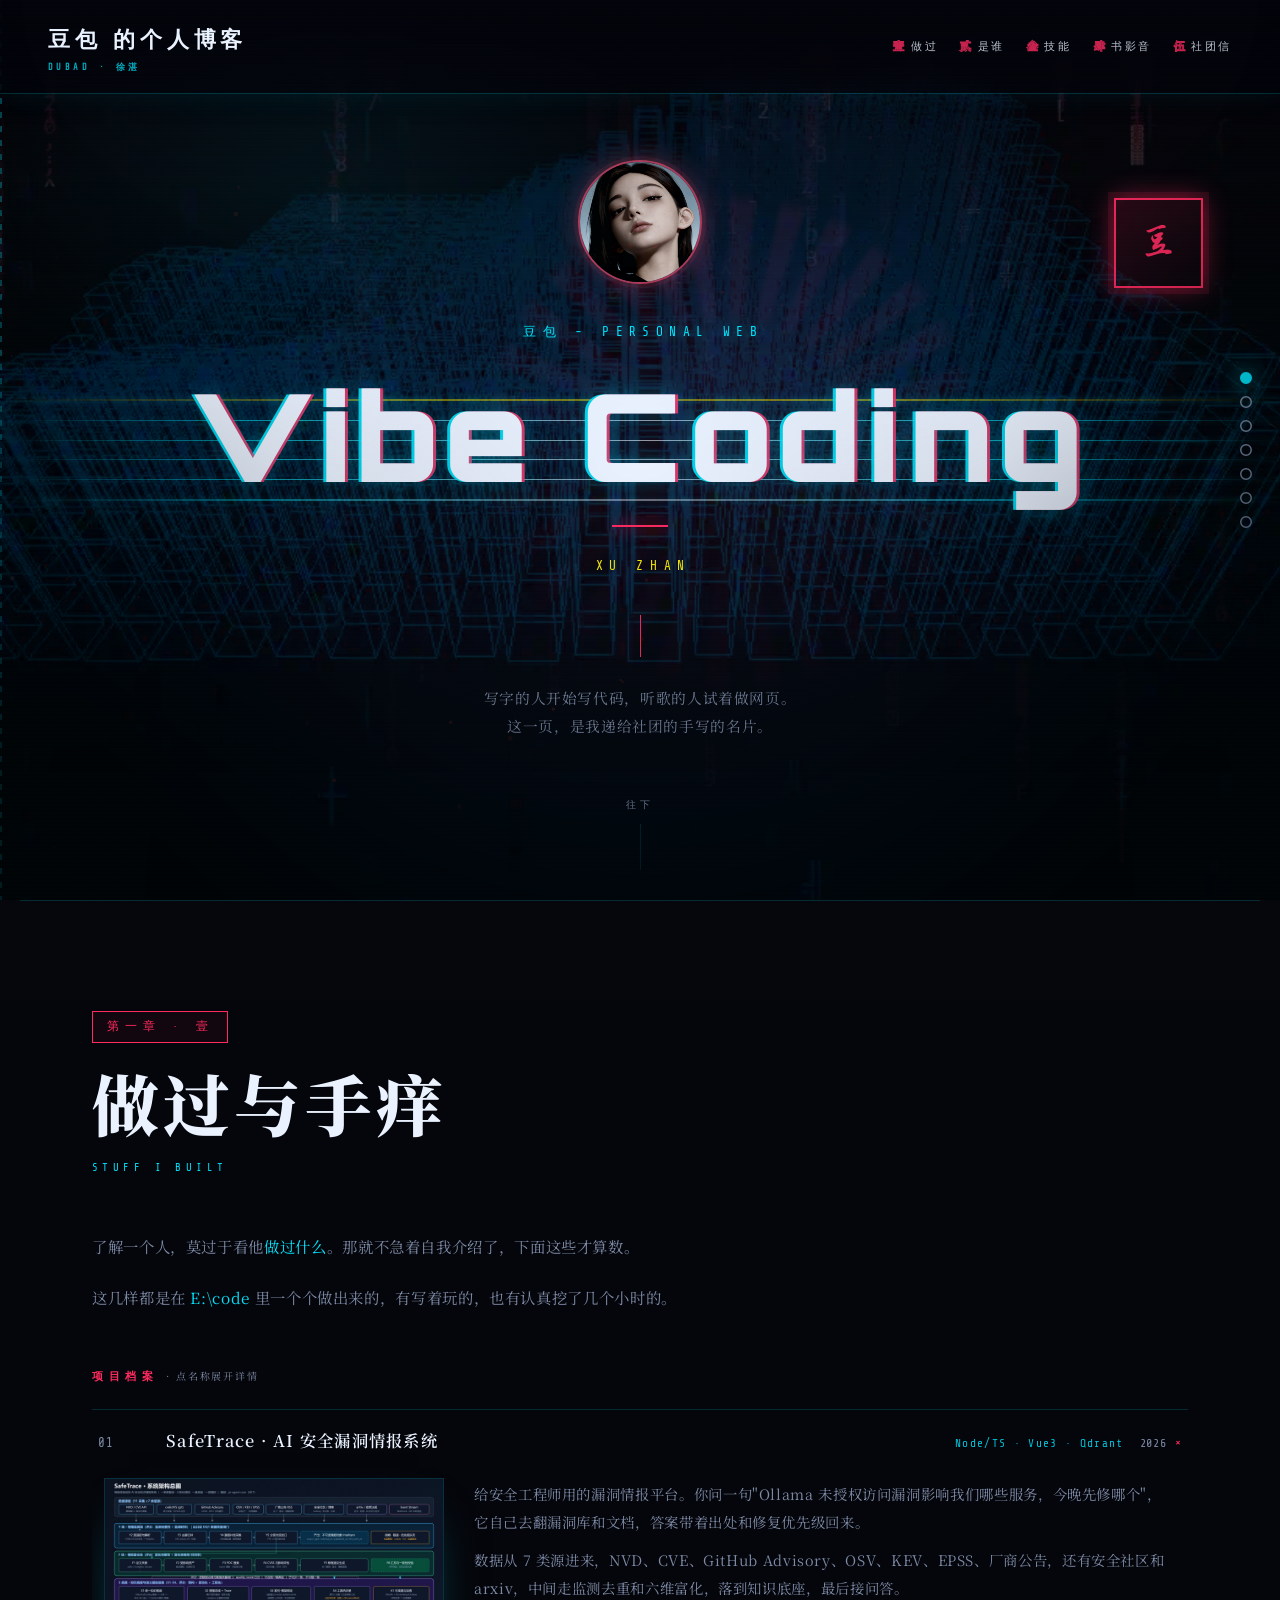
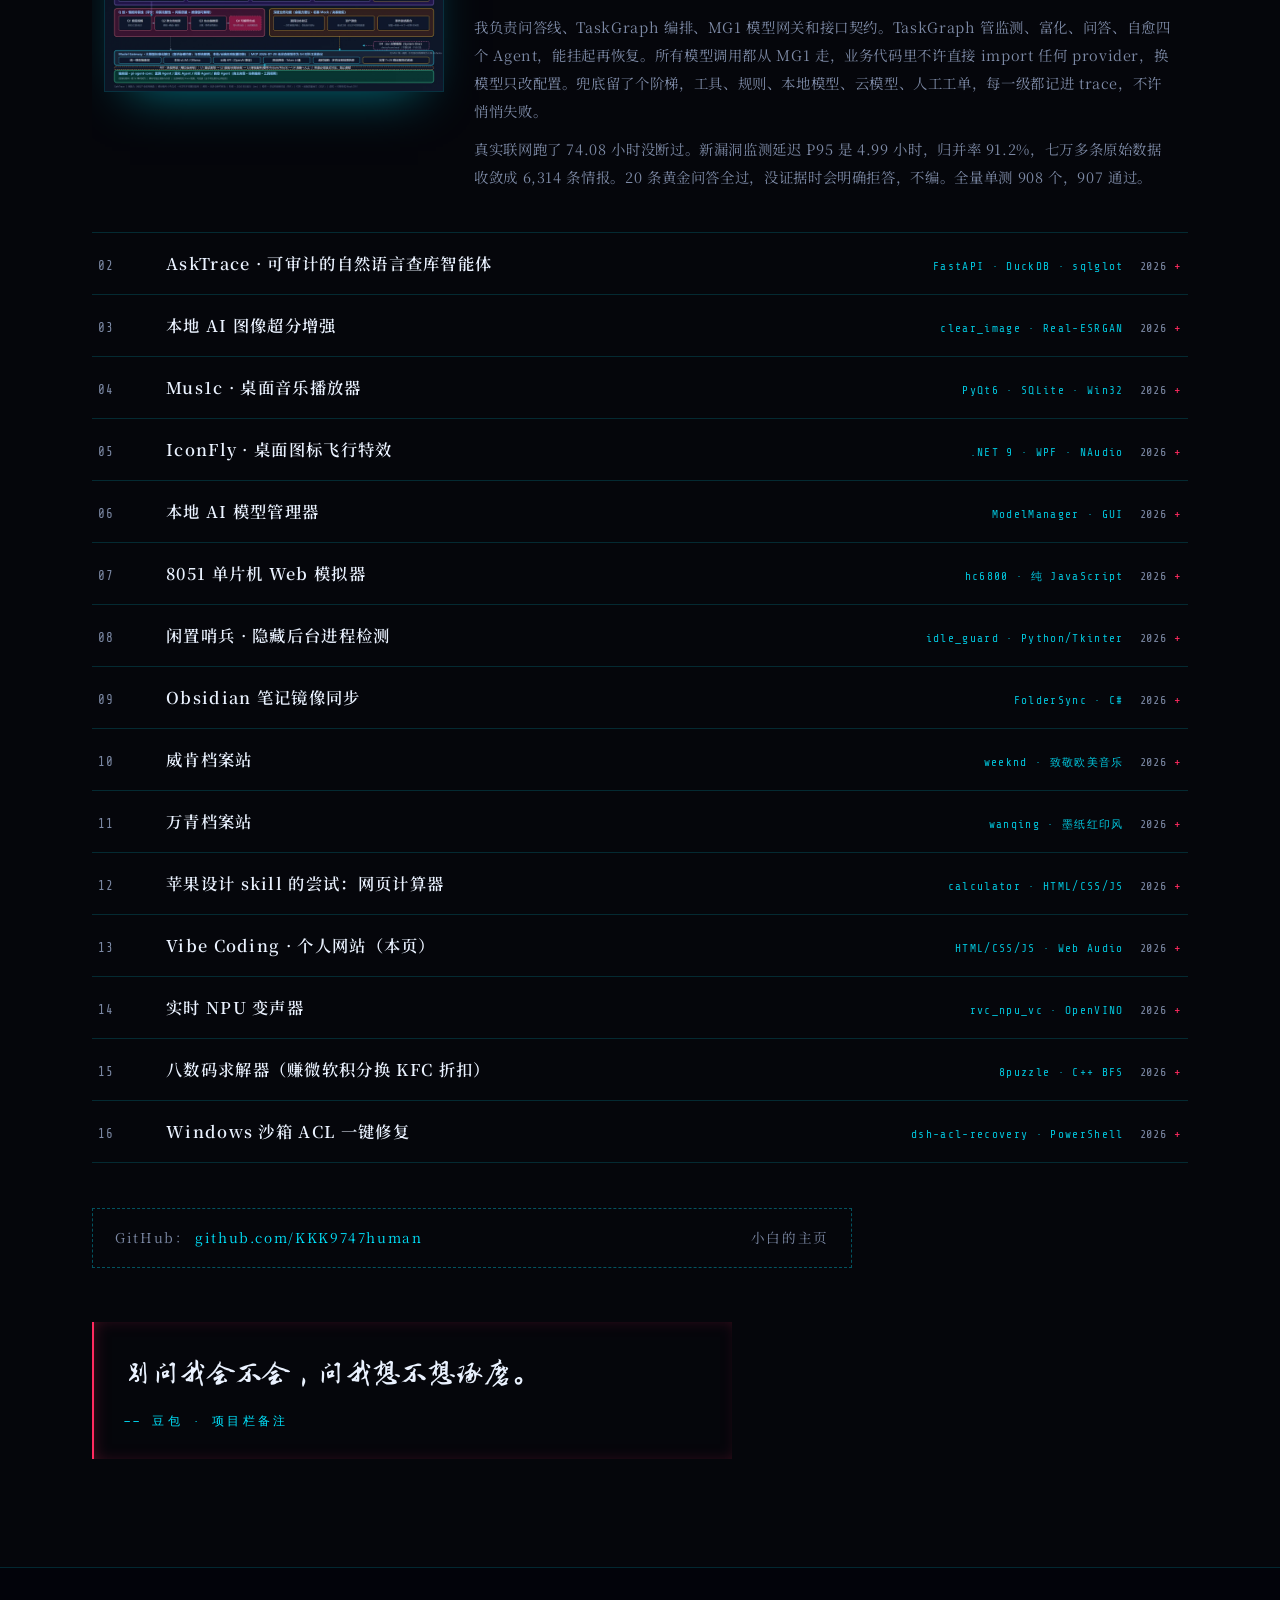
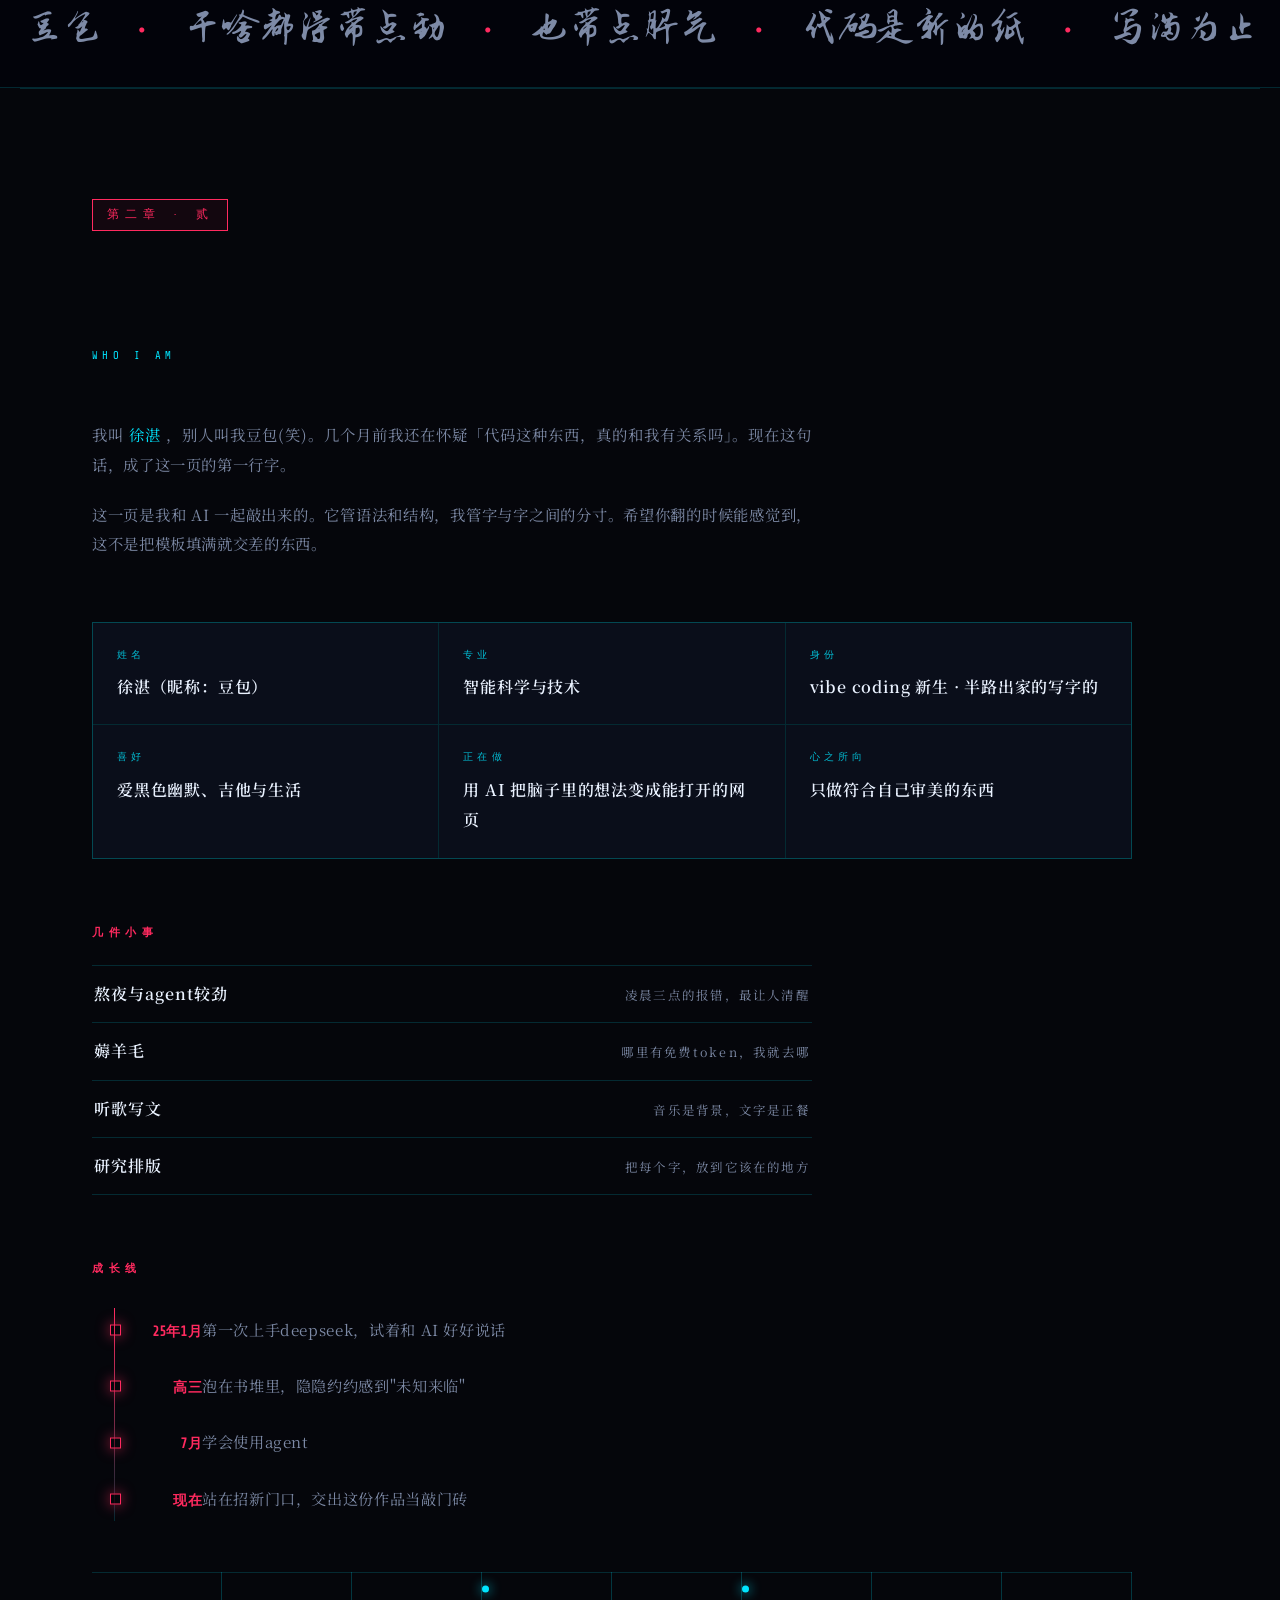
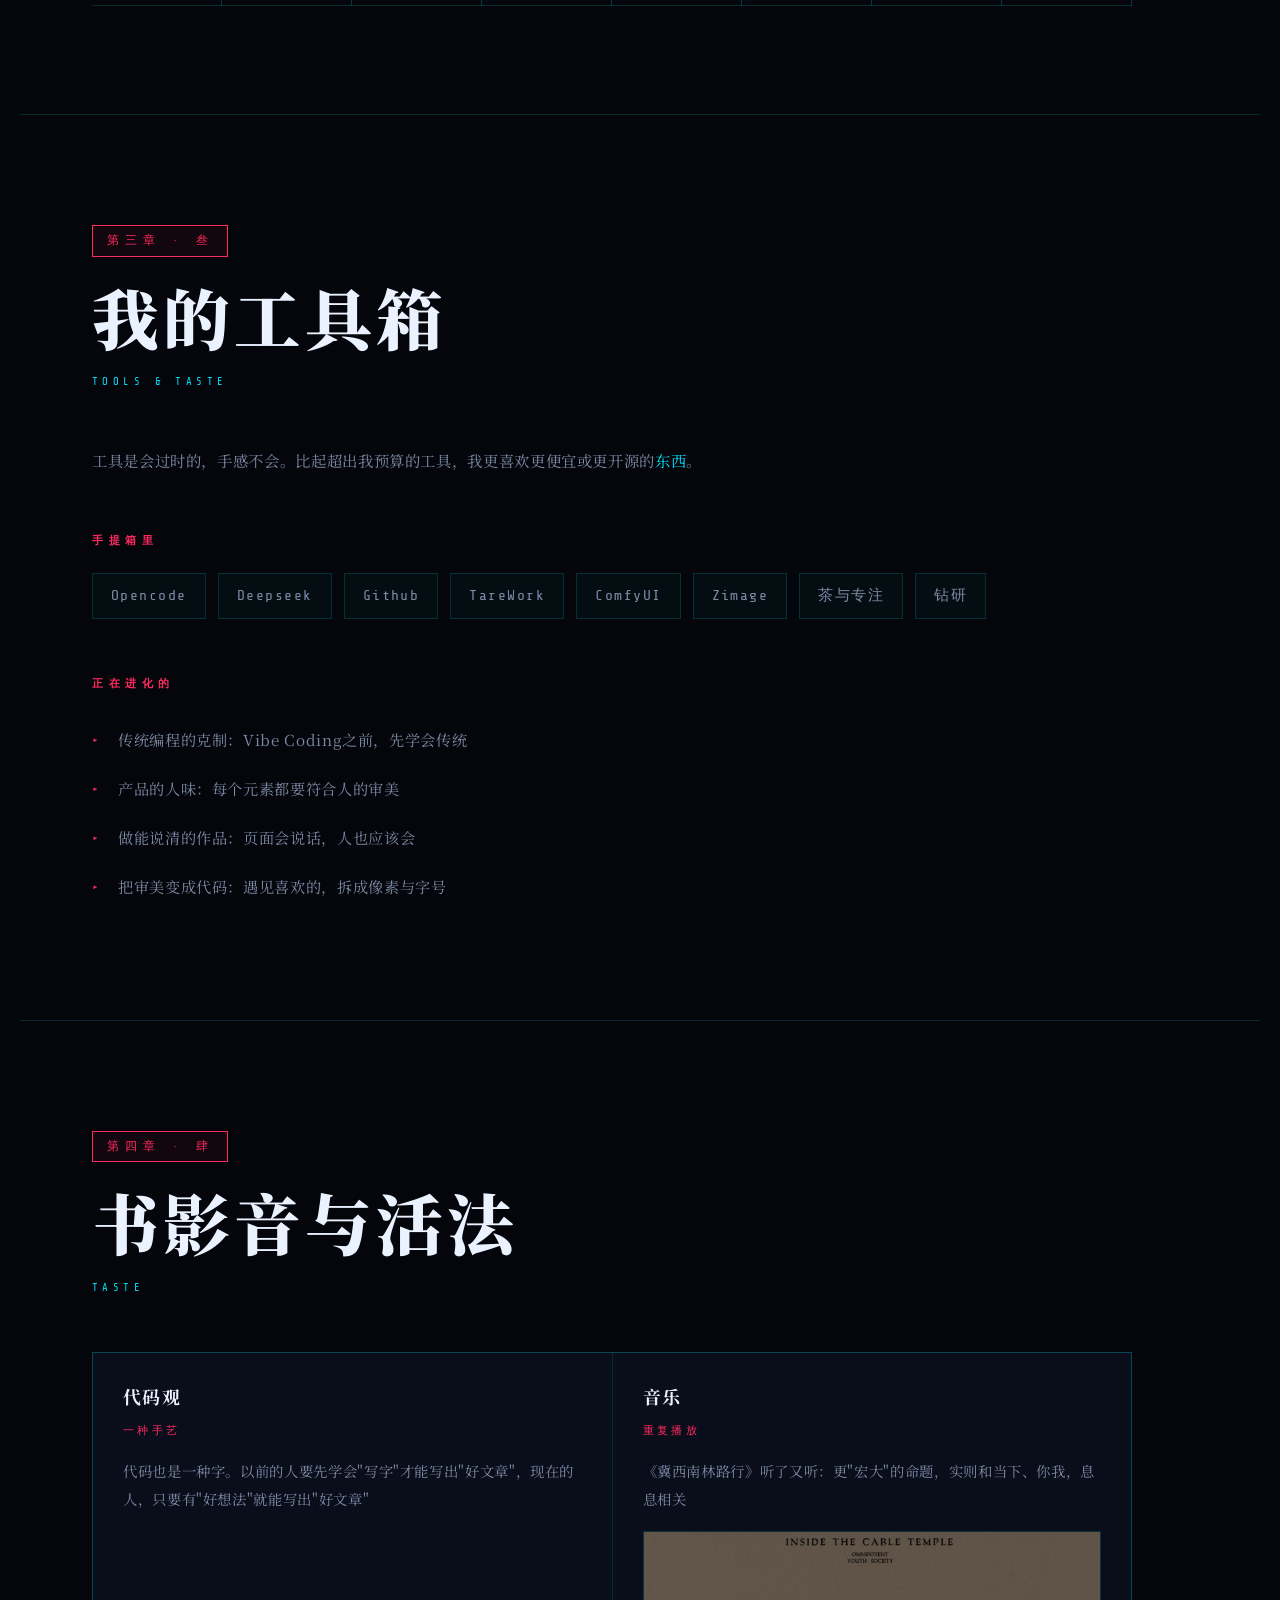
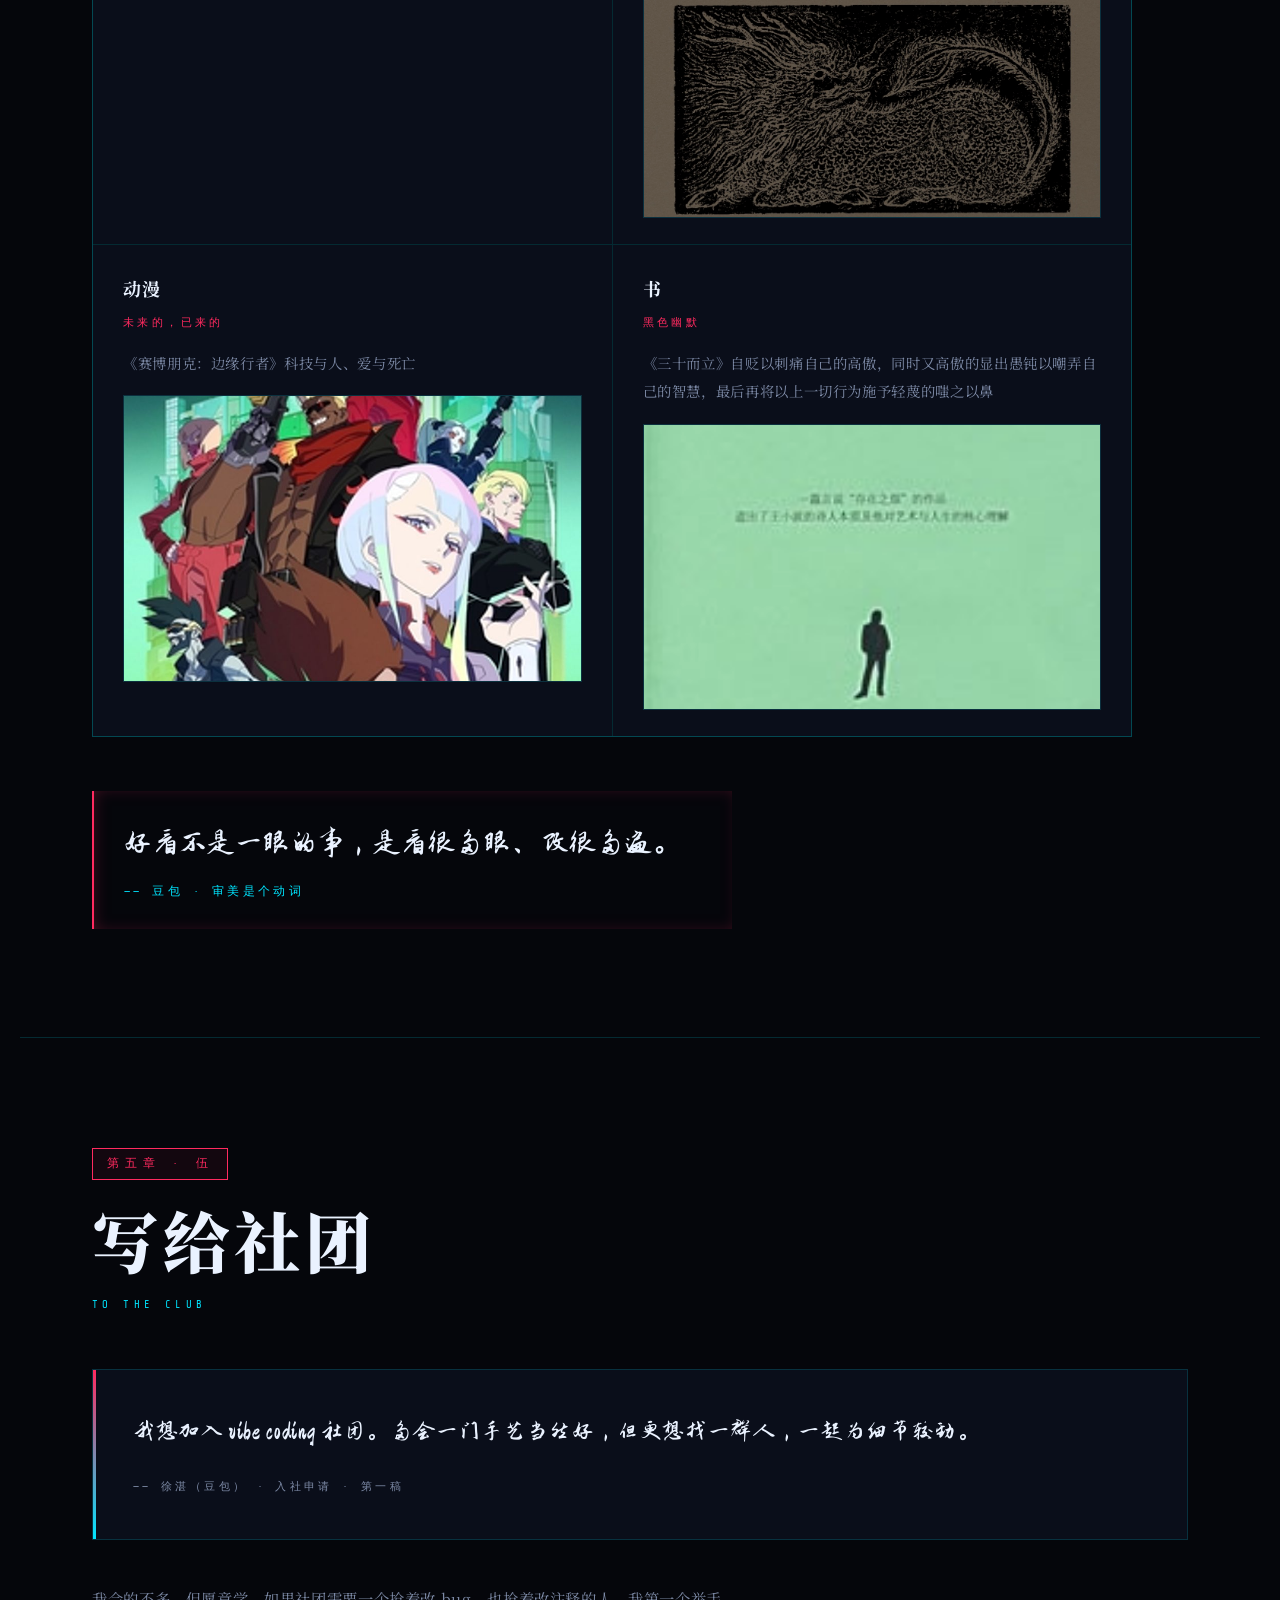
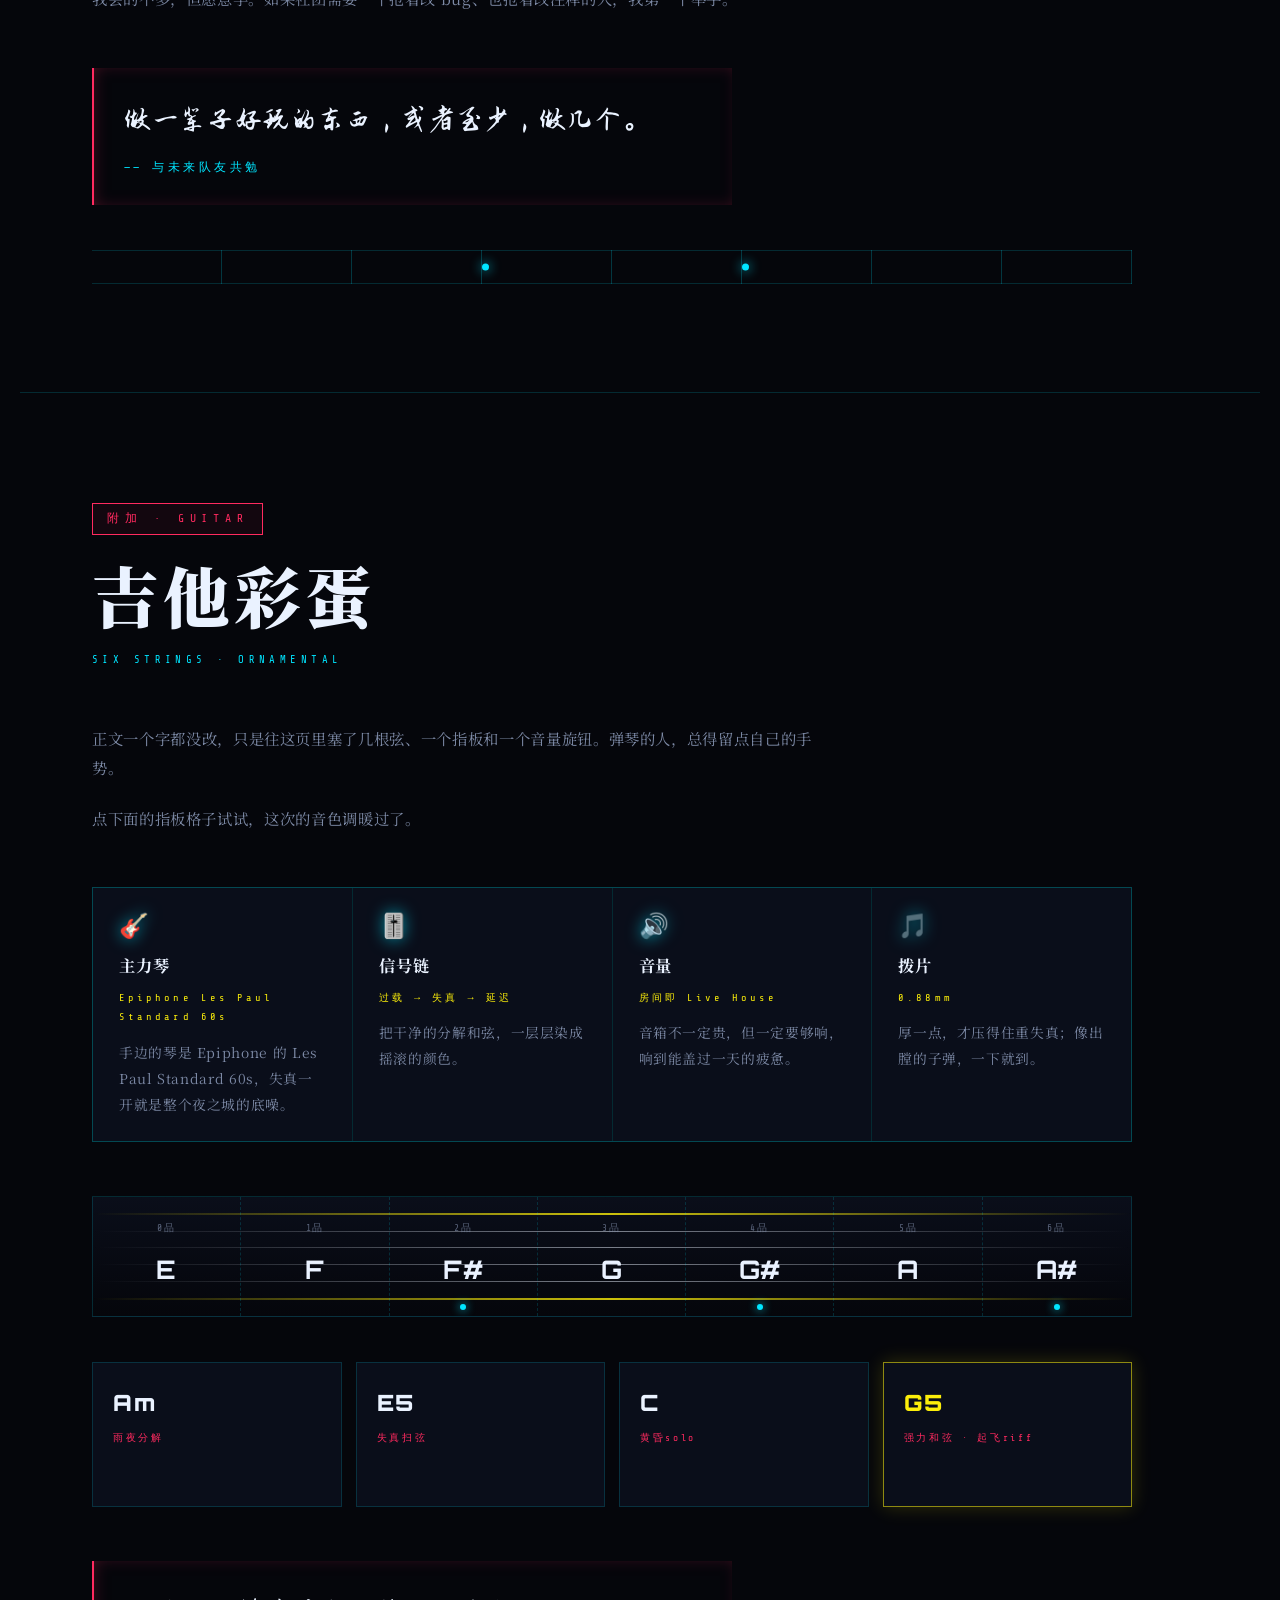
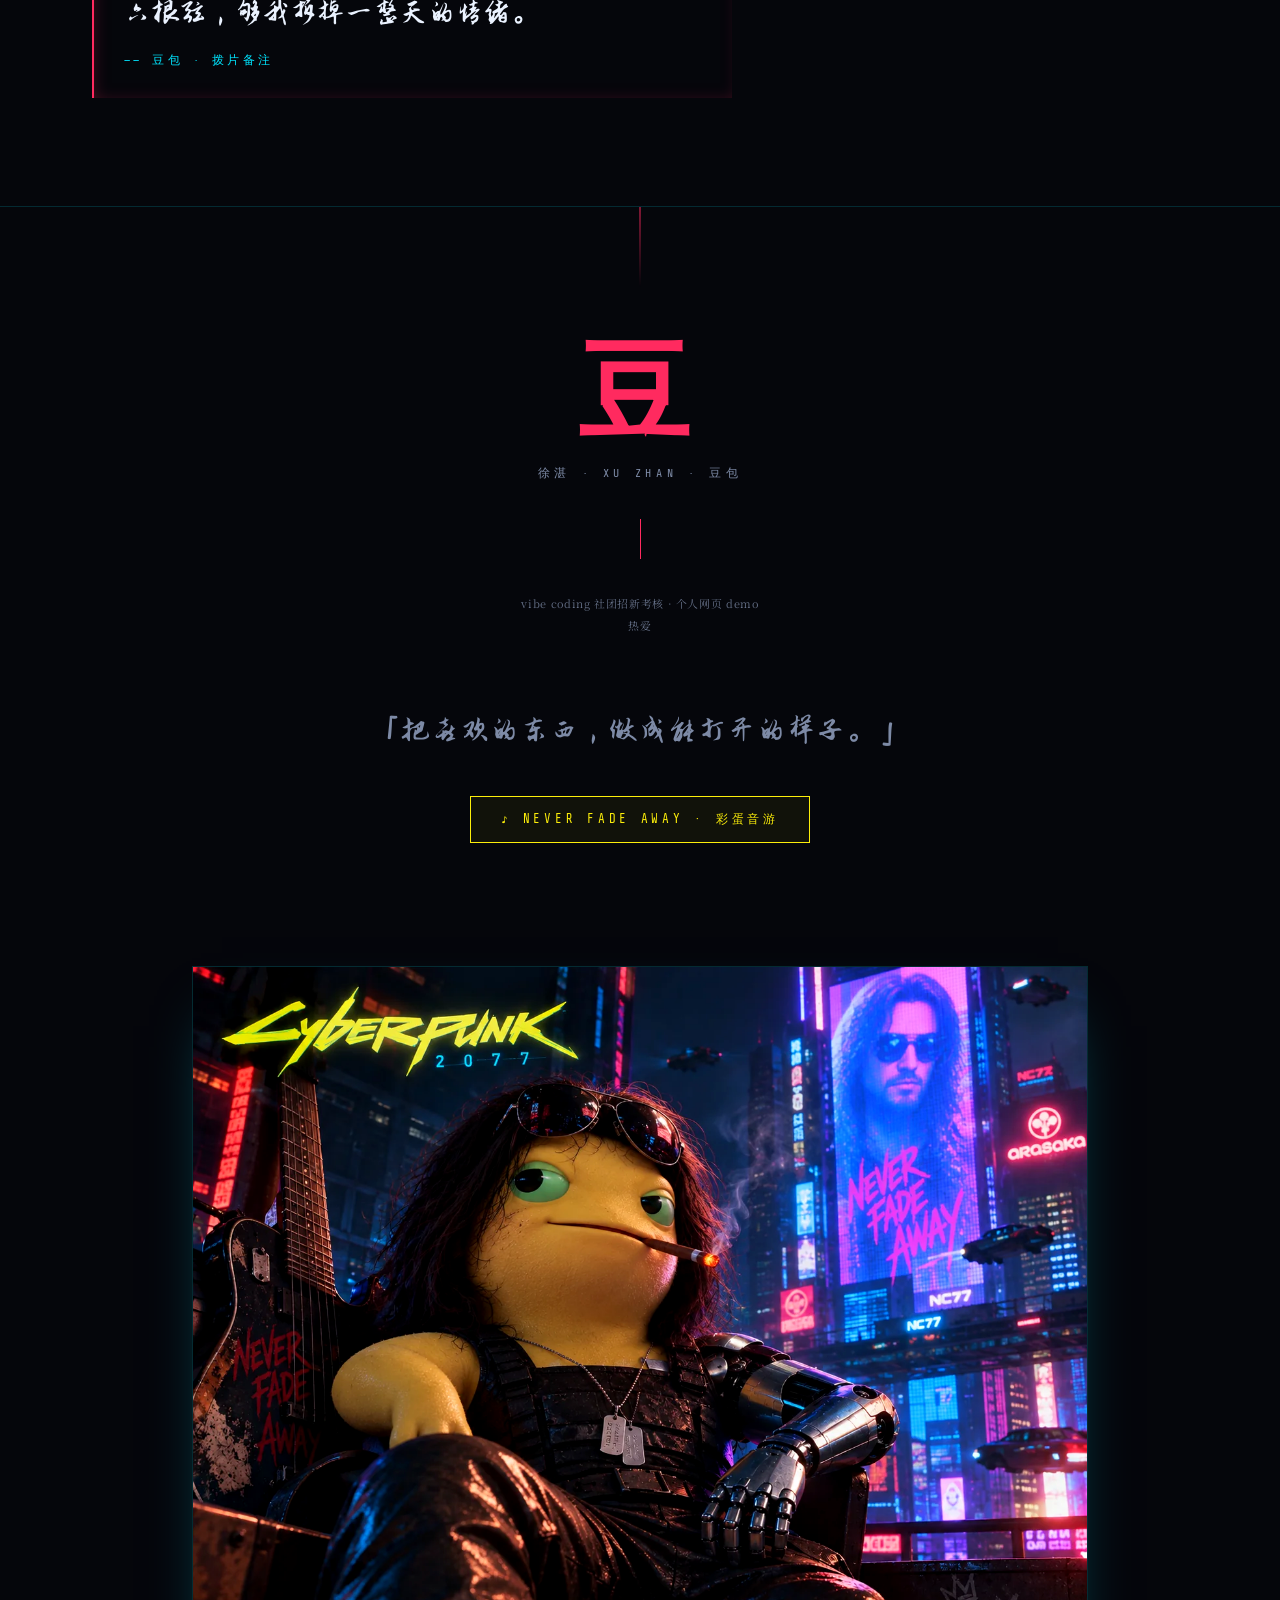
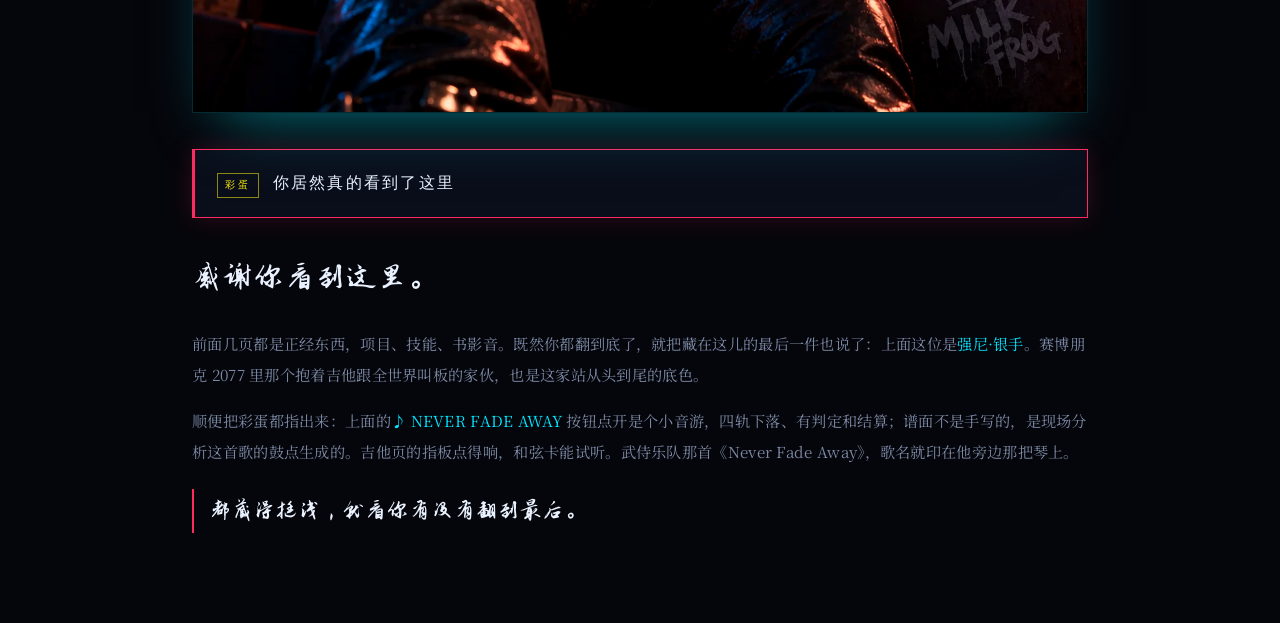
==== commit 40f6c343: "音游：把帧率目标提到 60 - 真正停掉背景循环动图：两段是 <img> 的动画 WebP（合计 12MB），   pauseBg() 只 pause <video>，游戏开着时它们一直满屏解码；  " ====
--- a/index.html
+++ b/index.html
@@ -7,7 +7,7 @@
 <link rel="preconnect" href="https://fonts.googleapis.com">
 <link rel="preconnect" href="https://fonts.gstatic.com" crossorigin>
 <link href="https://fonts.googleapis.com/css2?family=Ma+Shan+Zheng&family=Noto+Serif+SC:wght@400;600;900&family=Orbitron:wght@600;900&family=Rajdhani:wght@500;700&family=Share+Tech+Mono&display=swap" rel="stylesheet">
-<link rel="stylesheet" href="css/style.css?v=8">
+<link rel="stylesheet" href="css/style.css?v=10">
 </head>
 <body>
 <!-- 背景是两段预渲染的无缝循环动图：
@@ -545,6 +545,6 @@
     <button class="nf-close" id="nfClose" type="button" title="关闭">✕</button>
   </div>
 </div>
-<script src="js/main.js?v=30" defer></script>
+<script src="js/main.js?v=31" defer></script>
 </body>
 </html>
--- a/css/style.css
+++ b/css/style.css
@@ -765,6 +765,16 @@
     rgba(0,0,0,.30) 0%, rgba(0,0,0,.62) 22%, rgba(0,0,0,.92) 44%,
     #000 62%, #000 100%);
 }
+/* 音游叠层打开时，把两段循环动图（十几 MB 的动画 WebP）真正停掉。
+   pauseBg() 只 pause 了 <video>，可这两个是 <img>，一直在满屏解码，
+   帧预算被它吃掉一大块；display:none 之后浏览器才会挂起图集动画。 */
+html.nf-open .bgwall,
+html.nf-open .bgloop{display:none}
+/* 页面上的装饰动画也一并停掉：scanlines 是满屏 mix-blend-mode、一直在动，
+   合成器每帧都要跟背后的画面重算一次混色。叠层内部的动画（判定反馈那些）照跑。 */
+html.nf-open body *{animation-play-state:paused}
+html.nf-open .nf-overlay,
+html.nf-open .nf-overlay *{animation-play-state:running}
 .bg-scrim{
   position:fixed;inset:0;pointer-events:none;
   background:
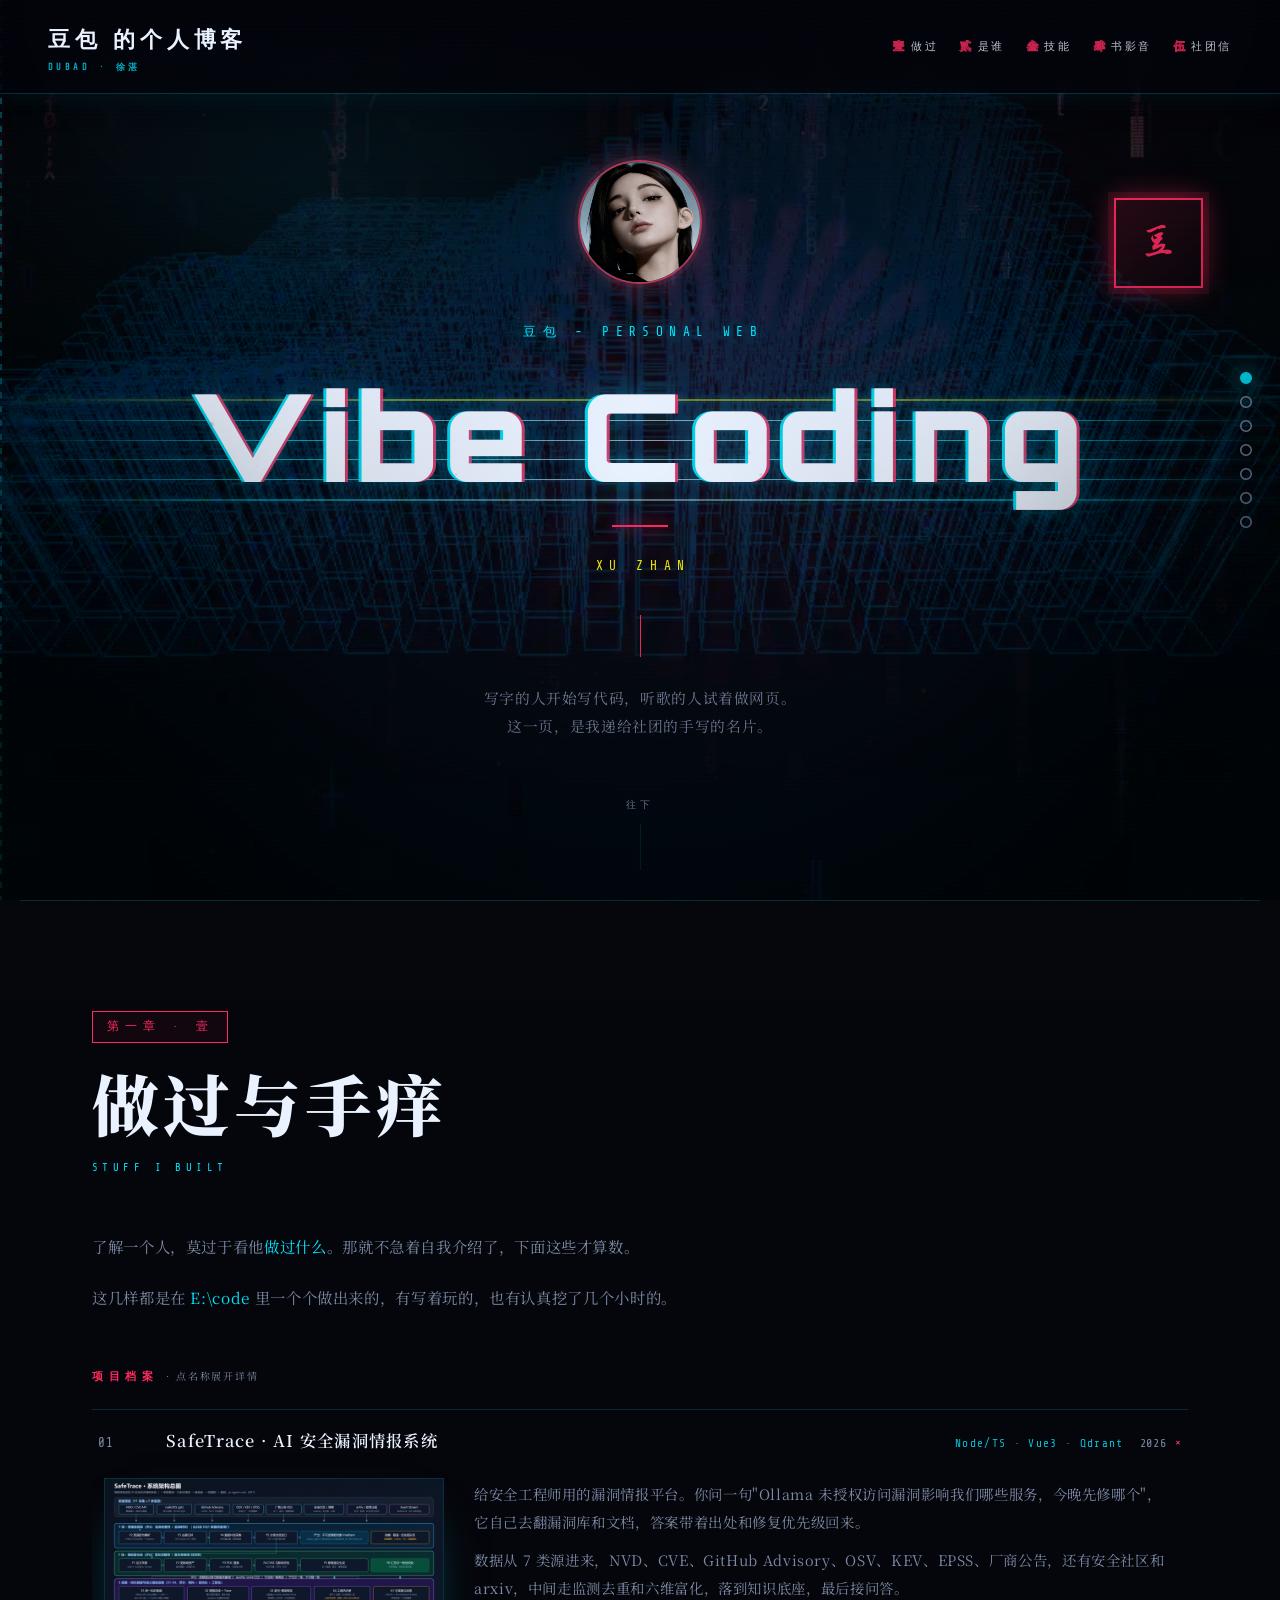
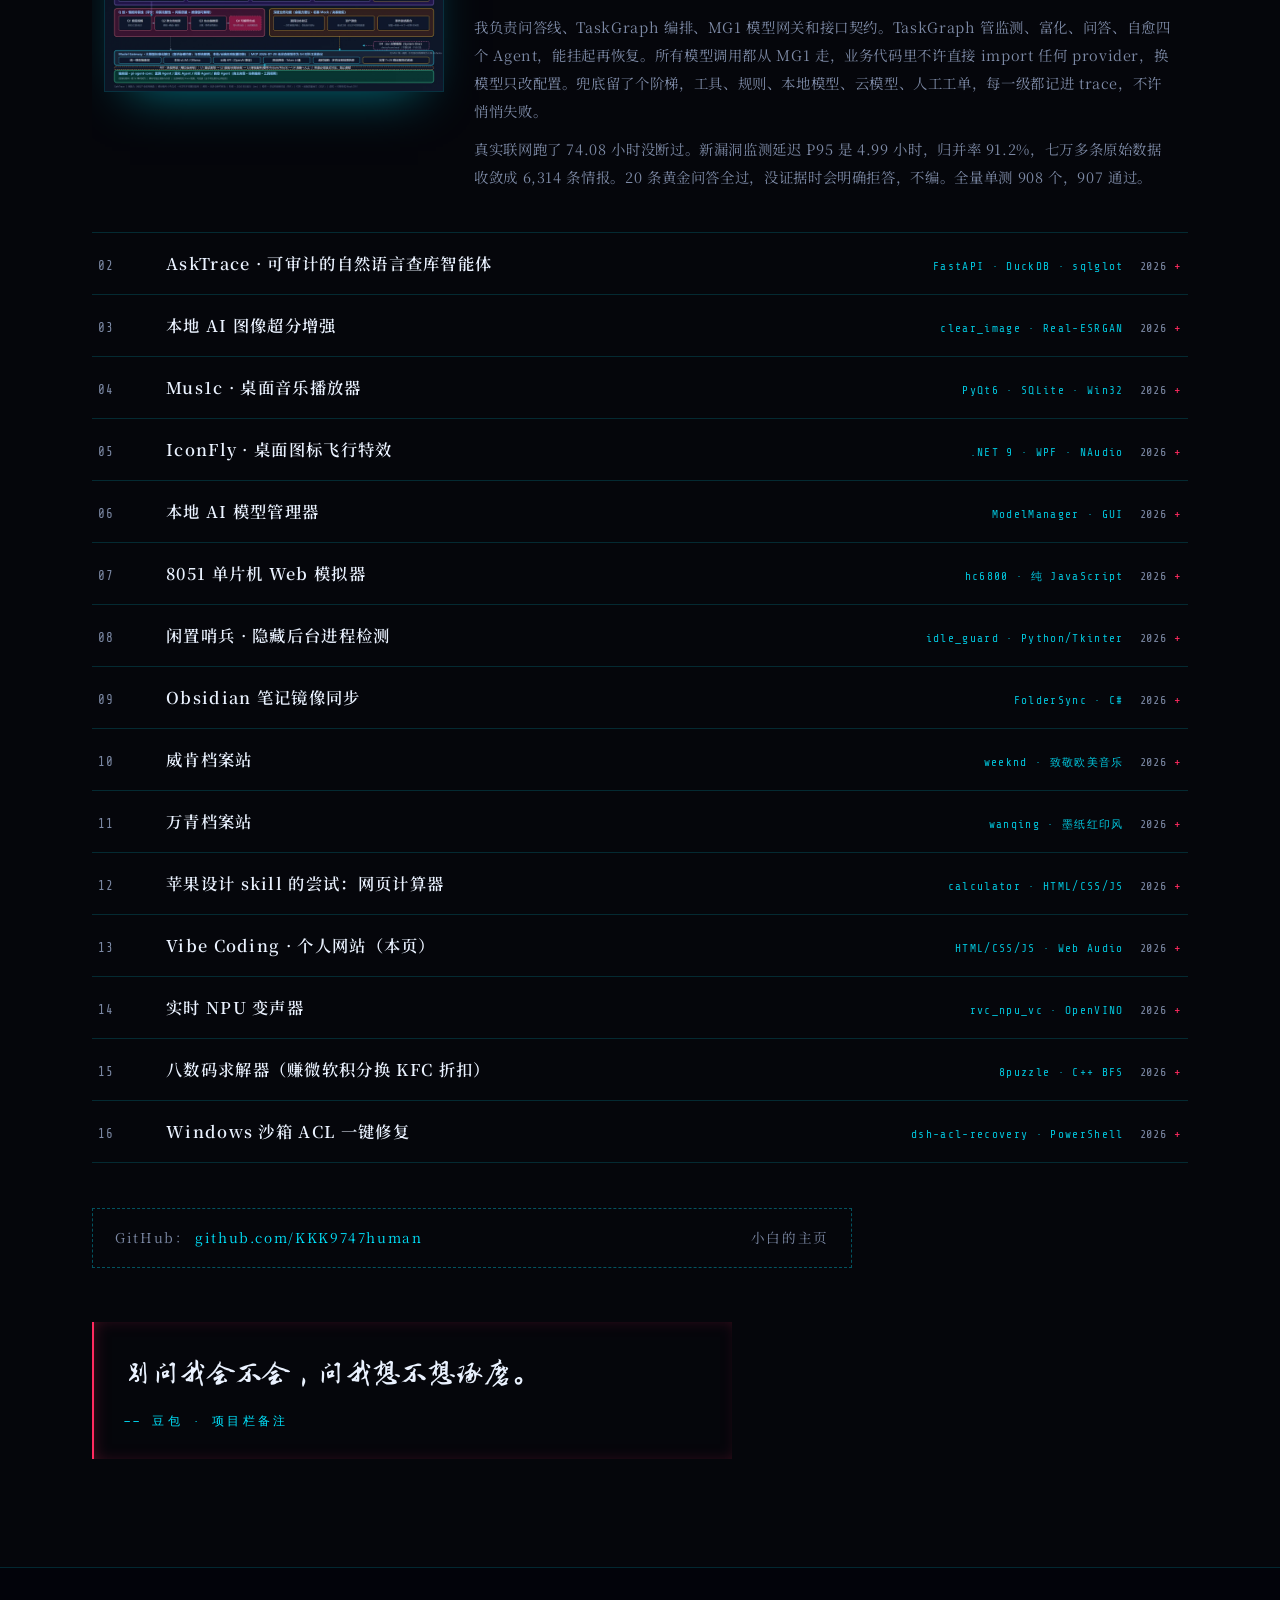
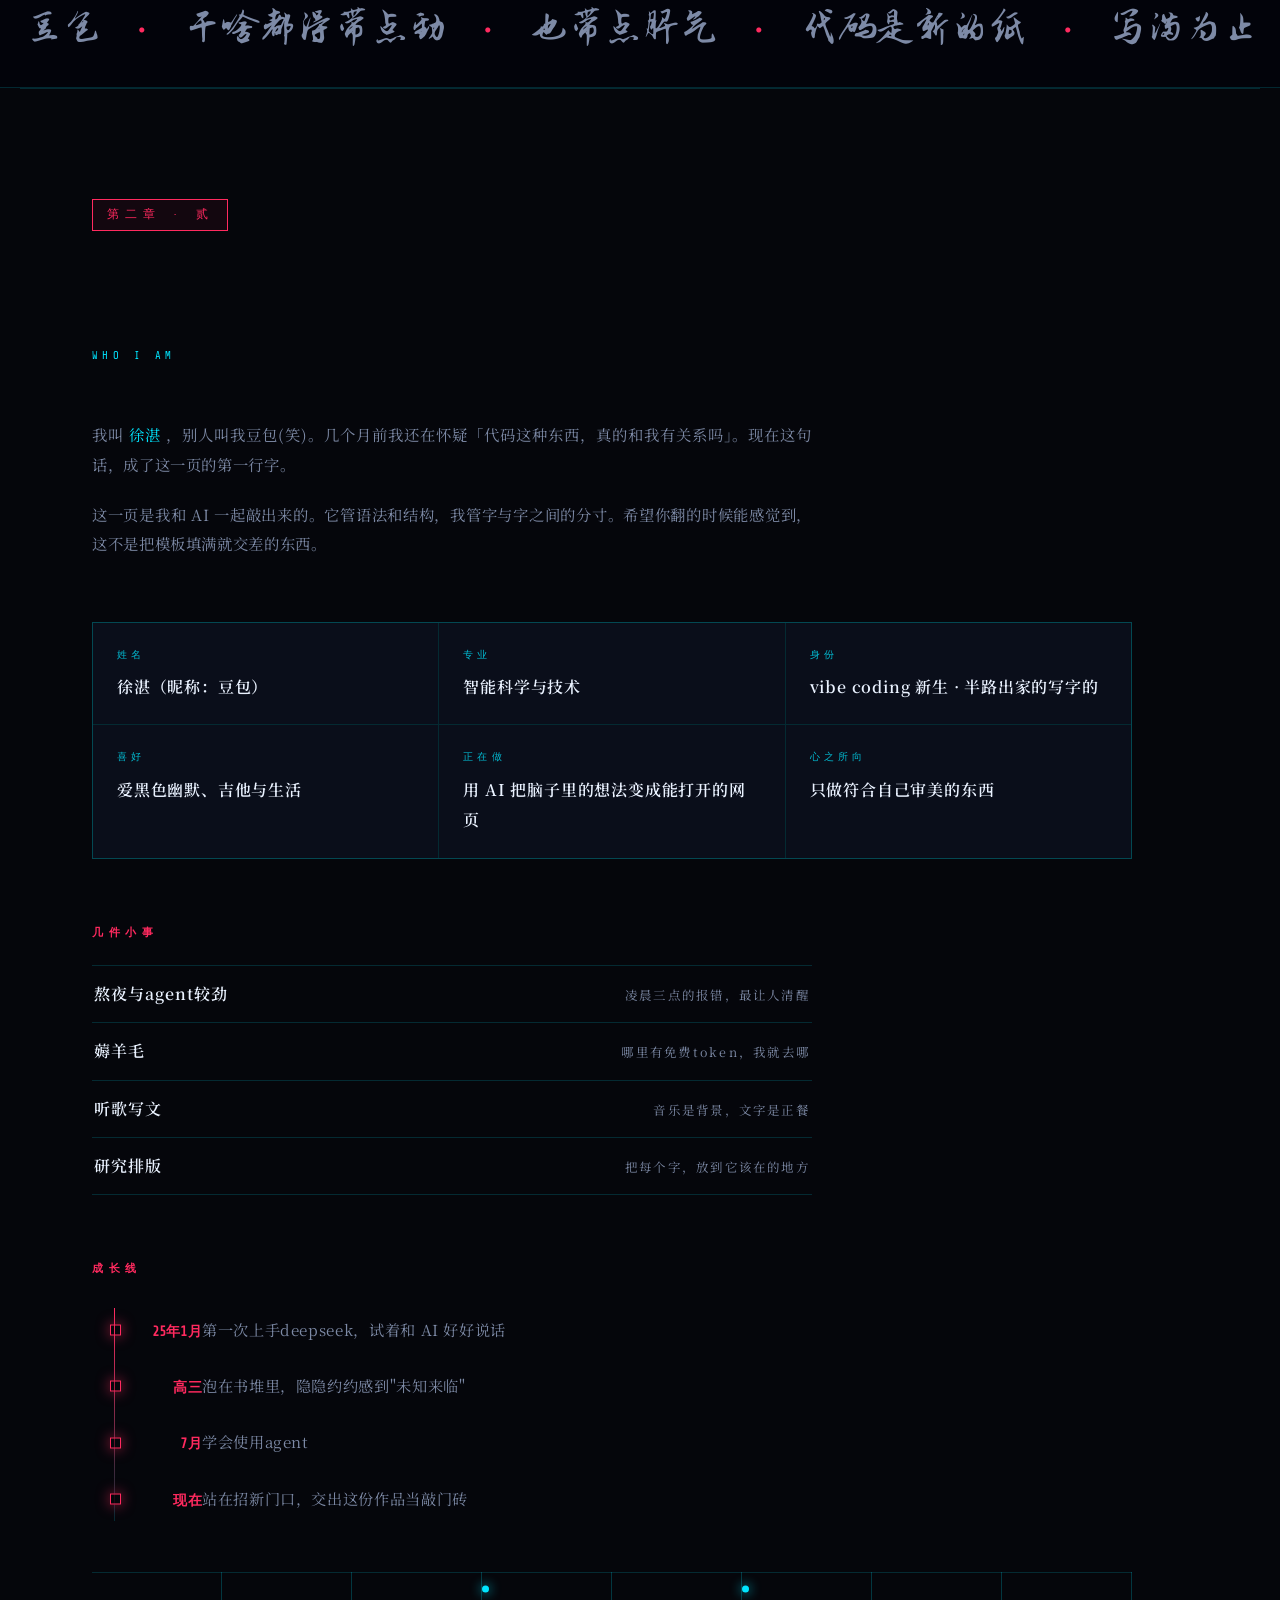
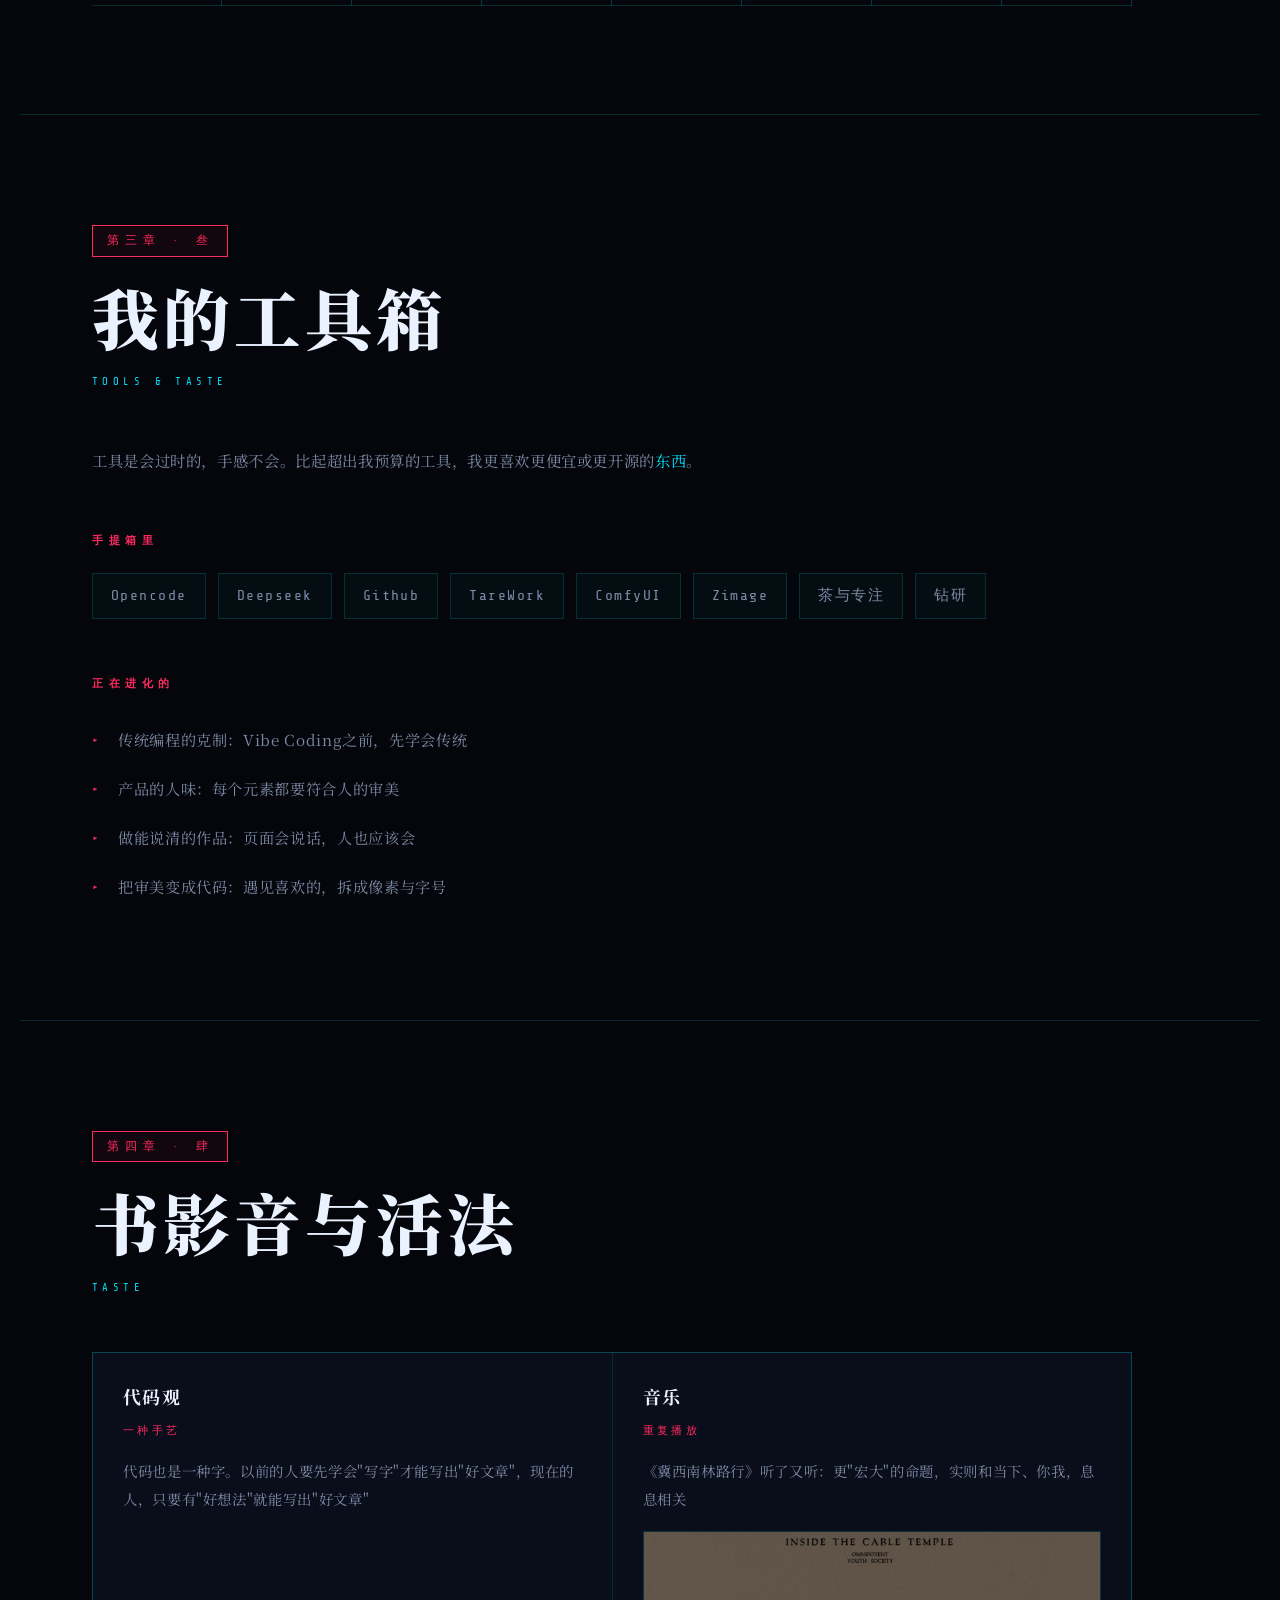
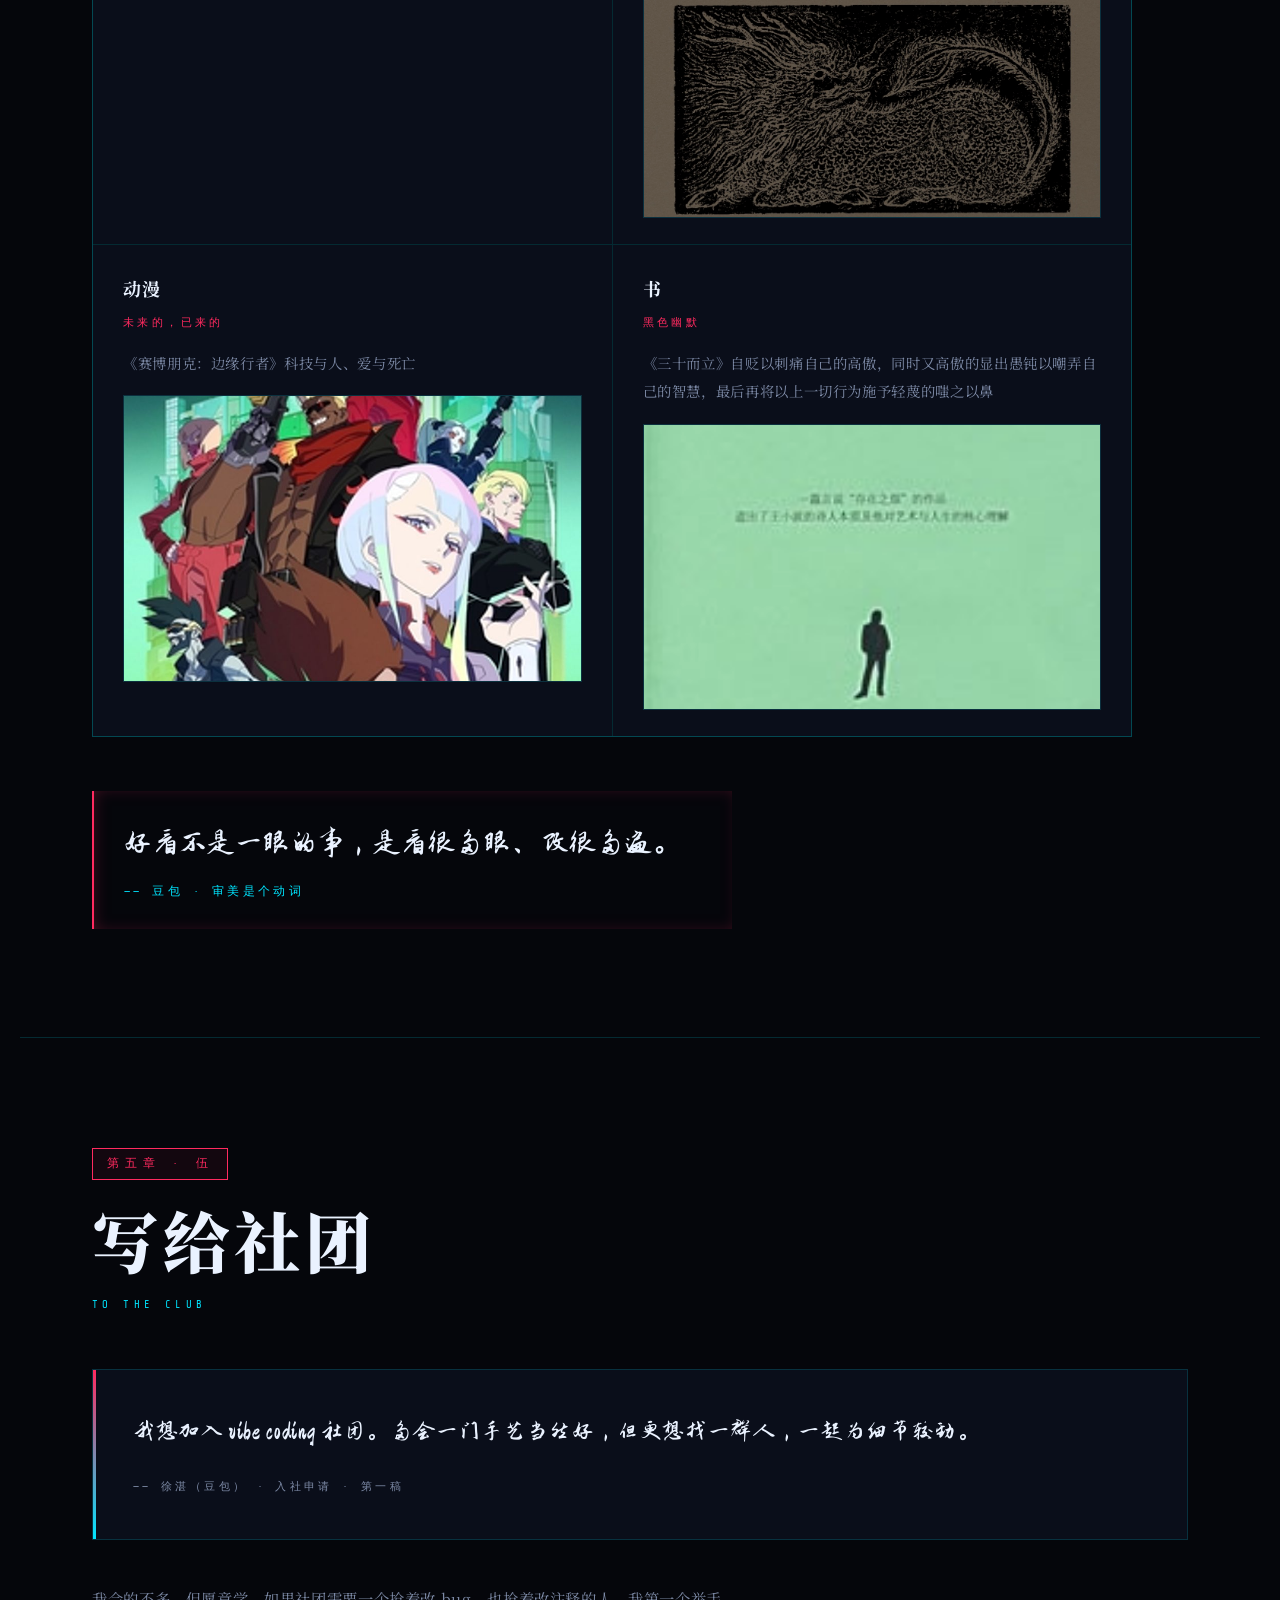
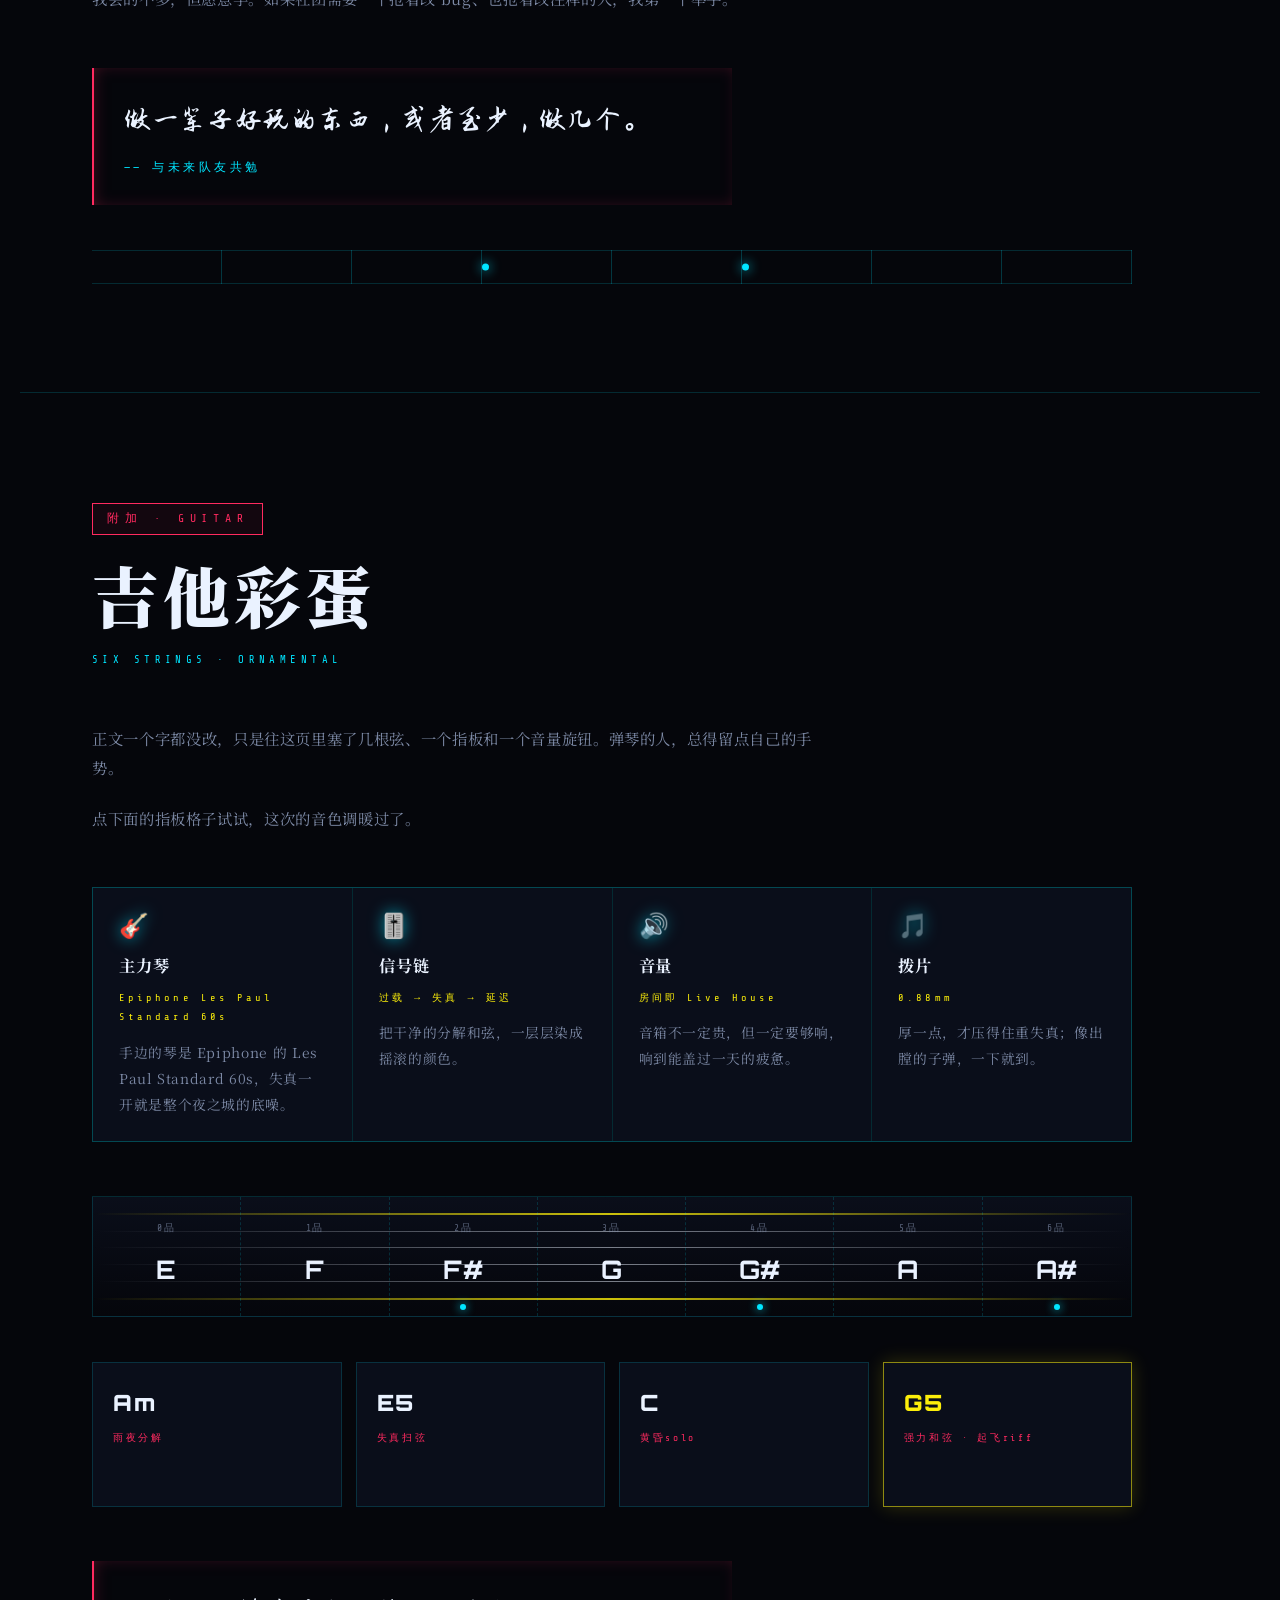
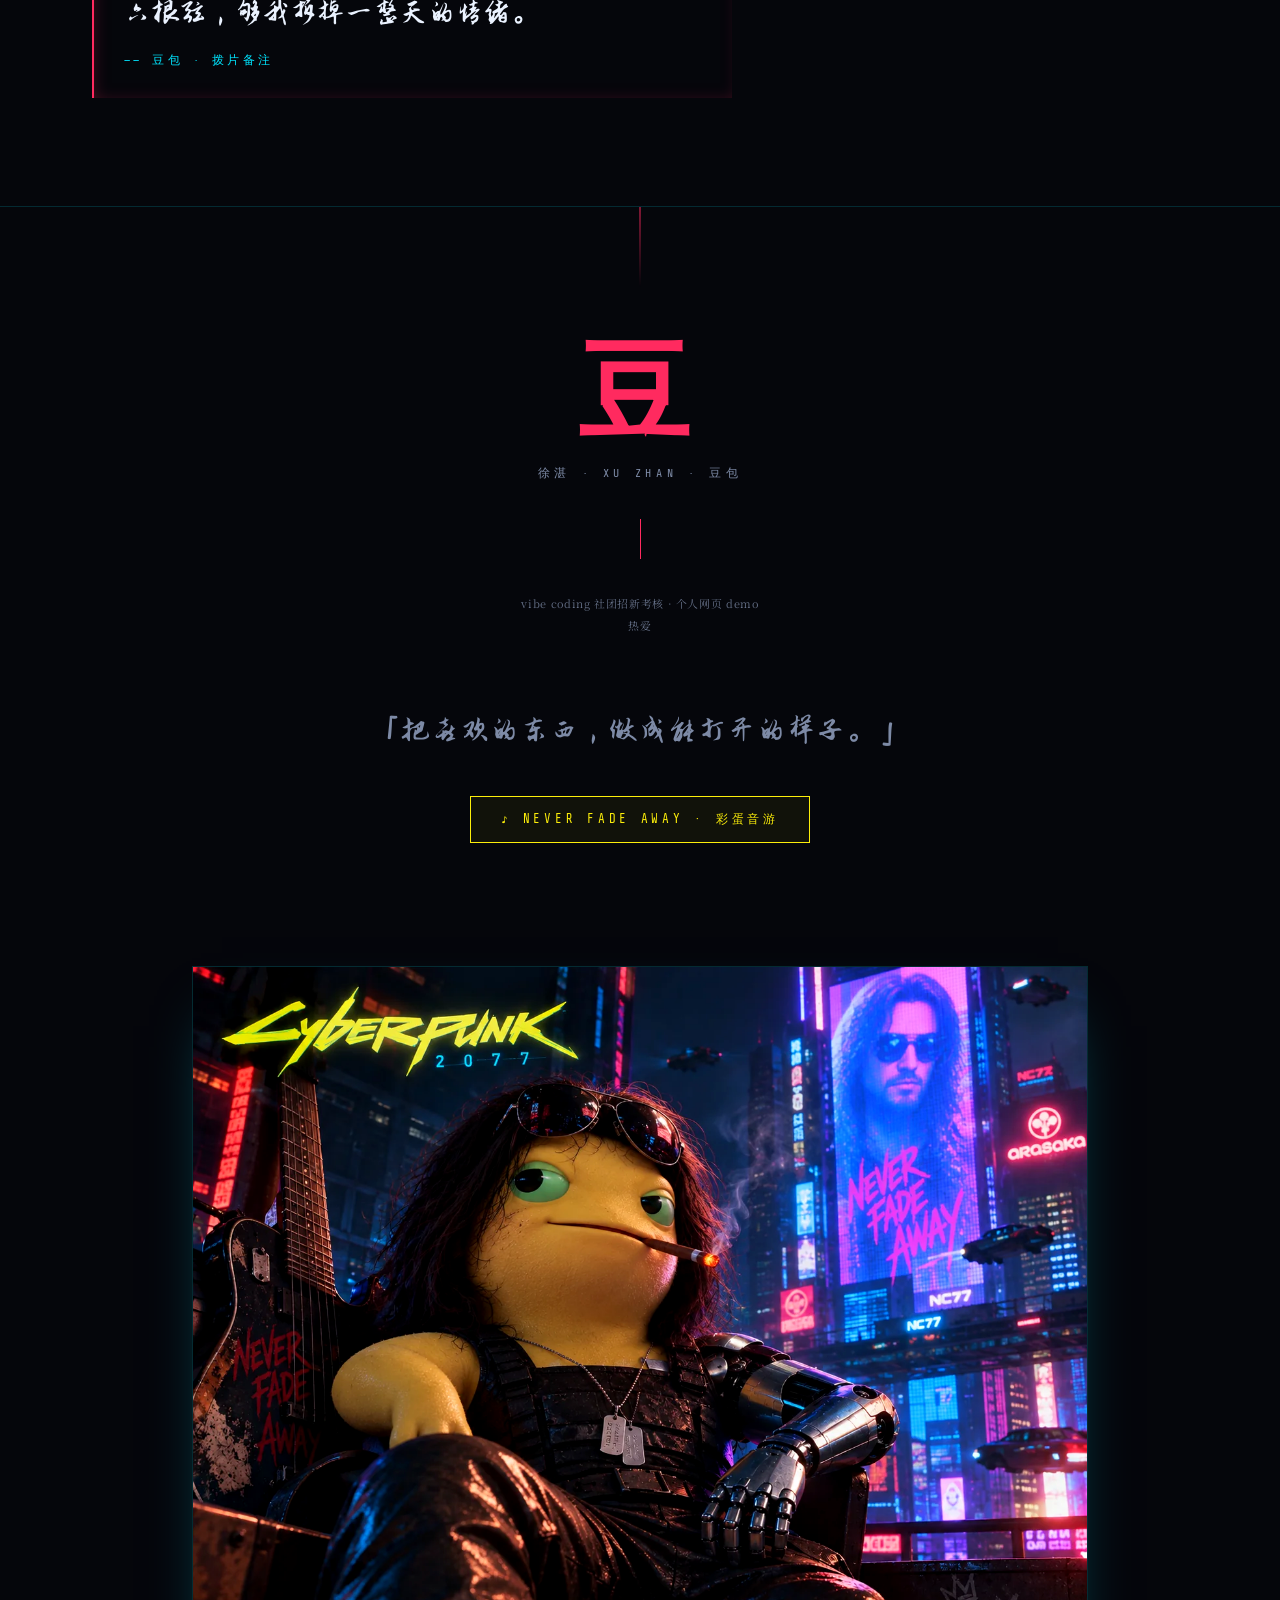
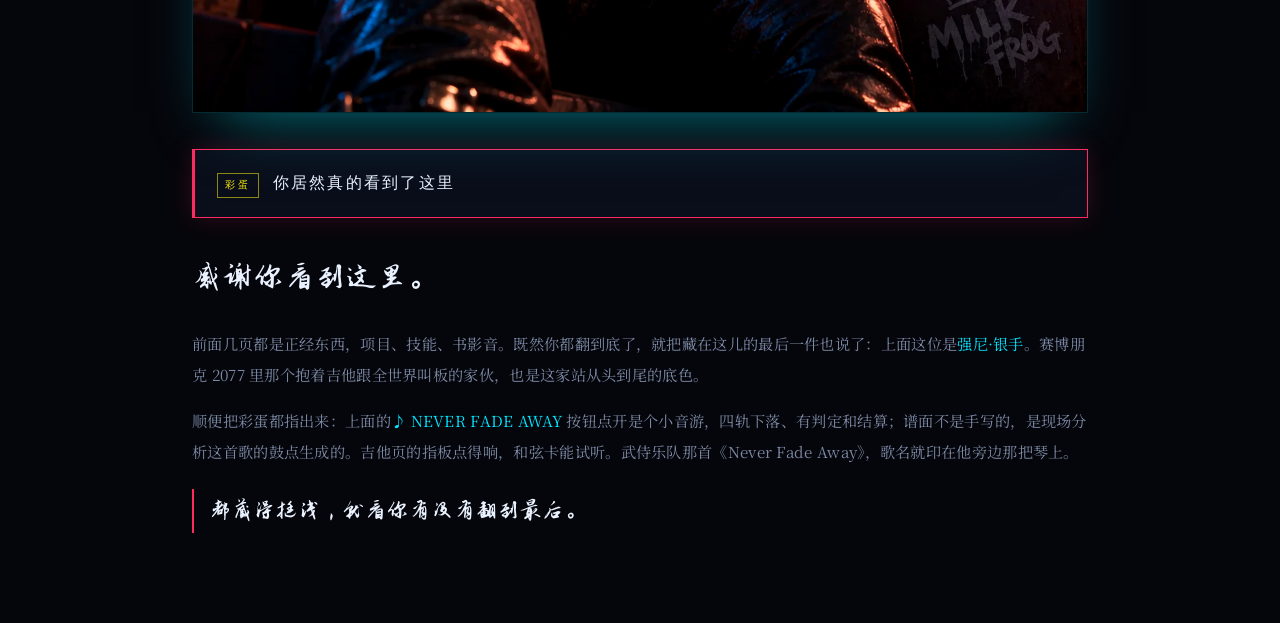
==== commit cea7ece5: "音游：手机触控可玩 - 触屏点轨道之前完全没反应：监听挂在 canvas 上，可 canvas 是   pointer-events:none（只是贴图），事件根本到不了它。改挂到 arena，   " ====
--- a/index.html
+++ b/index.html
@@ -7,7 +7,7 @@
 <link rel="preconnect" href="https://fonts.googleapis.com">
 <link rel="preconnect" href="https://fonts.gstatic.com" crossorigin>
 <link href="https://fonts.googleapis.com/css2?family=Ma+Shan+Zheng&family=Noto+Serif+SC:wght@400;600;900&family=Orbitron:wght@600;900&family=Rajdhani:wght@500;700&family=Share+Tech+Mono&display=swap" rel="stylesheet">
-<link rel="stylesheet" href="css/style.css?v=10">
+<link rel="stylesheet" href="css/style.css?v=12">
 </head>
 <body>
 <!-- 背景是两段预渲染的无缝循环动图：
@@ -530,6 +530,7 @@
       </div>
       <button class="nf-btn" id="nfStart" type="button">▶ 开始 PLAY</button>
       <span class="nf-keys">D · F · J · K</span>
+      <span class="nf-touch-hint">触屏：直接点四条轨道</span>
     </div>
     <div class="nf-result" id="nfResult">
       <div class="nf-grade" id="nfGrade">S</div>
@@ -545,6 +546,6 @@
     <button class="nf-close" id="nfClose" type="button" title="关闭">✕</button>
   </div>
 </div>
-<script src="js/main.js?v=31" defer></script>
+<script src="js/main.js?v=32" defer></script>
 </body>
 </html>
--- a/css/style.css
+++ b/css/style.css
@@ -882,7 +882,10 @@
 /* min-height:0 是必须的：默认 grid 行不会小于内容的 min-content，
    HUD 一长就把 arena 一起撑高，判定线（arena 的 78%）会被 .nf-box 的
    overflow:hidden 裁到可视区外 —— 表现就是「游戏里看不到判定线」。 */
-.nf-arena{position:relative;min-height:0;overflow:hidden;border-right:1px solid var(--line)}
+.nf-arena{position:relative;min-height:0;overflow:hidden;border-right:1px solid var(--line);
+  /* 触屏直接点轨道打：禁掉这层的手势（滚动/双击缩放/长按选择），否则点一下就被浏览器吃掉 */
+  touch-action:none;-webkit-user-select:none;user-select:none;
+  -webkit-tap-highlight-color:transparent;-webkit-touch-callout:none}
 /* 下落音符画布：铺满 arena，压在轨道虚线之上、判定线与歌词之下。
    HTML 里原本缺这个 canvas，JS 裸调用 getContext 直接抛异常，
    整个 nfGame 初始化中断 —— 这就是「点音游没反应」的根因。 */
@@ -978,6 +981,8 @@
 .nf-menu-title{font-family:var(--tech);font-weight:900;font-size:clamp(2rem,6vw,3.6rem);letter-spacing:.18em;color:var(--paper);text-shadow:0 0 30px rgba(255,42,95,.6)}
 .nf-menu-sub{font-size:.86rem;line-height:2;color:var(--paper-dim);letter-spacing:.06em}
 .nf-keys{font-family:var(--mono);letter-spacing:.6em;color:var(--cyan);font-size:.8rem}
+/* 手机没有键盘，写键位没意义；换成触屏提示，只在窄屏显示 */
+.nf-touch-hint{display:none;font-family:var(--mono);letter-spacing:.2em;color:var(--cyan);font-size:.8rem}
 .nf-btn{
   cursor:pointer;font-family:var(--mono);letter-spacing:.3em;font-size:.86rem;
   color:var(--paper);background:var(--red);border:1px solid var(--red);
@@ -998,11 +1003,30 @@
 }
 .nf-close:hover{color:var(--red);border-color:var(--red)}
 @media (max-width:720px){
-  .nf-body{grid-template-columns:1fr}
-  .nf-hud{display:none}
-  .nf-arena{min-height:60vh}
+  .nf-body{grid-template-columns:1fr;grid-template-rows:1fr}
+  .nf-arena{min-height:0}
   .nf-side{display:none}
   .nf-statrow{flex-direction:column;gap:12px}
+  .nf-keys{display:none}
+  .nf-touch-hint{display:block}
+  /* HUD 不再整块藏掉：压成贴着轨道底部的一条窄栏，
+     分数/连击/暂停都还够得着，只盖住判定线以下那段（漏掉的音符尾巴）。 */
+  .nf-hud{
+    position:absolute;left:0;right:0;bottom:0;z-index:16;
+    flex-direction:row;align-items:center;gap:10px;
+    padding:8px 12px;border-left:0;
+    background:linear-gradient(0deg,rgba(3,4,12,.94),rgba(3,4,12,.62) 62%,rgba(3,4,12,0));
+    overflow:visible;
+    /* 这条窄栏别把轨道挡住：整条栏不接事件，只有暂停键例外 */
+    pointer-events:none;
+  }
+  .nf-hud .nf-score-title,.nf-hud .nf-acc-title,.nf-hud .nf-stat,
+  .nf-hud .nf-how,.nf-hud .nf-chartinfo,.nf-hud .nf-off{display:none}
+  .nf-hud .nf-av{width:42px;height:42px;flex:0 0 auto}
+  .nf-hud .nf-score{font-size:1.15rem;line-height:1.1}
+  .nf-hud .nf-combo{font-size:1.5rem;margin:0 2px}
+  .nf-hud .nf-acc{font-size:1.05rem}
+  .nf-hud #nfPause{margin-left:auto;padding:10px 14px;font-size:.68rem;letter-spacing:.14em;pointer-events:auto}
 }
 
 /* 音游打开时：停掉背后的动效，把帧算都让给下落音符 */
